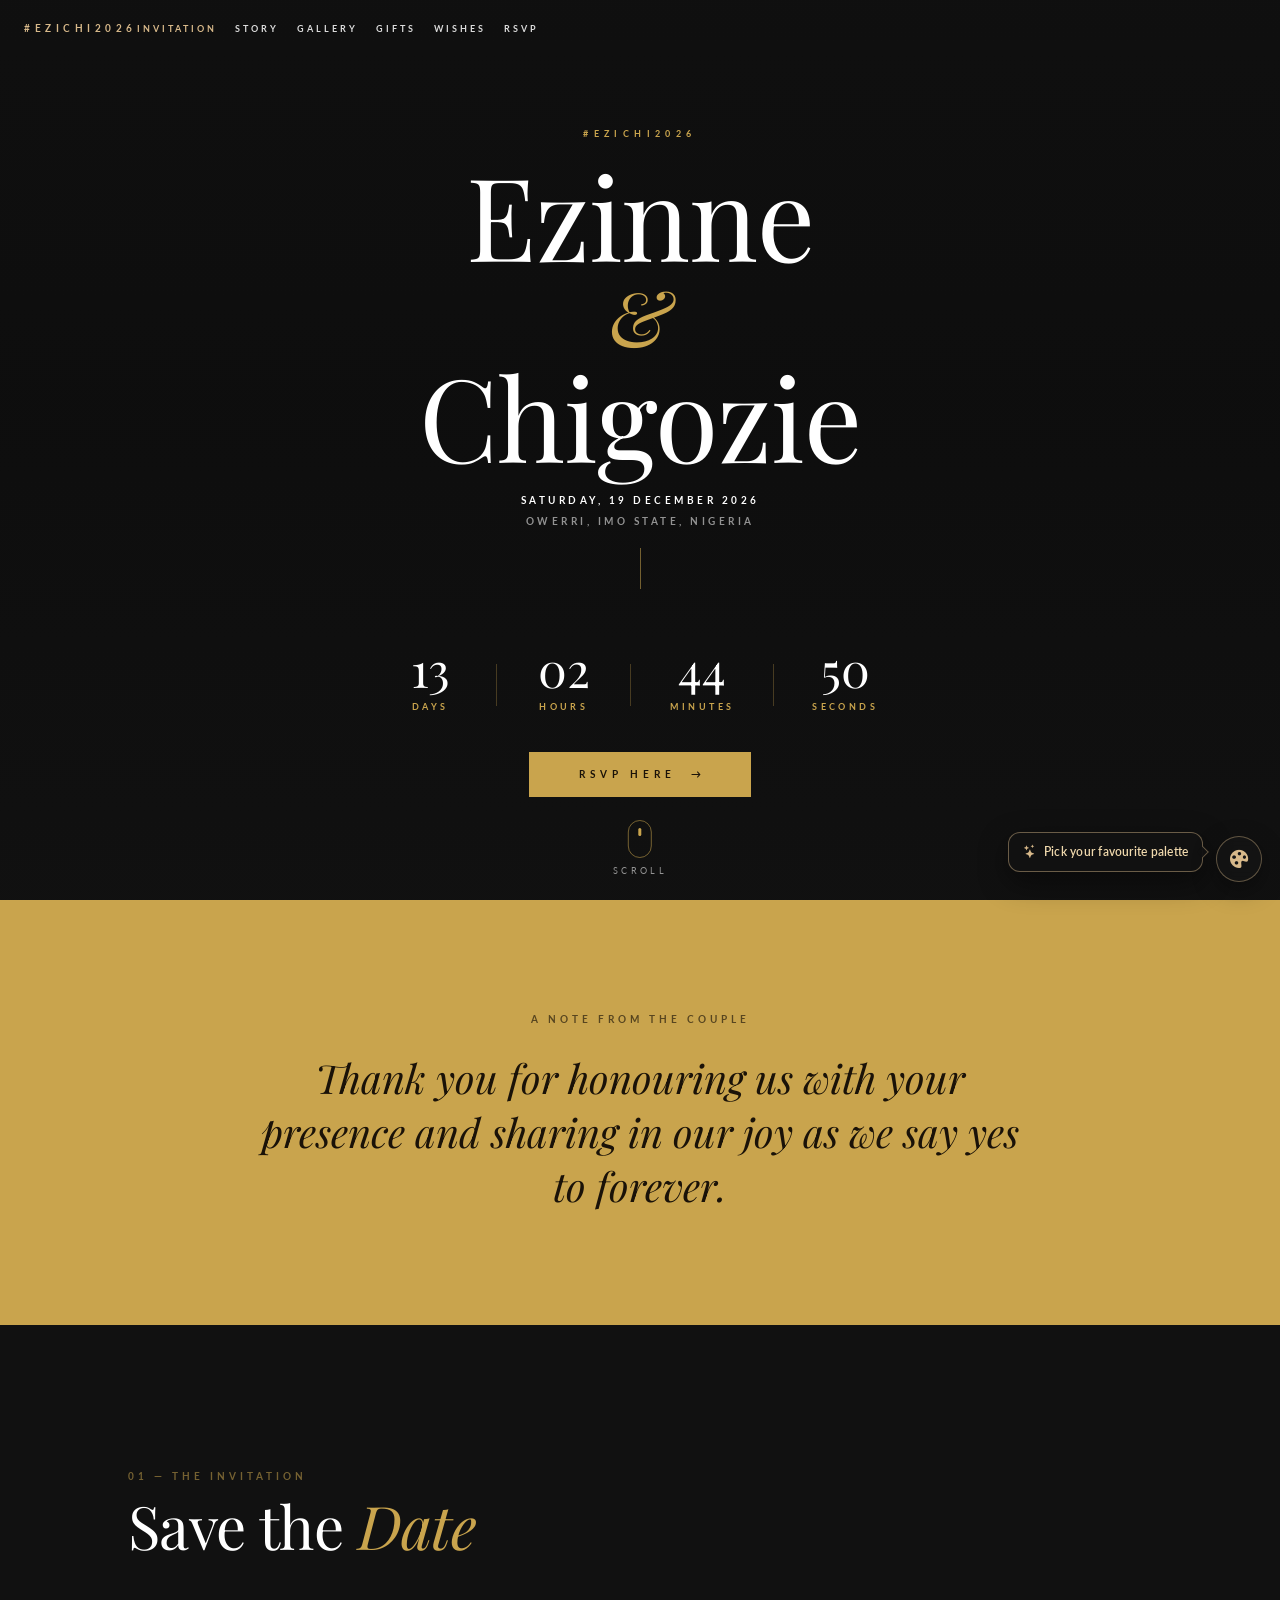
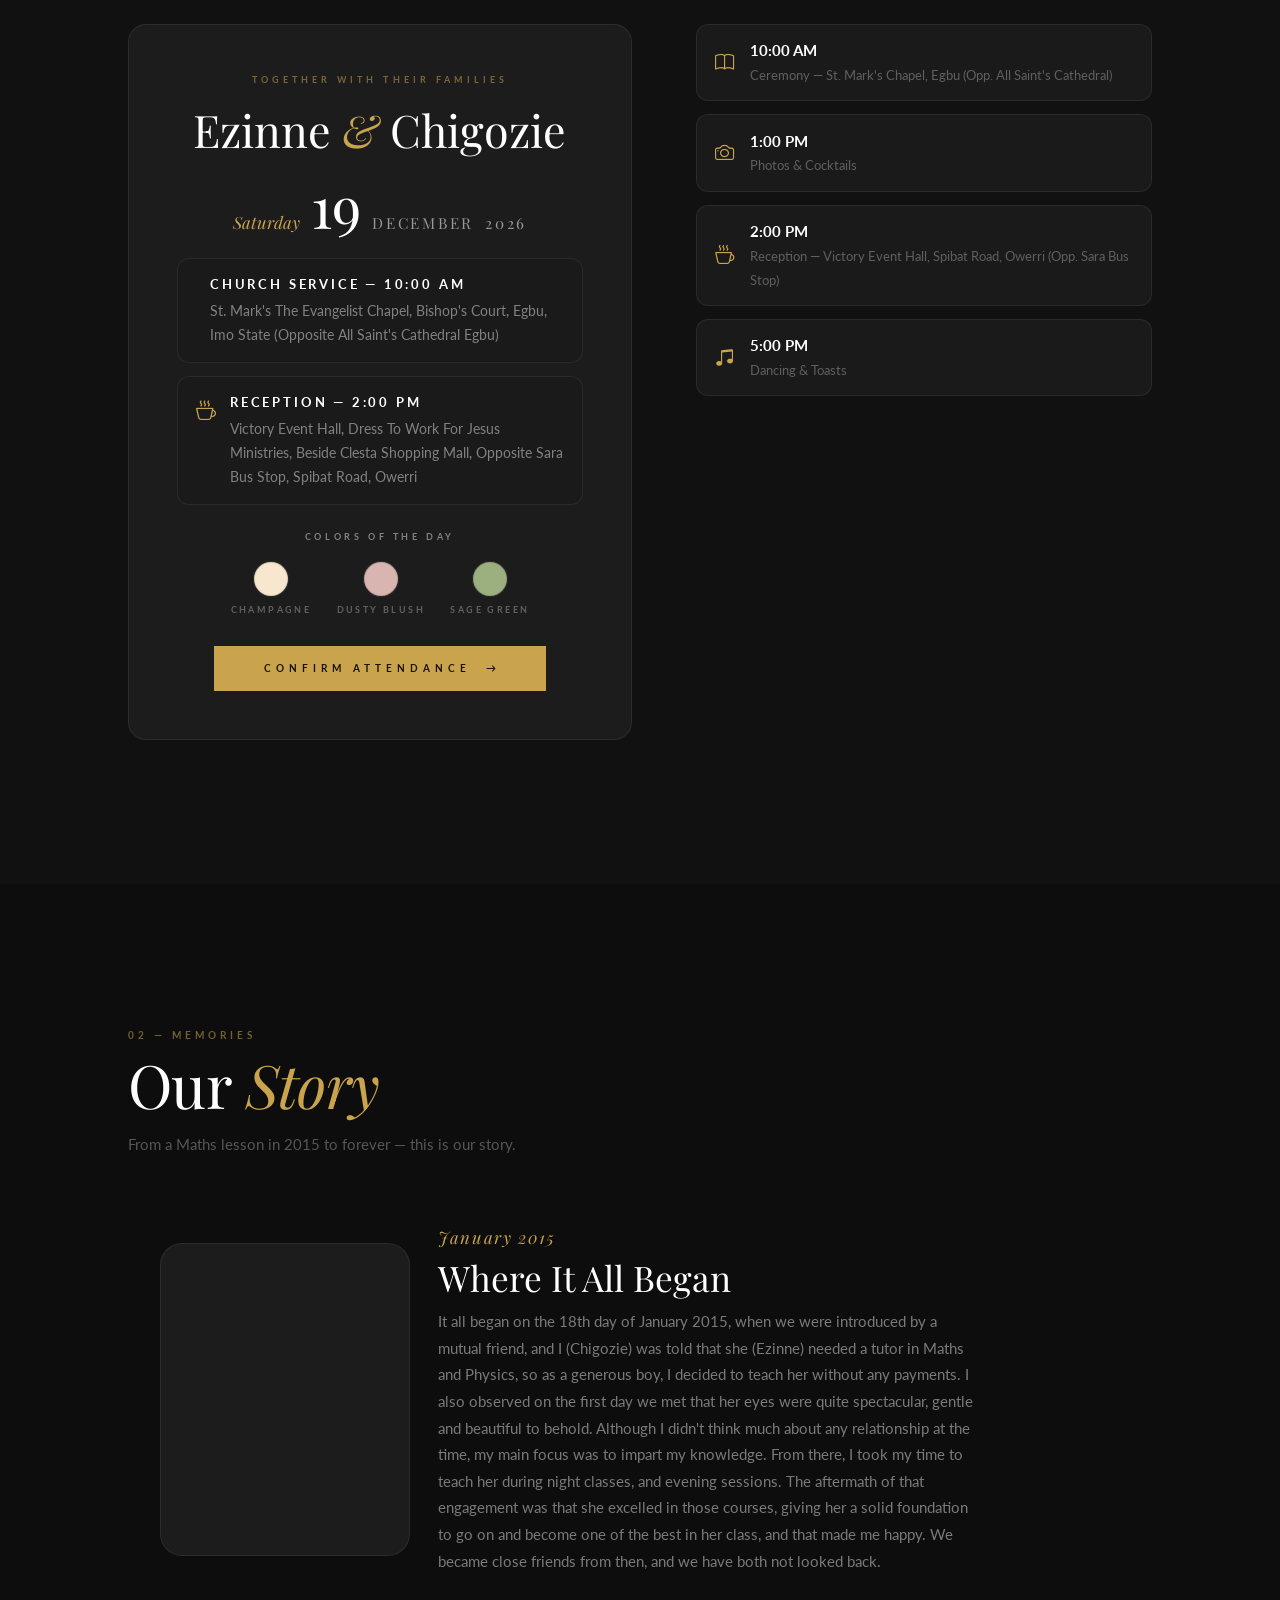
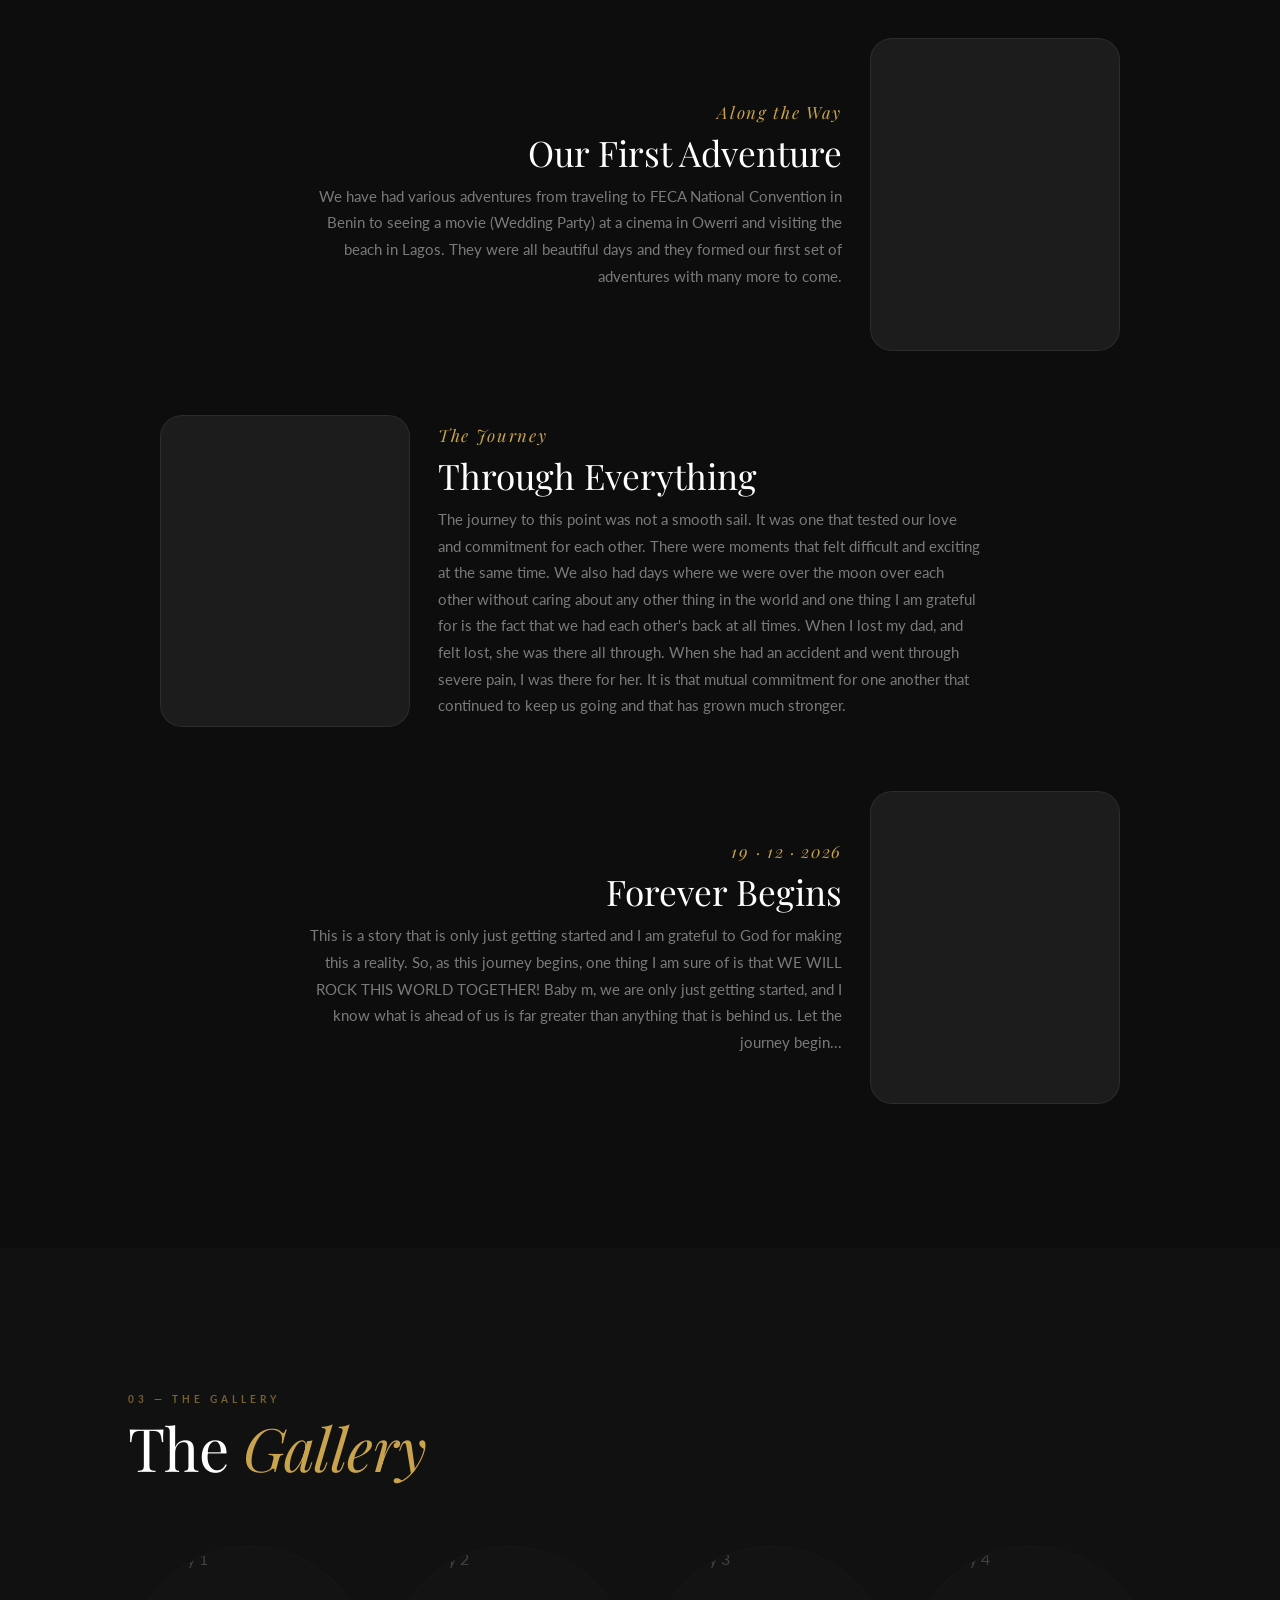
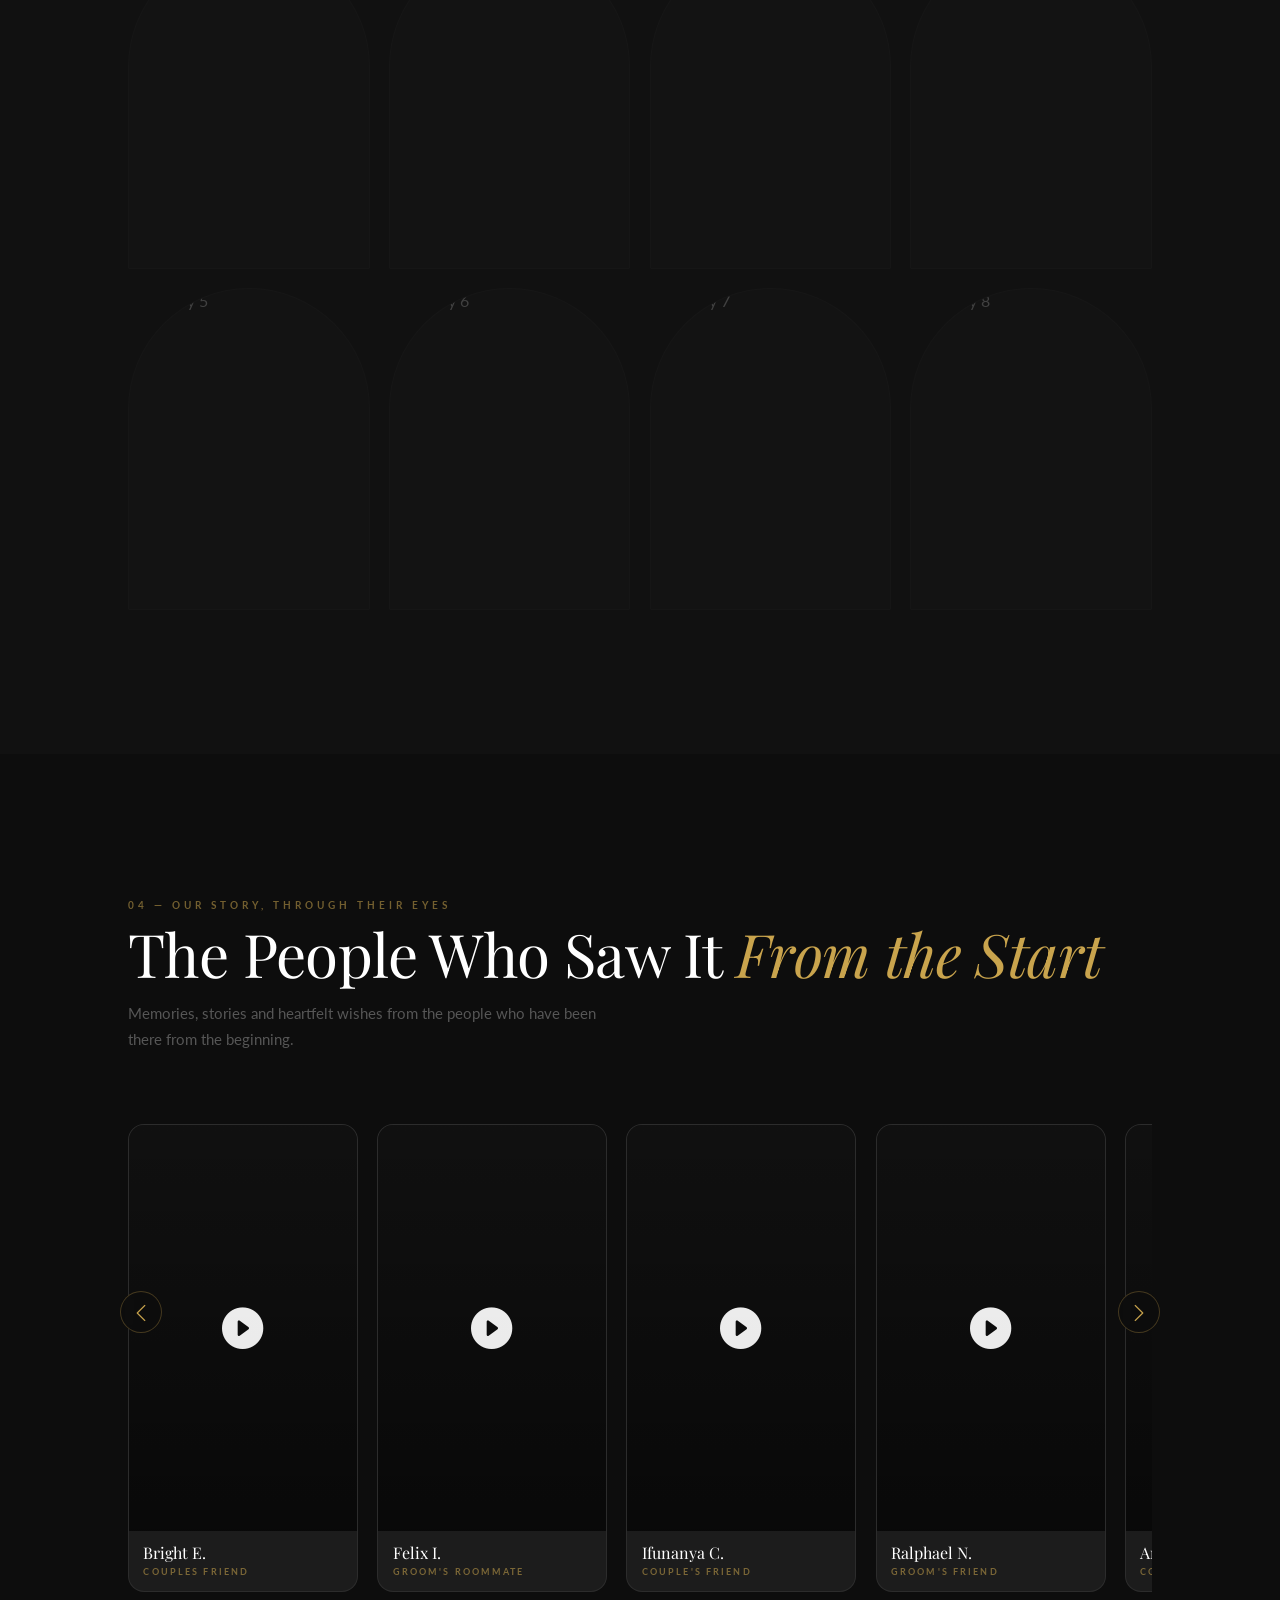
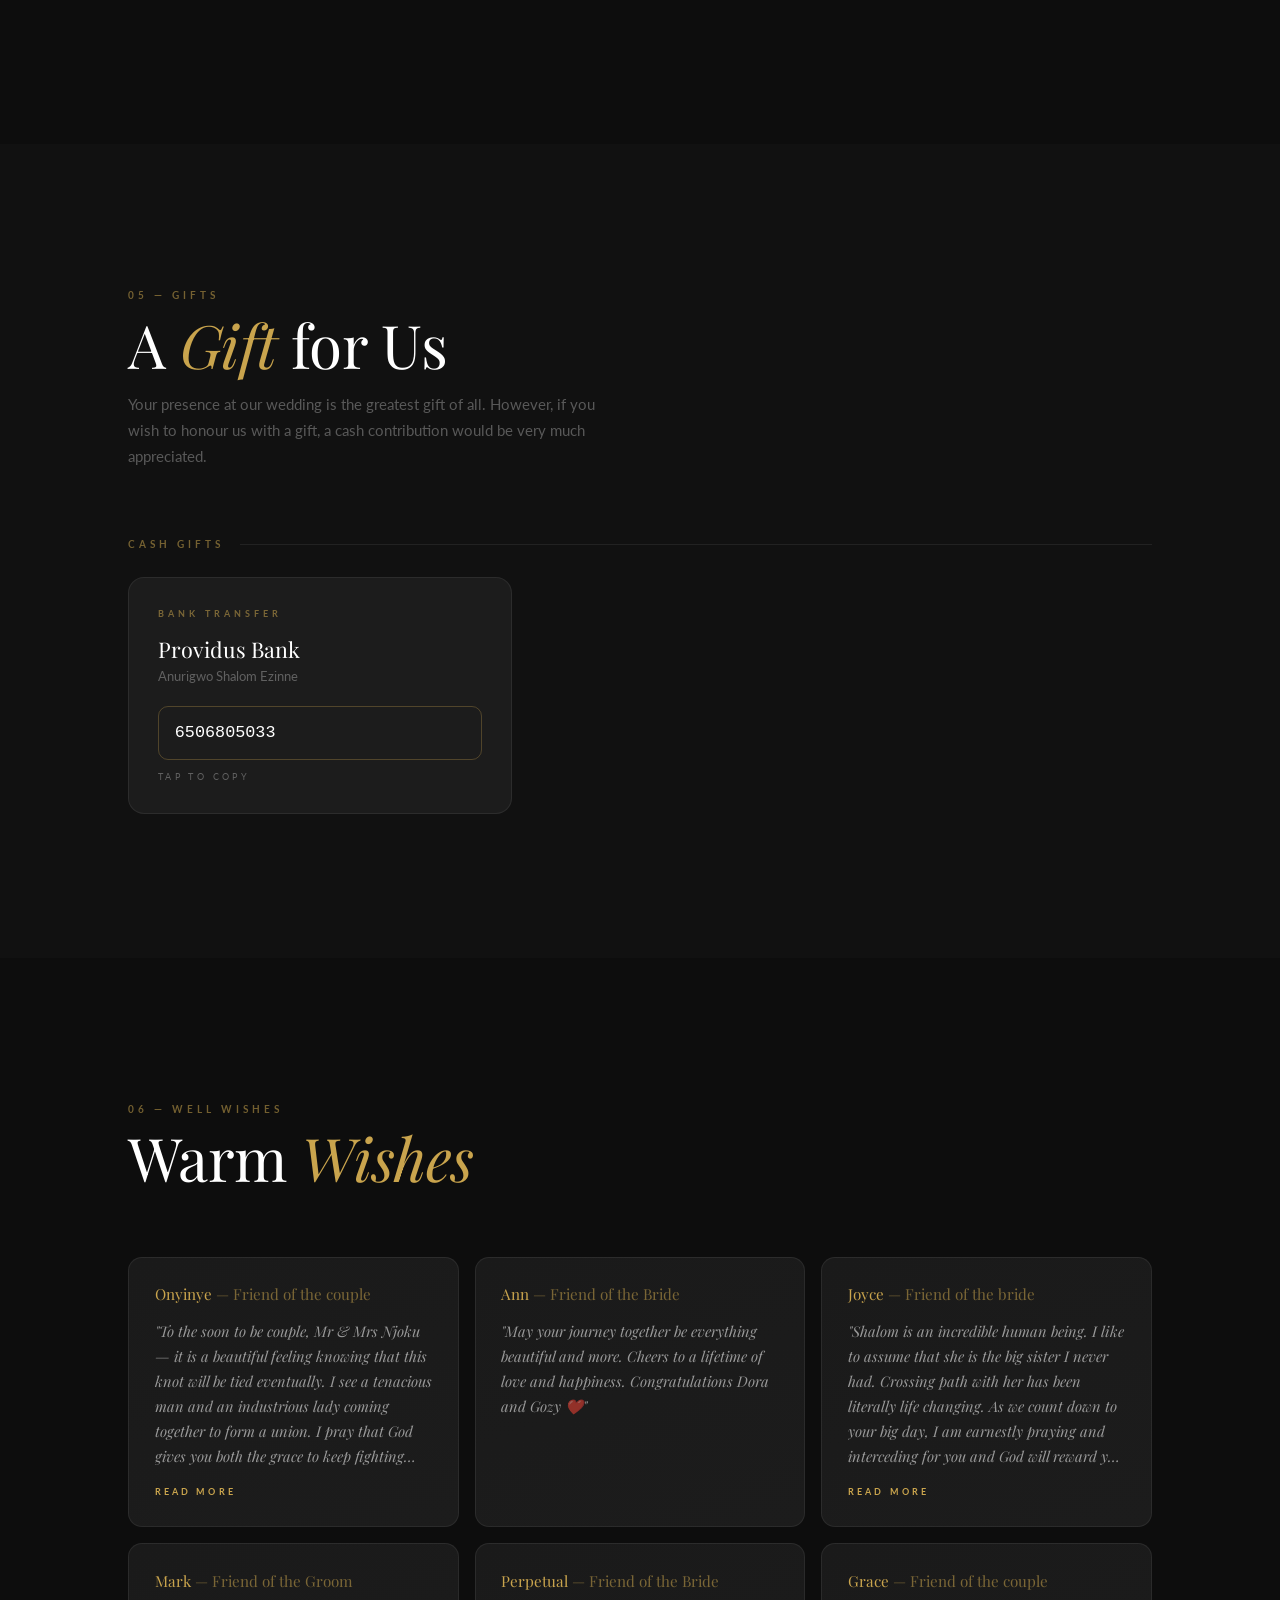
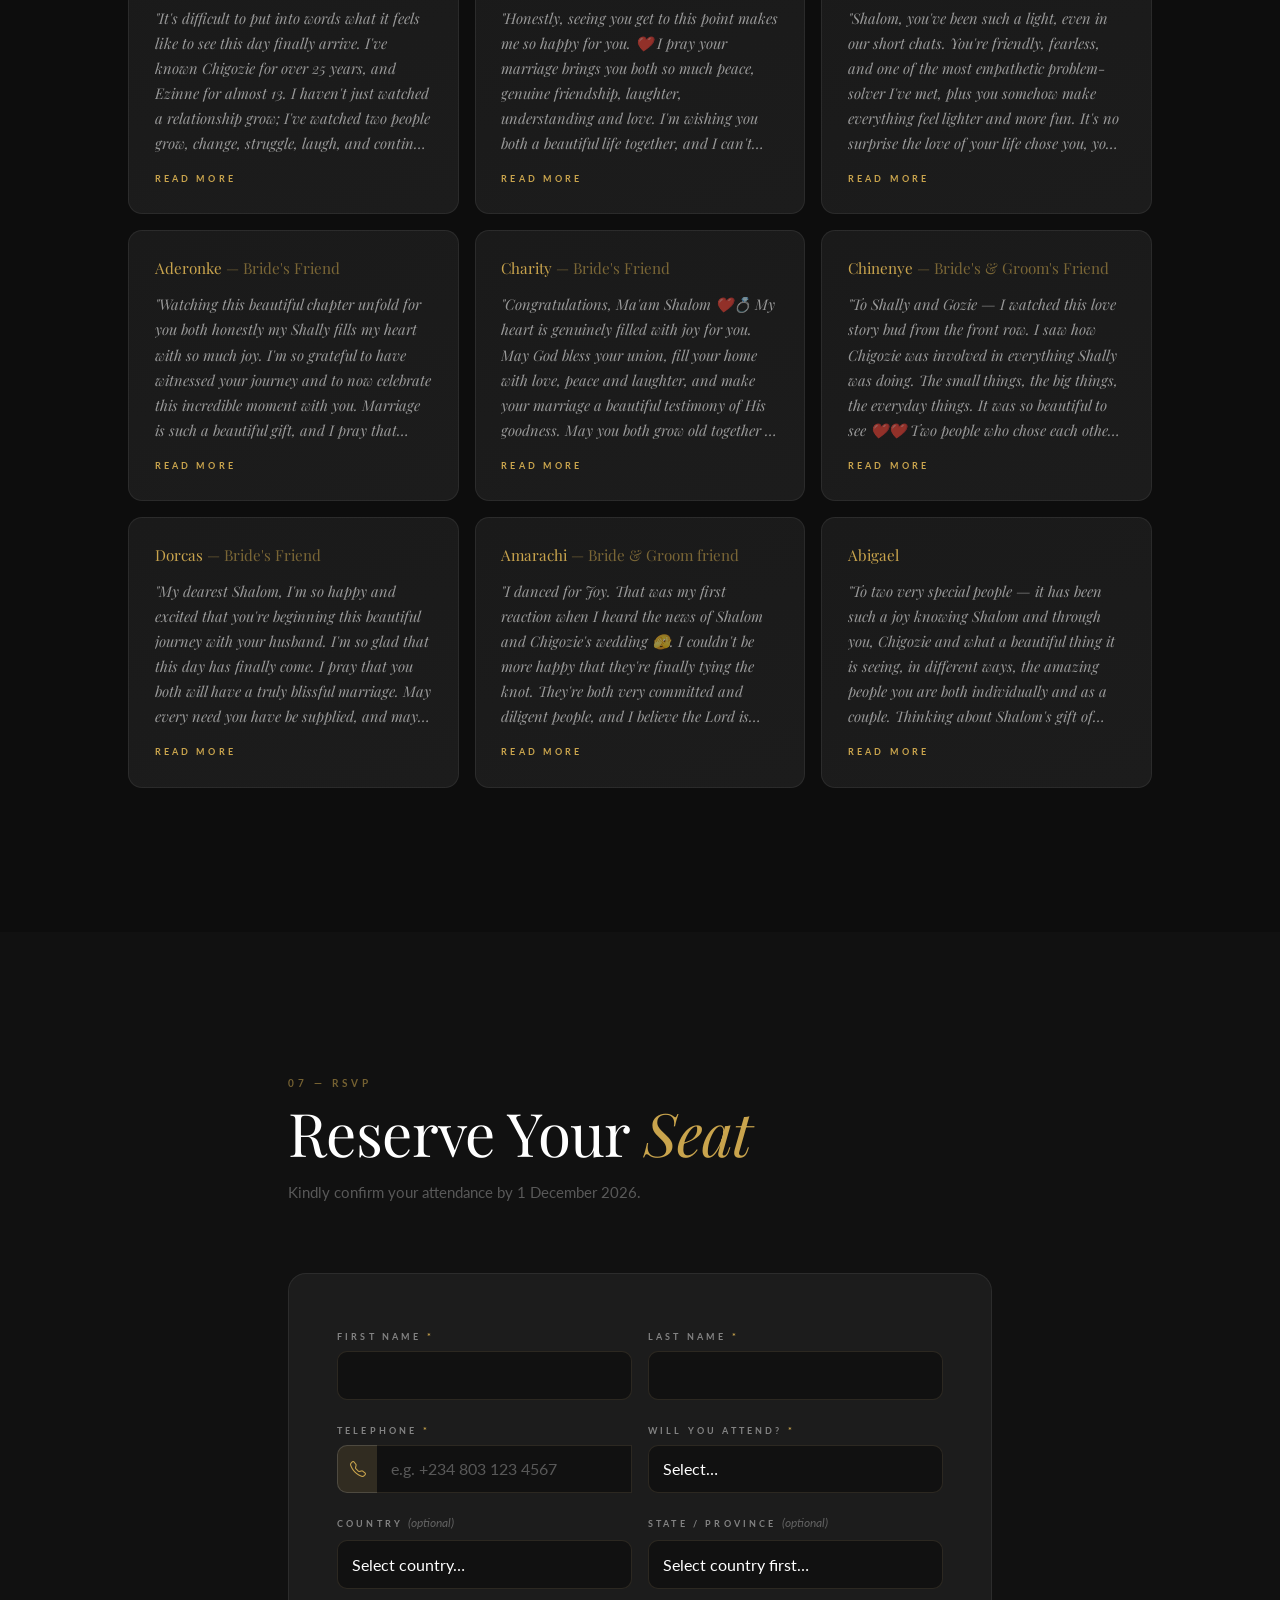
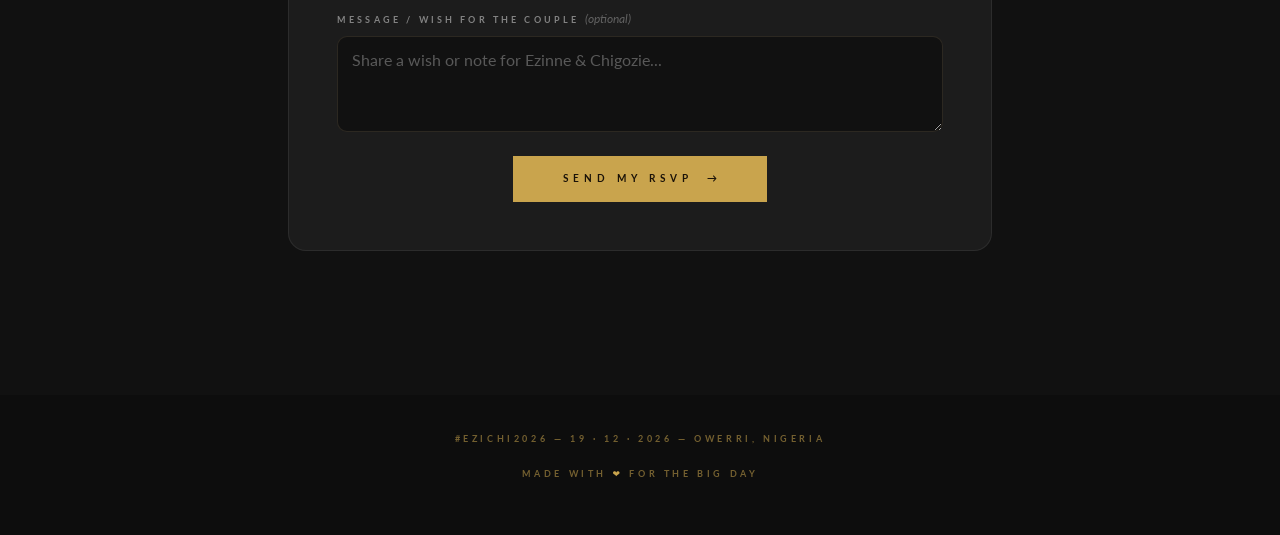
==== index.html @ 18911530 "added color of the day" ====
<!DOCTYPE html>
<html lang="en">
<head>
  <meta charset="UTF-8" />
  <meta name="viewport" content="width=device-width, initial-scale=1.0" />
  <meta name="description" content="Ezinne & Chigozie are getting married on 19 December 2026 in Owerri, Imo State, Nigeria. Join us to celebrate our love story." />
  <title>Ezinne &amp; Chigozie — 19 Dec 2026</title>

  <!-- Bootstrap 5 CSS -->
  <link href="https://cdn.jsdelivr.net/npm/bootstrap@5.3.3/dist/css/bootstrap.min.css" rel="stylesheet" />

  <!-- Bootstrap Icons -->
  <link rel="stylesheet" href="https://cdn.jsdelivr.net/npm/bootstrap-icons@1.11.3/font/bootstrap-icons.min.css" />

  <!-- Google Fonts -->
  <link rel="preconnect" href="https://fonts.googleapis.com" />
  <link rel="preconnect" href="https://fonts.gstatic.com" crossorigin />
  <link
    href="https://fonts.googleapis.com/css2?family=Playfair+Display:ital,wght@0,400;0,500;0,600;0,700;1,400;1,500&family=Cormorant+Garamond:ital,wght@0,400;0,500;0,600;1,400&family=Lato:wght@300;400;500;700&display=swap"
    rel="stylesheet"
  />

  <link rel="stylesheet" href="css/style.css" />
</head>
<body data-bs-spy="scroll" data-bs-target="#mainNav" data-bs-offset="120" tabindex="0">

  <!-- ============ NAV ============ -->
  <nav id="mainNav">
    <a class="nav-hashtag" href="#hero">#Ezichi2026</a>
    <div class="nav-links">
      <a class="nav-link" href="#invitation">Invitation</a>
      <a class="nav-link" href="#story">Story</a>
      <a class="nav-link d-none d-sm-inline" href="#gallery">Gallery</a>
      <a class="nav-link" href="#gifts">Gifts</a>
      <a class="nav-link d-none d-sm-inline" href="#wishes">Wishes</a>
      <a class="nav-link" href="#rsvp">RSVP</a>
    </div>
  </nav>

  <main>
    <!-- ============ HERO ============ -->
    <section id="hero" class="hero">
      <div class="hero-bg" style="background-image:url('https://images.unsplash.com/photo-1519225421980-715cb0215aed?auto=format&fit=crop&w=1800&q=75');"></div>
      <div class="hero-shade"></div>
      <div class="hero-glow"></div>

      <div class="hero-content">
        <p class="hero-eyebrow reveal visible">#Ezichi2026</p>
        <h1 class="hero-names">
          <span class="hero-name">Ezinne</span>
          <span class="hero-amp">&amp;</span>
          <span class="hero-name">Chigozie</span>
        </h1>

        <div class="hero-meta">
          <p>Saturday, 19 December 2026</p>
          <p class="hero-place">Owerri, Imo State, Nigeria</p>
          <div class="hero-divider"></div>
        </div>

        <!-- Countdown -->
        <div class="countdown" aria-label="Countdown to the wedding">
          <div class="cd-unit"><span class="cd-num" id="cd-days">000</span><span class="cd-label">Days</span></div>
          <span class="cd-sep"></span>
          <div class="cd-unit"><span class="cd-num" id="cd-hours">00</span><span class="cd-label">Hours</span></div>
          <span class="cd-sep"></span>
          <div class="cd-unit"><span class="cd-num" id="cd-minutes">00</span><span class="cd-label">Minutes</span></div>
          <span class="cd-sep"></span>
          <div class="cd-unit"><span class="cd-num" id="cd-seconds">00</span><span class="cd-label">Seconds</span></div>
        </div>

        <!-- "About to wed" state (shown when the countdown ends) -->
        <div class="wed-now" id="wedNow" aria-live="polite" hidden>
          <span class="wed-now-ornament"><i class="bi bi-heart-fill"></i></span>
          <p class="wed-now-text">About to wed</p>
          <span class="wed-now-ornament"><i class="bi bi-heart-fill"></i></span>
        </div>

        <div style="margin-top:2.4rem;">
          <a href="#rsvp" class="btn-gold">RSVP Here <span aria-hidden="true">&rarr;</span></a>
        </div>
      </div>

      <a href="#invitation" class="scroll-cue" aria-label="Scroll to invitation">
        <span class="mouse"><span class="wheel"></span></span>
        <span>scroll</span>
      </a>
    </section>

    <!-- ============ GOLD BAND — NOTE FROM THE COUPLE ============ -->
    <section class="note-band section-gold">
      <p class="eyebrow">A Note from the Couple</p>
      <blockquote>
        Thank you for honouring us with your presence and sharing in our joy
        as we say yes to forever.
      </blockquote>
    </section>

    <!-- ============ 01 — THE INVITATION ============ -->
    <section id="invitation" class="section section-dark-2">
      <div class="section-inner">
        <div class="section-head reveal" data-reveal>
          <p class="eyebrow">01 — The Invitation</p>
          <h2 class="section-title">Save the <em>Date</em></h2>
        </div>

        <div class="invite-grid">
          <div class="invite-card reveal" data-reveal>
            <p class="invite-pre">Together with their families</p>
            <div class="invite-names">
              Ezinne <span class="amp">&amp;</span> Chigozie
            </div>
            <div class="invite-date-row">
              <span class="dow">Saturday</span>
              <span class="day">19</span>
              <span class="month">December</span>
              <span class="year">2026</span>
            </div>
            <div class="venues">
              <div class="venue-item">
                <i class="bi bi-church"></i>
                <div>
                  <strong>Church Service — 10:00 AM</strong>
                  <span>St. Mark's The Evangelist Chapel, Bishop's Court, Egbu, Imo State (Opposite All Saint's Cathedral Egbu)</span>
                </div>
              </div>
              <div class="venue-item">
                <i class="bi bi-cup-hot"></i>
                <div>
                  <strong>Reception — 2:00 PM</strong>
                  <span>Victory Event Hall, Dress To Work For Jesus Ministries, Beside Clesta Shopping Mall, Opposite Sara Bus Stop, Spibat Road, Owerri</span>
                </div>
              </div>
            </div>
            <div class="day-colors">
              <p class="day-colors-label">Colors of the day</p>
              <div class="color-swatches">
                <span class="swatch" title="Champagne">
                  <i style="--sw:#F7E7CE"></i><em>Champagne</em>
                </span>
                <span class="swatch" title="Dusty Blush">
                  <i style="--sw:#D8B5B1"></i><em>Dusty Blush</em>
                </span>
                <span class="swatch" title="Sage Green">
                  <i style="--sw:#9CB07F"></i><em>Sage Green</em>
                </span>
              </div>
            </div>
            <a href="#rsvp" class="btn-gold">Confirm Attendance <span aria-hidden="true">&rarr;</span></a>
          </div>

          <div class="schedule reveal" data-reveal>
            <div class="sched-item">
              <i class="bi bi-book"></i>
              <div><strong>10:00 AM</strong><span>Ceremony — St. Mark's Chapel, Egbu (Opp. All Saint's Cathedral)</span></div>
            </div>
            <div class="sched-item">
              <i class="bi bi-camera"></i>
              <div><strong>1:00 PM</strong><span>Photos &amp; Cocktails</span></div>
            </div>
            <div class="sched-item">
              <i class="bi bi-cup-hot"></i>
              <div><strong>2:00 PM</strong><span>Reception — Victory Event Hall, Spibat Road, Owerri (Opp. Sara Bus Stop)</span></div>
            </div>
            <div class="sched-item">
              <i class="bi bi-music-note-beamed"></i>
              <div><strong>5:00 PM</strong><span>Dancing &amp; Toasts</span></div>
            </div>
          </div>
        </div>
      </div>
    </section>

    <!-- ============ 02 — OUR STORY (MEMORIES) ============ -->
    <section id="story" class="section section-dark-1">
      <div class="section-inner">
        <div class="section-head reveal" data-reveal>
          <p class="eyebrow">02 — Memories</p>
          <h2 class="section-title">Our <em>Story</em></h2>
          <p class="section-sub">From a Maths lesson in 2015 to forever — this is our story.</p>
        </div>

        <div class="milestones">
          <div class="milestone reveal" data-reveal>
            <div class="mile-img">
              <img src="https://i.ibb.co/gZ22qHvy/464913325-27396994023248321-2314510456141576034-n.jpg" alt="Where it all began" loading="lazy" onerror="this.style.display='none'" />
            </div>
            <div class="mile-text">
              <span class="mile-year">January 2015</span>
              <h3 class="mile-title">Where It All Began</h3>
              <p>It all began on the 18th day of January 2015, when we were introduced by a mutual friend, and I (Chigozie) was told that she (Ezinne) needed a tutor in Maths and Physics, so as a generous boy, I decided to teach her without any payments. I also observed on the first day we met that her eyes were quite spectacular, gentle and beautiful to behold. Although I didn't think much about any relationship at the time, my main focus was to impart my knowledge. From there, I took my time to teach her during night classes, and evening sessions. The aftermath of that engagement was that she excelled in those courses, giving her a solid foundation to go on and become one of the best in her class, and that made me happy. We became close friends from then, and we have both not looked back.</p>
            </div>
          </div>

          <div class="milestone flip reveal" data-reveal>
            <div class="mile-img">
              <img src="https://i.ibb.co/VphRMPqd/654742079-34443295725284747-5048646481556297770-n.jpg" alt="Our first adventure" loading="lazy" onerror="this.style.display='none'" />
            </div>
            <div class="mile-text">
              <span class="mile-year">Along the Way</span>
              <h3 class="mile-title">Our First Adventure</h3>
              <p>We have had various adventures from traveling to FECA National Convention in Benin to seeing a movie (Wedding Party) at a cinema in Owerri and visiting the beach in Lagos. They were all beautiful days and they formed our first set of adventures with many more to come.</p>
            </div>
          </div>

          <div class="milestone reveal" data-reveal>
            <div class="mile-img">
              <img src="https://i.ibb.co/7JLHh6Gb/Crisp-Studio-Photo-Edit-jpg.jpg" alt="Through everything" loading="lazy" onerror="this.style.display='none'" />
            </div>
            <div class="mile-text">
              <span class="mile-year">The Journey</span>
              <h3 class="mile-title">Through Everything</h3>
              <p>The journey to this point was not a smooth sail. It was one that tested our love and commitment for each other. There were moments that felt difficult and exciting at the same time. We also had days where we were over the moon over each other without caring about any other thing in the world and one thing I am grateful for is the fact that we had each other's back at all times. When I lost my dad, and felt lost, she was there all through. When she had an accident and went through severe pain, I was there for her. It is that mutual commitment for one another that continued to keep us going and that has grown much stronger.</p>
            </div>
          </div>

          <div class="milestone flip reveal" data-reveal>
            <div class="mile-img">
              <img src="https://i.ibb.co/KpQmBvTq/Screenshot-20260902-225833.png" alt="Forever begins" loading="lazy" onerror="this.style.display='none'" />
            </div>
            <div class="mile-text">
              <span class="mile-year">19 · 12 · 2026</span>
              <h3 class="mile-title">Forever Begins</h3>
              <p>This is a story that is only just getting started and I am grateful to God for making this a reality. So, as this journey begins, one thing I am sure of is that WE WILL ROCK THIS WORLD TOGETHER! Baby m, we are only just getting started, and I know what is ahead of us is far greater than anything that is behind us. Let the journey begin...</p>
            </div>
          </div>
        </div>
      </div>
    </section>

    <!-- ============ 03 — THE GALLERY ============ -->
    <section id="gallery" class="section section-dark-2">
      <div class="section-inner">
        <div class="section-head reveal" data-reveal>
          <p class="eyebrow">03 — The Gallery</p>
          <h2 class="section-title">The <em>Gallery</em></h2>
        </div>

        <div class="gallery-grid reveal" data-reveal>
          <div class="arch"><img src="https://images.unsplash.com/photo-1519741497674-611481863552?auto=format&fit=crop&w=500&q=70" alt="Gallery 1" loading="lazy" onerror="this.parentElement.style.opacity=.2"></div>
          <div class="arch"><img src="https://images.unsplash.com/photo-1606800052052-a16af22a1ce6?auto=format&fit=crop&w=500&q=70" alt="Gallery 2" loading="lazy" onerror="this.parentElement.style.opacity=.2"></div>
          <div class="arch"><img src="https://images.unsplash.com/photo-1519225421980-715cb0215aed?auto=format&fit=crop&w=500&q=70" alt="Gallery 3" loading="lazy" onerror="this.parentElement.style.opacity=.2"></div>
          <div class="arch"><img src="https://images.unsplash.com/photo-1511285560929-80f456fe7def?auto=format&fit=crop&w=500&q=70" alt="Gallery 4" loading="lazy" onerror="this.parentElement.style.opacity=.2"></div>
          <div class="arch"><img src="https://images.unsplash.com/photo-1529636798458-92182cd9c4ce?auto=format&fit=crop&w=500&q=70" alt="Gallery 5" loading="lazy" onerror="this.parentElement.style.opacity=.2"></div>
          <div class="arch"><img src="https://images.unsplash.com/photo-1522673607200-164d1b6ce486?auto=format&fit=crop&w=500&q=70" alt="Gallery 6" loading="lazy" onerror="this.parentElement.style.opacity=.2"></div>
          <div class="arch"><img src="https://images.unsplash.com/photo-1525164289953-887d25e1d5b5?auto=format&fit=crop&w=500&q=70" alt="Gallery 7" loading="lazy" onerror="this.parentElement.style.opacity=.2"></div>
          <div class="arch"><img src="https://images.unsplash.com/photo-1543589036-2474f6d1c89b?auto=format&fit=crop&w=500&q=70" alt="Gallery 8" loading="lazy" onerror="this.parentElement.style.opacity=.2"></div>
        </div>
      </div>
    </section>

    <!-- ============ 04 — HOW WELL DO YOU KNOW US ============ -->
    <section id="knowus" class="section section-dark-1">
      <div class="section-inner">
        <div class="section-head reveal" data-reveal>
          <p class="eyebrow">04 — Our Story, Through Their Eyes</p>
          <h2 class="section-title">The People Who Saw It <em>From the Start</em></h2>
          <p class="section-sub">Memories, stories and heartfelt wishes from the people who have been there from the beginning.</p>
        </div>

      <div class="video-swipe reveal" data-reveal>
        <button class="video-arrow video-arrow-prev" type="button" aria-label="Previous videos">
          <i class="bi bi-chevron-left"></i>
        </button>
        <div class="video-grid">
          <article class="video-card" data-video="e5IjzINKBOM">
            <div class="video-thumb" style="background-image:url('https://i.ytimg.com/vi/e5IjzINKBOM/hqdefault.jpg');">
              <span class="video-play"><i class="bi bi-play-circle-fill"></i></span>
            </div>
            <div class="video-info">
              <h3 class="video-name">Bright E.</h3>
              <p class="video-role">Couples Friend</p>
            </div>
          </article>

          <article class="video-card" data-video="AZ8AGsFVJJ4">
            <div class="video-thumb" style="background-image:url('https://i.ytimg.com/vi/AZ8AGsFVJJ4/hqdefault.jpg');">
              <span class="video-play"><i class="bi bi-play-circle-fill"></i></span>
            </div>
            <div class="video-info">
              <h3 class="video-name">Felix I.</h3>
              <p class="video-role">Groom's Roommate</p>
            </div>
          </article>

          <article class="video-card" data-video="Bwd-2sJJokc">
            <div class="video-thumb" style="background-image:url('https://i.ytimg.com/vi/Bwd-2sJJokc/hqdefault.jpg');">
              <span class="video-play"><i class="bi bi-play-circle-fill"></i></span>
            </div>
            <div class="video-info">
              <h3 class="video-name">Ifunanya C.</h3>
              <p class="video-role">Couple's Friend</p>
            </div>
          </article>

          <article class="video-card" data-video="CTMlU95qNhA">
            <div class="video-thumb" style="background-image:url('https://i.ytimg.com/vi/CTMlU95qNhA/hqdefault.jpg');">
              <span class="video-play"><i class="bi bi-play-circle-fill"></i></span>
            </div>
            <div class="video-info">
              <h3 class="video-name">Ralphael N.</h3>
              <p class="video-role">Groom's Friend</p>
            </div>
          </article>

          <article class="video-card" data-video="UnmwUEjt8OM">
            <div class="video-thumb" style="background-image:url('https://i.ytimg.com/vi/UnmwUEjt8OM/hqdefault.jpg');">
              <span class="video-play"><i class="bi bi-play-circle-fill"></i></span>
            </div>
            <div class="video-info">
              <h3 class="video-name">Anita M.</h3>
              <p class="video-role">Couple's Friend</p>
            </div>
          </article>

          <article class="video-card" data-video="Krc3S25B_u0">
            <div class="video-thumb" style="background-image:url('https://i.ytimg.com/vi/Krc3S25B_u0/hqdefault.jpg');">
              <span class="video-play"><i class="bi bi-play-circle-fill"></i></span>
            </div>
            <div class="video-info">
              <h3 class="video-name">Blessing A.</h3>
              <p class="video-role">Bride's Friend</p>
            </div>
          </article>
        </div>
        <button class="video-arrow video-arrow-next" type="button" aria-label="Next videos">
          <i class="bi bi-chevron-right"></i>
        </button>
        </div>
      </div>
    </section>

    <!-- ============ 05 — GIFTS ============ -->
    <section id="gifts" class="section section-dark-2">
      <div class="section-inner">
        <div class="section-head reveal" data-reveal>
          <p class="eyebrow">05 — Gifts</p>
          <h2 class="section-title">A <em>Gift</em> for Us</h2>
          <p class="section-sub">Your presence at our wedding is the greatest gift of all. However, if you wish to honour us with a gift, a cash contribution would be very much appreciated.</p>
        </div>

        <div class="reveal" data-reveal>
          <div class="label-rule"><span>Cash Gifts</span><i></i></div>
          <div class="bank-card">
            <p class="bank-label">Bank Transfer</p>
            <h3>Providus Bank</h3>
            <p class="bank-owner">Anurigwo Shalom Ezinne</p>
            <button class="btn-copy" id="copyNumber" type="button" aria-label="Copy account number">
              <span id="bankNumber">6506805033</span>
            </button>
            <p class="copy-hint">Tap to copy</p>
          </div>
        </div>
      </div>
    </section>

    <!-- ============ 06 — WELL WISHES ============ -->
    <section id="wishes" class="section section-dark-1">
      <div class="section-inner">
        <div class="section-head reveal" data-reveal>
          <p class="eyebrow">06 — Well Wishes</p>
          <h2 class="section-title">Warm <em>Wishes</em></h2>
        </div>

        <div class="wish-grid reveal" data-reveal>
          <div class="wish-card">
            <p class="wish-who">Onyinye <span class="role">— Friend of the couple</span></p>
            <p class="wish-text">"To the soon to be couple, Mr &amp; Mrs Njoku — it is a beautiful feeling knowing that this knot will be tied eventually. I see a tenacious man and an industrious lady coming together to form a union. I pray that God gives you both the grace to keep fighting together against all odds. Cheers to the soon to be Couples!"</p>
          </div>
          <div class="wish-card">
            <p class="wish-who">Ann <span class="role">— Friend of the Bride</span></p>
            <p class="wish-text">"May your journey together be everything beautiful and more. Cheers to a lifetime of love and happiness. Congratulations Dora and Gozy ❤️"</p>
          </div>
          <div class="wish-card">
            <p class="wish-who">Joyce <span class="role">— Friend of the bride</span></p>
            <p class="wish-text">"Shalom is an incredible human being. I like to assume that she is the big sister I never had. Crossing path with her has been literally life changing. As we count down to your big day, I am earnestly praying and interceding for you and God will reward you greatly."</p>
          </div>
          <div class="wish-card">
            <p class="wish-who">Mark <span class="role">— Friend of the Groom</span></p>
            <p class="wish-text">"It's difficult to put into words what it feels like to see this day finally arrive. I've known Chigozie for over 25 years, and Ezinne for almost 13. I haven't just watched a relationship grow; I've watched two people grow, change, struggle, laugh, and continue to choose each other through it all. You didn't just fall in love; you built something. May this marriage give you more reasons to laugh, more strength for the difficult days, and a lifetime of choosing each other over and over again. Here's to the rest of your beautiful story. ❤️"</p>
          </div>
          <div class="wish-card">
            <p class="wish-who">Perpetual <span class="role">— Friend of the Bride</span></p>
            <p class="wish-text">"Honestly, seeing you get to this point makes me so happy for you. ❤️ I pray your marriage brings you both so much peace, genuine friendship, laughter, understanding and love. I'm wishing you both a beautiful life together, and I can't wait to celebrate this amazing day with you. 🥹❤️"</p>
          </div>
          <div class="wish-card">
            <p class="wish-who">Grace <span class="role">— Friend of the couple</span></p>
            <p class="wish-text">"Shalom, you've been such a light, even in our short chats. You're friendly, fearless, and one of the most empathetic problem-solver I've met, plus you somehow make everything feel lighter and more fun. It's no surprise the love of your life chose you, you choose people well every single day. Thank you for letting me stand with you as a bridesmaid. I'm so excited to celebrate you and the love you've built."</p>
          </div>
          <div class="wish-card">
            <p class="wish-who">Aderonke <span class="role">— Bride's Friend</span></p>
            <p class="wish-text">"Watching this beautiful chapter unfold for you both honestly my Shally fills my heart with so much joy. I'm so grateful to have witnessed your journey and to now celebrate this incredible moment with you. Marriage is such a beautiful gift, and I pray that yours is filled with the kind of love that grows deeper with every season, the friendship that makes life sweeter, and the grace to always choose each other. May God be at the centre of your home, may He bless everything you build together, and may your home always be a place of peace, laughter, warmth and love. I'm genuinely so happy for you both, and I can't wait to see all the beautiful memories and adventures that this next chapter will bring. Wishing you forever together 💙💙"</p>
          </div>
          <div class="wish-card">
            <p class="wish-who">Charity <span class="role">— Bride's Friend</span></p>
            <p class="wish-text">"Congratulations, Ma'am Shalom ❤️💍 My heart is genuinely filled with joy for you. May God bless your union, fill your home with love, peace and laughter, and make your marriage a beautiful testimony of His goodness. May you both grow old together in love, happiness and grace. Wishing you a lifetime of beautiful memories together. Congratulations Ma'am Shalom ❤️"</p>
          </div>
          <div class="wish-card">
            <p class="wish-who">Chinenye <span class="role">— Bride's & Groom's Friend</span></p>
            <p class="wish-text">"To Shally and Gozie — I watched this love story bud from the front row. I saw how Chigozie was involved in everything Shally was doing. The small things, the big things, the everyday things. It was so beautiful to see ❤️❤️ Two people who chose each other. Two hearts, one home, forever to go. I am so honored to witness this 😊 Wishing you a lifetime of joy, love and laughter. Congratulations!"</p>
          </div>
          <div class="wish-card">
            <p class="wish-who">Dorcas <span class="role">— Bride's Friend</span></p>
            <p class="wish-text">"My dearest Shalom, I'm so happy and excited that you're beginning this beautiful journey with your husband. I'm so glad that this day has finally come. I pray that you both will have a truly blissful marriage. May every need you have be supplied, and may God cause all grace to abound towards you. May His peace continually fill your home, and may His presence and glory be evident at every stage of your journey together. May God bless you both with constant love, deep understanding, patience, tolerance, and the grace to always choose each other. I wish you both heaven's very best. Above all, may you both continually make Jesus proud, live in a way that honours Him, and ultimately make heaven. Amen. ❤️ Happy married life, my dearest Shalom!"</p>
          </div>
          <div class="wish-card">
            <p class="wish-who">Amarachi <span class="role">— Bride &amp; Groom friend</span></p>
            <p class="wish-text">"I danced for Joy. That was my first reaction when I heard the news of Shalom and Chigozie's wedding 🫣. I couldn't be more happy that they're finally tying the knot. They're both very committed and diligent people, and I believe the Lord is pleased with this union. I wish them bliss in this journey of marriage. And I pray that their marriage will be better, sweeter, more fulfilling, and more prosperous than they have ever hoped for. Happy Married Life."</p>
          </div>
          <div class="wish-card">
            <p class="wish-who">Abigael</p>
            <p class="wish-text">"To two very special people — it has been such a joy knowing Shalom and through you, Chigozie and what a beautiful thing it is seeing, in different ways, the amazing people you are both individually and as a couple. Thinking about Shalom's gift of showing up and Chigozie's strength of character, getting to witness you choose one another for life is incredibly special. My prayer is that your marriage will always be a place of friendship, safety, laughter, growth and deep love. May God continue to guide your home and give you many, many beautiful years together. I'm excited for this next chapter for you both. ❤️"</p>
          </div>
        </div>
      </div>
    </section>

    <!-- ============ 07 — RSVP ============ -->
    <section id="rsvp" class="section section-dark-2">
      <div class="rsvp-wrap">
        <div class="section-head reveal" data-reveal>
          <p class="eyebrow">07 — RSVP</p>
          <h2 class="section-title">Reserve Your <em>Seat</em></h2>
          <p class="section-sub">Kindly confirm your attendance by 1 December 2026.</p>
        </div>

        <div class="rsvp-card reveal" data-reveal>
          <form id="rsvpForm" novalidate class="row g-3 needs-validation">
            <div class="col-md-6">
              <label for="firstName" class="form-label">First name <span class="req">*</span></label>
              <input type="text" class="form-control" id="firstName" name="firstName" required minlength="2" />
              <div class="invalid-feedback">Please enter your first name.</div>
            </div>
            <div class="col-md-6">
              <label for="lastName" class="form-label">Last name <span class="req">*</span></label>
              <input type="text" class="form-control" id="lastName" name="lastName" required minlength="2" />
              <div class="invalid-feedback">Please enter your last name.</div>
            </div>

            <div class="col-md-6">
              <label for="phone" class="form-label">Telephone <span class="req">*</span></label>
              <div class="input-group">
                <span class="input-group-text"><i class="bi bi-telephone"></i></span>
                <input type="tel" class="form-control" id="phone" name="phone" required
                       placeholder="e.g. +234 803 123 4567"
                       pattern="^[+]?[0-9][0-9 .()-]{6,}$" />
                <div class="invalid-feedback">Please enter a valid phone number.</div>
              </div>
            </div>
            <div class="col-md-6">
              <label for="attending" class="form-label">Will you attend? <span class="req">*</span></label>
              <select class="form-select" id="attending" name="attending" required>
                <option value="" selected disabled>Select…</option>
                <option value="yes">Joyfully accepts</option>
                <option value="no">Regretfully declines</option>
              </select>
              <div class="invalid-feedback">Please let us know.</div>
            </div>

            <div class="col-md-6">
              <label for="country" class="form-label">Country <span class="opt">(optional)</span></label>
              <select class="form-select" id="country" name="country">
                <option value="" selected>Select country…</option>
              </select>
            </div>
            <div class="col-md-6">
              <label for="state" class="form-label">State / Province <span class="opt">(optional)</span></label>
              <select class="form-select" id="state" name="state" disabled>
                <option value="" selected>Select country first…</option>
              </select>
            </div>

            <div class="col-12">
              <label for="message" class="form-label">Message / wish for the couple <span class="opt">(optional)</span></label>
              <textarea class="form-control" id="message" name="message" rows="3"
                placeholder="Share a wish or note for Ezinne &amp; Chigozie..."></textarea>
            </div>

            <div class="col-12 text-center mt-4">
              <button type="submit" class="btn-gold">Send my RSVP <span aria-hidden="true">&rarr;</span></button>
            </div>
          </form>
        </div>
      </div>
    </section>
  </main>

  <!-- ============ FOOTER ============ -->
  <footer class="site-footer">
    <p class="footer-line">#Ezichi2026 — 19 · 12 · 2026 — Owerri, Nigeria</p>
    <p class="footer-line">Made with <span class="footer-heart">&#10084;</span> for the big day</p>
  </footer>

  <!-- Theme picker (explore palettes) -->
  <div class="theme-picker" id="themePicker">
    <button class="theme-tip" id="themeTip" type="button" title="Open the palette picker">
      <i class="bi bi-stars"></i> Pick your favourite palette
    </button>
    <button class="theme-picker-btn" id="themePickerBtn" type="button" aria-label="Explore colour themes" title="Explore colour themes">
      <i class="bi bi-palette-fill"></i>
    </button>
    <div class="theme-panel" id="themePanel" hidden>
      <p class="theme-panel-title">Explore palettes</p>
      <button class="theme-chip is-active" type="button" data-theme="">Dark Gold
        <span class="dots"><i style="background:#0d0d0d"></i><i style="background:#c9a44d"></i></span>
      </button>
      <button class="theme-chip" type="button" data-theme="forest">Champagne &amp; Forest
        <span class="dots"><i style="background:#D8B98A"></i><i style="background:#315744"></i><i style="background:#F3EBDD"></i></span>
      </button>
      <button class="theme-chip" type="button" data-theme="burgundy">Champagne &amp; Burgundy
        <span class="dots"><i style="background:#D8B98A"></i><i style="background:#6B1F2B"></i><i style="background:#F3E9E2"></i></span>
      </button>
      <button class="theme-chip" type="button" data-theme="navy">Champagne &amp; Navy
        <span class="dots"><i style="background:#D8B98A"></i><i style="background:#172A46"></i><i style="background:#F0EEE6"></i></span>
      </button>
      <button class="theme-chip" type="button" data-theme="rose">Champagne &amp; Dusty Rose
        <span class="dots"><i style="background:#D8B98A"></i><i style="background:#C58F91"></i><i style="background:#F7ECE8"></i></span>
      </button>
      <button class="theme-chip" type="button" data-theme="plum">Champagne &amp; Plum
        <span class="dots"><i style="background:#D8B98A"></i><i style="background:#512A45"></i><i style="background:#F2EAE6"></i></span>
      </button>
      <button class="theme-chip" type="button" data-theme="terracotta">Champagne &amp; Terracotta
        <span class="dots"><i style="background:#D8B98A"></i><i style="background:#B85C38"></i><i style="background:#F3E8D9"></i></span>
      </button>
    </div>
  </div>

  <!-- Video modal -->
  <div class="modal fade" id="videoModal" tabindex="-1" aria-hidden="true">
    <div class="modal-dialog modal-dialog-centered video-modal-dialog">
      <div class="modal-content video-modal-content">
        <button type="button" class="btn-close video-close" data-bs-dismiss="modal" aria-label="Close"></button>
        <div class="modal-body video-modal-body">
          <iframe id="videoPlayer"
                  src="about:blank"
                  title="Guest video"
                  allow="accelerometer; autoplay; clipboard-write; encrypted-media; gyroscope; picture-in-picture"
                  allowfullscreen></iframe>
        </div>
      </div>
    </div>
  </div>

  <!-- Success toast -->
  <div class="position-fixed bottom-0 end-0 p-3" style="z-index: 11">
    <div id="rsvpToast" class="toast align-items-center border-0" role="alert" aria-live="assertive" aria-atomic="true">
      <div class="d-flex">
        <div class="toast-body">
          <i class="bi bi-check-circle-fill me-2"></i>
          <span id="toastMsg">Thank you! Your RSVP has been received.</span>
        </div>
        <button type="button" class="btn-close me-2 m-auto" data-bs-dismiss="toast" aria-label="Close"></button>
      </div>
    </div>
  </div>

  <!-- Bootstrap 5 JS bundle -->
  <script src="https://cdn.jsdelivr.net/npm/bootstrap@5.3.3/dist/js/bootstrap.bundle.min.js"></script>

  <!-- Firebase (compat build) — RSVP storage -->
  <script src="https://www.gstatic.com/firebasejs/10.12.2/firebase-app-compat.js"></script>
  <script src="https://www.gstatic.com/firebasejs/10.12.2/firebase-firestore-compat.js"></script>
  <script src="js/firebase-config.js"></script>

  <script src="js/script.js"></script>
</body>
</html>
---- css/style.css ----
/* =================================================================
   Ezinne & Chigozie — Wedding Prototype
   Theme: Dark Luxe Gold (after the Aiido "olascupoftee" template)
================================================================= */

:root {
  /* dark luxe palette */
  --black-1:   #0d0d0d;
  --black-2:   #111111;
  --card-1:    #1a1a1a;
  --card-2:    #1c1c1c;
  --gold:      #c9a44d;
  --gold-hover:#d8b65b;
  --gold-deep: #b8932e;
  --gold-soft: rgba(201, 164, 77, .55);
  --gold-faint:rgba(201, 164, 77, .30);
  --ink-gold:  #1a1208;
  --white-85:  rgba(255,255,255,.85);
  --white-55:  rgba(255,255,255,.55);
  --white-45:  rgba(255,255,255,.45);
  --white-30:  rgba(255,255,255,.30);
  --hairline:  rgba(255,255,255,.07);

  --font-display: "Playfair Display", Georgia, serif;
  --font-script: "Cormorant Garamond", Georgia, serif;
  --font-body: "Lato", "Segoe UI", system-ui, sans-serif;
  --font-mono: ui-monospace, "SF Mono", "Cascadia Mono", Consolas, monospace;

  /* legacy tokens — used by css/admin.css (admin dashboard theme) */
  --burgundy:        #F7E7CE;
  --burgundy-dark:   #c9a44d;
  --burgundy-deep:   #5a4a30;
  --rose:            #D8B5B1;
  --rose-light:      #EAD4D2;
  --rose-soft:       #F4E9E7;
  --rose-deep:       #8f5b55;
  --ivory:           #fbf6ef;
  --cream:           #f2e6d0;
  --gold-light:      #d8b65b;
  --text-dark:       #241d12;
  --text-muted:      #6b5c44;
  --text-on-dark:    #e8dcc4;
  --text-on-gold:    #1a1208;
  --white-soft:      rgba(255, 252, 246, 0.93);

  --shadow-sm: 0 4px 16px rgba(0,0,0,.35);
  --shadow-md: 0 12px 34px rgba(0,0,0,.45);
  --shadow-lg: 0 26px 60px rgba(0,0,0,.55);
  --radius: 18px;
  --section-pad: clamp(5rem, 12vw, 9rem);
  --nav-h: 64px;

  /* theme-aware tokens (overridden by html[data-theme=…]) */
  --text-main: #ffffff;
  --hero-shade: linear-gradient(to bottom, rgba(17,17,17,.55), rgba(17,17,17,.15) 45%, rgba(17,17,17,.88));
  --nav-scrolled: linear-gradient(to bottom, rgba(13,13,13,.78), transparent);
}

/* ---- Base ---- */
* { box-sizing: border-box; }

html { scroll-behavior: smooth; scroll-padding-top: var(--nav-h); }

body {
  font-family: var(--font-body);
  background: var(--black-1);
  color: var(--text-main);
  overflow-x: hidden;
  -webkit-font-smoothing: antialiased;
}

::selection { background: var(--gold); color: var(--ink-gold); }
a { transition: color .2s ease; }
img { max-width: 100%; }

/* ---- Minimal fixed nav ---- */
#mainNav {
  position: fixed; inset-x: 0; top: 0; z-index: 50;
  display: flex; align-items: center; justify-content: space-between;
  padding: 1.1rem 1.5rem;
  transition: background .35s ease, padding .3s ease;
}
#mainNav.scrolled {
  background: var(--nav-scrolled);
  padding-top: .8rem; padding-bottom: .8rem;
}
.nav-hashtag {
  font-size: 10px; font-weight: 700; text-transform: uppercase;
  letter-spacing: .45em; color: #d8b98a;
  text-decoration: none;
}
.nav-links { display: flex; gap: 1.1rem; align-items: center; flex-wrap: wrap; }
.nav-links a {
  font-size: 9px; font-weight: 700; text-transform: uppercase;
  letter-spacing: .34em; color: rgba(255,255,255,.85); text-decoration: none;
  padding: .25rem 0;
}
.nav-links a:hover, .nav-links a.active { color: #d8b98a; }
@media (max-width: 575px) {
  .nav-links { gap: .65rem; }
  .nav-links a { letter-spacing: .22em; font-size: 8.5px; }
}

/* ---- Hero ---- */
.hero {
  position: relative; min-height: 100vh; min-height: 100svh;
  display: flex; align-items: center; justify-content: center;
  overflow: hidden; text-align: center;
}
.hero-bg {
  position: absolute; inset: 0;
  background-size: cover; background-position: center 42%;
  opacity: .8;
}
.hero-shade {
  position: absolute; inset: 0;
  background: var(--hero-shade);
}
.hero-glow {
  position: absolute; inset-x: 0; top: 0; height: 50%;
  background: radial-gradient(rgba(201,164,77,.18), transparent 62%);
}
.hero-content { position: relative; z-index: 2; padding: 5rem 1.5rem 3.5rem; }
.hero-eyebrow {
  font-size: 9px; font-weight: 700; text-transform: uppercase;
  letter-spacing: .6em; color: var(--gold); margin-bottom: 1.4rem;
}
.hero-names .hero-name {
  font-family: var(--font-display); font-weight: 400; color: #fff;
  letter-spacing: -.01em; line-height: .9;
  font-size: clamp(2.6rem, 9vw, 8.5rem); display: block;
}
.hero-amp {
  font-family: var(--font-display); font-style: italic; font-weight: 400;
  color: var(--gold); line-height: 1.1; margin: .4rem 0;
  font-size: clamp(1.7rem, 6vw, 5rem); display: block;
}
.hero-meta { margin-top: 1.6rem; }
.hero-meta p {
  font-size: 10px; font-weight: 700; letter-spacing: .35em;
  text-transform: uppercase; color: #fff; margin: .35rem 0;
}
.hero-meta p.hero-place { color: var(--white-55); }
.hero-divider { width: 1px; height: 2.6rem; background: var(--gold-soft); margin: 1.2rem auto; }

/* Buttons */
.btn-gold {
  display: inline-flex; align-items: center; justify-content: center; gap: .6rem;
  background: var(--gold); color: var(--ink-gold);
  font-size: 10px; font-weight: 700; text-transform: uppercase; letter-spacing: .5em;
  padding: .95rem 2.8rem; text-decoration: none; border: none;
  transition: background .2s ease, transform .2s ease;
  text-indent: .5em; /* balance the wide tracking */
}
.btn-gold:hover { background: var(--gold-hover); color: var(--ink-gold); transform: translateY(-2px); }
.btn-outline {
  display: inline-flex; align-items: center; justify-content: center; gap: .6rem;
  border: 1px solid var(--white-30); color: var(--white-45);
  font-size: 10px; font-weight: 700; text-transform: uppercase; letter-spacing: .3em;
  padding: .8rem 1.8rem; text-decoration: none; background: transparent;
  transition: border-color .2s, color .2s;
}
.btn-outline:hover { border-color: var(--gold-soft); color: var(--gold); }

/* ---- Countdown (in hero) ---- */
.countdown {
  display: inline-flex; align-items: flex-start; justify-content: center;
  gap: clamp(1rem, 4vw, 2.4rem); margin-top: 2.2rem;
}
.cd-unit { display: flex; flex-direction: column; align-items: center; min-width: 56px; }
.cd-num {
  font-family: var(--font-display); font-weight: 400; color: #fff;
  font-size: clamp(1.7rem, 5vw, 3rem); line-height: 1;
  font-variant-numeric: tabular-nums;
}
.cd-label {
  margin-top: .55rem; font-size: 8.5px; font-weight: 700;
  text-transform: uppercase; letter-spacing: .4em; color: var(--gold);
}
.cd-sep {
  width: 1px; height: 2.6rem; background: var(--gold-faint);
  align-self: center; margin-top: .8rem;
}
.countdown[hidden] { display: none; }

/* "About to wed" — shown when the countdown ends */
.wed-now {
  display: flex; align-items: center; justify-content: center;
  gap: 1.1rem; margin-top: 2.2rem; flex-wrap: wrap;
}
.wed-now[hidden] { display: none; }
.wed-now-text {
  font-family: var(--font-display); font-style: italic; font-weight: 400;
  color: var(--gold); line-height: 1.1;
  font-size: clamp(2.4rem, 7vw, 4.6rem);
  animation: wedPulse 2.4s ease-in-out infinite;
}
.wed-now-ornament {
  display: inline-grid; place-items: center; width: 40px; height: 40px;
  border: 1px solid rgba(201,164,77,.4); border-radius: 50%;
  color: rgba(255,255,255,.55); font-size: .95rem;
  animation: heartBeat 1.8s ease-in-out infinite;
}
.wed-now-ornament:last-child { animation-delay: .9s; }
@keyframes heartBeat {
  0%, 100% { transform: scale(1); color: var(--white-55); }
  14% { transform: scale(1.25); color: var(--gold-hover); }
  28% { transform: scale(1); }
}
@keyframes wedPulse { 0%, 100% { opacity: .92; } 50% { opacity: 1; } }

/* Scroll cue */
.scroll-cue {
  position: absolute; bottom: 1.4rem; left: 50%; transform: translateX(-50%);
  display: flex; flex-direction: column; align-items: center; gap: .4rem;
  color: rgba(255,255,255,.55); text-decoration: none;
  font-size: 8.5px; letter-spacing: .4em; text-transform: uppercase; z-index: 2;
}
.mouse { width: 24px; height: 38px; border: 1px solid var(--gold-soft); border-radius: 12px; position: relative; }
.wheel {
  position: absolute; top: 7px; left: 50%; transform: translateX(-50%);
  width: 3px; height: 8px; border-radius: 2px; background: var(--gold);
  animation: wheel 1.6s infinite;
}
@keyframes wheel { 0%{opacity:1;top:7px} 100%{opacity:0;top:20px} }

/* ---- Section scaffolding ---- */
.section { padding: var(--section-pad) 2.5rem; position: relative; }
.section-dark-2 { background: var(--black-2); }
.section-dark-1 { background: var(--black-1); }
.section-gold { background: var(--gold); color: var(--ink-gold); }
.section-inner { max-width: 64rem; margin: 0 auto; }

.eyebrow {
  font-size: 10px; font-weight: 700; text-transform: uppercase;
  letter-spacing: .4em; color: var(--gold-soft); margin-bottom: .6rem;
}
.section-title {
  font-family: var(--font-display); font-weight: 400; color: var(--text-main);
  letter-spacing: -.01em; line-height: 1.05;
  font-size: clamp(2.2rem, 5.5vw, 3.75rem);
  margin: 0 0 1rem;
}
.section-title em {
  font-style: italic; color: var(--gold); font-weight: 400;
}
.section-head { margin-bottom: clamp(2.8rem, 6vw, 4.2rem); }
.section-sub { color: var(--white-30); font-size: .95rem; max-width: 30rem; line-height: 1.7; }

/* label + rule divider ("Cash Gifts" style) */
.label-rule {
  display: flex; align-items: center; gap: 1rem; margin-bottom: 1.6rem;
}
.label-rule span {
  font-size: 10px; font-weight: 700; text-transform: uppercase;
  letter-spacing: .4em; color: var(--gold-soft); flex-shrink: 0;
}
.label-rule i { flex: 1; height: 1px; background: var(--hairline); }

/* ---- Gold band (note from the couple) ---- */
.note-band { text-align: center; padding: clamp(4.5rem, 10vw, 7rem) 2.5rem; }
.note-band .eyebrow { color: rgba(26,18,8,.65); }
.note-band blockquote {
  font-family: var(--font-display); font-style: italic; font-weight: 400;
  color: var(--ink-gold); line-height: 1.35;
  font-size: clamp(1.4rem, 3.6vw, 2.5rem);
  max-width: 48rem; margin: 1.5rem auto 0;
}

/* ---- Invitation ---- */
.invite-grid {
  display: grid; grid-template-columns: 1fr; gap: 2.5rem;
}
@media (min-width: 900px) {
  .invite-grid { grid-template-columns: 1.05fr .95fr; gap: 4rem; align-items: start; }
}
.invite-card {
  background: var(--card-2); border: 1px solid var(--hairline);
  border-radius: 18px; padding: clamp(2rem, 5vw, 3rem); text-align: center;
}
.invite-pre {
  font-size: 9px; font-weight: 700; text-transform: uppercase;
  letter-spacing: .45em; color: var(--gold-soft); margin-bottom: 1.2rem;
}
.invite-names {
  font-family: var(--font-display); font-weight: 400; color: var(--text-main);
  font-size: clamp(1.9rem, 4.5vw, 2.8rem); line-height: 1.1;
}
.invite-names .amp { font-style: italic; color: var(--gold); }
.invite-date-row {
  display: flex; justify-content: center; align-items: baseline; gap: .7rem;
  margin: 1.4rem 0; flex-wrap: wrap;
}
.invite-date-row .dow { font-family: var(--font-display); font-style: italic; color: var(--gold); font-size: 1.05rem; }
.invite-date-row .day {
  font-family: var(--font-display); color: var(--text-main);
  font-size: clamp(2.6rem, 6vw, 3.6rem); line-height: 1;
}
.invite-date-row .month, .invite-date-row .year {
  font-family: var(--font-display); color: var(--white-55);
  letter-spacing: .18em; font-size: .95rem; text-transform: uppercase;
}
.venue-item {
  display: flex; gap: .9rem; text-align: left; align-items: flex-start;
  background: var(--card-1); border: 1px solid var(--hairline);
  border-radius: 12px; padding: 1rem 1.1rem; max-width: 26rem; margin: 0 auto;
}
.venues { display: grid; gap: .8rem; justify-items: center; margin-bottom: 1.6rem; }
.venue-item i { color: var(--gold); font-size: 1.25rem; margin-top: .1rem; }
.venue-item strong { display: block; color: var(--text-main); font-size: .8rem; letter-spacing: .22em; text-transform: uppercase; margin-bottom: .25rem; }
.venue-item span { font-size: .85rem; color: var(--white-45); line-height: 1.5; }
/* colors of the day — interactive swatches */
.day-colors { text-align: center; margin-bottom: 1.8rem; }
.day-colors-label {
  font-size: 9px; font-weight: 700; text-transform: uppercase;
  letter-spacing: .4em; color: var(--white-45); margin: 0 0 1.1rem;
}
.color-swatches { display: flex; justify-content: center; gap: 1.6rem; }
.swatch { display: inline-flex; flex-direction: column; align-items: center; gap: .55rem; }
.swatch i {
  width: 34px; height: 34px; border-radius: 50%;
  background: var(--sw);
  box-shadow: inset 0 0 0 1px rgba(0,0,0,.1), 0 0 0 1px var(--hairline);
  display: inline-block;
  animation: swatchPulse 3.2s ease-in-out infinite;
  transition: transform .3s cubic-bezier(.34,1.56,.64,1), box-shadow .3s ease;
}
.swatch:nth-child(2) i { animation-delay: .45s; }
.swatch:nth-child(3) i { animation-delay: .9s; }
@keyframes swatchPulse {
  0%, 100% { transform: translateY(0); box-shadow: inset 0 0 0 1px rgba(0,0,0,.1), 0 0 0 1px var(--hairline); }
  50%      { transform: translateY(-3px); box-shadow: inset 0 0 0 1px rgba(0,0,0,.1), 0 0 0 1px var(--gold-faint), 0 6px 16px -2px var(--sw); }
}
.swatch:hover i {
  animation: none;
  transform: translateY(-5px) scale(1.14);
  box-shadow: inset 0 0 0 1px rgba(0,0,0,.1), 0 0 0 2px var(--gold-soft), 0 10px 22px -2px var(--sw);
}
.swatch em {
  font-style: normal; font-size: 8.5px; font-weight: 700;
  text-transform: uppercase; letter-spacing: .28em;
  color: var(--white-30); transition: color .25s ease;
}
.swatch:hover em { color: var(--text-main); }

.schedule { display: grid; gap: .8rem; }
.sched-item {
  display: flex; align-items: center; gap: 1rem;
  border: 1px solid var(--hairline); background: var(--card-1);
  border-radius: 12px; padding: .9rem 1.1rem;
}
.sched-item i { color: var(--gold); font-size: 1.2rem; }
.sched-item strong { display: block; color: var(--text-main); font-weight: 700; font-size: .95rem; }
.sched-item span { font-size: .8rem; color: var(--white-30); }

/* ---- Memories (story) ---- */
.milestones { display: grid; gap: clamp(2.5rem, 6vw, 4rem); max-width: 60rem; margin: 0 auto; }
.milestone {
  display: grid; grid-template-columns: 1fr; gap: 1.6rem; align-items: center;
}
@media (min-width: 768px) {
  .milestone { grid-template-columns: 250px 1fr; gap: 1.75rem; }
  .milestone.flip { grid-template-columns: 1fr 250px; }
  .milestone.flip .mile-img { order: 2; }
  .milestone.flip .mile-text { order: 1; text-align: right; }
}
.mile-img {
  aspect-ratio: 4/5; border-radius: 22px;
  overflow: hidden; background: var(--card-2); border: 1px solid var(--hairline);
  max-width: 300px; margin-left: auto; margin-right: auto; width: 100%;
}
.mile-img img { width: 100%; height: 100%; object-fit: cover; display: block; }
.mile-year {
  font-family: var(--font-display); font-style: italic; color: var(--gold);
  font-size: 1.05rem; letter-spacing: .1em; margin-bottom: .5rem; display: inline-block;
}
.mile-title {
  font-family: var(--font-display); font-weight: 400; color: var(--text-main);
  font-size: clamp(1.5rem, 3.4vw, 2.2rem); line-height: 1.15; margin: 0 0 .6rem;
}
.mile-text p { color: var(--white-45); font-size: .95rem; line-height: 1.75; margin: 0; max-width: 34rem; }
.milestone.flip .mile-text p { margin-left: auto; }

/* ---- Gallery (arches) ---- */
.gallery-grid {
  display: grid; grid-template-columns: repeat(2, 1fr); gap: 1rem;
}
@media (min-width: 768px) { .gallery-grid { grid-template-columns: repeat(4, 1fr); gap: 1.2rem; } }
.arch {
  aspect-ratio: 3/4; overflow: hidden; position: relative;
  border-radius: 999px 999px 14px 14px; background: var(--card-2);
  border: 1px solid var(--hairline);
  transition: opacity .25s ease; display: block; width: 100%; padding: 0;
}
.arch img { width: 100%; height: 100%; object-fit: cover; display: block; }
.arch:hover { opacity: .88; }

/* ---- Videos (how well do you know us) — swipeable Shorts row ---- */
.video-swipe { position: relative; }
.video-grid {
  display: flex; gap: 1.2rem;
  overflow-x: auto; overflow-y: hidden;
  scroll-snap-type: x mandatory;
  overscroll-behavior-x: contain;
  -webkit-overflow-scrolling: touch;
  padding: .25rem .25rem .5rem;
  user-select: none;
  cursor: grab;
  scrollbar-width: none;           /* Firefox */
  -ms-overflow-style: none;        /* old Edge/IE */
}
.video-grid::-webkit-scrollbar { display: none; }  /* Chrome/Safari/Edge */
.video-grid.dragging { cursor: grabbing; scroll-snap-type: none; }
.video-grid .video-card {
  flex: 0 0 clamp(170px, 24vw, 230px);
  scroll-snap-align: start;
}
.video-arrow {
  position: absolute; top: 40%; transform: translateY(-50%); z-index: 3;
  background: rgba(13,13,13,.72); color: var(--gold);
  border: 1px solid var(--gold-faint); border-radius: 50%;
  width: 42px; height: 42px; font-size: 1.25rem; line-height: 1;
  display: grid; place-items: center; cursor: pointer;
  backdrop-filter: blur(4px);
  transition: color .2s, border-color .2s;
}
.video-arrow:hover { color: var(--gold-hover); border-color: var(--gold-soft); }
.video-arrow-prev { left: -8px; }
.video-arrow-next { right: -8px; }
@media (max-width: 767px) { .video-arrow { display: none; } }
.video-card {
  background: var(--card-2); border: 1px solid var(--hairline);
  border-radius: 16px; overflow: hidden; cursor: pointer;
  transition: transform .3s ease, border-color .3s ease;
}
.video-card:hover { transform: translateY(-5px); border-color: var(--gold-faint); }
.video-thumb {
  position: relative; aspect-ratio: 9/16; background: var(--black-2);
  background-size: cover; background-position: center;
}
.video-thumb::after {
  content: ""; position: absolute; inset: 0;
  background: linear-gradient(180deg, rgba(0,0,0,.05), rgba(0,0,0,.5));
}
.video-play {
  position: absolute; inset: 0; display: grid; place-items: center; z-index: 2;
  color: rgba(255,255,255,.92); font-size: 2.6rem;
  transition: transform .3s ease, color .3s ease;
}
.video-card:hover .video-play { transform: scale(1.12); color: var(--gold-hover); }
.video-info { padding: .8rem .9rem; }
.video-name { font-family: var(--font-display); font-weight: 400; color: var(--text-main); font-size: 1rem; margin: 0 0 .2rem; }
.video-role { font-size: 8.5px; font-weight: 700; text-transform: uppercase; letter-spacing: .25em; color: var(--gold-soft); margin: 0; }

/* ---- Gifts / support ---- */
.gift-intro { color: var(--white-30); font-size: .95rem; max-width: 28rem; line-height: 1.7; margin-bottom: 3rem; }
.bank-card {
  background: var(--card-2); border: 1px solid var(--hairline);
  border-radius: 16px; padding: 1.8rem; max-width: 24rem;
}
.bank-card .bank-label {
  font-size: 9px; font-weight: 700; text-transform: uppercase;
  letter-spacing: .45em; color: var(--gold-soft); margin-bottom: 1rem;
}
.bank-card h3 { font-family: var(--font-display); font-weight: 400; color: var(--text-main); font-size: 1.35rem; margin: 0; }
.bank-card .bank-owner { color: var(--white-30); font-size: .8rem; margin: .3rem 0 1.2rem; }
.btn-copy {
  width: 100%; display: block; text-align: left;
  background: transparent; border: 1px solid var(--gold-faint);
  border-radius: 10px; padding: .85rem 1rem;
  font-family: var(--font-mono); font-size: 1.05rem; color: var(--text-main);
  cursor: pointer; transition: border-color .2s, color .2s;
}
.btn-copy:hover { border-color: var(--gold-soft); }
.btn-copy.copied { border-color: var(--gold); color: var(--gold-hover); }
.copy-hint {
  font-size: 8.5px; text-transform: uppercase; letter-spacing: .4em;
  color: var(--white-30); margin: .7rem 0 0;
}

/* ---- Wishes ---- */
.wish-grid {
  display: grid; grid-template-columns: 1fr; gap: 1rem;
  align-items: stretch;
}
@media (min-width: 700px) { .wish-grid { grid-template-columns: repeat(2, 1fr); } }
@media (min-width: 1000px) { .wish-grid { grid-template-columns: repeat(3, 1fr); } }
.wish-card {
  position: relative; overflow: hidden;
  background: linear-gradient(160deg, var(--card-1), var(--card-2));
  border: 1px solid var(--hairline);
  border-radius: 14px; padding: 1.6rem;
  transition: transform .35s ease, border-color .35s ease, box-shadow .35s ease;
}
/* staggered entrance — cards ripple in as the grid reveals */
.wish-grid .wish-card { opacity: 0; transform: translateY(22px); }
.wish-grid.visible .wish-card {
  opacity: 1; transform: translateY(0);
  transition:
    opacity .7s ease,
    transform .7s cubic-bezier(.22, .61, .36, 1),
    border-color .35s ease,
    box-shadow .35s ease;
}
.wish-grid.visible .wish-card:nth-child(3n+2) { transition-delay: .12s; }
.wish-grid.visible .wish-card:nth-child(3n+3) { transition-delay: .24s; }
/* hover — lift with a soft gold glow */
.wish-card:hover {
  transform: translateY(-6px);
  border-color: var(--gold-faint);
  box-shadow:
    0 18px 40px rgba(0,0,0,.5),
    0 0 0 1px rgba(201,164,77,.12),
    0 0 34px rgba(201,164,77,.10);
}
/* gold accent line draws across the top */
.wish-card::before {
  content: ""; position: absolute; top: 0; left: 0; right: 0; height: 2px;
  background: linear-gradient(90deg, transparent, var(--gold), transparent);
  transform: scaleX(0); transform-origin: center;
  transition: transform .45s ease;
}
.wish-card:hover::before { transform: scaleX(1); }
/* light sheen sweeps across on hover */
.wish-card::after {
  content: ""; position: absolute; top: -60%; bottom: -60%; left: -30%;
  width: 40%;
  background: linear-gradient(90deg, transparent, rgba(201,164,77,.09), transparent);
  transform: rotate(18deg) translateX(-160%);
  transition: transform .8s ease; pointer-events: none;
}
.wish-card:hover::after { transform: rotate(18deg) translateX(420%); }
.wish-who { font-family: var(--font-display); color: var(--gold); font-size: .95rem; margin: 0 0 .8rem; transition: color .3s ease; }
.wish-card:hover .wish-who { color: var(--gold-hover); }
.wish-who .role { color: var(--gold-soft); }
.wish-text {
  font-family: var(--font-display); font-style: italic; font-weight: 400;
  color: var(--white-55); font-size: .92rem; line-height: 1.7; margin: 0;
}
/* collapsed state — clamps all cards to the same default height */
.wish-card:not(.expanded) .wish-text {
  display: -webkit-box;
  -webkit-line-clamp: 6;
  line-clamp: 6;
  -webkit-box-orient: vertical;
  overflow: hidden;
}
.wish-card.expanded .wish-text { overflow: visible; }
.btn-read-more {
  margin-top: 1rem; background: none; border: none; padding: 0;
  font-family: var(--font-body);
  font-size: 9px; font-weight: 700; text-transform: uppercase;
  letter-spacing: .35em; color: var(--gold); cursor: pointer;
  transition: color .2s ease;
}
.btn-read-more:hover { color: var(--gold-hover); }

/* ---- RSVP ---- */
.rsvp-wrap { max-width: 44rem; margin: 0 auto; }
.rsvp-card {
  background: var(--card-2); border: 1px solid var(--hairline);
  border-radius: 18px; padding: clamp(1.8rem, 5vw, 3rem);
}
.rsvp-card .form-label {
  font-size: 9px; font-weight: 700; text-transform: uppercase;
  letter-spacing: .35em; color: var(--white-45); margin-bottom: .5rem;
}
.rsvp-card .req { color: var(--gold); }
.rsvp-card .opt { color: var(--white-30); font-weight: 400; font-size: .75rem; font-style: italic; text-transform: none; letter-spacing: 0; }
.rsvp-card .form-control, .rsvp-card .form-select {
  background: var(--black-2); border: 1px solid rgba(125, 109, 82, .25);
  color: var(--text-main); border-radius: 10px; padding: .7rem .9rem;
  transition: border-color .2s, box-shadow .2s;
}
.rsvp-card .form-control::placeholder { color: var(--white-30); }
.rsvp-card .form-control:focus, .rsvp-card .form-select:focus {
  background: var(--black-2); color: var(--text-main);
  border-color: var(--gold-soft); box-shadow: 0 0 0 .2rem rgba(201,164,77,.15);
}
.rsvp-card .form-select option { background: var(--black-2); color: var(--text-main); }
.rsvp-card .input-group-text {
  background: rgba(201,164,77,.12); color: var(--gold);
  border: 1px solid rgba(255,255,255,.14); border-right: none; border-radius: 10px 0 0 10px;
}
.rsvp-card .input-group .form-control { border-left: none; border-radius: 0 10px 10px 0; }
.rsvp-card .invalid-feedback { color: #d98c8c; }

/* ---- Video modal (YouTube Shorts embed) ---- */
.video-modal-dialog { max-width: 520px; }
.video-modal-content { background: transparent; border: none; border-radius: 16px; padding: 0; }
.video-modal-body {
  padding: 0; background: #000; border-radius: 16px; overflow: hidden;
  display: flex; justify-content: center;
}
.video-modal-body iframe {
  display: block; border: 0;
  width: min(100%, calc(80vh * 9 / 16));
  aspect-ratio: 9/16; height: auto;
}
.video-close {
  position: absolute; top: -44px; right: 0; z-index: 3;
  background: rgba(255,255,255,.18); border: 1px solid rgba(255,255,255,.25);
  border-radius: 50%; width: 36px; height: 36px; opacity: 1;
  background-image: url("data:image/svg+xml,%3Csvg xmlns='http://www.w3.org/2000/svg' viewBox='0 0 16 16' fill='%23fff'%3E%3Cpath d='M.293.293a1 1 0 011.414 0L8 6.586 14.293.293a1 1 0 111.414 1.414L9.414 8l6.293 6.293a1 1 0 01-1.414 1.414L8 9.414l-6.293 6.293a1 1 0 01-1.414-1.414L6.586 8 .293 1.707a1 1 0 010-1.414z'/%3E%3C/svg%3E");
  background-repeat: no-repeat; background-position: center; background-size: 16px;
}
.video-close:hover { background-color: rgba(255,255,255,.3); }

/* ---- Toast ---- */
#rsvpToast { background: var(--gold); color: var(--ink-gold); border-radius: 14px; }
#rsvpToast .toast-body { font-weight: 700; }
#rsvpToast .btn-close { filter: none; }

/* ---- Footer ---- */
.site-footer {
  background: var(--black-1); padding: 2.2rem 1.5rem; text-align: center;
}
.footer-line {
  font-size: 9px; font-weight: 700; text-transform: uppercase;
  letter-spacing: .4em; color: var(--gold-soft); line-height: 2.1;
}
.footer-line a { color: inherit; text-decoration: none; }
.footer-heart { color: var(--gold); }

/* ---- Reveal on scroll ---- */
.reveal { opacity: 0; transform: translateY(26px); transition: opacity .8s ease, transform .8s ease; }
.reveal.visible { opacity: 1; transform: translateY(0); }

@media (prefers-reduced-motion: reduce) {
  *, *::before, *::after { animation: none !important; transition: none !important; scroll-behavior: auto !important; }
  .reveal { opacity: 1; transform: none; }
}

/* =================================================================
   COLOUR THEMES — explore palettes via the floating picker.
   Each theme flips the same tokens the whole site is built on.
================================================================= */

/* 1 — Champagne & Forest Green (ChatGPT's top pick) */
html[data-theme="forest"] {
  --black-1: #FBF7EE;
  --black-2: #F3EBDD;
  --card-1: #FFFEFA;
  --card-2: #FAF4E8;
  --gold: #315744;
  --gold-hover: #3E6B54;
  --gold-deep: #234B3A;
  --gold-soft: rgba(49,87,68,.55);
  --gold-faint: rgba(49,87,68,.28);
  --ink-gold: #FFFDF8;
  --text-main: #26362D;
  --white-85: rgba(38,54,45,.85);
  --white-55: rgba(38,54,45,.62);
  --white-45: rgba(38,54,45,.52);
  --white-30: rgba(38,54,45,.4);
  --hairline: rgba(38,54,45,.16);
  --hero-shade: linear-gradient(to bottom, rgba(24,44,34,.55), rgba(24,44,34,.18) 45%, rgba(18,36,27,.88));
  --nav-scrolled: linear-gradient(to bottom, rgba(35,75,58,.95), rgba(35,75,58,.88));
}

/* 2 — Champagne & Deep Burgundy */
html[data-theme="burgundy"] {
  --black-1: #FBF5F0;
  --black-2: #F3E9E2;
  --card-1: #FFF9F4;
  --card-2: #FBF1EA;
  --gold: #6B1F2B;
  --gold-hover: #7D2936;
  --gold-deep: #571722;
  --gold-soft: rgba(107,31,43,.55);
  --gold-faint: rgba(107,31,43,.28);
  --ink-gold: #FFF9F0;
  --text-main: #3A2924;
  --white-85: rgba(58,41,36,.85);
  --white-55: rgba(58,41,36,.62);
  --white-45: rgba(58,41,36,.52);
  --white-30: rgba(58,41,36,.4);
  --hairline: rgba(58,41,36,.16);
  --hero-shade: linear-gradient(to bottom, rgba(60,20,28,.55), rgba(60,20,28,.18) 45%, rgba(46,14,20,.88));
  --nav-scrolled: linear-gradient(to bottom, rgba(87,23,34,.95), rgba(87,23,34,.88));
}

/* 3 — Champagne & Navy */
html[data-theme="navy"] {
  --black-1: #FAF8F2;
  --black-2: #F0EEE6;
  --card-1: #FFFDF8;
  --card-2: #F5F2EA;
  --gold: #172A46;
  --gold-hover: #24395A;
  --gold-deep: #101F35;
  --gold-soft: rgba(23,42,70,.55);
  --gold-faint: rgba(23,42,70,.28);
  --ink-gold: #FAF7F0;
  --text-main: #1D2B3F;
  --white-85: rgba(29,43,63,.85);
  --white-55: rgba(29,43,63,.62);
  --white-45: rgba(29,43,63,.52);
  --white-30: rgba(29,43,63,.4);
  --hairline: rgba(29,43,63,.16);
  --hero-shade: linear-gradient(to bottom, rgba(16,31,53,.55), rgba(16,31,53,.18) 45%, rgba(11,22,38,.88));
  --nav-scrolled: linear-gradient(to bottom, rgba(16,31,53,.95), rgba(16,31,53,.88));
}

/* 4 — Champagne & Dusty Rose */
html[data-theme="rose"] {
  --black-1: #FFF9F6;
  --black-2: #F7ECE8;
  --card-1: #FFFDFB;
  --card-2: #FBF1EC;
  --gold: #C58F91;
  --gold-hover: #D1A0A2;
  --gold-deep: #B07B7D;
  --gold-soft: rgba(197,143,145,.6);
  --gold-faint: rgba(197,143,145,.35);
  --ink-gold: #3A2320;
  --text-main: #352522;
  --white-85: rgba(53,37,34,.85);
  --white-55: rgba(53,37,34,.62);
  --white-45: rgba(53,37,34,.52);
  --white-30: rgba(53,37,34,.4);
  --hairline: rgba(53,37,34,.14);
  --hero-shade: linear-gradient(to bottom, rgba(53,37,34,.5), rgba(53,37,34,.16) 45%, rgba(40,26,23,.85));
  --nav-scrolled: linear-gradient(to bottom, rgba(53,37,34,.93), rgba(53,37,34,.85));
}

/* 5 — Champagne & Plum */
html[data-theme="plum"] {
  --black-1: #FBF7F4;
  --black-2: #F2EAE6;
  --card-1: #FFF9F6;
  --card-2: #F7EFEA;
  --gold: #512A45;
  --gold-hover: #623552;
  --gold-deep: #412036;
  --gold-soft: rgba(81,42,69,.55);
  --gold-faint: rgba(81,42,69,.28);
  --ink-gold: #FFF9F2;
  --text-main: #3C2B36;
  --white-85: rgba(60,43,54,.85);
  --white-55: rgba(60,43,54,.62);
  --white-45: rgba(60,43,54,.52);
  --white-30: rgba(60,43,54,.4);
  --hairline: rgba(60,43,54,.16);
  --hero-shade: linear-gradient(to bottom, rgba(56,28,47,.55), rgba(56,28,47,.18) 45%, rgba(42,20,35,.88));
  --nav-scrolled: linear-gradient(to bottom, rgba(65,32,54,.95), rgba(65,32,54,.88));
}

/* 6 — Champagne & Terracotta */
html[data-theme="terracotta"] {
  --black-1: #FBF4EA;
  --black-2: #F3E8D9;
  --card-1: #FFF8EE;
  --card-2: #F9EFE2;
  --gold: #B85C38;
  --gold-hover: #C66B45;
  --gold-deep: #9E4C2D;
  --gold-soft: rgba(184,92,56,.55);
  --gold-faint: rgba(184,92,56,.3);
  --ink-gold: #FFF4E6;
  --text-main: #422C25;
  --white-85: rgba(66,44,37,.85);
  --white-55: rgba(66,44,37,.62);
  --white-45: rgba(66,44,37,.52);
  --white-30: rgba(66,44,37,.4);
  --hairline: rgba(66,44,37,.16);
  --hero-shade: linear-gradient(to bottom, rgba(112,54,32,.55), rgba(112,54,32,.18) 45%, rgba(88,40,22,.88));
  --nav-scrolled: linear-gradient(to bottom, rgba(158,76,45,.95), rgba(158,76,45,.88));
}

/* Light themes: soften wish-card glow shadows */
html[data-theme="forest"] .wish-card:hover,
html[data-theme="burgundy"] .wish-card:hover,
html[data-theme="navy"] .wish-card:hover,
html[data-theme="rose"] .wish-card:hover,
html[data-theme="plum"] .wish-card:hover,
html[data-theme="terracotta"] .wish-card:hover {
  box-shadow: 0 16px 36px rgba(31,22,16,.16), 0 0 0 1px var(--gold-faint);
}
html[data-theme="forest"] .wish-card::after,
html[data-theme="burgundy"] .wish-card::after,
html[data-theme="navy"] .wish-card::after,
html[data-theme="rose"] .wish-card::after,
html[data-theme="plum"] .wish-card::after,
html[data-theme="terracotta"] .wish-card::after {
  background: linear-gradient(90deg, transparent, rgba(255,255,255,.5), transparent);
}

/* ---------- Theme picker ---------- */
.theme-picker { position: fixed; right: 1.1rem; bottom: 1.1rem; z-index: 60; }
.theme-tip {
  position: absolute; right: 3.7rem; bottom: .65rem;
  display: inline-flex; align-items: center; gap: .45rem;
  background: rgba(18,18,18,.96); border: 1px solid rgba(216,185,138,.45);
  color: #f0d9ad; font-family: var(--font-body);
  font-size: .72rem; font-weight: 600; letter-spacing: .02em;
  padding: .55rem .85rem; border-radius: 12px; white-space: nowrap;
  cursor: pointer; box-shadow: 0 10px 30px rgba(0,0,0,.45);
  opacity: 0; pointer-events: none;
}
.theme-tip i { color: #d8b98a; font-size: .85rem; }
.theme-tip::after {
  content: ""; position: absolute; right: -5px; top: 50%;
  transform: translateY(-50%) rotate(45deg);
  width: 9px; height: 9px; background: rgba(18,18,18,.96);
  border-top: 1px solid rgba(216,185,138,.45);
  border-right: 1px solid rgba(216,185,138,.45);
}
.theme-tip.show {
  opacity: 1; pointer-events: auto;
  animation:
    tipIn .5s cubic-bezier(.34, 1.56, .64, 1) both,
    tipFloat 2.2s ease-in-out .7s infinite;
}
.theme-tip.show:hover { border-color: #d8b98a; }
@keyframes tipIn {
  from { opacity: 0; transform: translateX(12px) scale(.85); }
  to   { opacity: 1; transform: translateX(0) scale(1); }
}
@keyframes tipFloat {
  0%, 100% { transform: translateY(0); }
  50%      { transform: translateY(-4px); }
}
@media (max-width: 400px) {
  .theme-tip { font-size: .64rem; padding: .45rem .7rem; right: 3.4rem; }
}
.theme-picker-btn {
  width: 46px; height: 46px; border-radius: 50%;
  background: rgba(20,20,20,.88); color: #d8b98a;
  border: 1px solid rgba(216,185,138,.4);
  font-size: 1.15rem; cursor: pointer;
  display: grid; place-items: center;
  backdrop-filter: blur(6px);
  transition: transform .25s ease, border-color .25s ease, color .25s ease;
  box-shadow: 0 8px 24px rgba(0,0,0,.35);
}
.theme-picker-btn:hover { transform: rotate(12deg) scale(1.06); border-color: #d8b98a; color: #f0d9ad; }
.theme-panel {
  position: absolute; right: 0; bottom: 3.6rem; width: 232px;
  background: rgba(18,18,18,.96); border: 1px solid rgba(216,185,138,.28);
  border-radius: 16px; padding: .9rem;
  backdrop-filter: blur(10px);
  box-shadow: 0 18px 46px rgba(0,0,0,.5);
  animation: themePanelIn .25s ease both;
}
@keyframes themePanelIn {
  from { opacity: 0; transform: translateY(8px) scale(.97); }
  to   { opacity: 1; transform: translateY(0) scale(1); }
}
.theme-panel[hidden] { display: none; }
.theme-panel-title {
  font-size: 8.5px; font-weight: 700; text-transform: uppercase;
  letter-spacing: .35em; color: rgba(216,185,138,.6); margin: 0 0 .6rem .2rem;
}
.theme-chip {
  display: flex; align-items: center; justify-content: space-between; gap: .6rem;
  width: 100%; background: transparent; border: 1px solid transparent;
  border-radius: 10px; padding: .5rem .6rem;
  color: rgba(255,255,255,.8); font-size: .78rem; font-weight: 600;
  cursor: pointer; text-align: left; font-family: var(--font-body);
  transition: background .2s, border-color .2s, color .2s;
}
.theme-chip:hover { background: rgba(255,255,255,.06); border-color: rgba(216,185,138,.25); }
.theme-chip.is-active { border-color: rgba(216,185,138,.55); color: #f0d9ad; background: rgba(216,185,138,.08); }
.theme-chip .dots { display: inline-flex; gap: 4px; flex-shrink: 0; }
.theme-chip .dots i { width: 12px; height: 12px; border-radius: 50%; display: inline-block; border: 1px solid rgba(255,255,255,.2); }
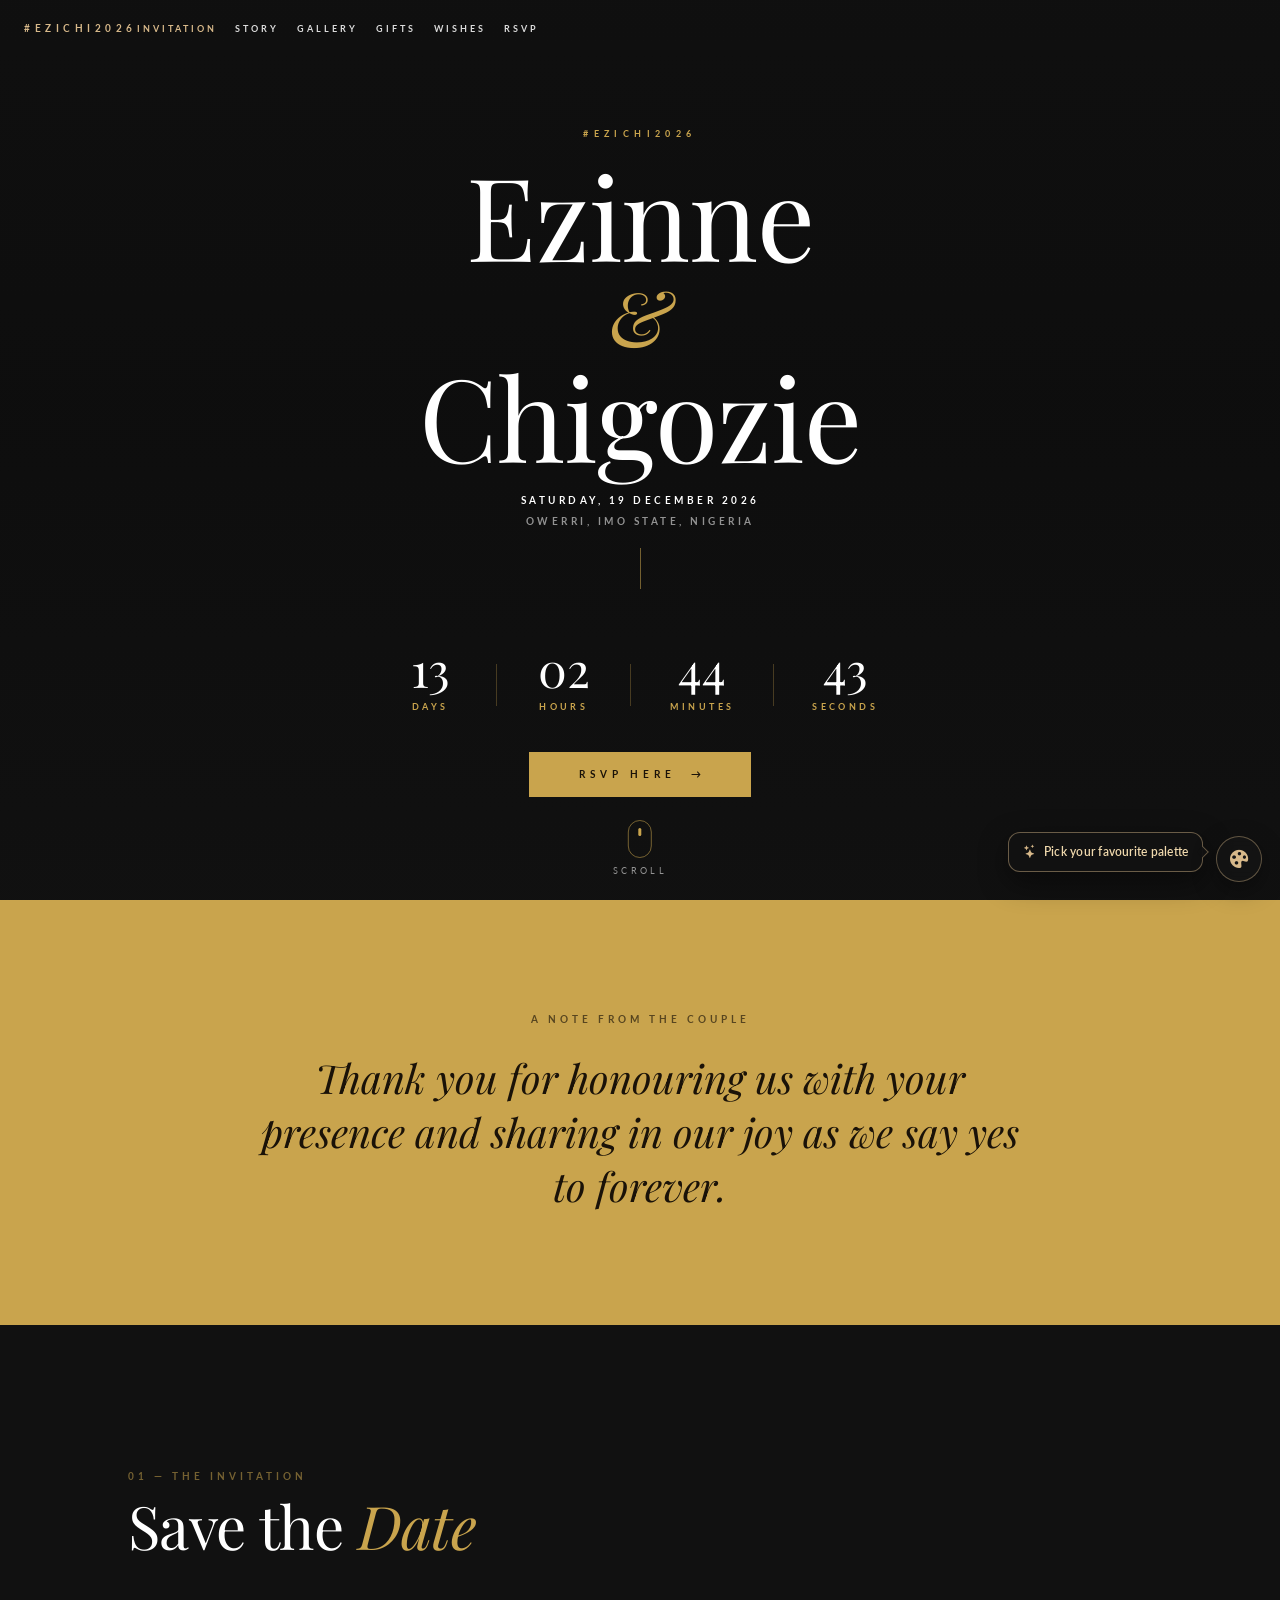
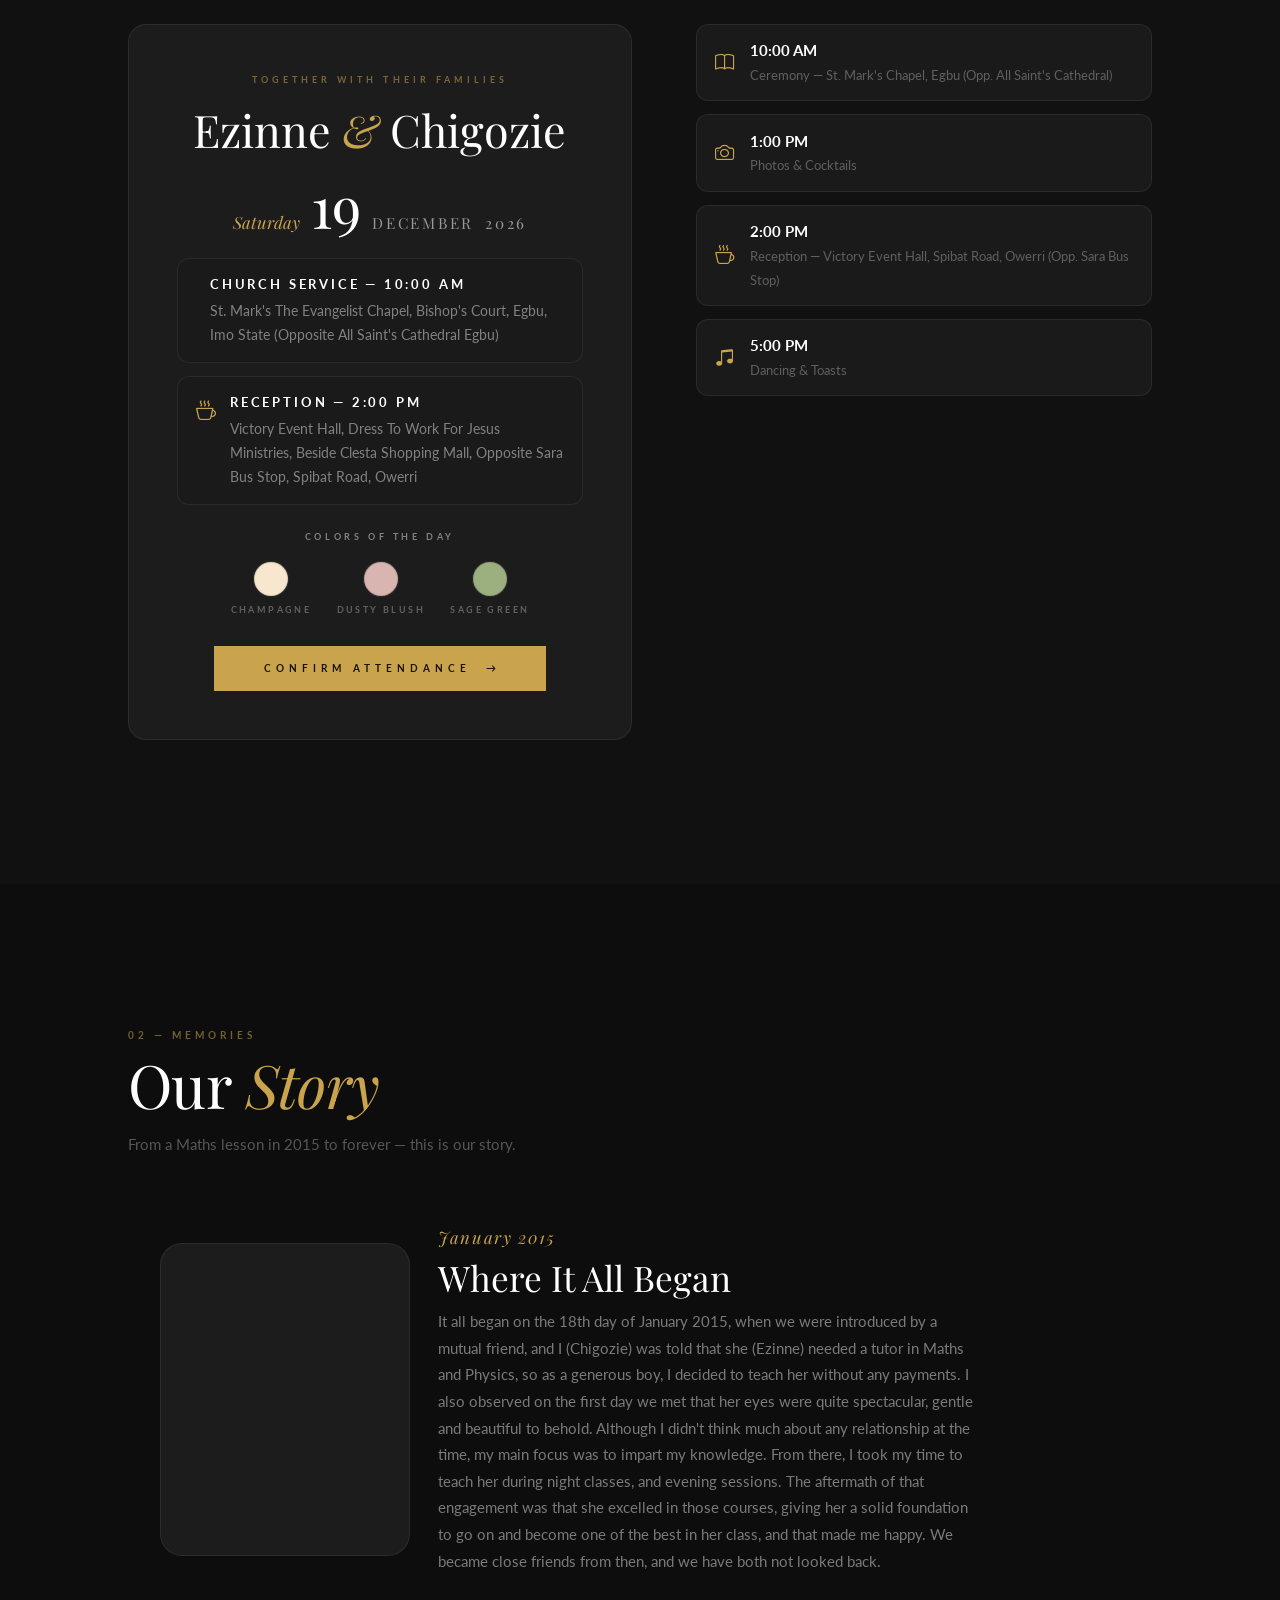
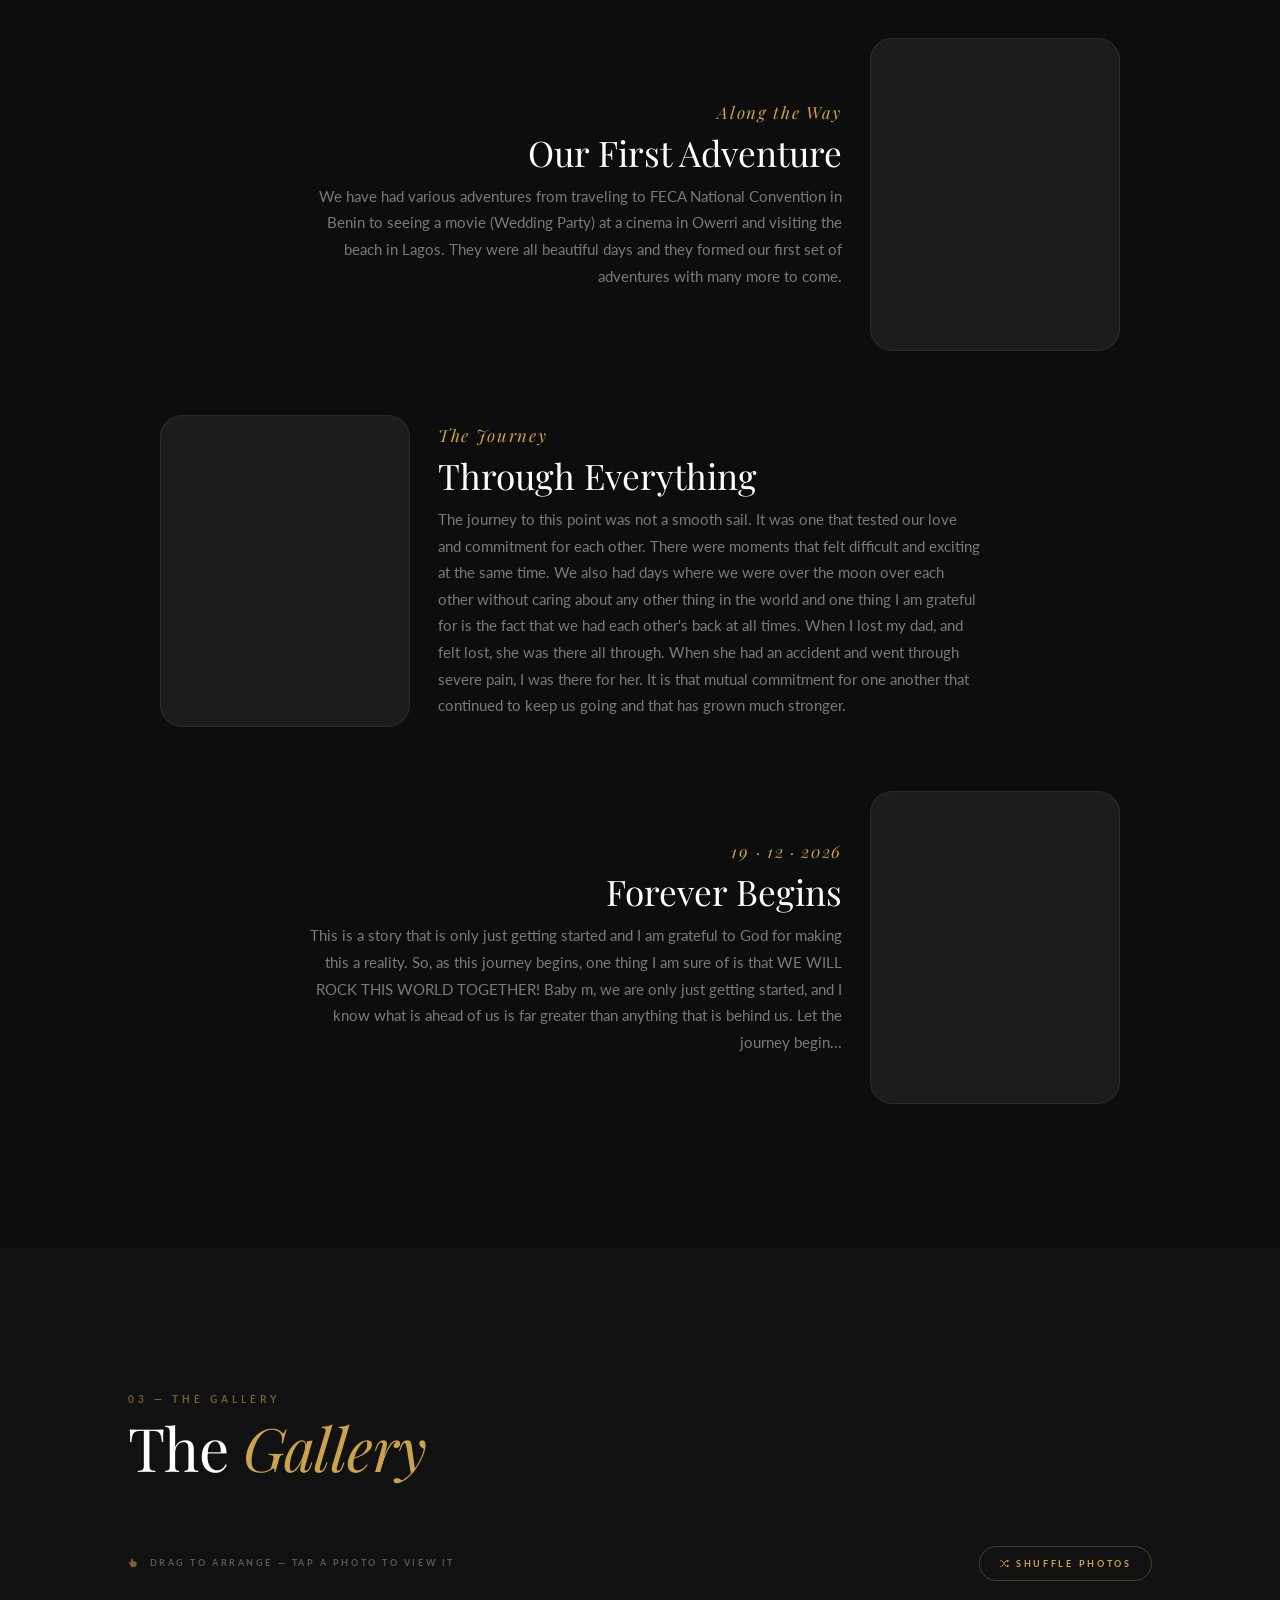
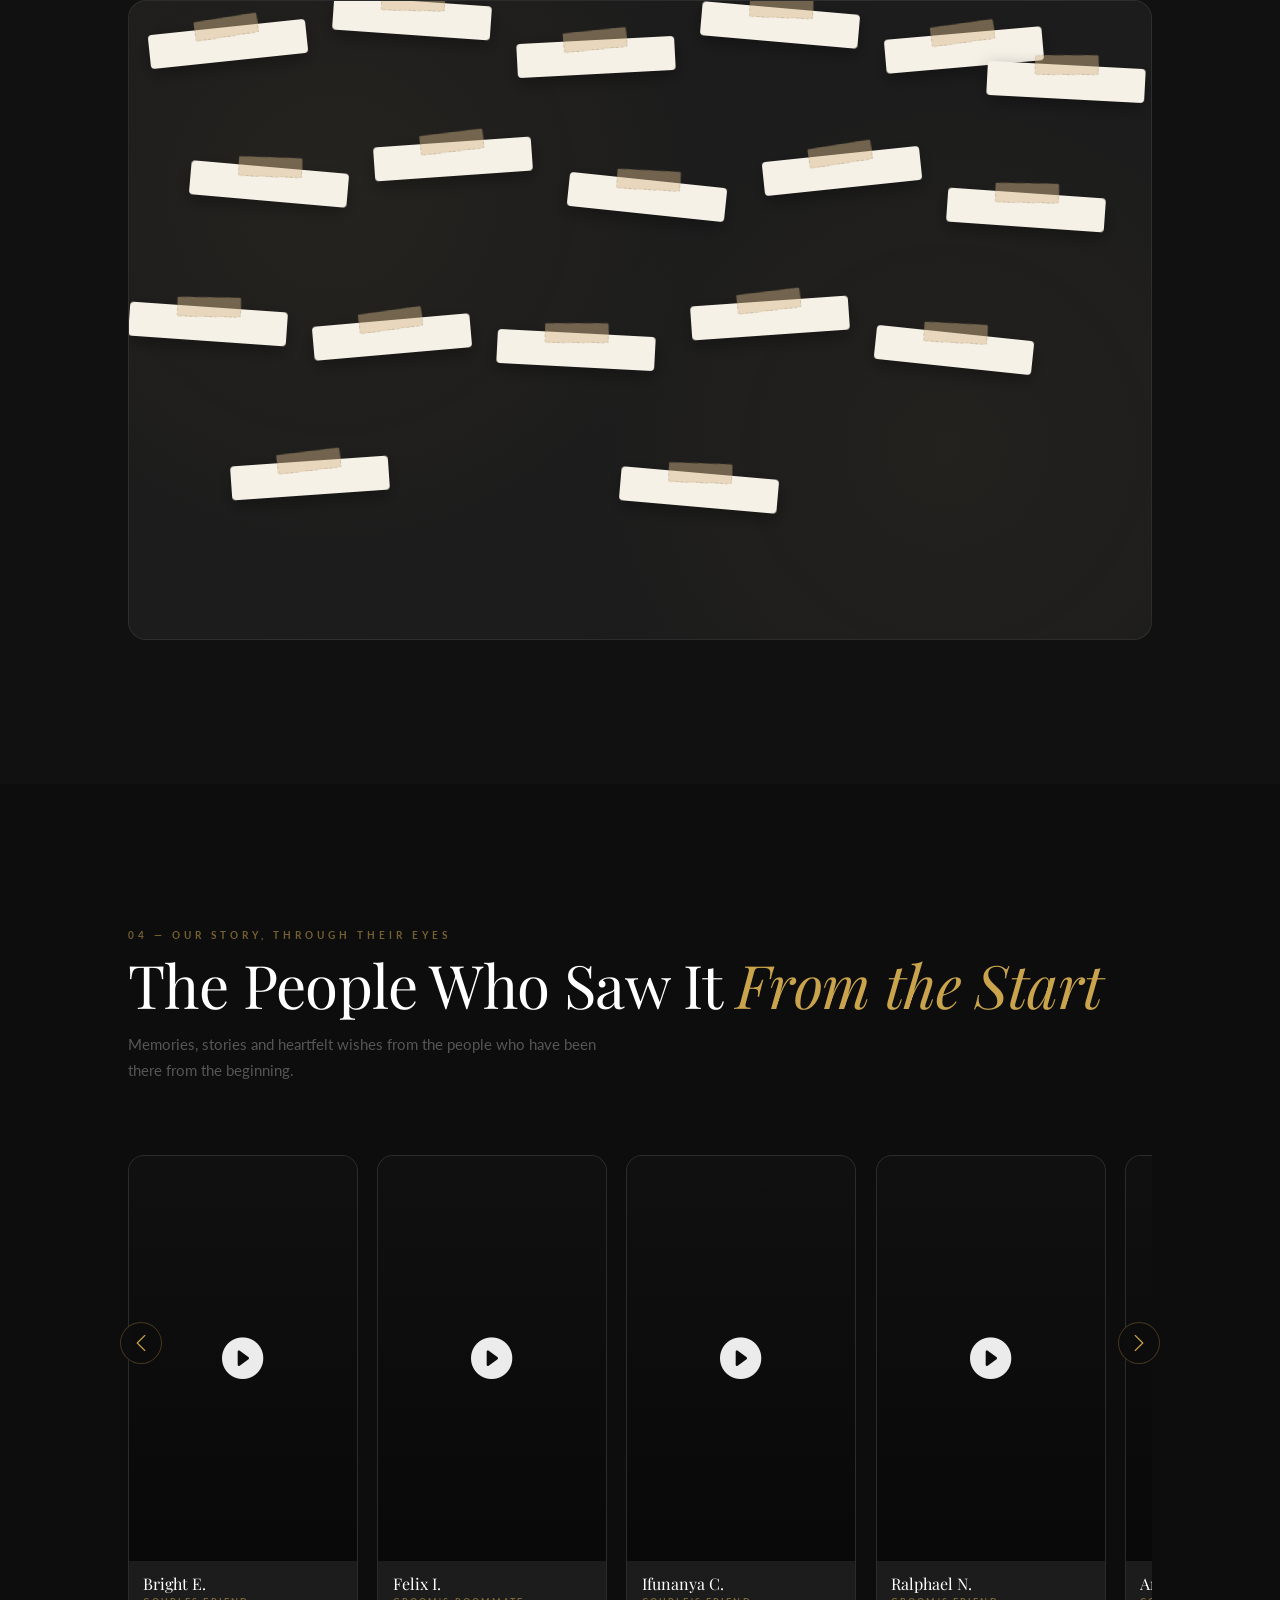
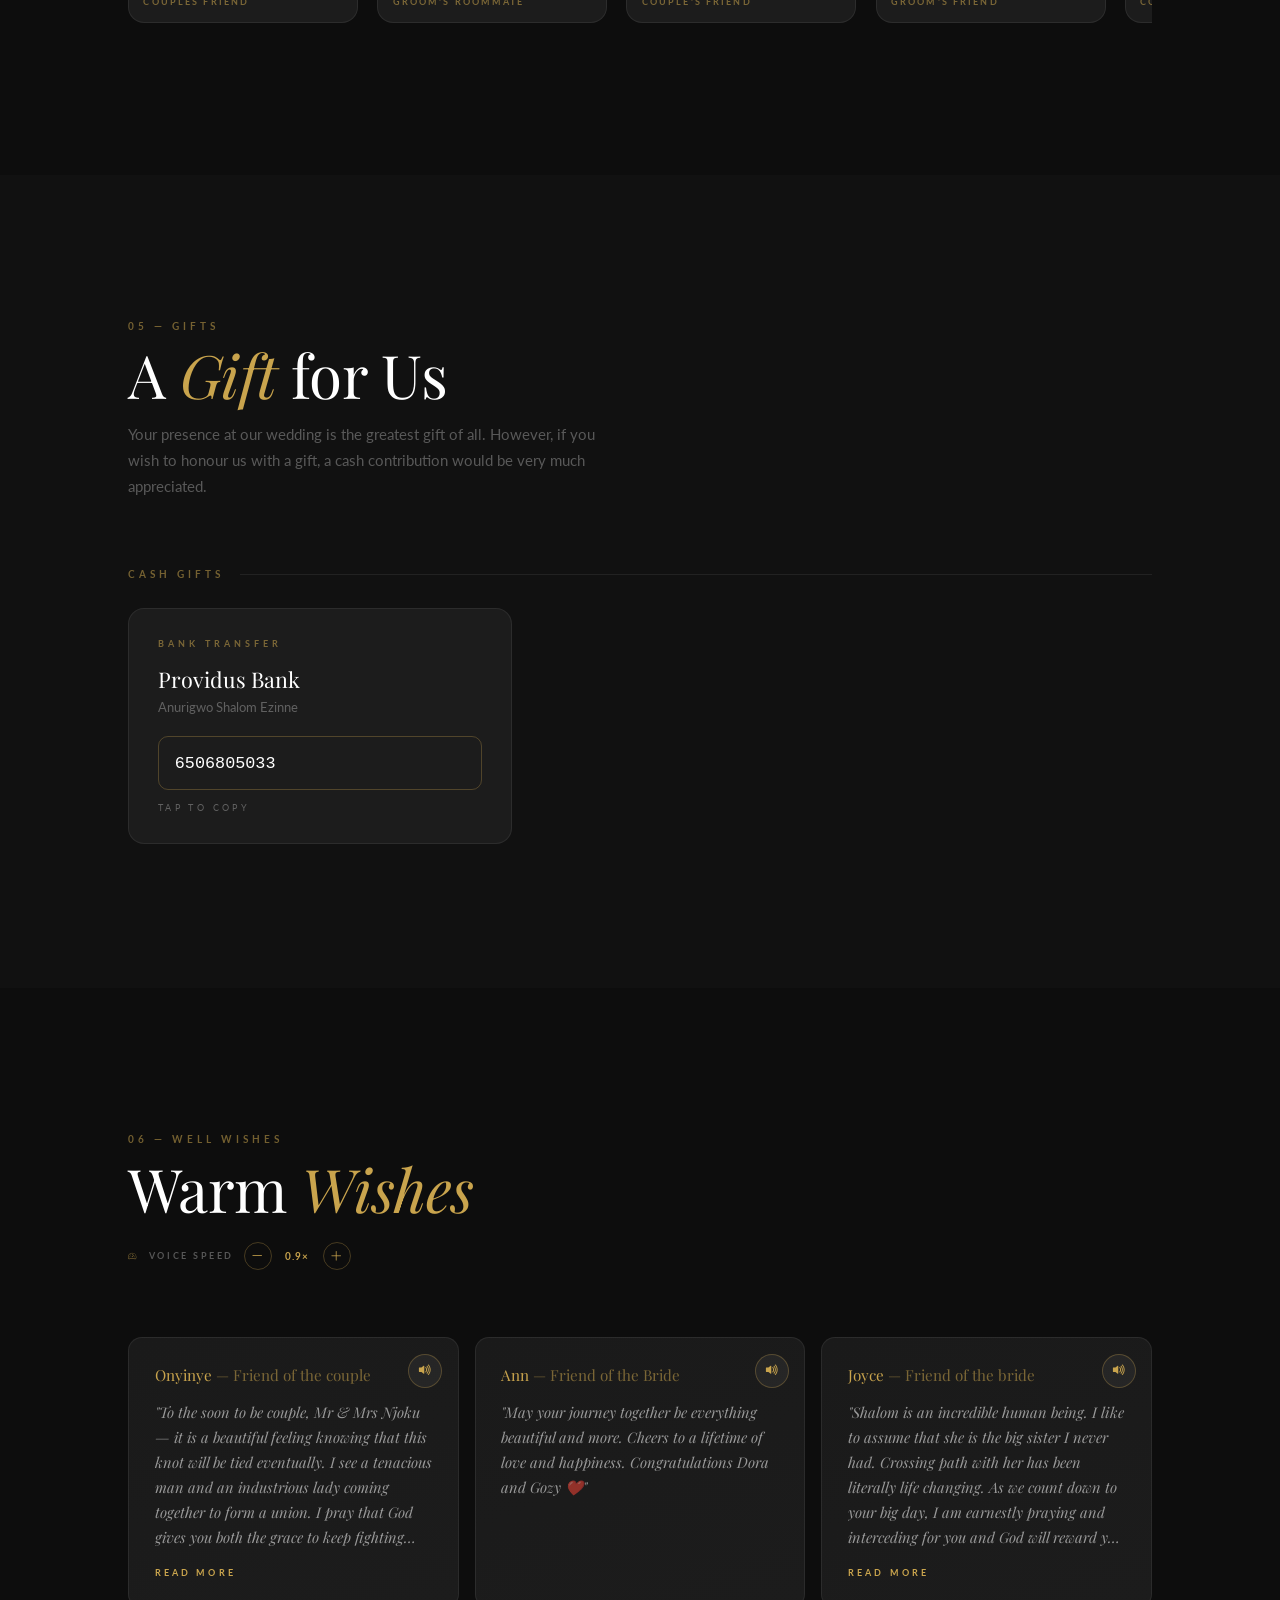
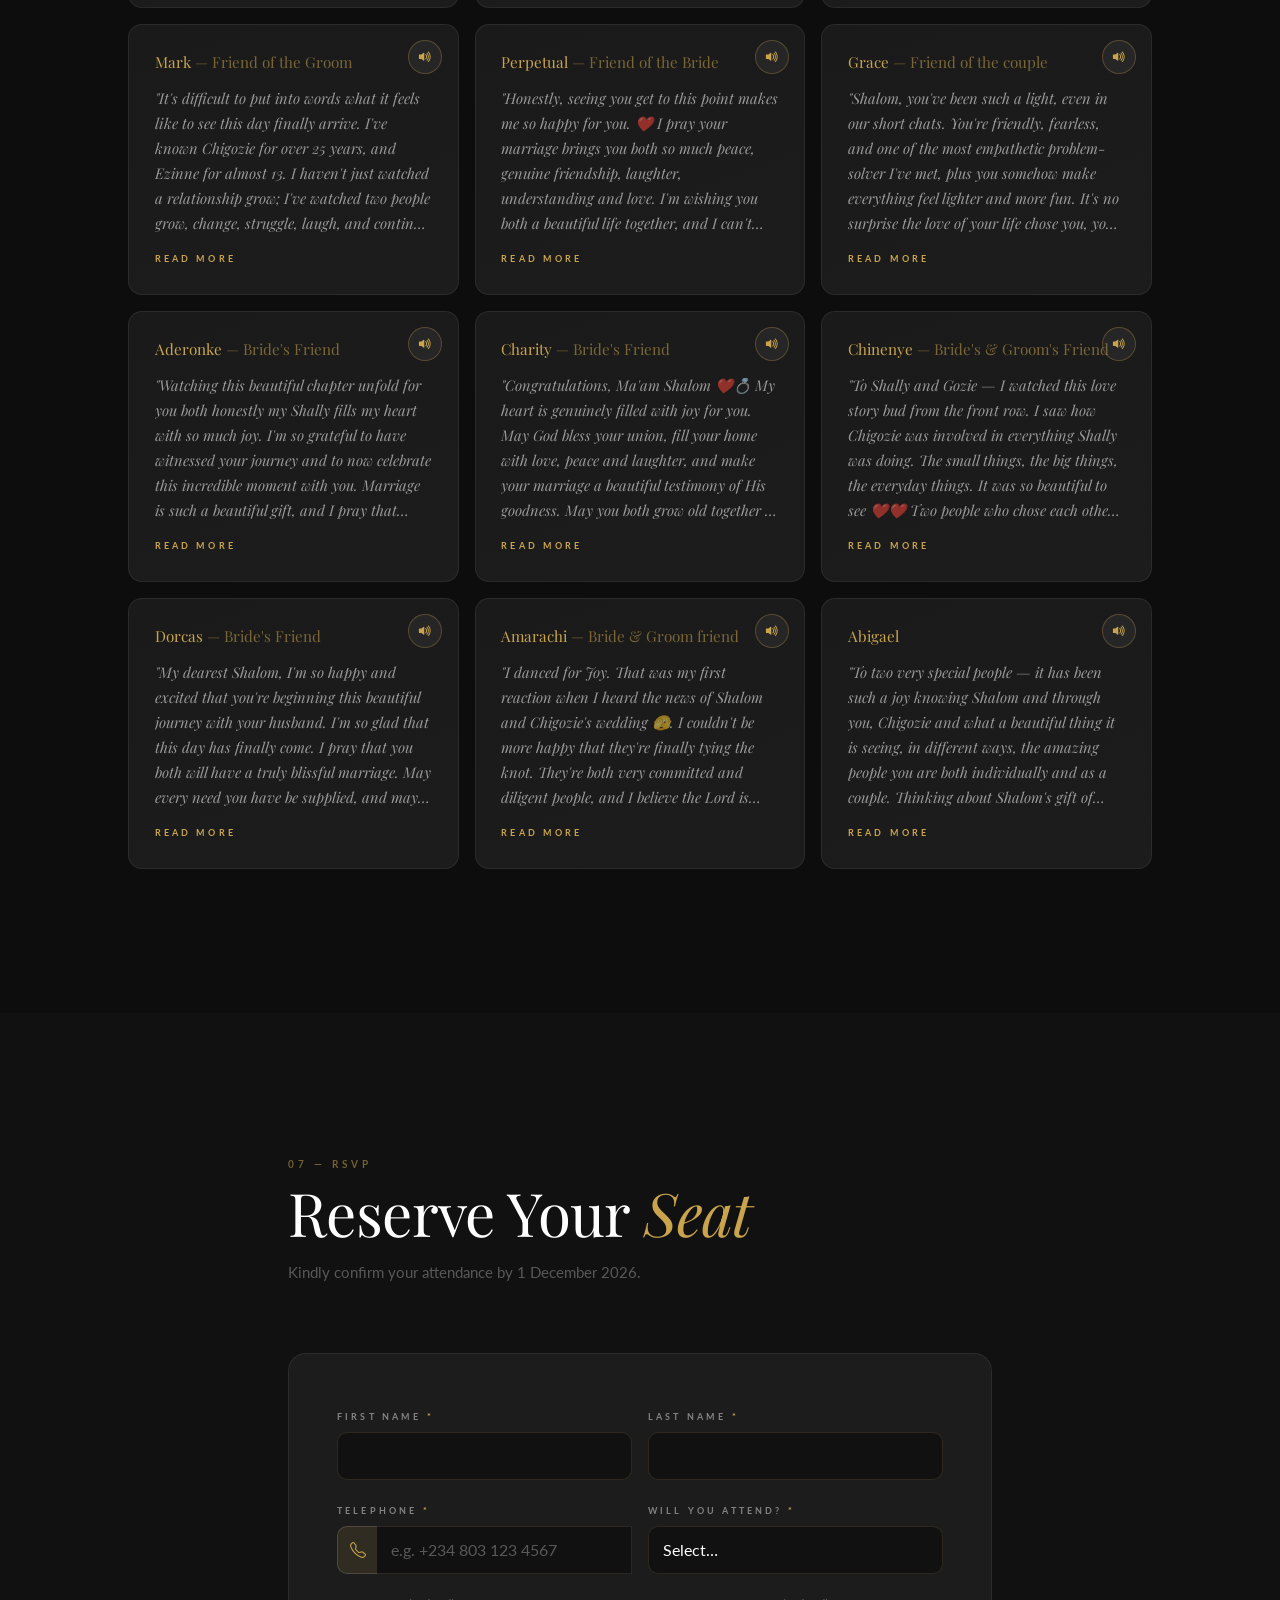
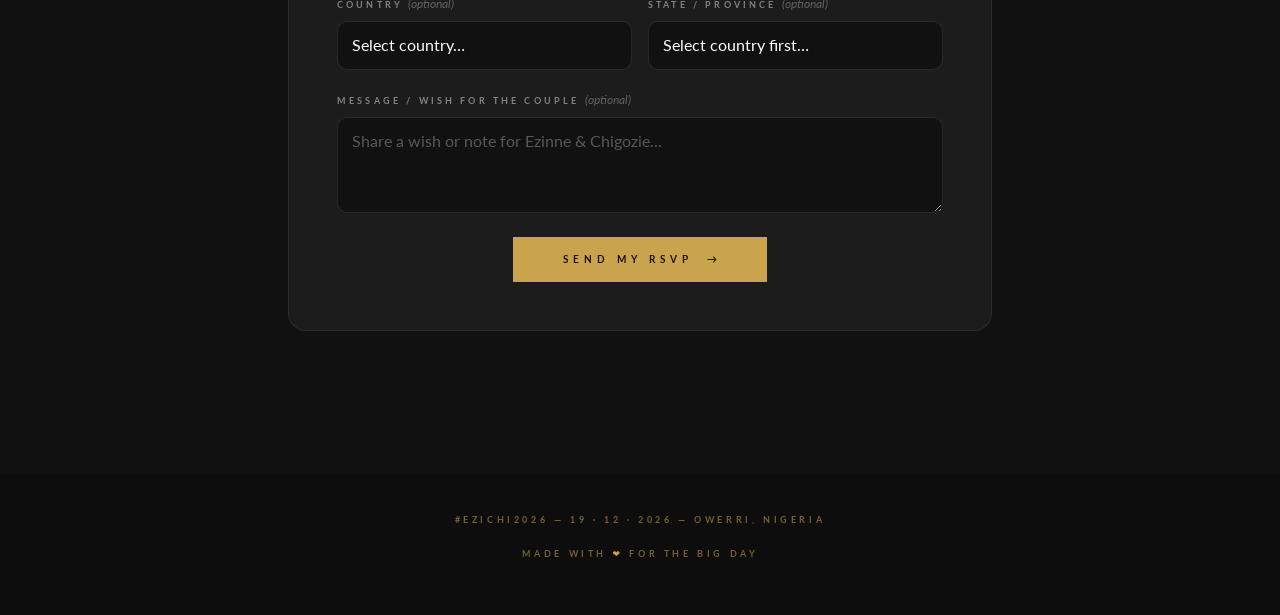
==== commit c902e723: "Add scrapbook gallery with lightbox, per-wish read-aloud voice with speed stepper - Draggable polaro" ====
--- a/index.html
+++ b/index.html
@@ -216,7 +216,7 @@
 
           <div class="milestone flip reveal" data-reveal>
             <div class="mile-img">
-              <img src="https://i.ibb.co/KpQmBvTq/Screenshot-20260902-225833.png" alt="Forever begins" loading="lazy" onerror="this.style.display='none'" />
+              <img src="https://i.ibb.co/3m5PCZjP/IMG-7529.jpg" alt="Forever begins" loading="lazy" onerror="this.style.display='none'" />
             </div>
             <div class="mile-text">
               <span class="mile-year">19 · 12 · 2026</span>
@@ -236,15 +236,32 @@
           <h2 class="section-title">The <em>Gallery</em></h2>
         </div>
 
-        <div class="gallery-grid reveal" data-reveal>
-          <div class="arch"><img src="https://images.unsplash.com/photo-1519741497674-611481863552?auto=format&fit=crop&w=500&q=70" alt="Gallery 1" loading="lazy" onerror="this.parentElement.style.opacity=.2"></div>
-          <div class="arch"><img src="https://images.unsplash.com/photo-1606800052052-a16af22a1ce6?auto=format&fit=crop&w=500&q=70" alt="Gallery 2" loading="lazy" onerror="this.parentElement.style.opacity=.2"></div>
-          <div class="arch"><img src="https://images.unsplash.com/photo-1519225421980-715cb0215aed?auto=format&fit=crop&w=500&q=70" alt="Gallery 3" loading="lazy" onerror="this.parentElement.style.opacity=.2"></div>
-          <div class="arch"><img src="https://images.unsplash.com/photo-1511285560929-80f456fe7def?auto=format&fit=crop&w=500&q=70" alt="Gallery 4" loading="lazy" onerror="this.parentElement.style.opacity=.2"></div>
-          <div class="arch"><img src="https://images.unsplash.com/photo-1529636798458-92182cd9c4ce?auto=format&fit=crop&w=500&q=70" alt="Gallery 5" loading="lazy" onerror="this.parentElement.style.opacity=.2"></div>
-          <div class="arch"><img src="https://images.unsplash.com/photo-1522673607200-164d1b6ce486?auto=format&fit=crop&w=500&q=70" alt="Gallery 6" loading="lazy" onerror="this.parentElement.style.opacity=.2"></div>
-          <div class="arch"><img src="https://images.unsplash.com/photo-1525164289953-887d25e1d5b5?auto=format&fit=crop&w=500&q=70" alt="Gallery 7" loading="lazy" onerror="this.parentElement.style.opacity=.2"></div>
-          <div class="arch"><img src="https://images.unsplash.com/photo-1543589036-2474f6d1c89b?auto=format&fit=crop&w=500&q=70" alt="Gallery 8" loading="lazy" onerror="this.parentElement.style.opacity=.2"></div>
+        <div class="scrap-tools reveal" data-reveal>
+          <span class="scrap-hint"><i class="bi bi-hand-index-thumb-fill"></i> Drag to arrange — tap a photo to view it</span>
+          <button class="btn-scrap-shuffle" id="shuffleBtn" type="button">
+            <i class="bi bi-shuffle"></i> Shuffle photos
+          </button>
+        </div>
+
+        <div class="scrap-board reveal" data-reveal id="scrapBoard">
+          <div class="polaroid"><img src="https://i.ibb.co/tTtxns4g/464791434-27396994009914989-2248869678522844420-n.jpg" alt="Memory 1" loading="lazy" draggable="false" onerror="this.style.display='none'"></div>
+          <div class="polaroid"><img src="https://i.ibb.co/KpQmBvTq/Screenshot-20260902-225833.png" alt="Memory 2" loading="lazy" draggable="false" onerror="this.style.display='none'"></div>
+          <div class="polaroid"><img src="https://i.ibb.co/pBZQ8LLQ/IMG-20211002-162958-381.jpg" alt="Memory 3" loading="lazy" draggable="false" onerror="this.style.display='none'"></div>
+          <div class="polaroid"><img src="https://i.ibb.co/Q3mNQGFK/IMG-20210207-165722-443.jpg" alt="Memory 4" loading="lazy" draggable="false" onerror="this.style.display='none'"></div>
+          <div class="polaroid"><img src="https://i.ibb.co/d0nsD12t/IMG-20210110-123629-711.jpg" alt="Memory 5" loading="lazy" draggable="false" onerror="this.style.display='none'"></div>
+          <div class="polaroid"><img src="https://i.ibb.co/DfQYQznk/IMG-20210109-164940-564.jpg" alt="Memory 6" loading="lazy" draggable="false" onerror="this.style.display='none'"></div>
+          <div class="polaroid"><img src="https://i.ibb.co/fz43ZwV5/IMG-20210109-164644-614.jpg" alt="Memory 7" loading="lazy" draggable="false" onerror="this.style.display='none'"></div>
+          <div class="polaroid"><img src="https://i.ibb.co/Ld3vdzh1/IMG-20191018-175643-0.jpg" alt="Memory 8" loading="lazy" draggable="false" onerror="this.style.display='none'"></div>
+          <div class="polaroid"><img src="https://i.ibb.co/zhfH2PVB/FB-IMG-1678991472077.jpg" alt="Memory 9" loading="lazy" draggable="false" onerror="this.style.display='none'"></div>
+          <div class="polaroid"><img src="https://i.ibb.co/HLytzpdV/FB-IMG-1678991459379.jpg" alt="Memory 10" loading="lazy" draggable="false" onerror="this.style.display='none'"></div>
+          <div class="polaroid"><img src="https://i.ibb.co/JFxf2ZQb/IMG-20210107-134614-079.jpg" alt="Memory 11" loading="lazy" draggable="false" onerror="this.style.display='none'"></div>
+          <div class="polaroid"><img src="https://i.ibb.co/3m5PCZjP/IMG-7529.jpg" alt="Memory 12" loading="lazy" draggable="false" onerror="this.style.display='none'"></div>
+          <div class="polaroid"><img src="https://i.ibb.co/SDzG15T6/IMG-7506.jpg" alt="Memory 13" loading="lazy" draggable="false" onerror="this.style.display='none'"></div>
+          <div class="polaroid"><img src="https://i.ibb.co/h1BdG9N8/IMG-7453.jpg" alt="Memory 14" loading="lazy" draggable="false" onerror="this.style.display='none'"></div>
+          <div class="polaroid"><img src="https://i.ibb.co/yFwhSd6K/IMG-7435.jpg" alt="Memory 15" loading="lazy" draggable="false" onerror="this.style.display='none'"></div>
+          <div class="polaroid"><img src="https://i.ibb.co/DHxn08nf/IMG-7298.jpg" alt="Memory 16" loading="lazy" draggable="false" onerror="this.style.display='none'"></div>
+          <div class="polaroid"><img src="https://i.ibb.co/NgHV6nSZ/IMG-7274.jpg" alt="Memory 17" loading="lazy" draggable="false" onerror="this.style.display='none'"></div>
+          <div class="polaroid"><img src="https://i.ibb.co/gLQr29TC/IMG-7247.jpg" alt="Memory 18" loading="lazy" draggable="false" onerror="this.style.display='none'"></div>
         </div>
       </div>
     </section>
@@ -360,6 +377,16 @@
         <div class="section-head reveal" data-reveal>
           <p class="eyebrow">06 — Well Wishes</p>
           <h2 class="section-title">Warm <em>Wishes</em></h2>
+          <div class="voice-speed" role="group" aria-label="Voice reading speed">
+            <span class="voice-speed-label"><i class="bi bi-speedometer2"></i> Voice speed</span>
+            <button class="voice-speed-btn" id="speedDown" type="button" aria-label="Slower" title="Slower">
+              <i class="bi bi-dash-lg"></i>
+            </button>
+            <span class="voice-speed-value" id="readSpeedLabel">0.9×</span>
+            <button class="voice-speed-btn" id="speedUp" type="button" aria-label="Faster" title="Faster">
+              <i class="bi bi-plus-lg"></i>
+            </button>
+          </div>
         </div>
 
         <div class="wish-grid reveal" data-reveal>
@@ -525,6 +552,18 @@
     </div>
   </div>
 
+  <!-- Photo lightbox -->
+  <div class="modal fade" id="photoModal" tabindex="-1" aria-hidden="true">
+    <div class="modal-dialog modal-dialog-centered photo-modal-dialog">
+      <div class="modal-content photo-modal-content">
+        <button type="button" class="btn-close video-close" data-bs-dismiss="modal" aria-label="Close"></button>
+        <div class="modal-body photo-modal-body">
+          <img id="photoViewer" src="" alt="Gallery photo" />
+        </div>
+      </div>
+    </div>
+  </div>
+
   <!-- Video modal -->
   <div class="modal fade" id="videoModal" tabindex="-1" aria-hidden="true">
     <div class="modal-dialog modal-dialog-centered video-modal-dialog">
--- a/css/style.css
+++ b/css/style.css
@@ -381,19 +381,72 @@
 .mile-text p { color: var(--white-45); font-size: .95rem; line-height: 1.75; margin: 0; max-width: 34rem; }
 .milestone.flip .mile-text p { margin-left: auto; }
 
-/* ---- Gallery (arches) ---- */
-.gallery-grid {
-  display: grid; grid-template-columns: repeat(2, 1fr); gap: 1rem;
-}
-@media (min-width: 768px) { .gallery-grid { grid-template-columns: repeat(4, 1fr); gap: 1.2rem; } }
-.arch {
-  aspect-ratio: 3/4; overflow: hidden; position: relative;
-  border-radius: 999px 999px 14px 14px; background: var(--card-2);
-  border: 1px solid var(--hairline);
-  transition: opacity .25s ease; display: block; width: 100%; padding: 0;
-}
-.arch img { width: 100%; height: 100%; object-fit: cover; display: block; }
-.arch:hover { opacity: .88; }
+/* ---- Gallery — draggable scrapbook ---- */
+.scrap-tools {
+  display: flex; align-items: center; justify-content: space-between;
+  gap: 1rem; flex-wrap: wrap; margin-bottom: 1.2rem;
+}
+.scrap-hint {
+  font-size: 8.5px; font-weight: 700; text-transform: uppercase;
+  letter-spacing: .3em; color: var(--white-30);
+}
+.scrap-hint i { color: var(--gold-soft); margin-right: .35rem; }
+.btn-scrap-shuffle {
+  background: transparent; border: 1px solid var(--gold-faint);
+  color: var(--gold); font-family: var(--font-body);
+  font-size: 9px; font-weight: 700; text-transform: uppercase; letter-spacing: .3em;
+  padding: .6rem 1.2rem; border-radius: 50px; cursor: pointer;
+  transition: border-color .2s, color .2s, background .2s;
+}
+.btn-scrap-shuffle:hover {
+  border-color: var(--gold); color: var(--gold-hover);
+  background: rgba(201,164,77,.06);
+}
+.scrap-board {
+  position: relative; height: 640px;
+  border: 1px solid var(--hairline); border-radius: 18px;
+  background:
+    radial-gradient(circle at 20% 30%, rgba(201,164,77,.05), transparent 40%),
+    radial-gradient(circle at 80% 70%, rgba(201,164,77,.04), transparent 40%),
+    var(--card-2);
+  overflow: hidden;
+  overscroll-behavior: contain;
+  touch-action: pan-y; /* board itself still scrolls the page on touch */
+}
+.polaroid {
+  position: absolute; width: 158px; padding: 8px 8px 26px;
+  background: #f6f1e7; border-radius: 4px;
+  box-shadow: 0 6px 18px rgba(0,0,0,.35);
+  cursor: grab; touch-action: none; user-select: none;
+  transform: rotate(var(--rot, 0deg));
+  transition: transform .3s cubic-bezier(.34,1.56,.64,1), box-shadow .3s ease;
+  will-change: transform;
+}
+.polaroid img {
+  width: 100%; height: 150px; object-fit: cover; display: block;
+  border-radius: 2px; pointer-events: none;
+}
+/* champagne tape strip */
+.polaroid::after {
+  content: ""; position: absolute; top: -10px; left: 50%;
+  transform: translateX(-50%) rotate(-3deg);
+  width: 64px; height: 20px;
+  background: rgba(216,185,138,.45);
+  border: 1px dashed rgba(90,74,48,.25); border-radius: 2px;
+}
+.polaroid.dragging {
+  cursor: grabbing;
+  transform: rotate(var(--rot, 0deg)) scale(1.07);
+  box-shadow: 0 22px 46px rgba(0,0,0,.5);
+}
+/* position animation for shuffle only (never while dragging) */
+.polaroid.moving { transition: left .5s cubic-bezier(.22,.61,.36,1), top .5s cubic-bezier(.22,.61,.36,1), transform .5s cubic-bezier(.22,.61,.36,1); }
+@media (max-width: 575px) {
+  .scrap-board { height: 560px; }
+  .polaroid { width: 112px; padding: 6px 6px 20px; }
+  .polaroid img { height: 106px; }
+  .polaroid::after { width: 48px; height: 16px; top: -8px; }
+}
 
 /* ---- Videos (how well do you know us) — swipeable Shorts row ---- */
 .video-swipe { position: relative; }
@@ -555,6 +608,55 @@
 }
 .btn-read-more:hover { color: var(--gold-hover); }
 
+/* read-aloud button (one per wish) */
+.btn-speak {
+  position: absolute; top: .95rem; right: .95rem; z-index: 2;
+  width: 34px; height: 34px; border-radius: 50%;
+  background: rgba(127,127,127,.12); border: 1px solid var(--gold-faint);
+  color: var(--gold); cursor: pointer;
+  display: grid; place-items: center; font-size: .9rem; line-height: 1;
+  transition: color .2s ease, border-color .2s ease, transform .2s ease, background .2s ease;
+}
+.btn-speak:hover {
+  color: var(--gold-hover); border-color: var(--gold);
+  transform: scale(1.1); background: rgba(201,164,77,.08);
+}
+.btn-speak.is-speaking {
+  border-color: var(--gold); color: var(--gold-hover);
+  animation: speakPulse 1.4s ease-in-out infinite;
+}
+@keyframes speakPulse {
+  0%, 100% { box-shadow: 0 0 0 0 rgba(201,164,77,.35); }
+  50%      { box-shadow: 0 0 0 7px rgba(201,164,77,0); }
+}
+
+/* voice speed stepper (wishes section) */
+.voice-speed {
+  display: inline-flex; align-items: center; gap: .6rem; margin-top: .4rem;
+}
+.voice-speed-label {
+  font-size: 8.5px; font-weight: 700; text-transform: uppercase;
+  letter-spacing: .3em; color: var(--white-30);
+}
+.voice-speed-label i { color: var(--gold-soft); margin-right: .3rem; }
+.voice-speed-btn {
+  width: 28px; height: 28px; border-radius: 50%;
+  background: transparent; border: 1px solid var(--gold-faint);
+  color: var(--gold); cursor: pointer;
+  display: grid; place-items: center; font-size: .8rem; line-height: 1;
+  transition: color .2s, border-color .2s, transform .2s, opacity .2s;
+}
+.voice-speed-btn:hover:not(:disabled) {
+  color: var(--gold-hover); border-color: var(--gold); transform: scale(1.1);
+}
+.voice-speed-btn:disabled { opacity: .3; cursor: default; }
+.voice-speed-value {
+  min-width: 3.2em; text-align: center;
+  font-size: 10px; font-weight: 700; letter-spacing: .1em;
+  color: var(--gold); tab-size: 1;
+  font-variant-numeric: tabular-nums;
+}
+
 /* ---- RSVP ---- */
 .rsvp-wrap { max-width: 44rem; margin: 0 auto; }
 .rsvp-card {
@@ -584,6 +686,23 @@
 }
 .rsvp-card .input-group .form-control { border-left: none; border-radius: 0 10px 10px 0; }
 .rsvp-card .invalid-feedback { color: #d98c8c; }
+
+/* ---- Photo lightbox (scrapbook full view) ---- */
+.photo-modal-dialog { max-width: 900px; }
+.photo-modal-content { background: transparent; border: none; border-radius: 16px; padding: 0; }
+.photo-modal-body {
+  padding: 0; background: #000; border-radius: 16px; overflow: hidden;
+  display: flex; justify-content: center; align-items: center;
+}
+.photo-modal-body img {
+  display: block; max-width: 100%; max-height: 80vh;
+  width: auto; height: auto; border-radius: 16px;
+  animation: photoIn .35s cubic-bezier(.22,.61,.36,1) both;
+}
+@keyframes photoIn {
+  from { opacity: 0; transform: scale(.94); }
+  to   { opacity: 1; transform: scale(1); }
+}
 
 /* ---- Video modal (YouTube Shorts embed) ---- */
 .video-modal-dialog { max-width: 520px; }
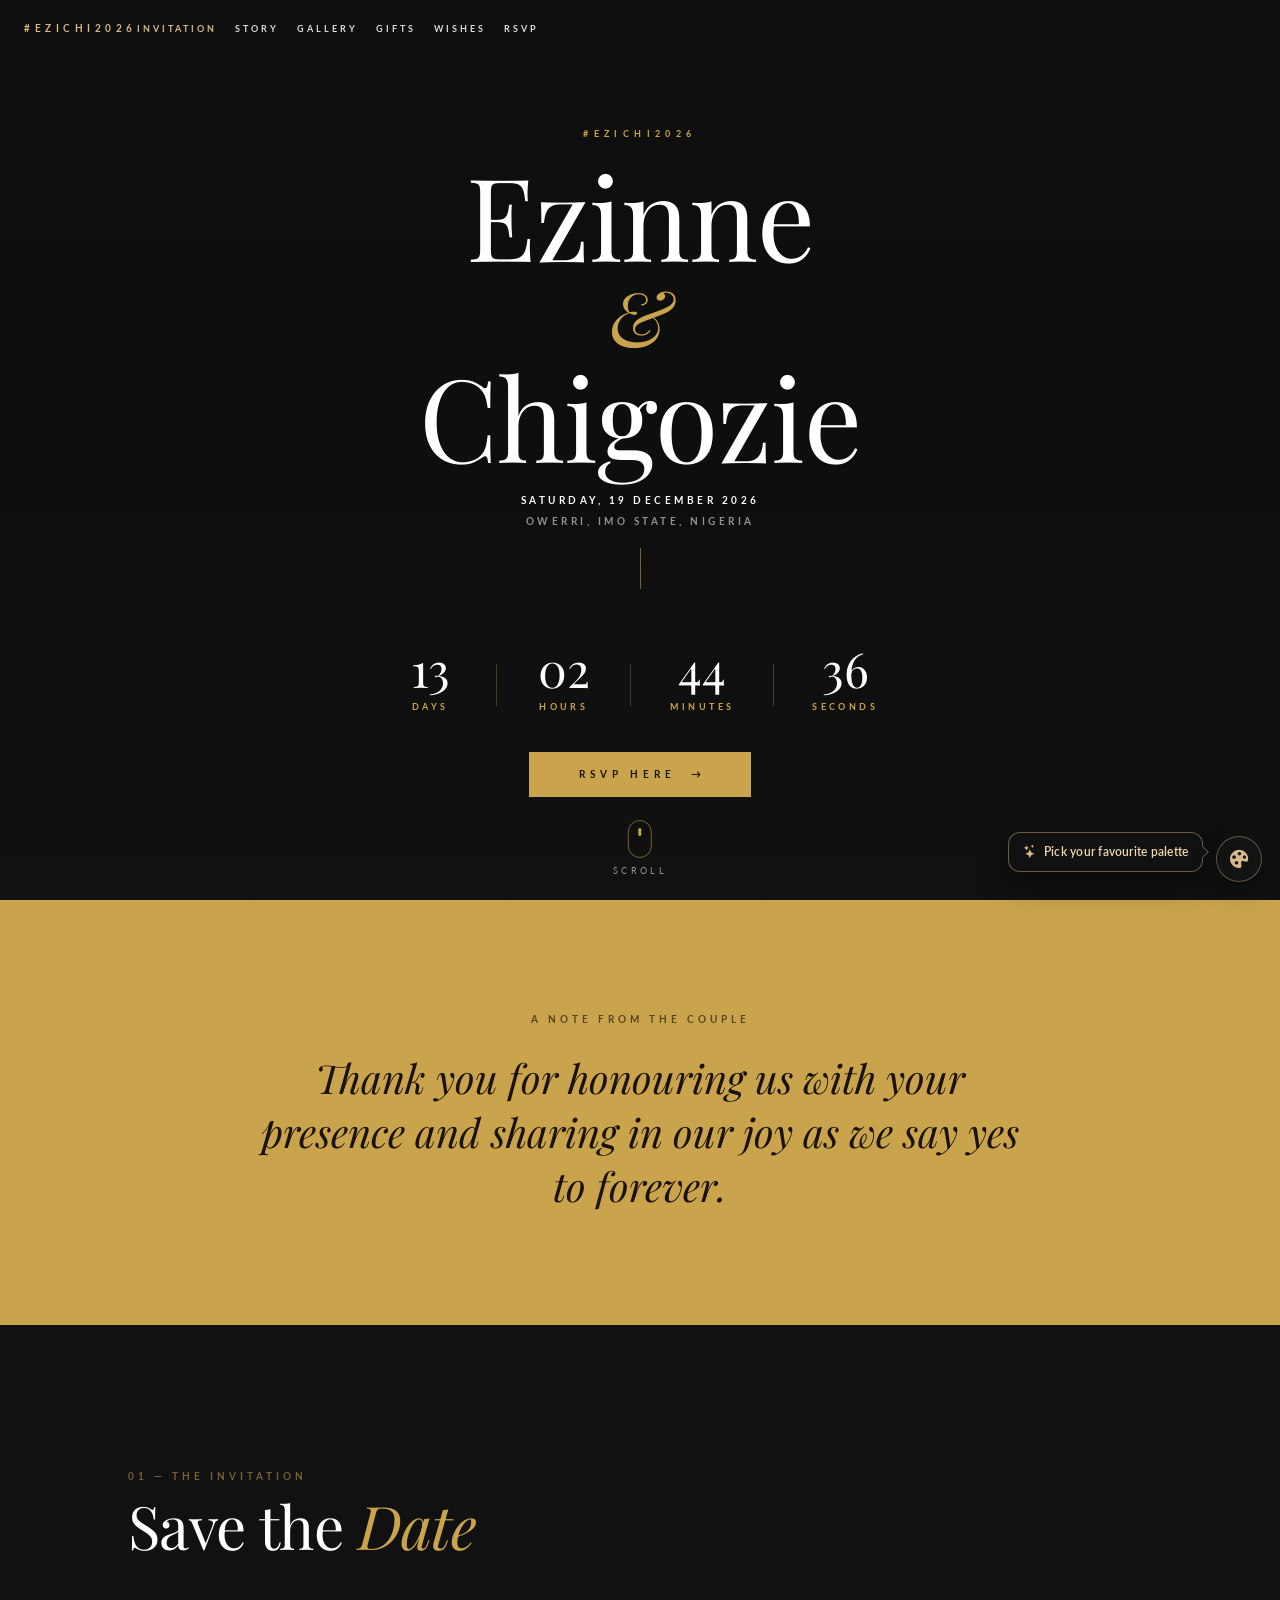
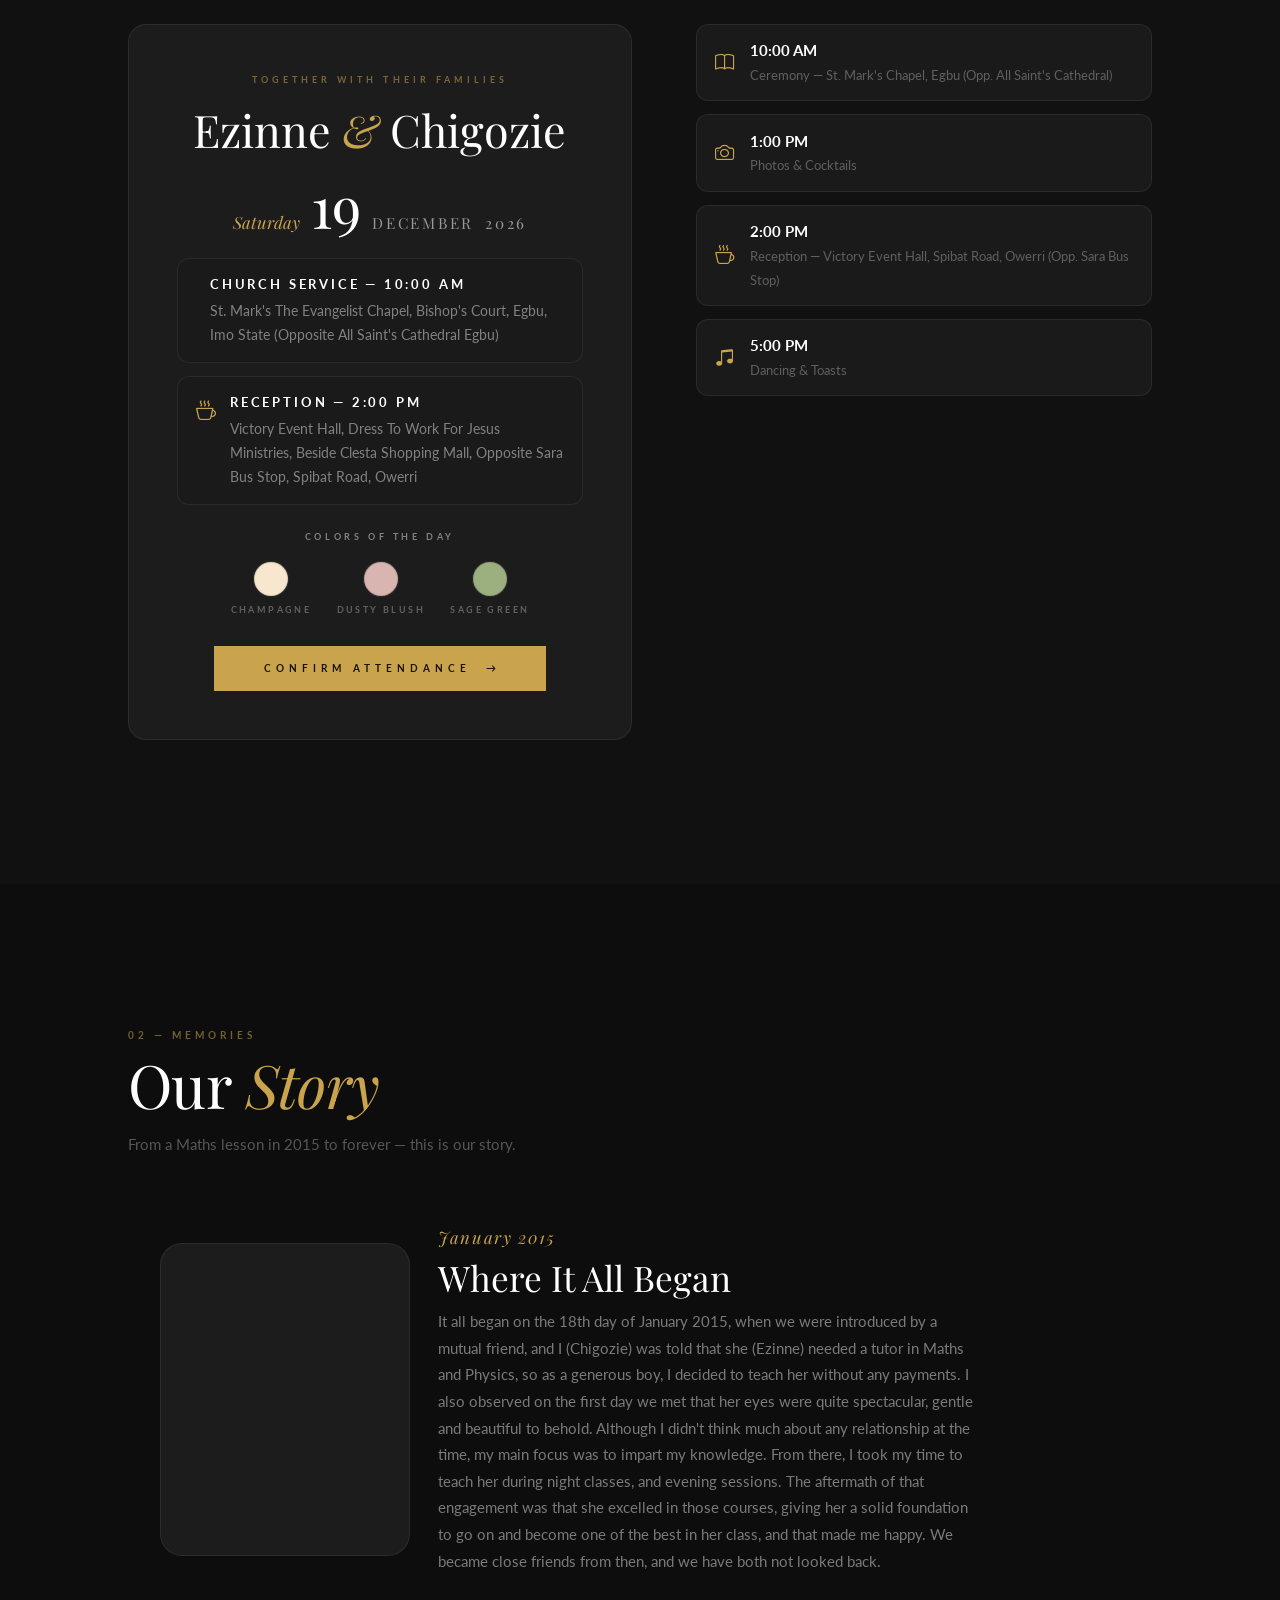
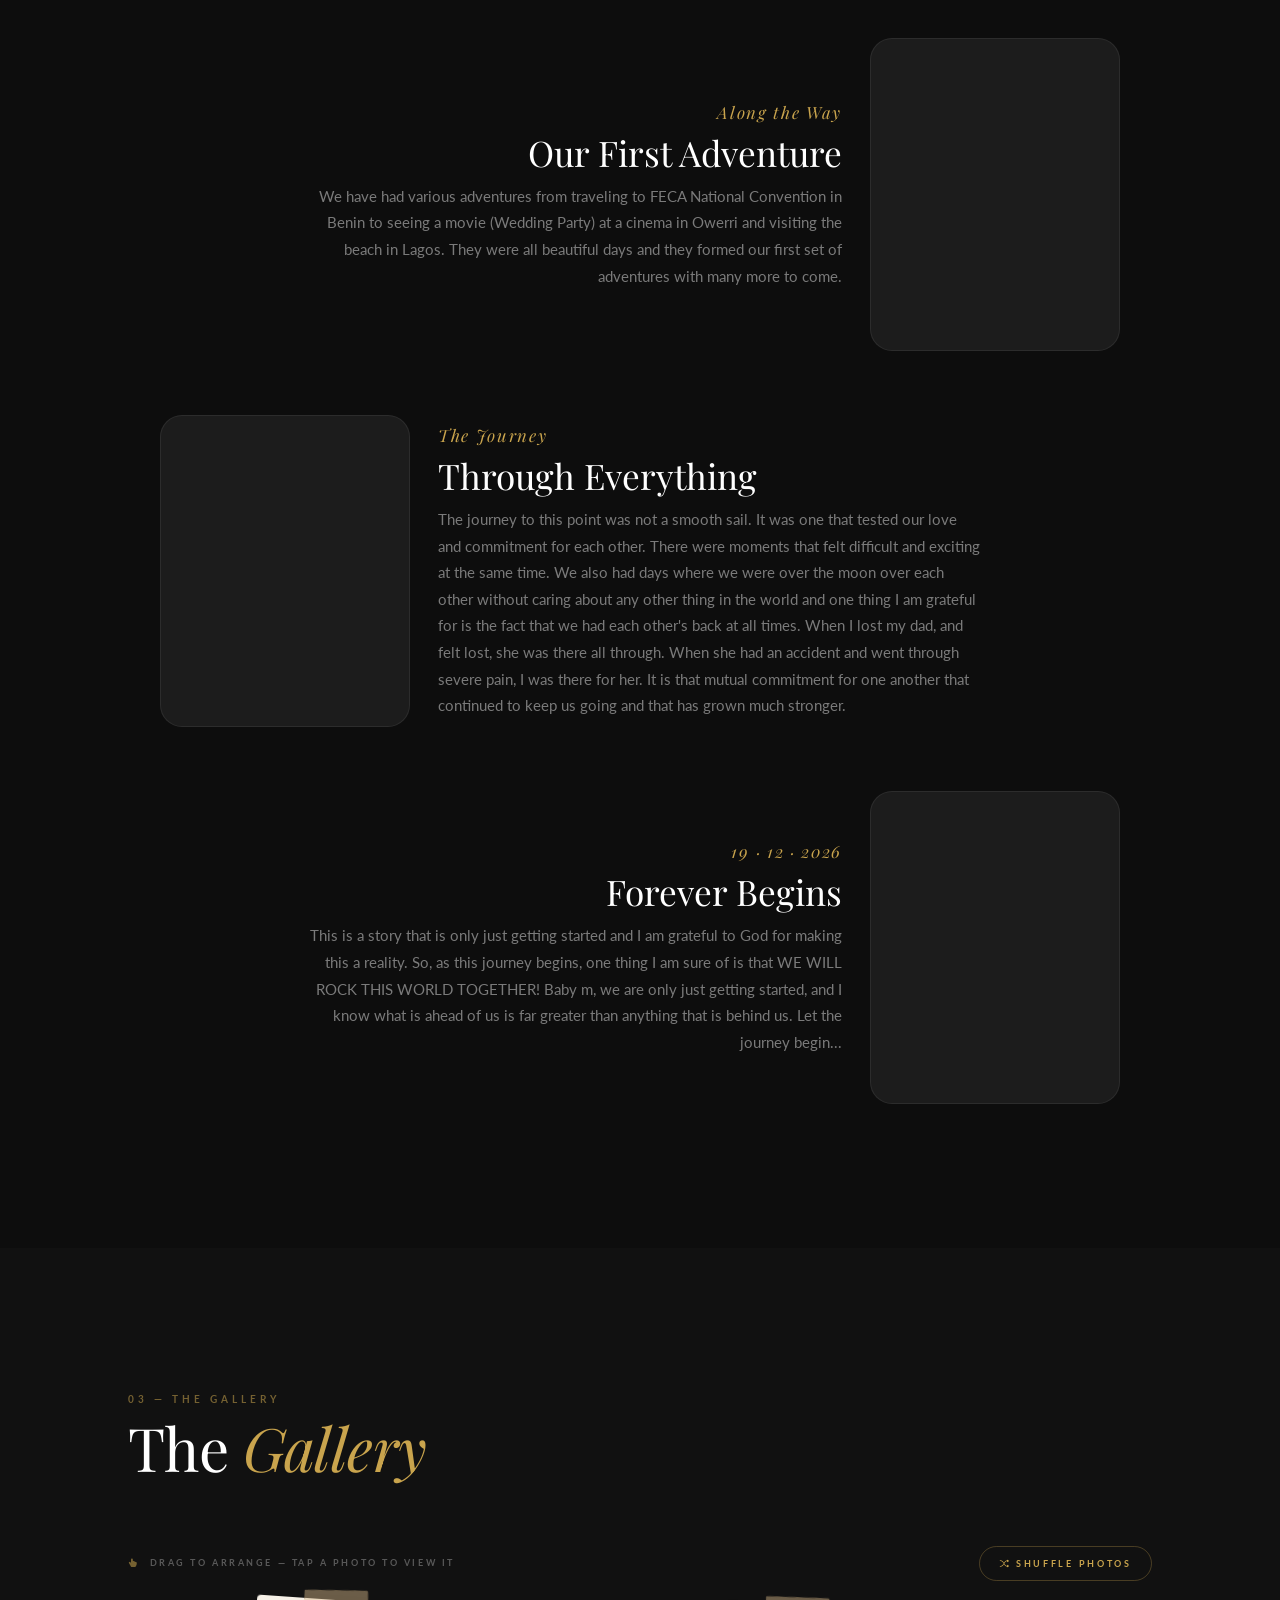
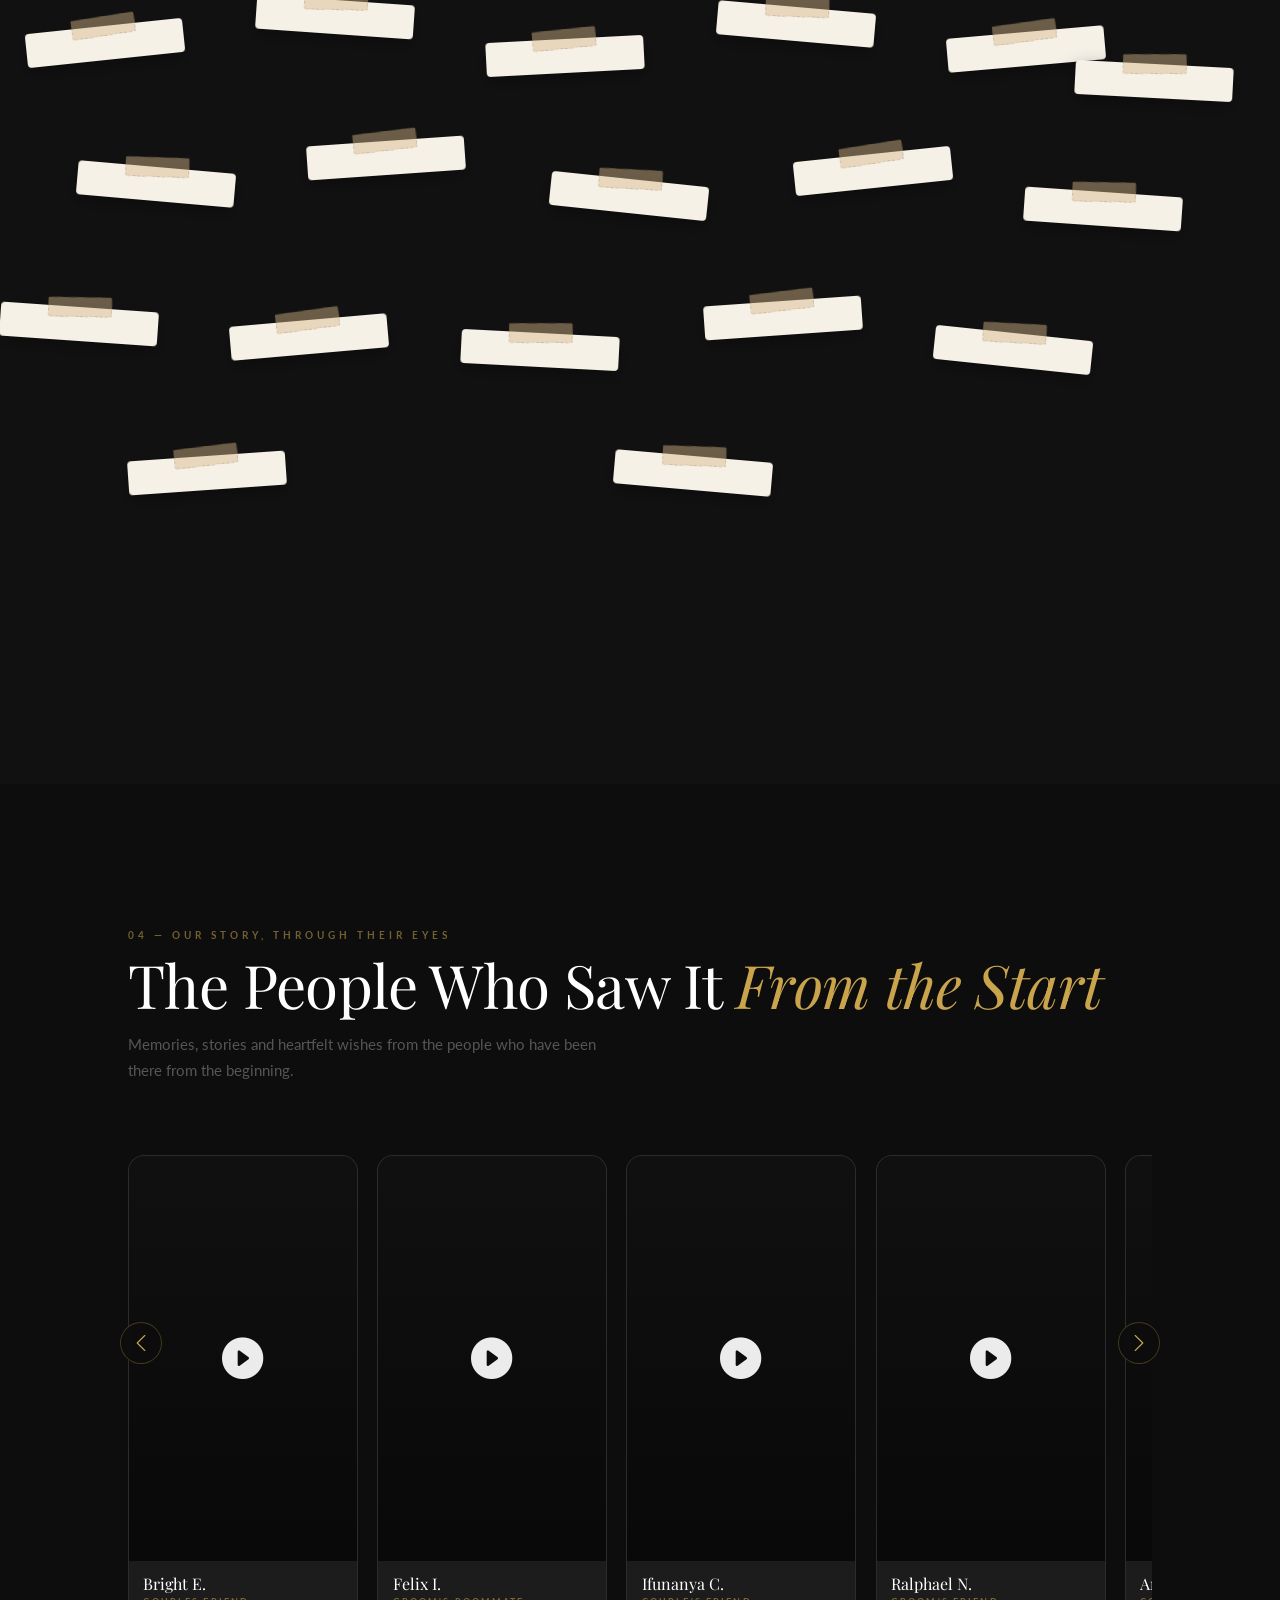
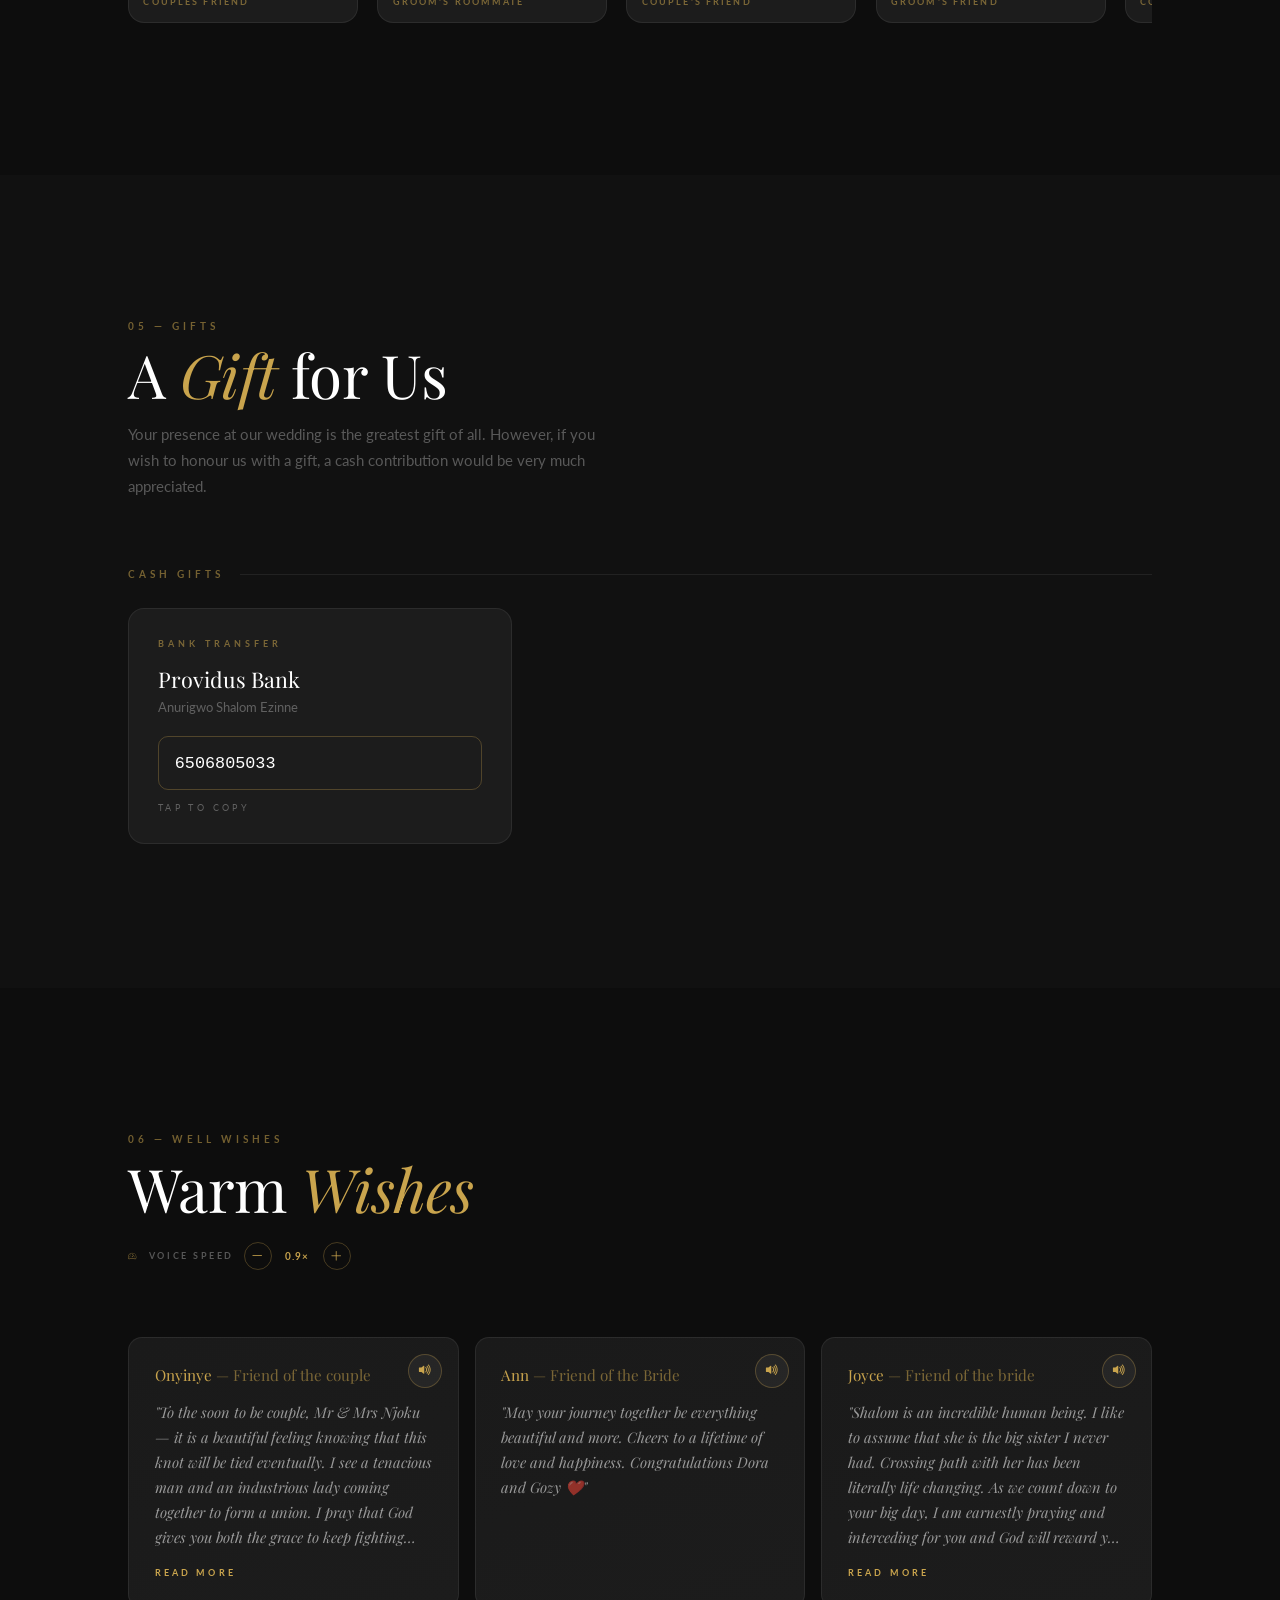
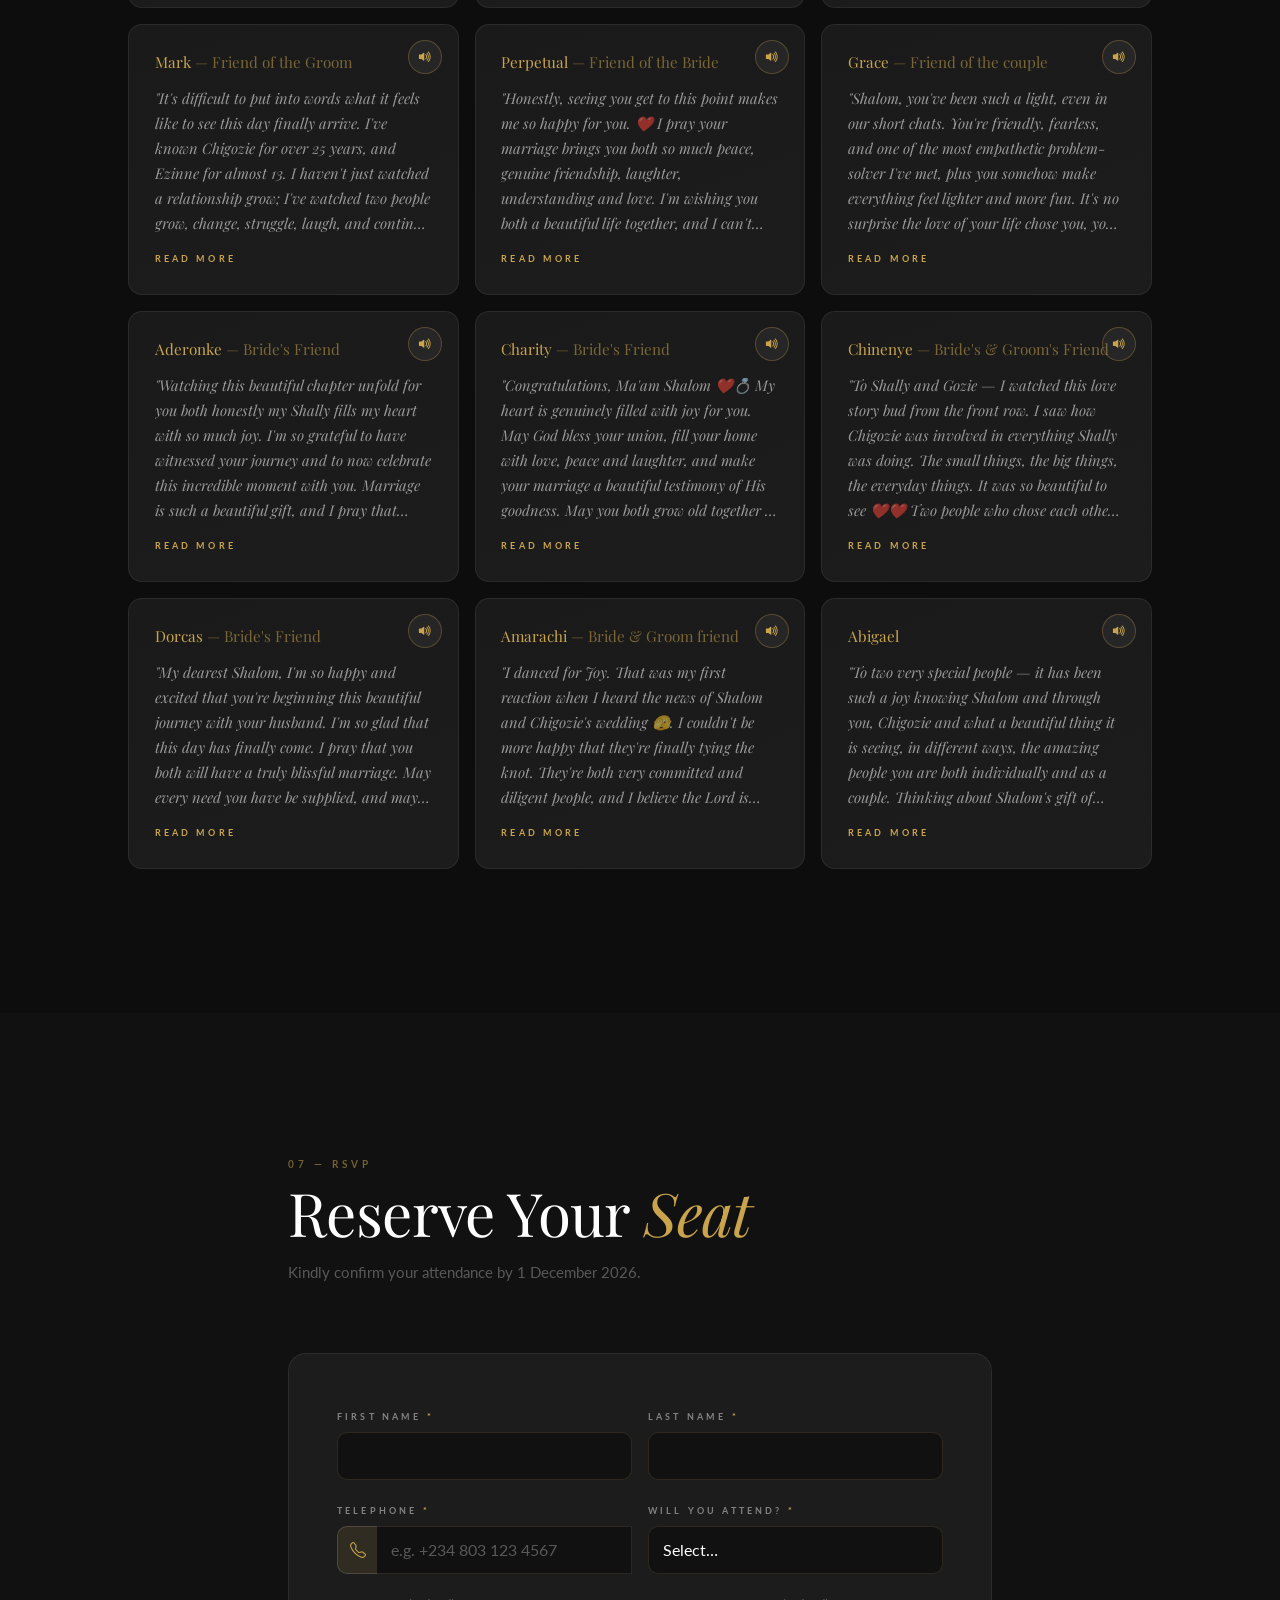
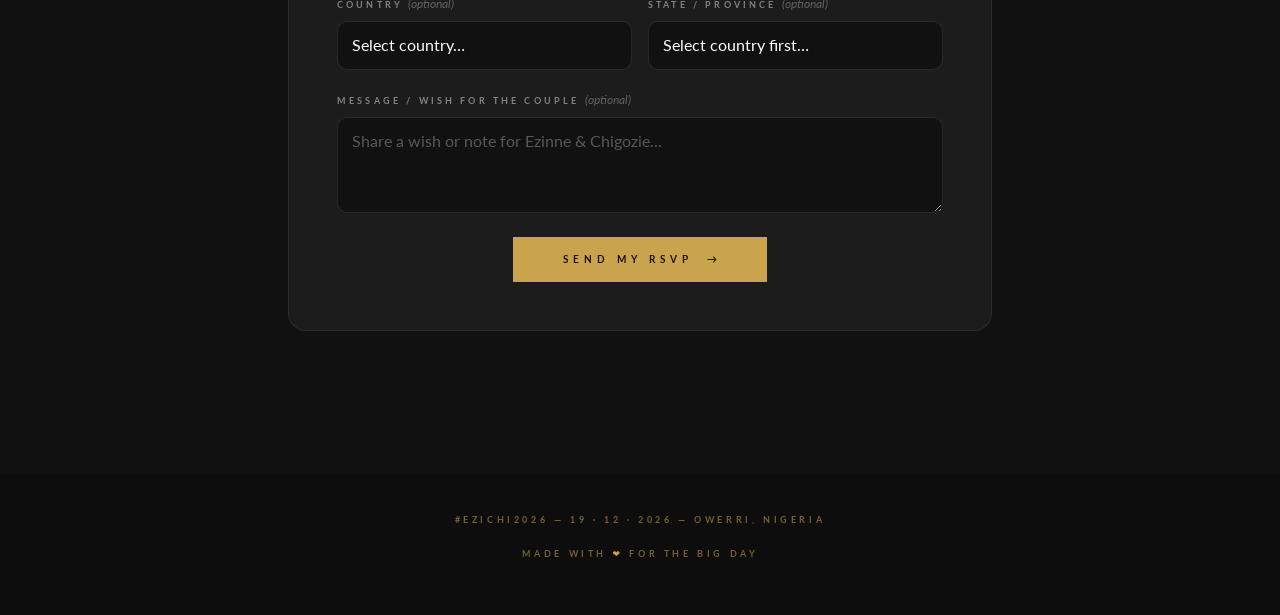
==== commit e1b121bb: "Update hero banner with Ezichi 2026 image" ====
--- a/index.html
+++ b/index.html
@@ -40,7 +40,7 @@
   <main>
     <!-- ============ HERO ============ -->
     <section id="hero" class="hero">
-      <div class="hero-bg" style="background-image:url('https://images.unsplash.com/photo-1519225421980-715cb0215aed?auto=format&fit=crop&w=1800&q=75');"></div>
+      <div class="hero-bg" style="background-image:url('https://i.ibb.co/v415mrB2/Ezichi-2026.png');"></div>
       <div class="hero-shade"></div>
       <div class="hero-glow"></div>
 
--- a/css/style.css
+++ b/css/style.css
@@ -404,12 +404,8 @@
 }
 .scrap-board {
   position: relative; height: 640px;
-  border: 1px solid var(--hairline); border-radius: 18px;
-  background:
-    radial-gradient(circle at 20% 30%, rgba(201,164,77,.05), transparent 40%),
-    radial-gradient(circle at 80% 70%, rgba(201,164,77,.04), transparent 40%),
-    var(--card-2);
-  overflow: hidden;
+  width: 100vw; margin-left: calc(50% - 50vw);
+  overflow: visible;
   overscroll-behavior: contain;
   touch-action: pan-y; /* board itself still scrolls the page on touch */
 }
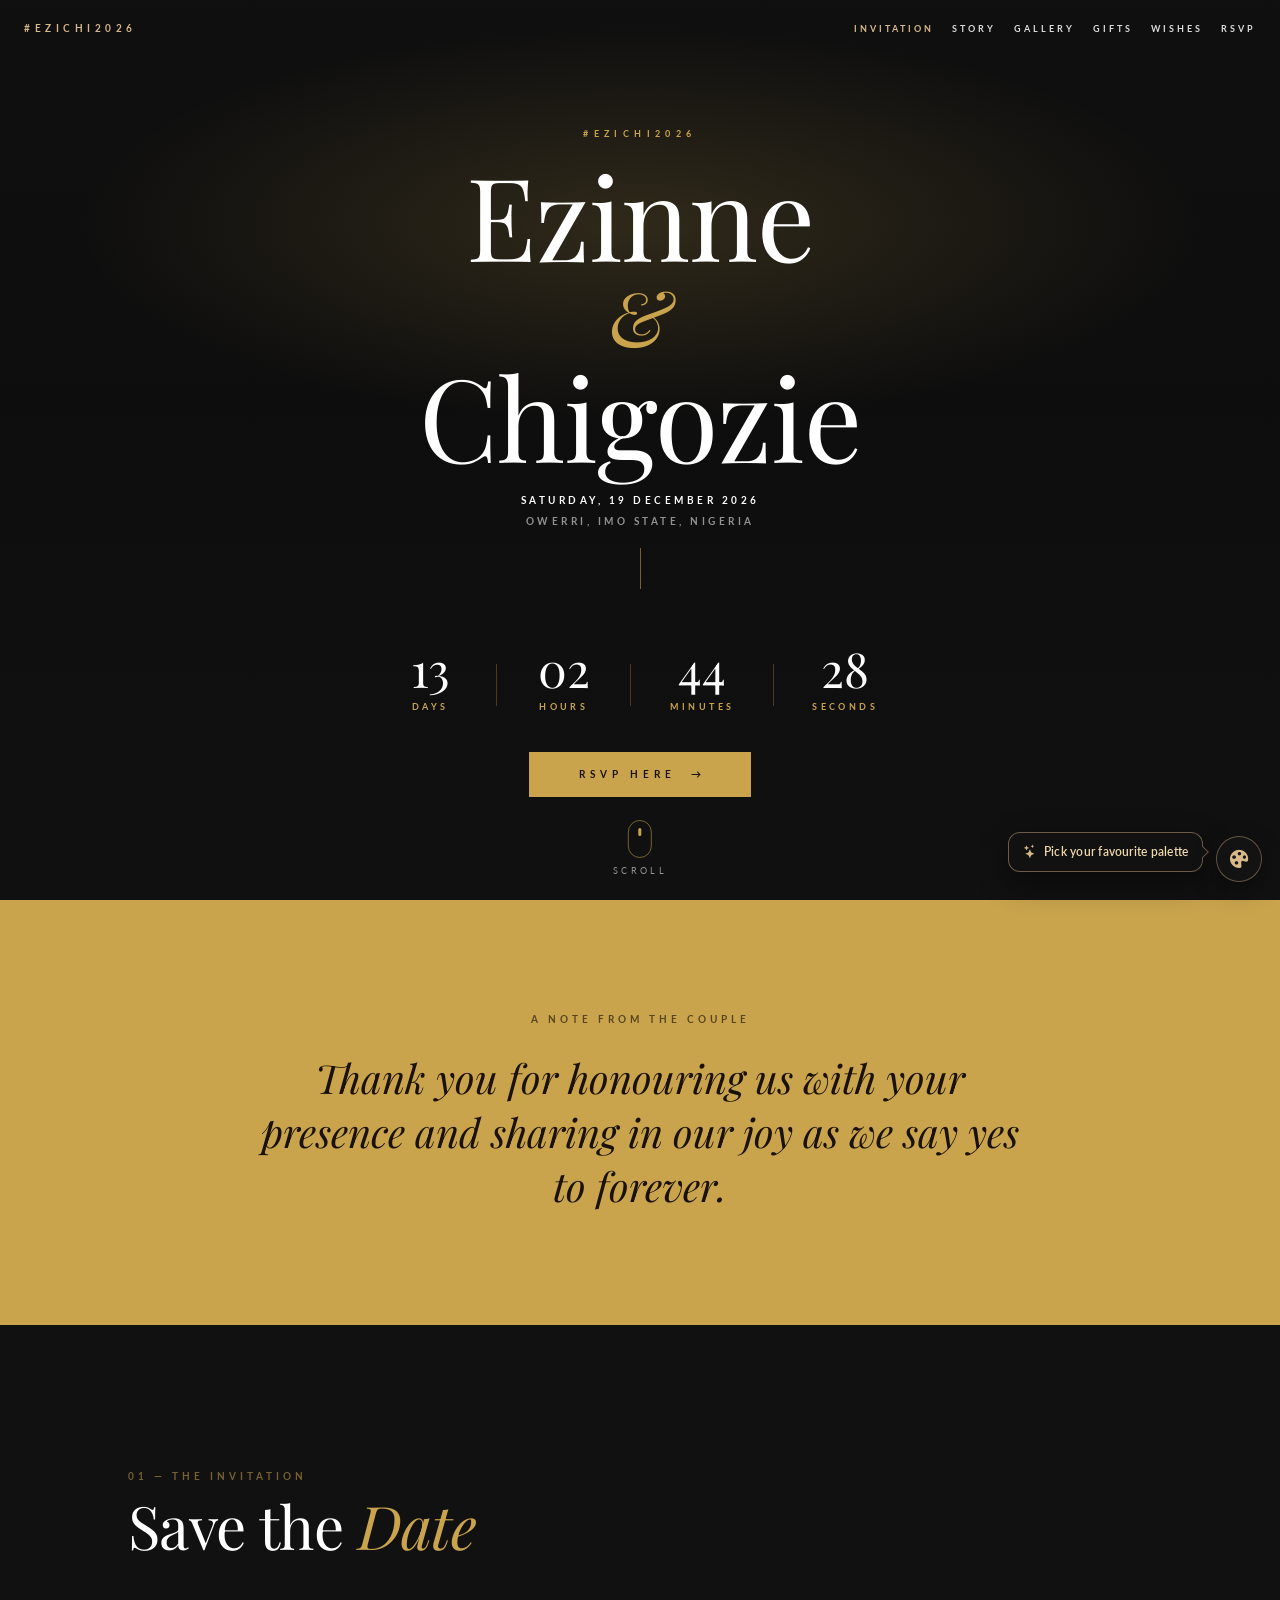
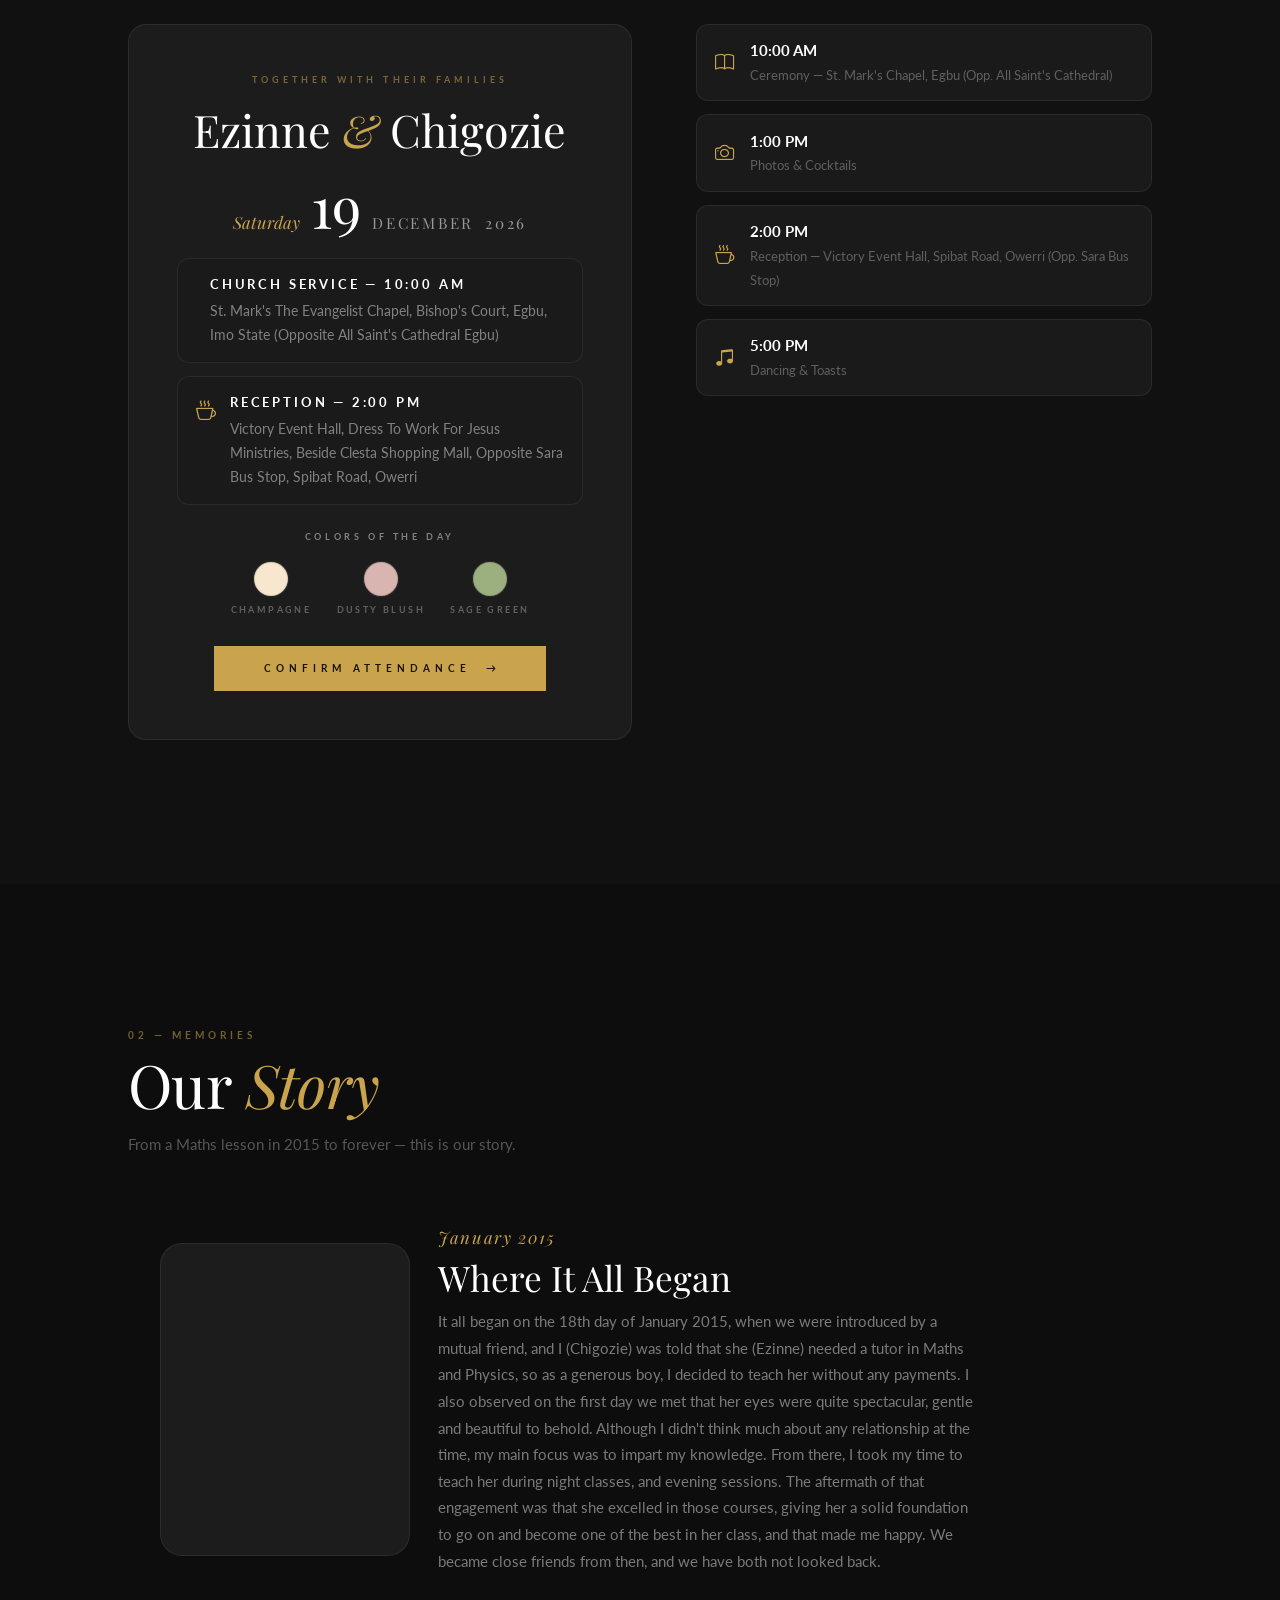
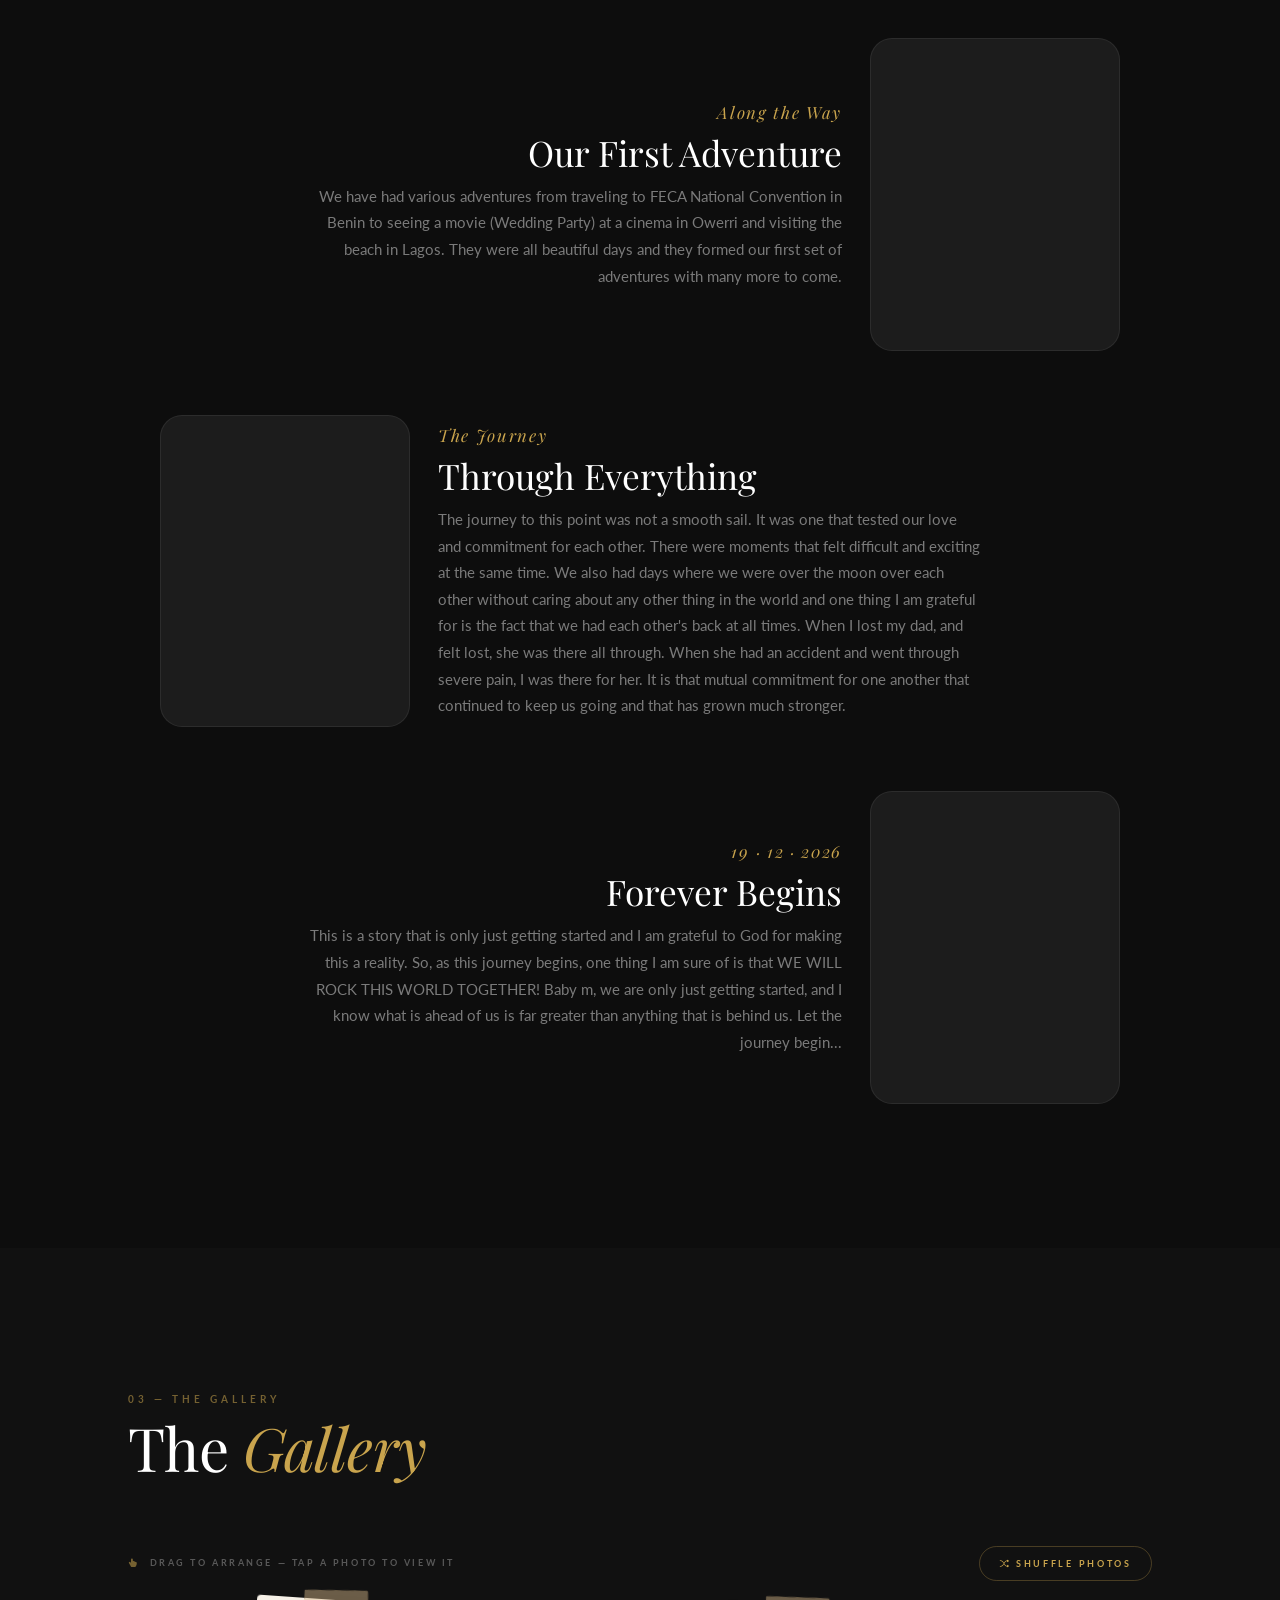
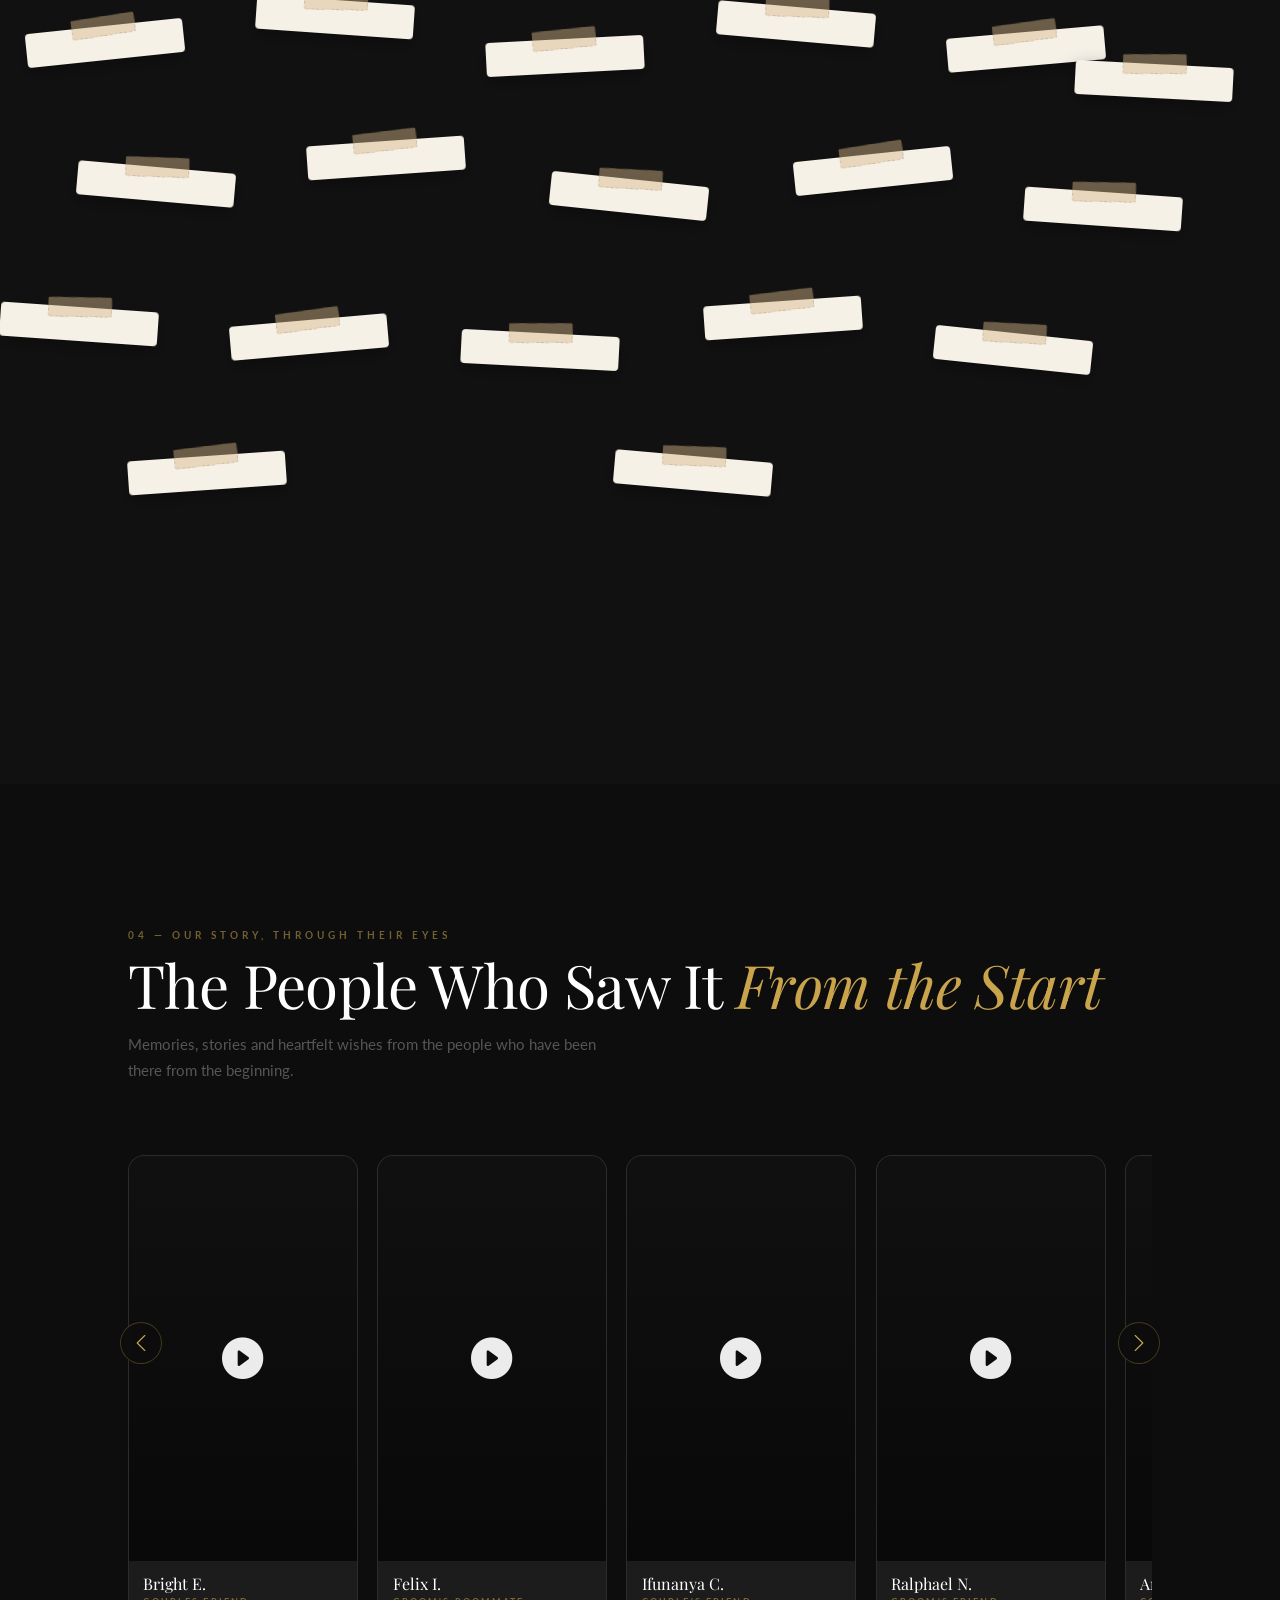
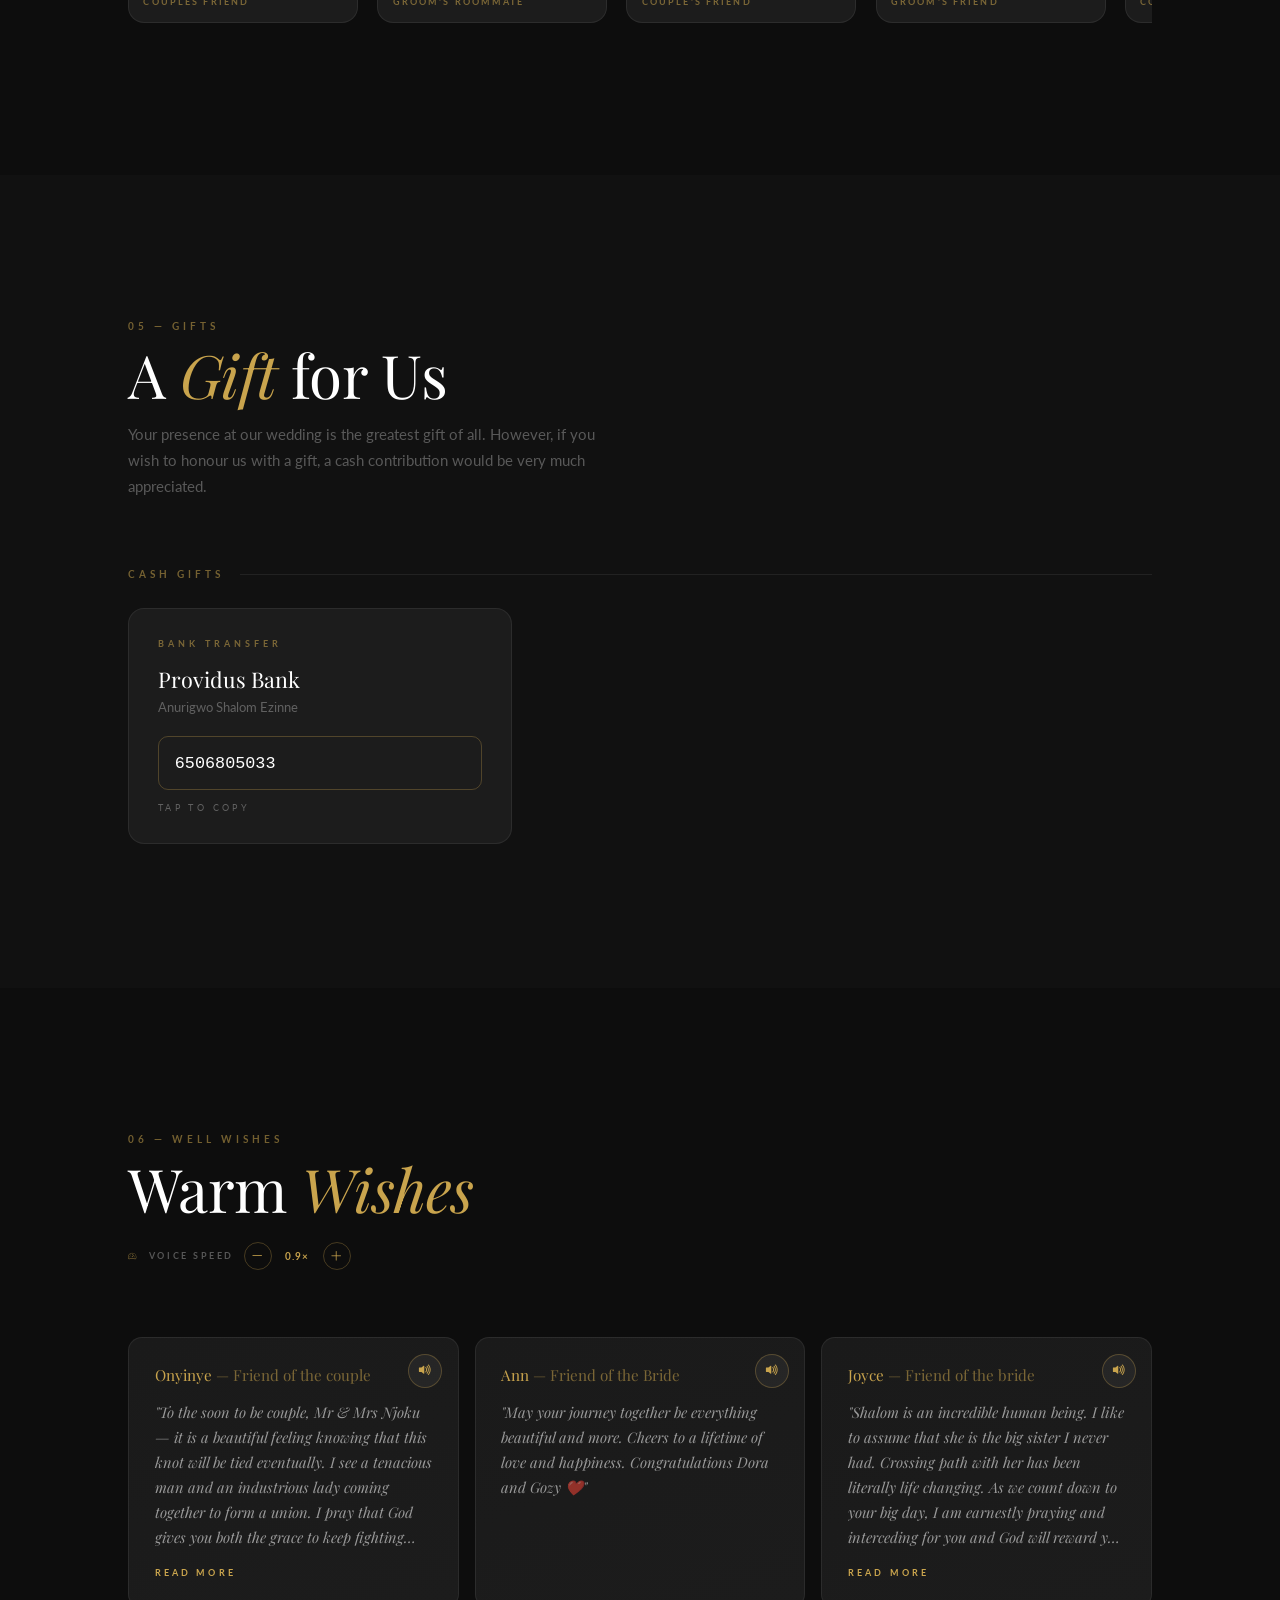
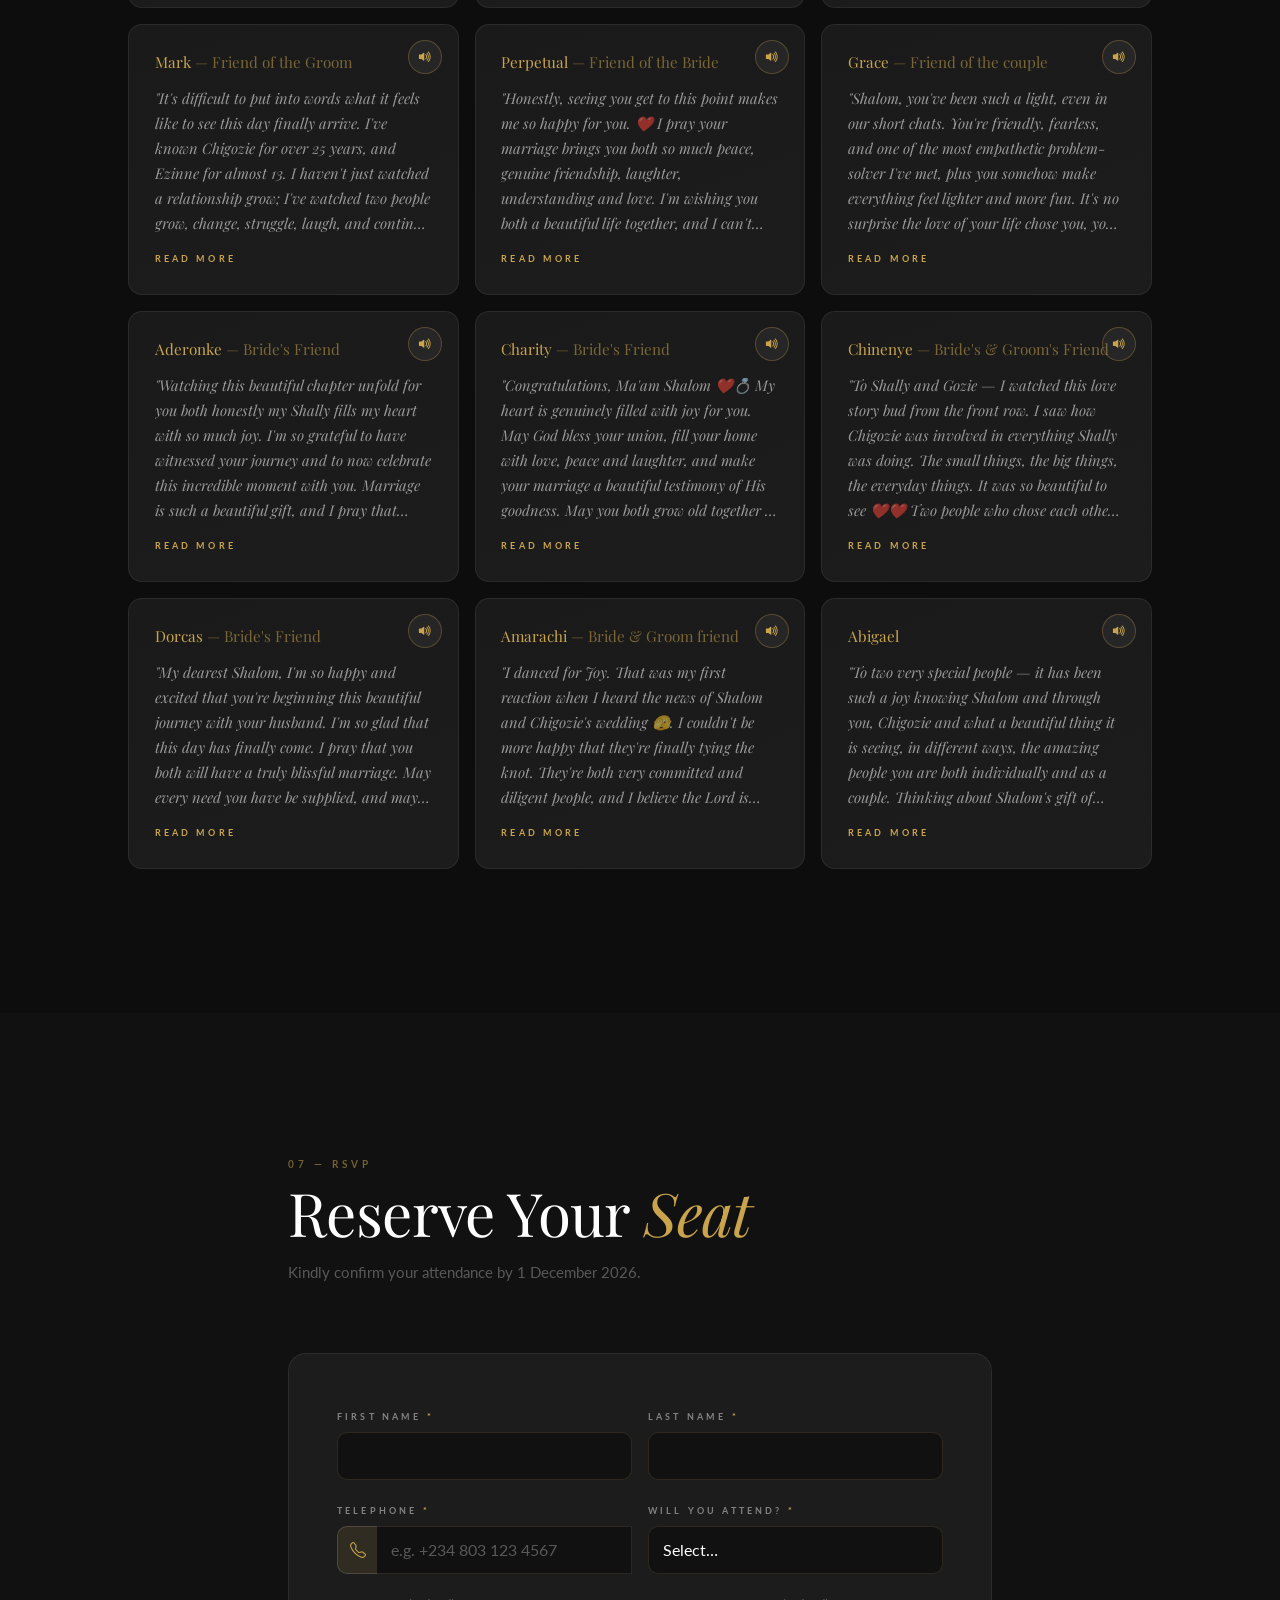
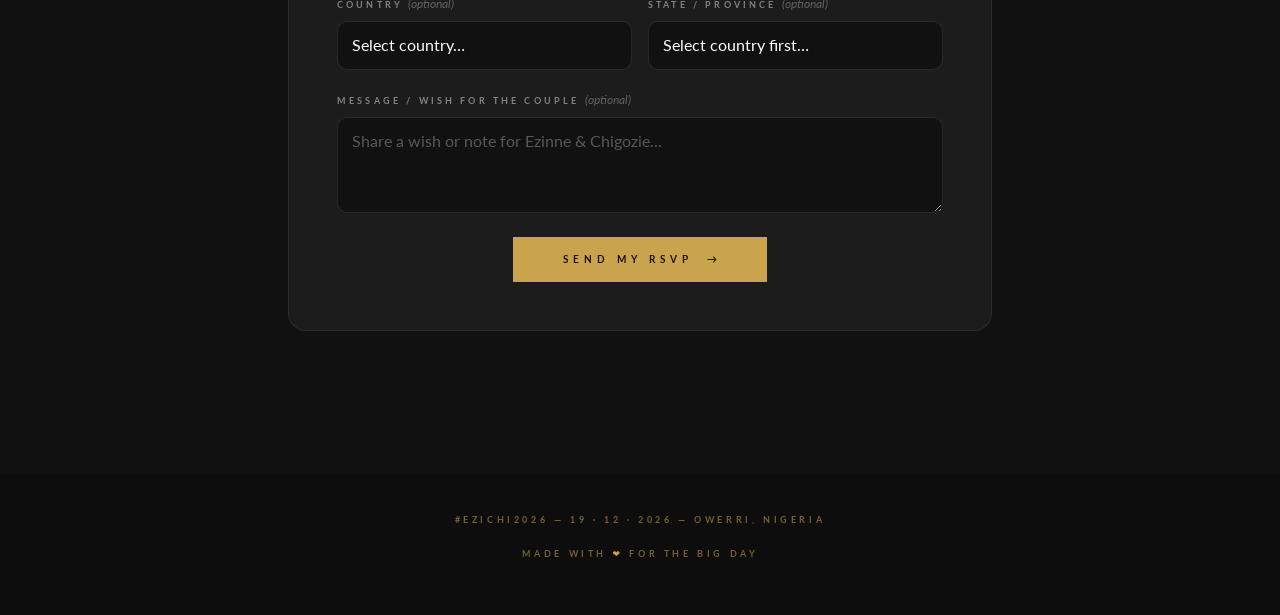
==== commit 61d81d15: "Add prev/next cycling to gallery lightbox (buttons, arrow keys, tap to advance)" ====
--- a/index.html
+++ b/index.html
@@ -558,7 +558,13 @@
       <div class="modal-content photo-modal-content">
         <button type="button" class="btn-close video-close" data-bs-dismiss="modal" aria-label="Close"></button>
         <div class="modal-body photo-modal-body">
+          <button class="photo-nav photo-prev" id="photoPrev" type="button" aria-label="Previous photo">
+            <i class="bi bi-chevron-left"></i>
+          </button>
           <img id="photoViewer" src="" alt="Gallery photo" />
+          <button class="photo-nav photo-next" id="photoNext" type="button" aria-label="Next photo">
+            <i class="bi bi-chevron-right"></i>
+          </button>
         </div>
       </div>
     </div>
--- a/css/style.css
+++ b/css/style.css
@@ -75,7 +75,8 @@
 
 /* ---- Minimal fixed nav ---- */
 #mainNav {
-  position: fixed; inset-x: 0; top: 0; z-index: 50;
+  position: fixed; top: 0; left: 0; right: 0; width: 100%;
+  z-index: 50;
   display: flex; align-items: center; justify-content: space-between;
   padding: 1.1rem 1.5rem;
   transition: background .35s ease, padding .3s ease;
@@ -117,7 +118,7 @@
   background: var(--hero-shade);
 }
 .hero-glow {
-  position: absolute; inset-x: 0; top: 0; height: 50%;
+  position: absolute; top: 0; left: 0; right: 0; height: 50%;
   background: radial-gradient(rgba(201,164,77,.18), transparent 62%);
 }
 .hero-content { position: relative; z-index: 2; padding: 5rem 1.5rem 3.5rem; }
@@ -689,15 +690,37 @@
 .photo-modal-body {
   padding: 0; background: #000; border-radius: 16px; overflow: hidden;
   display: flex; justify-content: center; align-items: center;
+  position: relative;
 }
 .photo-modal-body img {
   display: block; max-width: 100%; max-height: 80vh;
   width: auto; height: auto; border-radius: 16px;
   animation: photoIn .35s cubic-bezier(.22,.61,.36,1) both;
+  cursor: pointer;
 }
 @keyframes photoIn {
   from { opacity: 0; transform: scale(.94); }
   to   { opacity: 1; transform: scale(1); }
+}
+/* prev / next cycling */
+.photo-nav {
+  position: absolute; top: 50%; transform: translateY(-50%); z-index: 3;
+  background: rgba(0,0,0,.55); color: #d8b98a;
+  border: 1px solid rgba(216,185,138,.35); border-radius: 50%;
+  width: 44px; height: 44px; font-size: 1.3rem; line-height: 1;
+  display: grid; place-items: center; cursor: pointer;
+  backdrop-filter: blur(4px);
+  transition: color .2s, border-color .2s, background .2s;
+}
+.photo-nav:hover {
+  color: #f0d9ad; border-color: #d8b98a; background: rgba(0,0,0,.75);
+}
+.photo-prev { left: 14px; }
+.photo-next { right: 14px; }
+@media (max-width: 575px) {
+  .photo-nav { width: 38px; height: 38px; font-size: 1.1rem; }
+  .photo-prev { left: 8px; }
+  .photo-next { right: 8px; }
 }
 
 /* ---- Video modal (YouTube Shorts embed) ---- */
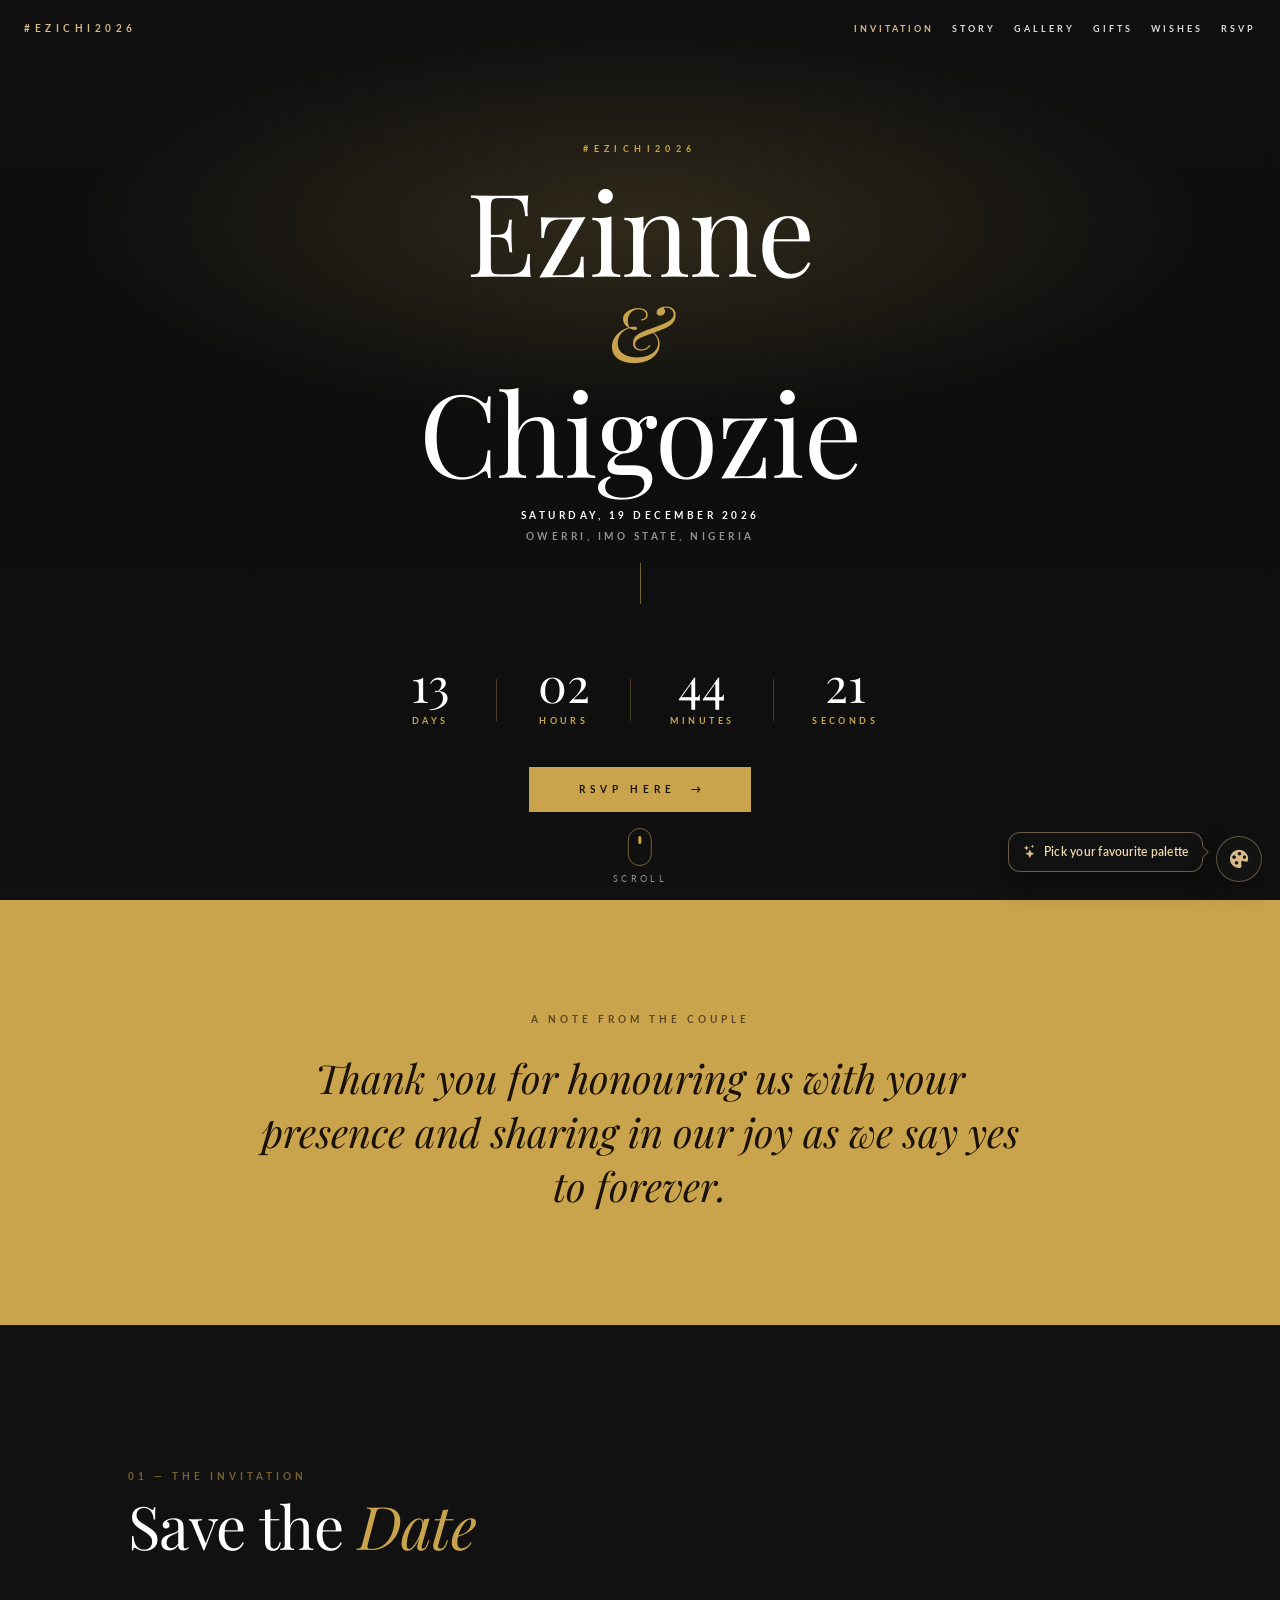
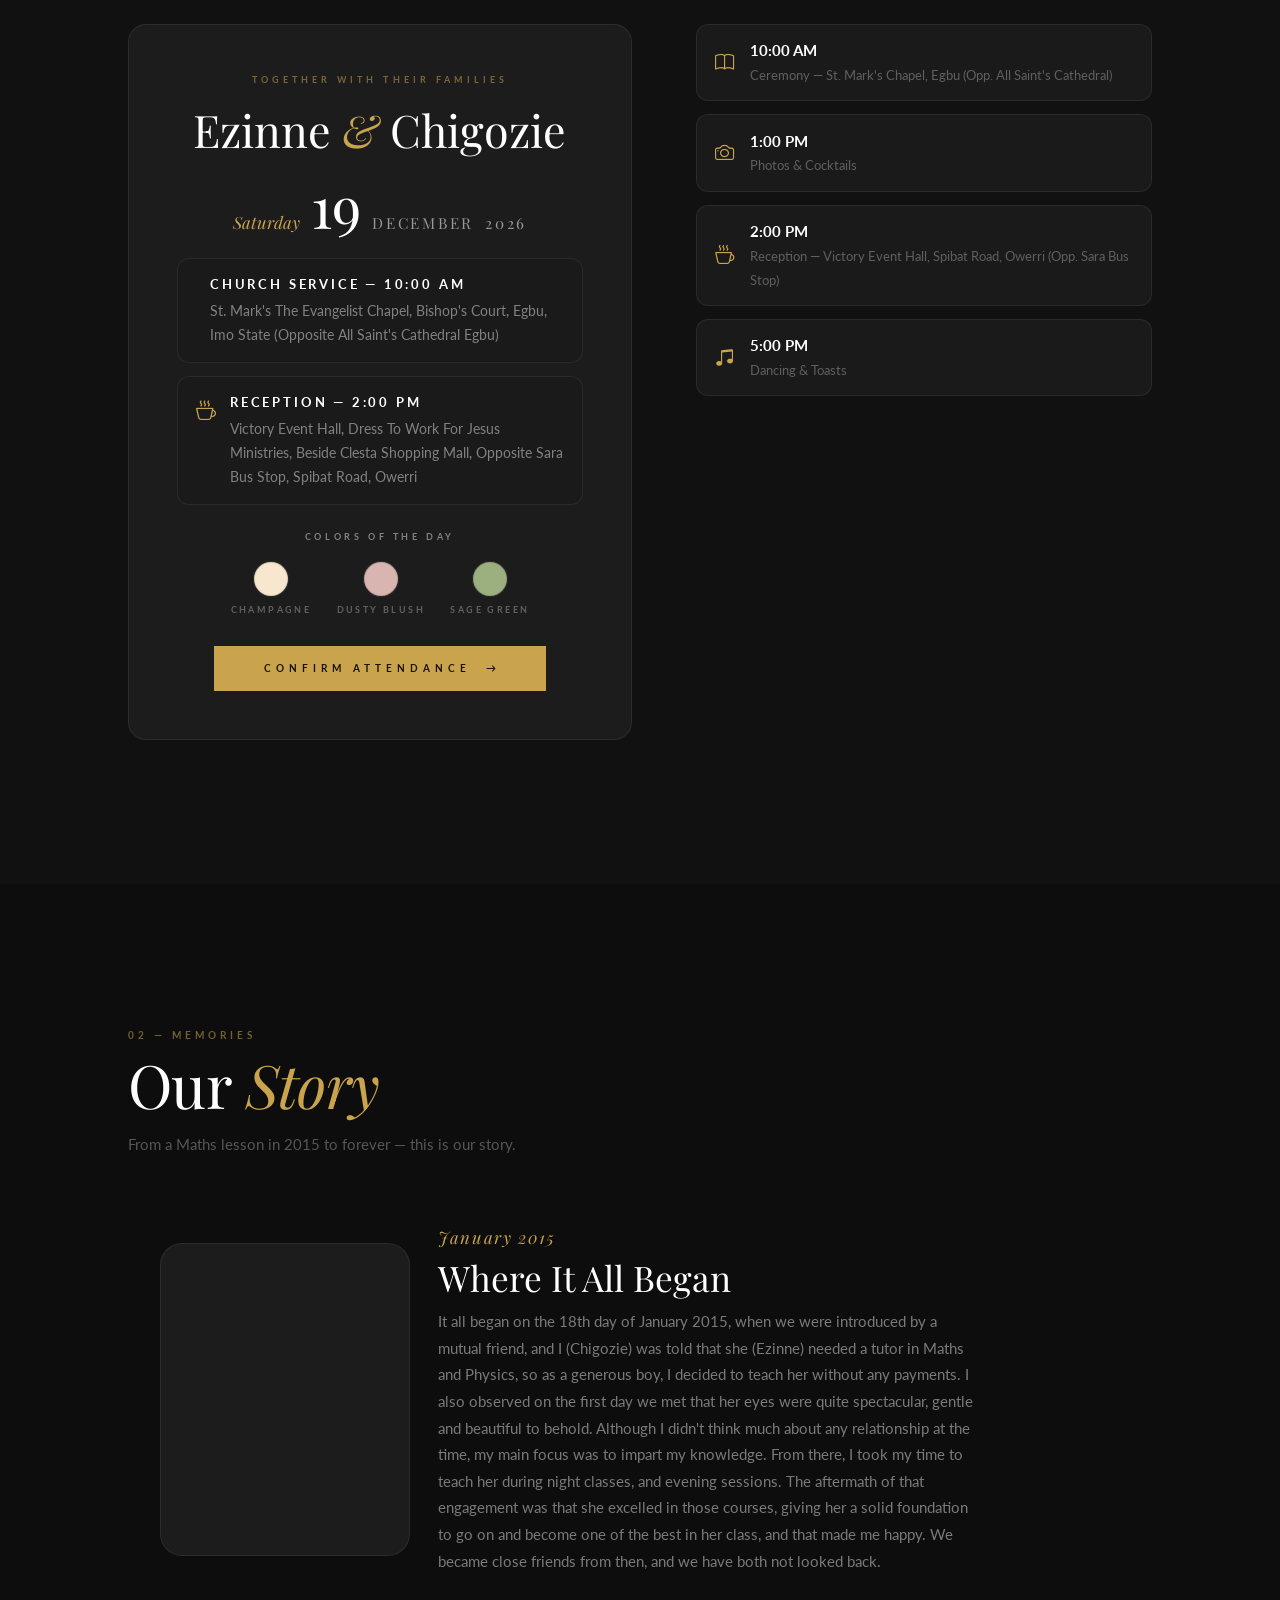
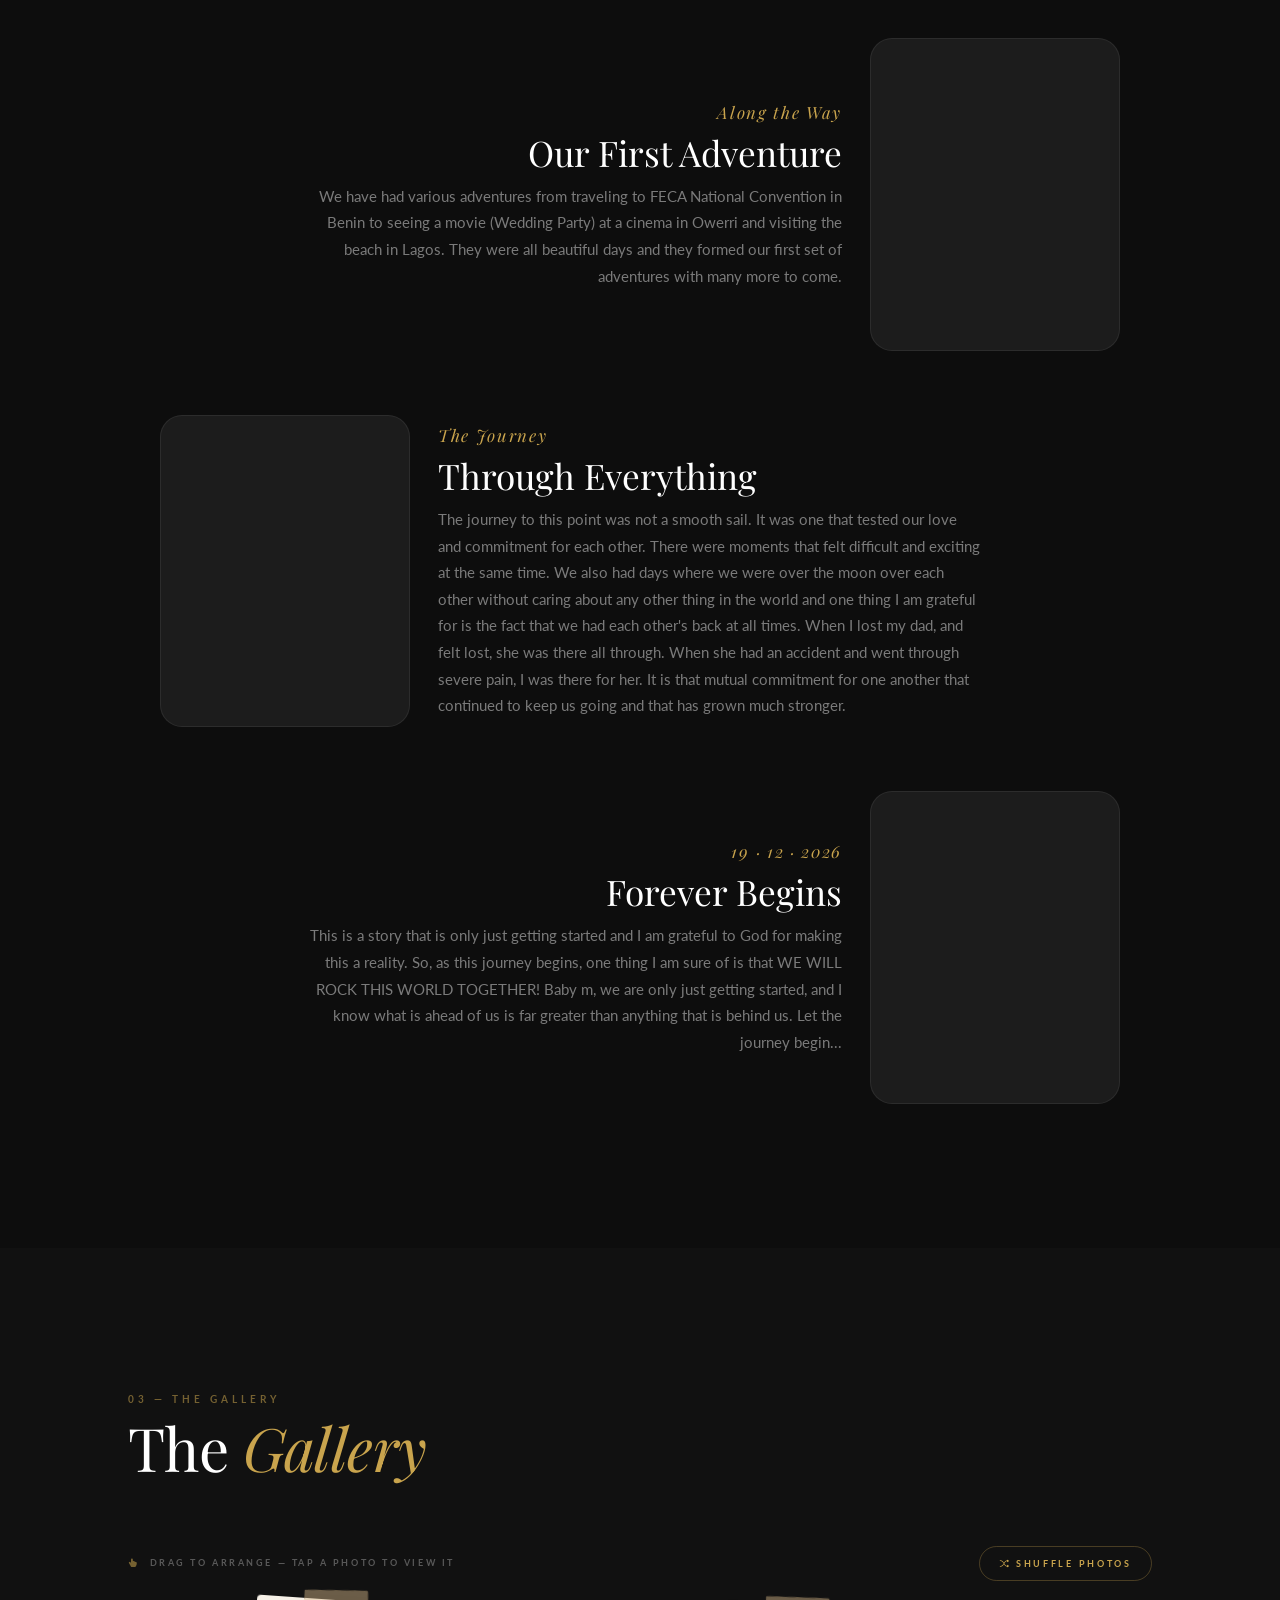
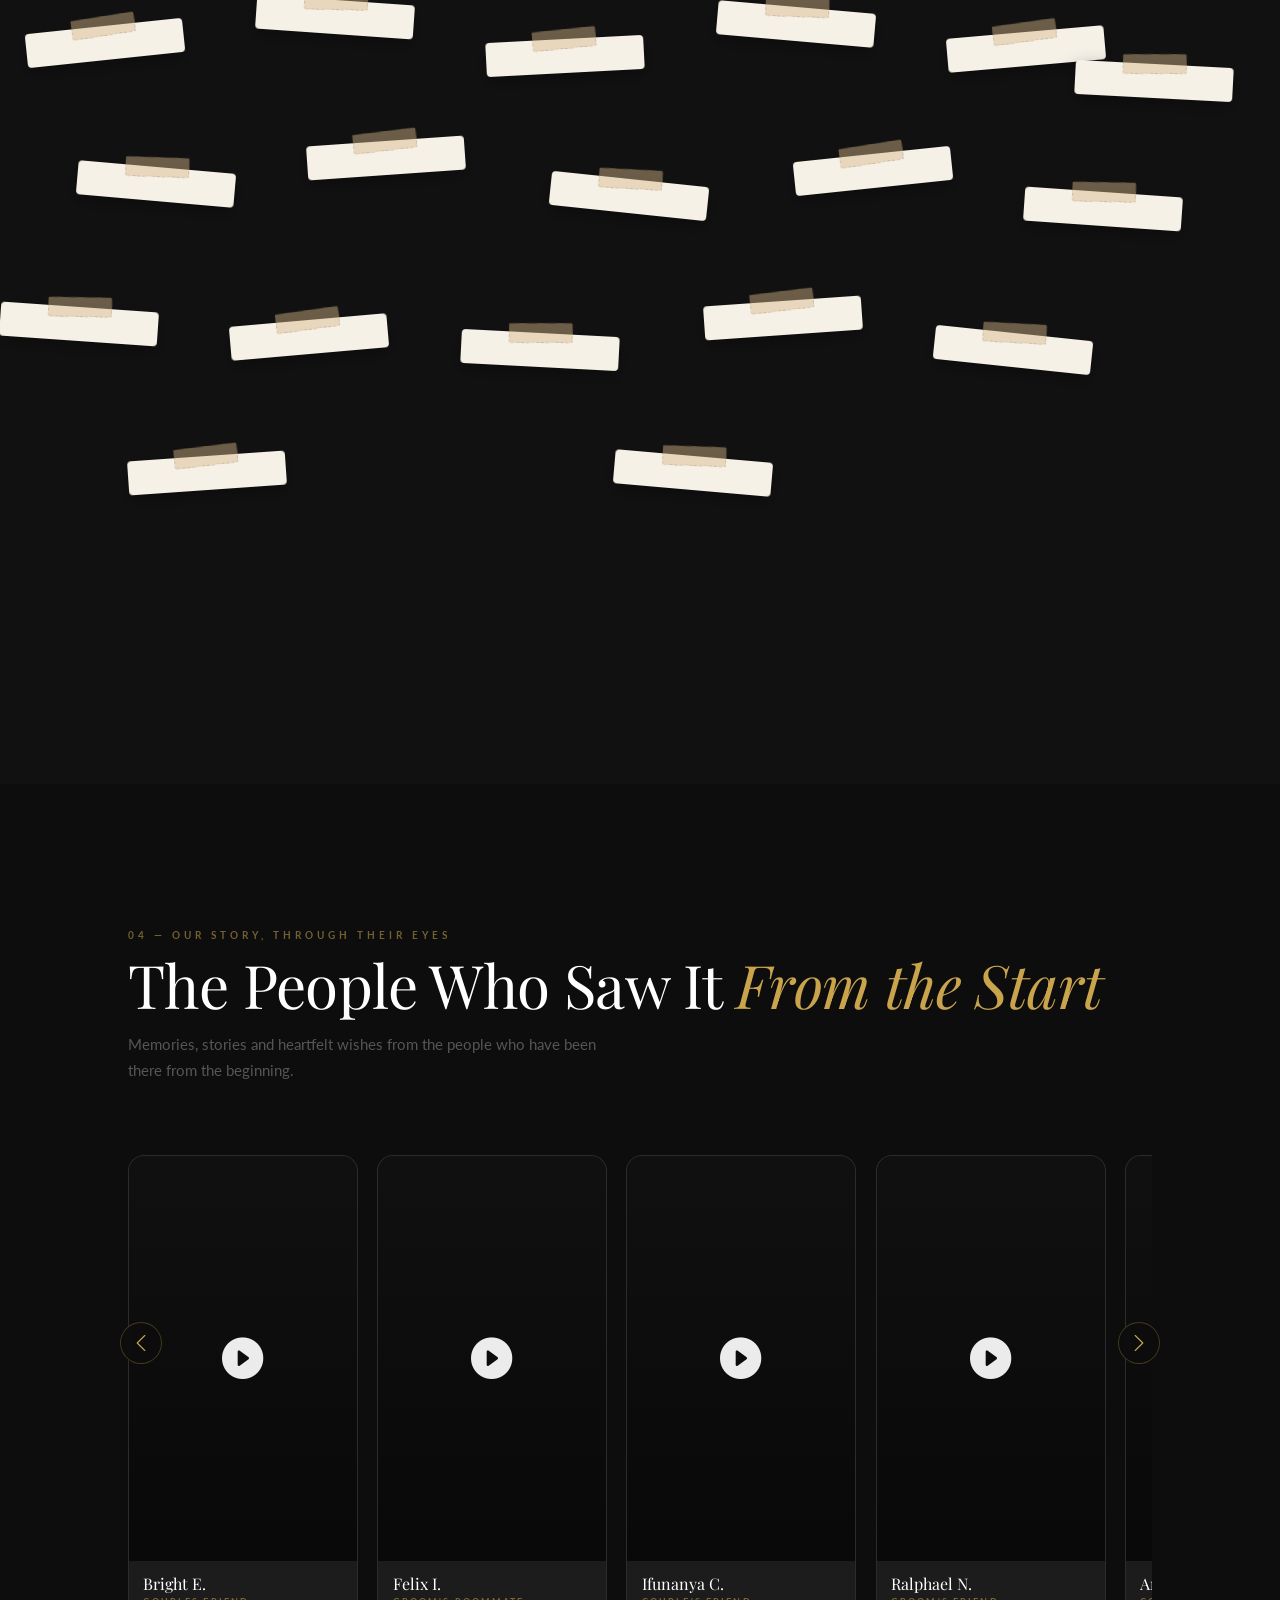
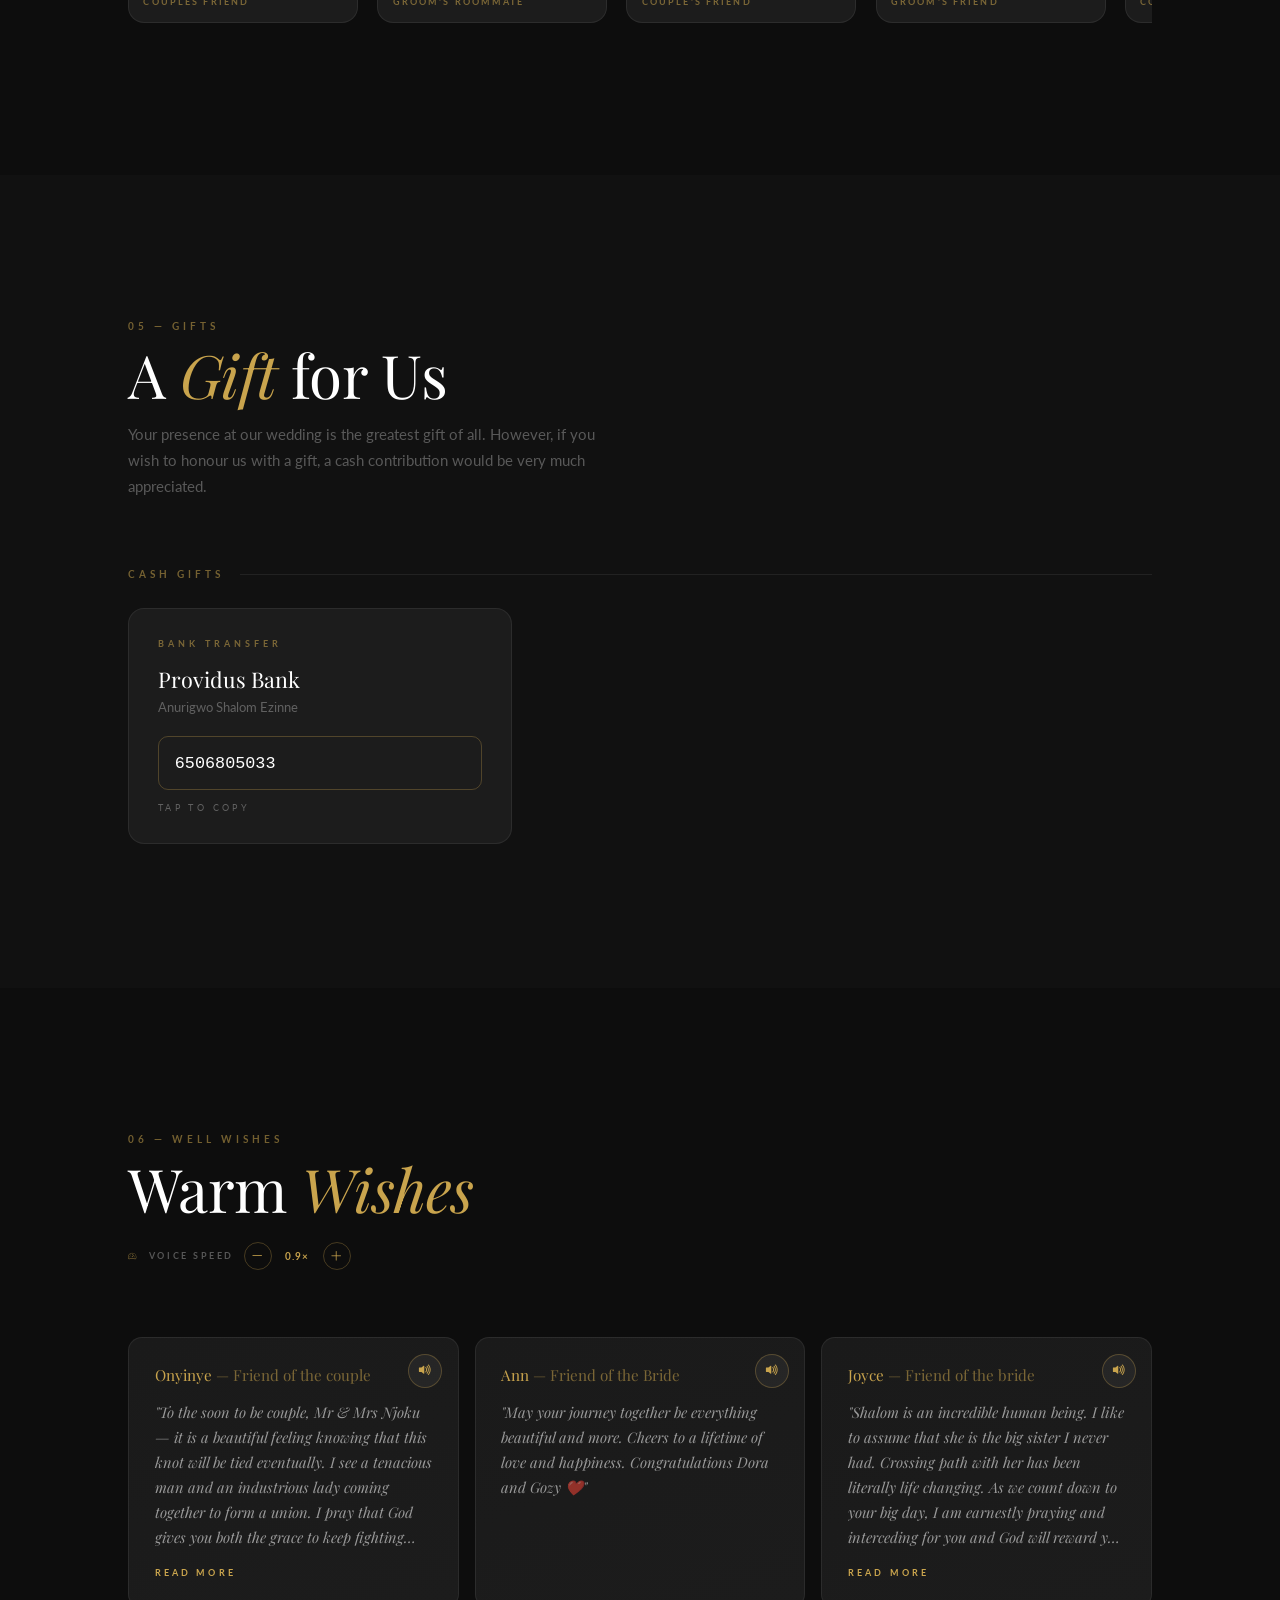
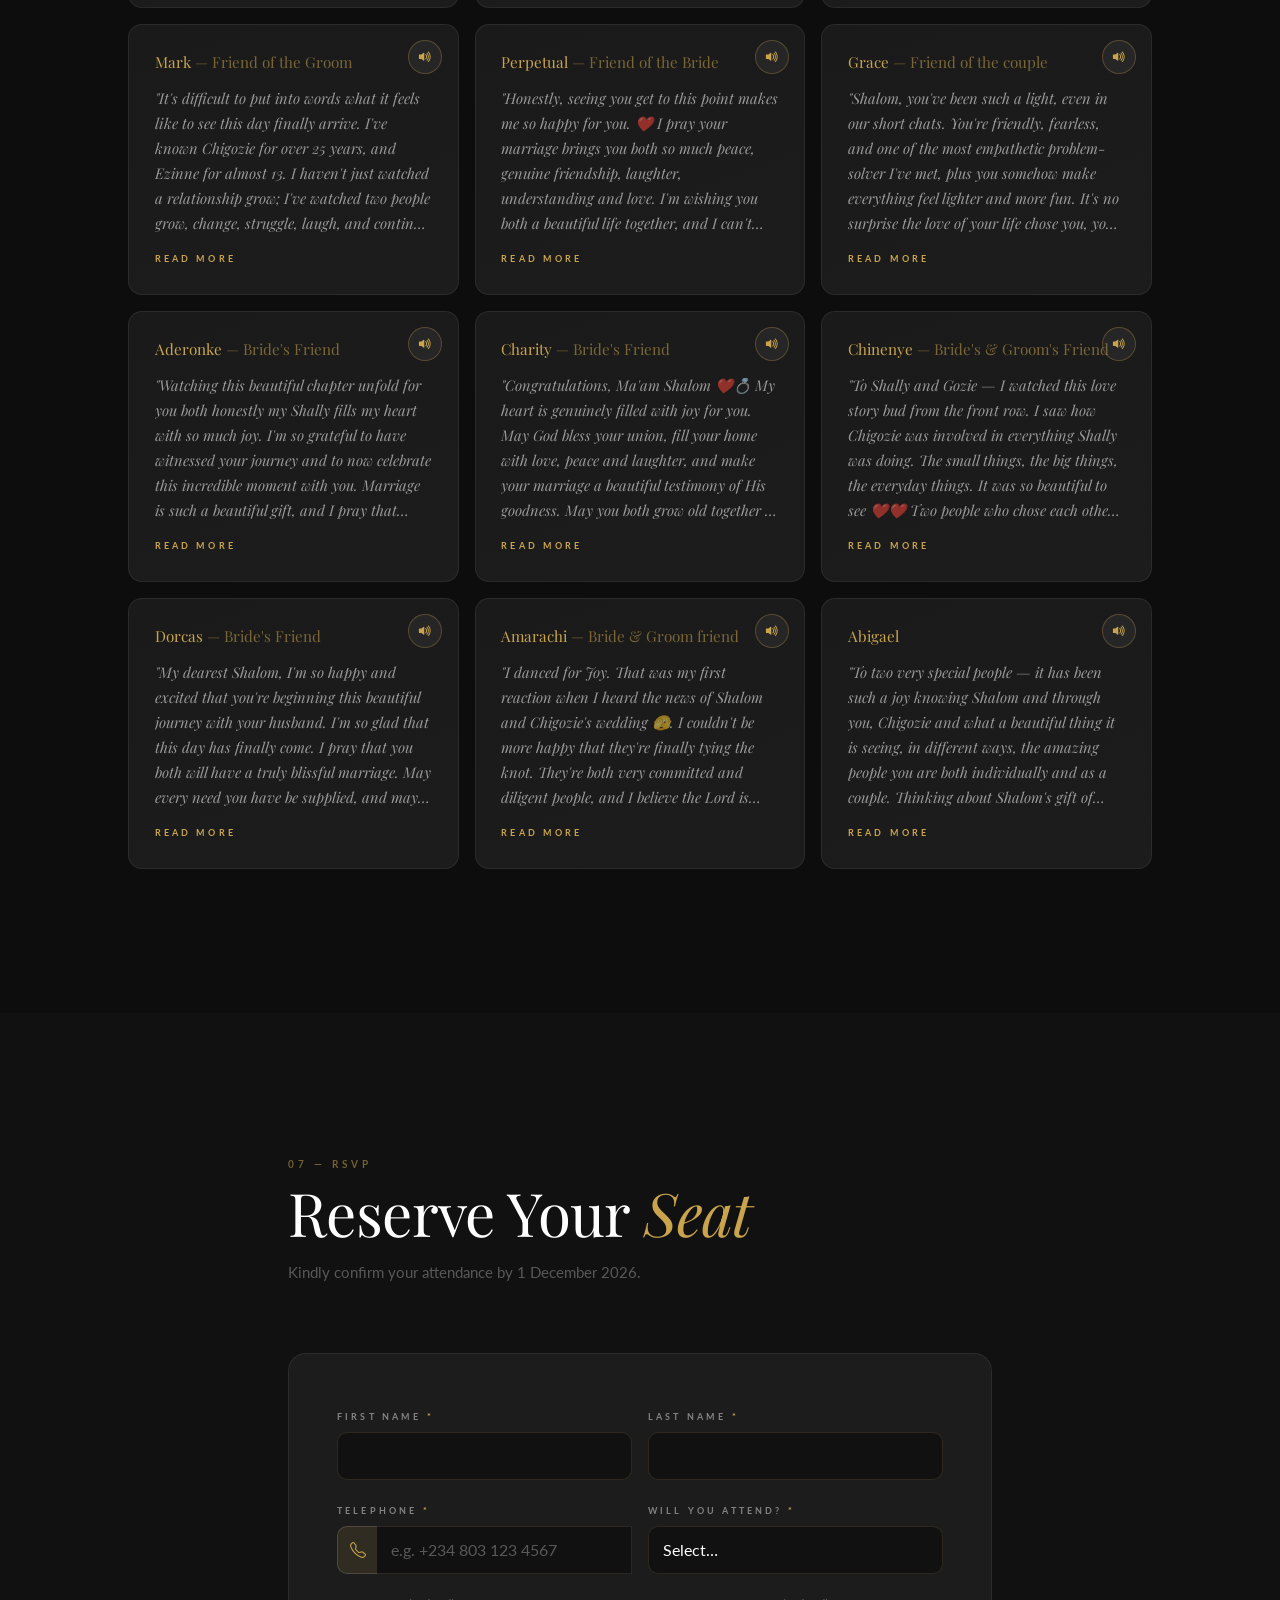
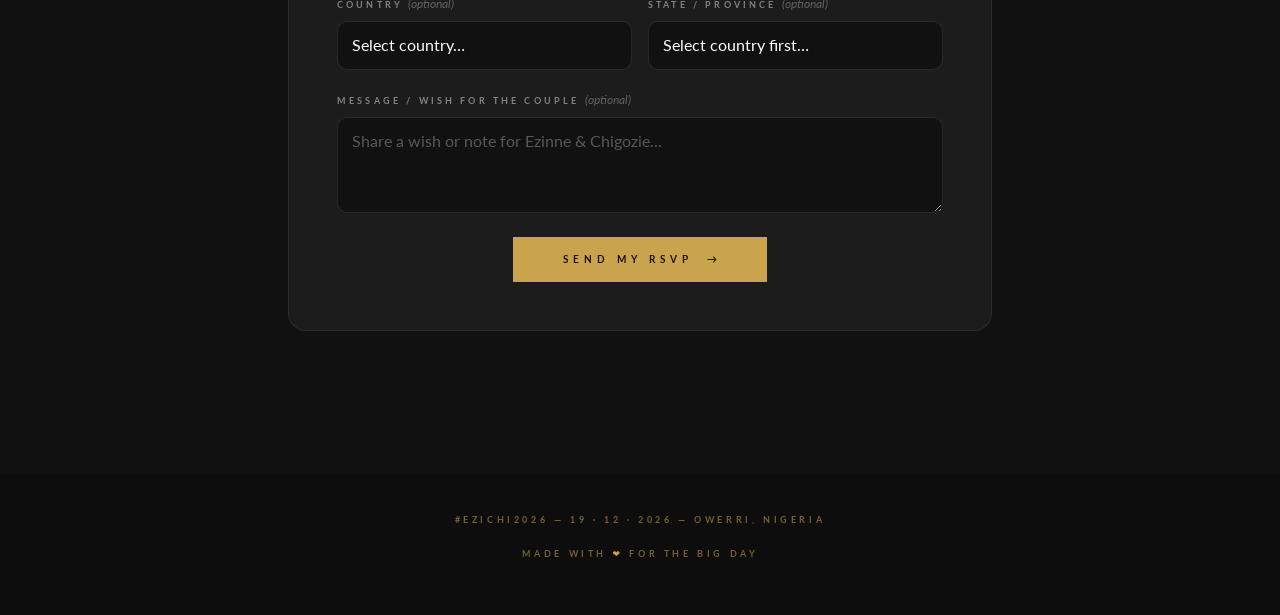
==== commit 10fe95cd: "pushed hero name down a little more" ====
--- a/index.html
+++ b/index.html
@@ -1,612 +1,1236 @@
-<!DOCTYPE html>
+<!doctype html>
 <html lang="en">
-<head>
-  <meta charset="UTF-8" />
-  <meta name="viewport" content="width=device-width, initial-scale=1.0" />
-  <meta name="description" content="Ezinne & Chigozie are getting married on 19 December 2026 in Owerri, Imo State, Nigeria. Join us to celebrate our love story." />
-  <title>Ezinne &amp; Chigozie — 19 Dec 2026</title>
-
-  <!-- Bootstrap 5 CSS -->
-  <link href="https://cdn.jsdelivr.net/npm/bootstrap@5.3.3/dist/css/bootstrap.min.css" rel="stylesheet" />
-
-  <!-- Bootstrap Icons -->
-  <link rel="stylesheet" href="https://cdn.jsdelivr.net/npm/bootstrap-icons@1.11.3/font/bootstrap-icons.min.css" />
-
-  <!-- Google Fonts -->
-  <link rel="preconnect" href="https://fonts.googleapis.com" />
-  <link rel="preconnect" href="https://fonts.gstatic.com" crossorigin />
-  <link
-    href="https://fonts.googleapis.com/css2?family=Playfair+Display:ital,wght@0,400;0,500;0,600;0,700;1,400;1,500&family=Cormorant+Garamond:ital,wght@0,400;0,500;0,600;1,400&family=Lato:wght@300;400;500;700&display=swap"
-    rel="stylesheet"
-  />
-
-  <link rel="stylesheet" href="css/style.css" />
-</head>
-<body data-bs-spy="scroll" data-bs-target="#mainNav" data-bs-offset="120" tabindex="0">
-
-  <!-- ============ NAV ============ -->
-  <nav id="mainNav">
-    <a class="nav-hashtag" href="#hero">#Ezichi2026</a>
-    <div class="nav-links">
-      <a class="nav-link" href="#invitation">Invitation</a>
-      <a class="nav-link" href="#story">Story</a>
-      <a class="nav-link d-none d-sm-inline" href="#gallery">Gallery</a>
-      <a class="nav-link" href="#gifts">Gifts</a>
-      <a class="nav-link d-none d-sm-inline" href="#wishes">Wishes</a>
-      <a class="nav-link" href="#rsvp">RSVP</a>
-    </div>
-  </nav>
-
-  <main>
-    <!-- ============ HERO ============ -->
-    <section id="hero" class="hero">
-      <div class="hero-bg" style="background-image:url('https://i.ibb.co/v415mrB2/Ezichi-2026.png');"></div>
-      <div class="hero-shade"></div>
-      <div class="hero-glow"></div>
-
-      <div class="hero-content">
-        <p class="hero-eyebrow reveal visible">#Ezichi2026</p>
-        <h1 class="hero-names">
-          <span class="hero-name">Ezinne</span>
-          <span class="hero-amp">&amp;</span>
-          <span class="hero-name">Chigozie</span>
-        </h1>
-
-        <div class="hero-meta">
-          <p>Saturday, 19 December 2026</p>
-          <p class="hero-place">Owerri, Imo State, Nigeria</p>
-          <div class="hero-divider"></div>
+  <head>
+    <meta charset="UTF-8" />
+    <meta name="viewport" content="width=device-width, initial-scale=1.0" />
+    <meta
+      name="description"
+      content="Ezinne & Chigozie are getting married on 19 December 2026 in Owerri, Imo State, Nigeria. Join us to celebrate our love story."
+    />
+    <title>Ezinne &amp; Chigozie — 19 Dec 2026</title>
+
+    <!-- Bootstrap 5 CSS -->
+    <link
+      href="https://cdn.jsdelivr.net/npm/bootstrap@5.3.3/dist/css/bootstrap.min.css"
+      rel="stylesheet"
+    />
+
+    <!-- Bootstrap Icons -->
+    <link
+      rel="stylesheet"
+      href="https://cdn.jsdelivr.net/npm/bootstrap-icons@1.11.3/font/bootstrap-icons.min.css"
+    />
+
+    <!-- Google Fonts -->
+    <link rel="preconnect" href="https://fonts.googleapis.com" />
+    <link rel="preconnect" href="https://fonts.gstatic.com" crossorigin />
+    <link
+      href="https://fonts.googleapis.com/css2?family=Playfair+Display:ital,wght@0,400;0,500;0,600;0,700;1,400;1,500&family=Cormorant+Garamond:ital,wght@0,400;0,500;0,600;1,400&family=Lato:wght@300;400;500;700&display=swap"
+      rel="stylesheet"
+    />
+
+    <link rel="stylesheet" href="css/style.css" />
+  </head>
+  <body
+    data-bs-spy="scroll"
+    data-bs-target="#mainNav"
+    data-bs-offset="120"
+    tabindex="0"
+  >
+    <!-- ============ NAV ============ -->
+    <nav id="mainNav">
+      <a class="nav-hashtag" href="#hero">#Ezichi2026</a>
+      <div class="nav-links">
+        <a class="nav-link" href="#invitation">Invitation</a>
+        <a class="nav-link" href="#story">Story</a>
+        <a class="nav-link d-none d-sm-inline" href="#gallery">Gallery</a>
+        <a class="nav-link" href="#gifts">Gifts</a>
+        <a class="nav-link d-none d-sm-inline" href="#wishes">Wishes</a>
+        <a class="nav-link" href="#rsvp">RSVP</a>
+      </div>
+    </nav>
+
+    <main>
+      <!-- ============ HERO ============ -->
+      <section id="hero" class="hero">
+        <div
+          class="hero-bg"
+          style="
+            background-image: url(&quot;https://i.ibb.co/v415mrB2/Ezichi-2026.png&quot;);
+          "
+        ></div>
+        <div class="hero-shade"></div>
+        <div class="hero-glow"></div>
+
+        <div class="hero-content">
+          <div>
+            <p class="hero-eyebrow reveal visible">#Ezichi2026</p>
+            <h1 class="hero-names">
+              <span class="hero-name">Ezinne</span>
+              <span class="hero-amp">&amp;</span>
+              <span class="hero-name">Chigozie</span>
+            </h1>
+
+            <div class="hero-meta">
+              <p>Saturday, 19 December 2026</p>
+              <p class="hero-place">Owerri, Imo State, Nigeria</p>
+              <div class="hero-divider"></div>
+            </div>
+          </div>
+
+          <!-- Countdown -->
+          <div class="countdown" aria-label="Countdown to the wedding">
+            <div class="cd-unit">
+              <span class="cd-num" id="cd-days">000</span
+              ><span class="cd-label">Days</span>
+            </div>
+            <span class="cd-sep"></span>
+            <div class="cd-unit">
+              <span class="cd-num" id="cd-hours">00</span
+              ><span class="cd-label">Hours</span>
+            </div>
+            <span class="cd-sep"></span>
+            <div class="cd-unit">
+              <span class="cd-num" id="cd-minutes">00</span
+              ><span class="cd-label">Minutes</span>
+            </div>
+            <span class="cd-sep"></span>
+            <div class="cd-unit">
+              <span class="cd-num" id="cd-seconds">00</span
+              ><span class="cd-label">Seconds</span>
+            </div>
+          </div>
+
+          <!-- "About to wed" state (shown when the countdown ends) -->
+          <div class="wed-now" id="wedNow" aria-live="polite" hidden>
+            <span class="wed-now-ornament"
+              ><i class="bi bi-heart-fill"></i
+            ></span>
+            <p class="wed-now-text">About to wed</p>
+            <span class="wed-now-ornament"
+              ><i class="bi bi-heart-fill"></i
+            ></span>
+          </div>
+
+          <div style="margin-top: 2.4rem">
+            <a href="#rsvp" class="btn-gold"
+              >RSVP Here <span aria-hidden="true">&rarr;</span></a
+            >
+          </div>
         </div>
 
-        <!-- Countdown -->
-        <div class="countdown" aria-label="Countdown to the wedding">
-          <div class="cd-unit"><span class="cd-num" id="cd-days">000</span><span class="cd-label">Days</span></div>
-          <span class="cd-sep"></span>
-          <div class="cd-unit"><span class="cd-num" id="cd-hours">00</span><span class="cd-label">Hours</span></div>
-          <span class="cd-sep"></span>
-          <div class="cd-unit"><span class="cd-num" id="cd-minutes">00</span><span class="cd-label">Minutes</span></div>
-          <span class="cd-sep"></span>
-          <div class="cd-unit"><span class="cd-num" id="cd-seconds">00</span><span class="cd-label">Seconds</span></div>
-        </div>
-
-        <!-- "About to wed" state (shown when the countdown ends) -->
-        <div class="wed-now" id="wedNow" aria-live="polite" hidden>
-          <span class="wed-now-ornament"><i class="bi bi-heart-fill"></i></span>
-          <p class="wed-now-text">About to wed</p>
-          <span class="wed-now-ornament"><i class="bi bi-heart-fill"></i></span>
-        </div>
-
-        <div style="margin-top:2.4rem;">
-          <a href="#rsvp" class="btn-gold">RSVP Here <span aria-hidden="true">&rarr;</span></a>
-        </div>
-      </div>
-
-      <a href="#invitation" class="scroll-cue" aria-label="Scroll to invitation">
-        <span class="mouse"><span class="wheel"></span></span>
-        <span>scroll</span>
-      </a>
-    </section>
-
-    <!-- ============ GOLD BAND — NOTE FROM THE COUPLE ============ -->
-    <section class="note-band section-gold">
-      <p class="eyebrow">A Note from the Couple</p>
-      <blockquote>
-        Thank you for honouring us with your presence and sharing in our joy
-        as we say yes to forever.
-      </blockquote>
-    </section>
-
-    <!-- ============ 01 — THE INVITATION ============ -->
-    <section id="invitation" class="section section-dark-2">
-      <div class="section-inner">
-        <div class="section-head reveal" data-reveal>
-          <p class="eyebrow">01 — The Invitation</p>
-          <h2 class="section-title">Save the <em>Date</em></h2>
-        </div>
-
-        <div class="invite-grid">
-          <div class="invite-card reveal" data-reveal>
-            <p class="invite-pre">Together with their families</p>
-            <div class="invite-names">
-              Ezinne <span class="amp">&amp;</span> Chigozie
-            </div>
-            <div class="invite-date-row">
-              <span class="dow">Saturday</span>
-              <span class="day">19</span>
-              <span class="month">December</span>
-              <span class="year">2026</span>
-            </div>
-            <div class="venues">
-              <div class="venue-item">
-                <i class="bi bi-church"></i>
+        <a
+          href="#invitation"
+          class="scroll-cue"
+          aria-label="Scroll to invitation"
+        >
+          <span class="mouse"><span class="wheel"></span></span>
+          <span>scroll</span>
+        </a>
+      </section>
+
+      <!-- ============ GOLD BAND — NOTE FROM THE COUPLE ============ -->
+      <section class="note-band section-gold">
+        <p class="eyebrow">A Note from the Couple</p>
+        <blockquote>
+          Thank you for honouring us with your presence and sharing in our joy
+          as we say yes to forever.
+        </blockquote>
+      </section>
+
+      <!-- ============ 01 — THE INVITATION ============ -->
+      <section id="invitation" class="section section-dark-2">
+        <div class="section-inner">
+          <div class="section-head reveal" data-reveal>
+            <p class="eyebrow">01 — The Invitation</p>
+            <h2 class="section-title">Save the <em>Date</em></h2>
+          </div>
+
+          <div class="invite-grid">
+            <div class="invite-card reveal" data-reveal>
+              <p class="invite-pre">Together with their families</p>
+              <div class="invite-names">
+                Ezinne <span class="amp">&amp;</span> Chigozie
+              </div>
+              <div class="invite-date-row">
+                <span class="dow">Saturday</span>
+                <span class="day">19</span>
+                <span class="month">December</span>
+                <span class="year">2026</span>
+              </div>
+              <div class="venues">
+                <div class="venue-item">
+                  <i class="bi bi-church"></i>
+                  <div>
+                    <strong>Church Service — 10:00 AM</strong>
+                    <span
+                      >St. Mark's The Evangelist Chapel, Bishop's Court, Egbu,
+                      Imo State (Opposite All Saint's Cathedral Egbu)</span
+                    >
+                  </div>
+                </div>
+                <div class="venue-item">
+                  <i class="bi bi-cup-hot"></i>
+                  <div>
+                    <strong>Reception — 2:00 PM</strong>
+                    <span
+                      >Victory Event Hall, Dress To Work For Jesus Ministries,
+                      Beside Clesta Shopping Mall, Opposite Sara Bus Stop,
+                      Spibat Road, Owerri</span
+                    >
+                  </div>
+                </div>
+              </div>
+              <div class="day-colors">
+                <p class="day-colors-label">Colors of the day</p>
+                <div class="color-swatches">
+                  <span class="swatch" title="Champagne">
+                    <i style="--sw: #f7e7ce"></i><em>Champagne</em>
+                  </span>
+                  <span class="swatch" title="Dusty Blush">
+                    <i style="--sw: #d8b5b1"></i><em>Dusty Blush</em>
+                  </span>
+                  <span class="swatch" title="Sage Green">
+                    <i style="--sw: #9cb07f"></i><em>Sage Green</em>
+                  </span>
+                </div>
+              </div>
+              <a href="#rsvp" class="btn-gold"
+                >Confirm Attendance <span aria-hidden="true">&rarr;</span></a
+              >
+            </div>
+
+            <div class="schedule reveal" data-reveal>
+              <div class="sched-item">
+                <i class="bi bi-book"></i>
                 <div>
-                  <strong>Church Service — 10:00 AM</strong>
-                  <span>St. Mark's The Evangelist Chapel, Bishop's Court, Egbu, Imo State (Opposite All Saint's Cathedral Egbu)</span>
-                </div>
-              </div>
-              <div class="venue-item">
+                  <strong>10:00 AM</strong
+                  ><span
+                    >Ceremony — St. Mark's Chapel, Egbu (Opp. All Saint's
+                    Cathedral)</span
+                  >
+                </div>
+              </div>
+              <div class="sched-item">
+                <i class="bi bi-camera"></i>
+                <div>
+                  <strong>1:00 PM</strong><span>Photos &amp; Cocktails</span>
+                </div>
+              </div>
+              <div class="sched-item">
                 <i class="bi bi-cup-hot"></i>
                 <div>
-                  <strong>Reception — 2:00 PM</strong>
-                  <span>Victory Event Hall, Dress To Work For Jesus Ministries, Beside Clesta Shopping Mall, Opposite Sara Bus Stop, Spibat Road, Owerri</span>
-                </div>
-              </div>
-            </div>
-            <div class="day-colors">
-              <p class="day-colors-label">Colors of the day</p>
-              <div class="color-swatches">
-                <span class="swatch" title="Champagne">
-                  <i style="--sw:#F7E7CE"></i><em>Champagne</em>
-                </span>
-                <span class="swatch" title="Dusty Blush">
-                  <i style="--sw:#D8B5B1"></i><em>Dusty Blush</em>
-                </span>
-                <span class="swatch" title="Sage Green">
-                  <i style="--sw:#9CB07F"></i><em>Sage Green</em>
-                </span>
-              </div>
-            </div>
-            <a href="#rsvp" class="btn-gold">Confirm Attendance <span aria-hidden="true">&rarr;</span></a>
-          </div>
-
-          <div class="schedule reveal" data-reveal>
-            <div class="sched-item">
-              <i class="bi bi-book"></i>
-              <div><strong>10:00 AM</strong><span>Ceremony — St. Mark's Chapel, Egbu (Opp. All Saint's Cathedral)</span></div>
-            </div>
-            <div class="sched-item">
-              <i class="bi bi-camera"></i>
-              <div><strong>1:00 PM</strong><span>Photos &amp; Cocktails</span></div>
-            </div>
-            <div class="sched-item">
-              <i class="bi bi-cup-hot"></i>
-              <div><strong>2:00 PM</strong><span>Reception — Victory Event Hall, Spibat Road, Owerri (Opp. Sara Bus Stop)</span></div>
-            </div>
-            <div class="sched-item">
-              <i class="bi bi-music-note-beamed"></i>
-              <div><strong>5:00 PM</strong><span>Dancing &amp; Toasts</span></div>
+                  <strong>2:00 PM</strong
+                  ><span
+                    >Reception — Victory Event Hall, Spibat Road, Owerri (Opp.
+                    Sara Bus Stop)</span
+                  >
+                </div>
+              </div>
+              <div class="sched-item">
+                <i class="bi bi-music-note-beamed"></i>
+                <div>
+                  <strong>5:00 PM</strong><span>Dancing &amp; Toasts</span>
+                </div>
+              </div>
             </div>
           </div>
         </div>
+      </section>
+
+      <!-- ============ 02 — OUR STORY (MEMORIES) ============ -->
+      <section id="story" class="section section-dark-1">
+        <div class="section-inner">
+          <div class="section-head reveal" data-reveal>
+            <p class="eyebrow">02 — Memories</p>
+            <h2 class="section-title">Our <em>Story</em></h2>
+            <p class="section-sub">
+              From a Maths lesson in 2015 to forever — this is our story.
+            </p>
+          </div>
+
+          <div class="milestones">
+            <div class="milestone reveal" data-reveal>
+              <div class="mile-img">
+                <img
+                  src="https://i.ibb.co/gZ22qHvy/464913325-27396994023248321-2314510456141576034-n.jpg"
+                  alt="Where it all began"
+                  loading="lazy"
+                  onerror="this.style.display = 'none'"
+                />
+              </div>
+              <div class="mile-text">
+                <span class="mile-year">January 2015</span>
+                <h3 class="mile-title">Where It All Began</h3>
+                <p>
+                  It all began on the 18th day of January 2015, when we were
+                  introduced by a mutual friend, and I (Chigozie) was told that
+                  she (Ezinne) needed a tutor in Maths and Physics, so as a
+                  generous boy, I decided to teach her without any payments. I
+                  also observed on the first day we met that her eyes were quite
+                  spectacular, gentle and beautiful to behold. Although I didn't
+                  think much about any relationship at the time, my main focus
+                  was to impart my knowledge. From there, I took my time to
+                  teach her during night classes, and evening sessions. The
+                  aftermath of that engagement was that she excelled in those
+                  courses, giving her a solid foundation to go on and become one
+                  of the best in her class, and that made me happy. We became
+                  close friends from then, and we have both not looked back.
+                </p>
+              </div>
+            </div>
+
+            <div class="milestone flip reveal" data-reveal>
+              <div class="mile-img">
+                <img
+                  src="https://i.ibb.co/VphRMPqd/654742079-34443295725284747-5048646481556297770-n.jpg"
+                  alt="Our first adventure"
+                  loading="lazy"
+                  onerror="this.style.display = 'none'"
+                />
+              </div>
+              <div class="mile-text">
+                <span class="mile-year">Along the Way</span>
+                <h3 class="mile-title">Our First Adventure</h3>
+                <p>
+                  We have had various adventures from traveling to FECA National
+                  Convention in Benin to seeing a movie (Wedding Party) at a
+                  cinema in Owerri and visiting the beach in Lagos. They were
+                  all beautiful days and they formed our first set of adventures
+                  with many more to come.
+                </p>
+              </div>
+            </div>
+
+            <div class="milestone reveal" data-reveal>
+              <div class="mile-img">
+                <img
+                  src="https://i.ibb.co/7JLHh6Gb/Crisp-Studio-Photo-Edit-jpg.jpg"
+                  alt="Through everything"
+                  loading="lazy"
+                  onerror="this.style.display = 'none'"
+                />
+              </div>
+              <div class="mile-text">
+                <span class="mile-year">The Journey</span>
+                <h3 class="mile-title">Through Everything</h3>
+                <p>
+                  The journey to this point was not a smooth sail. It was one
+                  that tested our love and commitment for each other. There were
+                  moments that felt difficult and exciting at the same time. We
+                  also had days where we were over the moon over each other
+                  without caring about any other thing in the world and one
+                  thing I am grateful for is the fact that we had each other's
+                  back at all times. When I lost my dad, and felt lost, she was
+                  there all through. When she had an accident and went through
+                  severe pain, I was there for her. It is that mutual commitment
+                  for one another that continued to keep us going and that has
+                  grown much stronger.
+                </p>
+              </div>
+            </div>
+
+            <div class="milestone flip reveal" data-reveal>
+              <div class="mile-img">
+                <img
+                  src="https://i.ibb.co/3m5PCZjP/IMG-7529.jpg"
+                  alt="Forever begins"
+                  loading="lazy"
+                  onerror="this.style.display = 'none'"
+                />
+              </div>
+              <div class="mile-text">
+                <span class="mile-year">19 · 12 · 2026</span>
+                <h3 class="mile-title">Forever Begins</h3>
+                <p>
+                  This is a story that is only just getting started and I am
+                  grateful to God for making this a reality. So, as this journey
+                  begins, one thing I am sure of is that WE WILL ROCK THIS WORLD
+                  TOGETHER! Baby m, we are only just getting started, and I know
+                  what is ahead of us is far greater than anything that is
+                  behind us. Let the journey begin...
+                </p>
+              </div>
+            </div>
+          </div>
+        </div>
+      </section>
+
+      <!-- ============ 03 — THE GALLERY ============ -->
+      <section id="gallery" class="section section-dark-2">
+        <div class="section-inner">
+          <div class="section-head reveal" data-reveal>
+            <p class="eyebrow">03 — The Gallery</p>
+            <h2 class="section-title">The <em>Gallery</em></h2>
+          </div>
+
+          <div class="scrap-tools reveal" data-reveal>
+            <span class="scrap-hint"
+              ><i class="bi bi-hand-index-thumb-fill"></i> Drag to arrange — tap
+              a photo to view it</span
+            >
+            <button class="btn-scrap-shuffle" id="shuffleBtn" type="button">
+              <i class="bi bi-shuffle"></i> Shuffle photos
+            </button>
+          </div>
+
+          <div class="scrap-board reveal" data-reveal id="scrapBoard">
+            <div class="polaroid">
+              <img
+                src="https://i.ibb.co/tTtxns4g/464791434-27396994009914989-2248869678522844420-n.jpg"
+                alt="Memory 1"
+                loading="lazy"
+                draggable="false"
+                onerror="this.style.display = 'none'"
+              />
+            </div>
+            <div class="polaroid">
+              <img
+                src="https://i.ibb.co/KpQmBvTq/Screenshot-20260902-225833.png"
+                alt="Memory 2"
+                loading="lazy"
+                draggable="false"
+                onerror="this.style.display = 'none'"
+              />
+            </div>
+            <div class="polaroid">
+              <img
+                src="https://i.ibb.co/pBZQ8LLQ/IMG-20211002-162958-381.jpg"
+                alt="Memory 3"
+                loading="lazy"
+                draggable="false"
+                onerror="this.style.display = 'none'"
+              />
+            </div>
+            <div class="polaroid">
+              <img
+                src="https://i.ibb.co/Q3mNQGFK/IMG-20210207-165722-443.jpg"
+                alt="Memory 4"
+                loading="lazy"
+                draggable="false"
+                onerror="this.style.display = 'none'"
+              />
+            </div>
+            <div class="polaroid">
+              <img
+                src="https://i.ibb.co/d0nsD12t/IMG-20210110-123629-711.jpg"
+                alt="Memory 5"
+                loading="lazy"
+                draggable="false"
+                onerror="this.style.display = 'none'"
+              />
+            </div>
+            <div class="polaroid">
+              <img
+                src="https://i.ibb.co/DfQYQznk/IMG-20210109-164940-564.jpg"
+                alt="Memory 6"
+                loading="lazy"
+                draggable="false"
+                onerror="this.style.display = 'none'"
+              />
+            </div>
+            <div class="polaroid">
+              <img
+                src="https://i.ibb.co/fz43ZwV5/IMG-20210109-164644-614.jpg"
+                alt="Memory 7"
+                loading="lazy"
+                draggable="false"
+                onerror="this.style.display = 'none'"
+              />
+            </div>
+            <div class="polaroid">
+              <img
+                src="https://i.ibb.co/Ld3vdzh1/IMG-20191018-175643-0.jpg"
+                alt="Memory 8"
+                loading="lazy"
+                draggable="false"
+                onerror="this.style.display = 'none'"
+              />
+            </div>
+            <div class="polaroid">
+              <img
+                src="https://i.ibb.co/zhfH2PVB/FB-IMG-1678991472077.jpg"
+                alt="Memory 9"
+                loading="lazy"
+                draggable="false"
+                onerror="this.style.display = 'none'"
+              />
+            </div>
+            <div class="polaroid">
+              <img
+                src="https://i.ibb.co/HLytzpdV/FB-IMG-1678991459379.jpg"
+                alt="Memory 10"
+                loading="lazy"
+                draggable="false"
+                onerror="this.style.display = 'none'"
+              />
+            </div>
+            <div class="polaroid">
+              <img
+                src="https://i.ibb.co/JFxf2ZQb/IMG-20210107-134614-079.jpg"
+                alt="Memory 11"
+                loading="lazy"
+                draggable="false"
+                onerror="this.style.display = 'none'"
+              />
+            </div>
+            <div class="polaroid">
+              <img
+                src="https://i.ibb.co/3m5PCZjP/IMG-7529.jpg"
+                alt="Memory 12"
+                loading="lazy"
+                draggable="false"
+                onerror="this.style.display = 'none'"
+              />
+            </div>
+            <div class="polaroid">
+              <img
+                src="https://i.ibb.co/SDzG15T6/IMG-7506.jpg"
+                alt="Memory 13"
+                loading="lazy"
+                draggable="false"
+                onerror="this.style.display = 'none'"
+              />
+            </div>
+            <div class="polaroid">
+              <img
+                src="https://i.ibb.co/h1BdG9N8/IMG-7453.jpg"
+                alt="Memory 14"
+                loading="lazy"
+                draggable="false"
+                onerror="this.style.display = 'none'"
+              />
+            </div>
+            <div class="polaroid">
+              <img
+                src="https://i.ibb.co/yFwhSd6K/IMG-7435.jpg"
+                alt="Memory 15"
+                loading="lazy"
+                draggable="false"
+                onerror="this.style.display = 'none'"
+              />
+            </div>
+            <div class="polaroid">
+              <img
+                src="https://i.ibb.co/DHxn08nf/IMG-7298.jpg"
+                alt="Memory 16"
+                loading="lazy"
+                draggable="false"
+                onerror="this.style.display = 'none'"
+              />
+            </div>
+            <div class="polaroid">
+              <img
+                src="https://i.ibb.co/NgHV6nSZ/IMG-7274.jpg"
+                alt="Memory 17"
+                loading="lazy"
+                draggable="false"
+                onerror="this.style.display = 'none'"
+              />
+            </div>
+            <div class="polaroid">
+              <img
+                src="https://i.ibb.co/gLQr29TC/IMG-7247.jpg"
+                alt="Memory 18"
+                loading="lazy"
+                draggable="false"
+                onerror="this.style.display = 'none'"
+              />
+            </div>
+          </div>
+        </div>
+      </section>
+
+      <!-- ============ 04 — HOW WELL DO YOU KNOW US ============ -->
+      <section id="knowus" class="section section-dark-1">
+        <div class="section-inner">
+          <div class="section-head reveal" data-reveal>
+            <p class="eyebrow">04 — Our Story, Through Their Eyes</p>
+            <h2 class="section-title">
+              The People Who Saw It <em>From the Start</em>
+            </h2>
+            <p class="section-sub">
+              Memories, stories and heartfelt wishes from the people who have
+              been there from the beginning.
+            </p>
+          </div>
+
+          <div class="video-swipe reveal" data-reveal>
+            <button
+              class="video-arrow video-arrow-prev"
+              type="button"
+              aria-label="Previous videos"
+            >
+              <i class="bi bi-chevron-left"></i>
+            </button>
+            <div class="video-grid">
+              <article class="video-card" data-video="e5IjzINKBOM">
+                <div
+                  class="video-thumb"
+                  style="
+                    background-image: url(&quot;https://i.ytimg.com/vi/e5IjzINKBOM/hqdefault.jpg&quot;);
+                  "
+                >
+                  <span class="video-play"
+                    ><i class="bi bi-play-circle-fill"></i
+                  ></span>
+                </div>
+                <div class="video-info">
+                  <h3 class="video-name">Bright E.</h3>
+                  <p class="video-role">Couples Friend</p>
+                </div>
+              </article>
+
+              <article class="video-card" data-video="AZ8AGsFVJJ4">
+                <div
+                  class="video-thumb"
+                  style="
+                    background-image: url(&quot;https://i.ytimg.com/vi/AZ8AGsFVJJ4/hqdefault.jpg&quot;);
+                  "
+                >
+                  <span class="video-play"
+                    ><i class="bi bi-play-circle-fill"></i
+                  ></span>
+                </div>
+                <div class="video-info">
+                  <h3 class="video-name">Felix I.</h3>
+                  <p class="video-role">Groom's Roommate</p>
+                </div>
+              </article>
+
+              <article class="video-card" data-video="Bwd-2sJJokc">
+                <div
+                  class="video-thumb"
+                  style="
+                    background-image: url(&quot;https://i.ytimg.com/vi/Bwd-2sJJokc/hqdefault.jpg&quot;);
+                  "
+                >
+                  <span class="video-play"
+                    ><i class="bi bi-play-circle-fill"></i
+                  ></span>
+                </div>
+                <div class="video-info">
+                  <h3 class="video-name">Ifunanya C.</h3>
+                  <p class="video-role">Couple's Friend</p>
+                </div>
+              </article>
+
+              <article class="video-card" data-video="CTMlU95qNhA">
+                <div
+                  class="video-thumb"
+                  style="
+                    background-image: url(&quot;https://i.ytimg.com/vi/CTMlU95qNhA/hqdefault.jpg&quot;);
+                  "
+                >
+                  <span class="video-play"
+                    ><i class="bi bi-play-circle-fill"></i
+                  ></span>
+                </div>
+                <div class="video-info">
+                  <h3 class="video-name">Ralphael N.</h3>
+                  <p class="video-role">Groom's Friend</p>
+                </div>
+              </article>
+
+              <article class="video-card" data-video="UnmwUEjt8OM">
+                <div
+                  class="video-thumb"
+                  style="
+                    background-image: url(&quot;https://i.ytimg.com/vi/UnmwUEjt8OM/hqdefault.jpg&quot;);
+                  "
+                >
+                  <span class="video-play"
+                    ><i class="bi bi-play-circle-fill"></i
+                  ></span>
+                </div>
+                <div class="video-info">
+                  <h3 class="video-name">Anita M.</h3>
+                  <p class="video-role">Couple's Friend</p>
+                </div>
+              </article>
+
+              <article class="video-card" data-video="Krc3S25B_u0">
+                <div
+                  class="video-thumb"
+                  style="
+                    background-image: url(&quot;https://i.ytimg.com/vi/Krc3S25B_u0/hqdefault.jpg&quot;);
+                  "
+                >
+                  <span class="video-play"
+                    ><i class="bi bi-play-circle-fill"></i
+                  ></span>
+                </div>
+                <div class="video-info">
+                  <h3 class="video-name">Blessing A.</h3>
+                  <p class="video-role">Bride's Friend</p>
+                </div>
+              </article>
+            </div>
+            <button
+              class="video-arrow video-arrow-next"
+              type="button"
+              aria-label="Next videos"
+            >
+              <i class="bi bi-chevron-right"></i>
+            </button>
+          </div>
+        </div>
+      </section>
+
+      <!-- ============ 05 — GIFTS ============ -->
+      <section id="gifts" class="section section-dark-2">
+        <div class="section-inner">
+          <div class="section-head reveal" data-reveal>
+            <p class="eyebrow">05 — Gifts</p>
+            <h2 class="section-title">A <em>Gift</em> for Us</h2>
+            <p class="section-sub">
+              Your presence at our wedding is the greatest gift of all. However,
+              if you wish to honour us with a gift, a cash contribution would be
+              very much appreciated.
+            </p>
+          </div>
+
+          <div class="reveal" data-reveal>
+            <div class="label-rule"><span>Cash Gifts</span><i></i></div>
+            <div class="bank-card">
+              <p class="bank-label">Bank Transfer</p>
+              <h3>Providus Bank</h3>
+              <p class="bank-owner">Anurigwo Shalom Ezinne</p>
+              <button
+                class="btn-copy"
+                id="copyNumber"
+                type="button"
+                aria-label="Copy account number"
+              >
+                <span id="bankNumber">6506805033</span>
+              </button>
+              <p class="copy-hint">Tap to copy</p>
+            </div>
+          </div>
+        </div>
+      </section>
+
+      <!-- ============ 06 — WELL WISHES ============ -->
+      <section id="wishes" class="section section-dark-1">
+        <div class="section-inner">
+          <div class="section-head reveal" data-reveal>
+            <p class="eyebrow">06 — Well Wishes</p>
+            <h2 class="section-title">Warm <em>Wishes</em></h2>
+            <div
+              class="voice-speed"
+              role="group"
+              aria-label="Voice reading speed"
+            >
+              <span class="voice-speed-label"
+                ><i class="bi bi-speedometer2"></i> Voice speed</span
+              >
+              <button
+                class="voice-speed-btn"
+                id="speedDown"
+                type="button"
+                aria-label="Slower"
+                title="Slower"
+              >
+                <i class="bi bi-dash-lg"></i>
+              </button>
+              <span class="voice-speed-value" id="readSpeedLabel">0.9×</span>
+              <button
+                class="voice-speed-btn"
+                id="speedUp"
+                type="button"
+                aria-label="Faster"
+                title="Faster"
+              >
+                <i class="bi bi-plus-lg"></i>
+              </button>
+            </div>
+          </div>
+
+          <div class="wish-grid reveal" data-reveal>
+            <div class="wish-card">
+              <p class="wish-who">
+                Onyinye <span class="role">— Friend of the couple</span>
+              </p>
+              <p class="wish-text">
+                "To the soon to be couple, Mr &amp; Mrs Njoku — it is a
+                beautiful feeling knowing that this knot will be tied
+                eventually. I see a tenacious man and an industrious lady coming
+                together to form a union. I pray that God gives you both the
+                grace to keep fighting together against all odds. Cheers to the
+                soon to be Couples!"
+              </p>
+            </div>
+            <div class="wish-card">
+              <p class="wish-who">
+                Ann <span class="role">— Friend of the Bride</span>
+              </p>
+              <p class="wish-text">
+                "May your journey together be everything beautiful and more.
+                Cheers to a lifetime of love and happiness. Congratulations Dora
+                and Gozy ❤️"
+              </p>
+            </div>
+            <div class="wish-card">
+              <p class="wish-who">
+                Joyce <span class="role">— Friend of the bride</span>
+              </p>
+              <p class="wish-text">
+                "Shalom is an incredible human being. I like to assume that she
+                is the big sister I never had. Crossing path with her has been
+                literally life changing. As we count down to your big day, I am
+                earnestly praying and interceding for you and God will reward
+                you greatly."
+              </p>
+            </div>
+            <div class="wish-card">
+              <p class="wish-who">
+                Mark <span class="role">— Friend of the Groom</span>
+              </p>
+              <p class="wish-text">
+                "It's difficult to put into words what it feels like to see this
+                day finally arrive. I've known Chigozie for over 25 years, and
+                Ezinne for almost 13. I haven't just watched a relationship
+                grow; I've watched two people grow, change, struggle, laugh, and
+                continue to choose each other through it all. You didn't just
+                fall in love; you built something. May this marriage give you
+                more reasons to laugh, more strength for the difficult days, and
+                a lifetime of choosing each other over and over again. Here's to
+                the rest of your beautiful story. ❤️"
+              </p>
+            </div>
+            <div class="wish-card">
+              <p class="wish-who">
+                Perpetual <span class="role">— Friend of the Bride</span>
+              </p>
+              <p class="wish-text">
+                "Honestly, seeing you get to this point makes me so happy for
+                you. ❤️ I pray your marriage brings you both so much peace,
+                genuine friendship, laughter, understanding and love. I'm
+                wishing you both a beautiful life together, and I can't wait to
+                celebrate this amazing day with you. 🥹❤️"
+              </p>
+            </div>
+            <div class="wish-card">
+              <p class="wish-who">
+                Grace <span class="role">— Friend of the couple</span>
+              </p>
+              <p class="wish-text">
+                "Shalom, you've been such a light, even in our short chats.
+                You're friendly, fearless, and one of the most empathetic
+                problem-solver I've met, plus you somehow make everything feel
+                lighter and more fun. It's no surprise the love of your life
+                chose you, you choose people well every single day. Thank you
+                for letting me stand with you as a bridesmaid. I'm so excited to
+                celebrate you and the love you've built."
+              </p>
+            </div>
+            <div class="wish-card">
+              <p class="wish-who">
+                Aderonke <span class="role">— Bride's Friend</span>
+              </p>
+              <p class="wish-text">
+                "Watching this beautiful chapter unfold for you both honestly my
+                Shally fills my heart with so much joy. I'm so grateful to have
+                witnessed your journey and to now celebrate this incredible
+                moment with you. Marriage is such a beautiful gift, and I pray
+                that yours is filled with the kind of love that grows deeper
+                with every season, the friendship that makes life sweeter, and
+                the grace to always choose each other. May God be at the centre
+                of your home, may He bless everything you build together, and
+                may your home always be a place of peace, laughter, warmth and
+                love. I'm genuinely so happy for you both, and I can't wait to
+                see all the beautiful memories and adventures that this next
+                chapter will bring. Wishing you forever together 💙💙"
+              </p>
+            </div>
+            <div class="wish-card">
+              <p class="wish-who">
+                Charity <span class="role">— Bride's Friend</span>
+              </p>
+              <p class="wish-text">
+                "Congratulations, Ma'am Shalom ❤️💍 My heart is genuinely filled
+                with joy for you. May God bless your union, fill your home with
+                love, peace and laughter, and make your marriage a beautiful
+                testimony of His goodness. May you both grow old together in
+                love, happiness and grace. Wishing you a lifetime of beautiful
+                memories together. Congratulations Ma'am Shalom ❤️"
+              </p>
+            </div>
+            <div class="wish-card">
+              <p class="wish-who">
+                Chinenye <span class="role">— Bride's & Groom's Friend</span>
+              </p>
+              <p class="wish-text">
+                "To Shally and Gozie — I watched this love story bud from the
+                front row. I saw how Chigozie was involved in everything Shally
+                was doing. The small things, the big things, the everyday
+                things. It was so beautiful to see ❤️❤️ Two people who chose
+                each other. Two hearts, one home, forever to go. I am so honored
+                to witness this 😊 Wishing you a lifetime of joy, love and
+                laughter. Congratulations!"
+              </p>
+            </div>
+            <div class="wish-card">
+              <p class="wish-who">
+                Dorcas <span class="role">— Bride's Friend</span>
+              </p>
+              <p class="wish-text">
+                "My dearest Shalom, I'm so happy and excited that you're
+                beginning this beautiful journey with your husband. I'm so glad
+                that this day has finally come. I pray that you both will have a
+                truly blissful marriage. May every need you have be supplied,
+                and may God cause all grace to abound towards you. May His peace
+                continually fill your home, and may His presence and glory be
+                evident at every stage of your journey together. May God bless
+                you both with constant love, deep understanding, patience,
+                tolerance, and the grace to always choose each other. I wish you
+                both heaven's very best. Above all, may you both continually
+                make Jesus proud, live in a way that honours Him, and ultimately
+                make heaven. Amen. ❤️ Happy married life, my dearest Shalom!"
+              </p>
+            </div>
+            <div class="wish-card">
+              <p class="wish-who">
+                Amarachi <span class="role">— Bride &amp; Groom friend</span>
+              </p>
+              <p class="wish-text">
+                "I danced for Joy. That was my first reaction when I heard the
+                news of Shalom and Chigozie's wedding 🫣. I couldn't be more
+                happy that they're finally tying the knot. They're both very
+                committed and diligent people, and I believe the Lord is pleased
+                with this union. I wish them bliss in this journey of marriage.
+                And I pray that their marriage will be better, sweeter, more
+                fulfilling, and more prosperous than they have ever hoped for.
+                Happy Married Life."
+              </p>
+            </div>
+            <div class="wish-card">
+              <p class="wish-who">Abigael</p>
+              <p class="wish-text">
+                "To two very special people — it has been such a joy knowing
+                Shalom and through you, Chigozie and what a beautiful thing it
+                is seeing, in different ways, the amazing people you are both
+                individually and as a couple. Thinking about Shalom's gift of
+                showing up and Chigozie's strength of character, getting to
+                witness you choose one another for life is incredibly special.
+                My prayer is that your marriage will always be a place of
+                friendship, safety, laughter, growth and deep love. May God
+                continue to guide your home and give you many, many beautiful
+                years together. I'm excited for this next chapter for you both.
+                ❤️"
+              </p>
+            </div>
+          </div>
+        </div>
+      </section>
+
+      <!-- ============ 07 — RSVP ============ -->
+      <section id="rsvp" class="section section-dark-2">
+        <div class="rsvp-wrap">
+          <div class="section-head reveal" data-reveal>
+            <p class="eyebrow">07 — RSVP</p>
+            <h2 class="section-title">Reserve Your <em>Seat</em></h2>
+            <p class="section-sub">
+              Kindly confirm your attendance by 1 December 2026.
+            </p>
+          </div>
+
+          <div class="rsvp-card reveal" data-reveal>
+            <form id="rsvpForm" novalidate class="row g-3 needs-validation">
+              <div class="col-md-6">
+                <label for="firstName" class="form-label"
+                  >First name <span class="req">*</span></label
+                >
+                <input
+                  type="text"
+                  class="form-control"
+                  id="firstName"
+                  name="firstName"
+                  required
+                  minlength="2"
+                />
+                <div class="invalid-feedback">
+                  Please enter your first name.
+                </div>
+              </div>
+              <div class="col-md-6">
+                <label for="lastName" class="form-label"
+                  >Last name <span class="req">*</span></label
+                >
+                <input
+                  type="text"
+                  class="form-control"
+                  id="lastName"
+                  name="lastName"
+                  required
+                  minlength="2"
+                />
+                <div class="invalid-feedback">Please enter your last name.</div>
+              </div>
+
+              <div class="col-md-6">
+                <label for="phone" class="form-label"
+                  >Telephone <span class="req">*</span></label
+                >
+                <div class="input-group">
+                  <span class="input-group-text"
+                    ><i class="bi bi-telephone"></i
+                  ></span>
+                  <input
+                    type="tel"
+                    class="form-control"
+                    id="phone"
+                    name="phone"
+                    required
+                    placeholder="e.g. +234 803 123 4567"
+                    pattern="^[+]?[0-9][0-9 .()-]{6,}$"
+                  />
+                  <div class="invalid-feedback">
+                    Please enter a valid phone number.
+                  </div>
+                </div>
+              </div>
+              <div class="col-md-6">
+                <label for="attending" class="form-label"
+                  >Will you attend? <span class="req">*</span></label
+                >
+                <select
+                  class="form-select"
+                  id="attending"
+                  name="attending"
+                  required
+                >
+                  <option value="" selected disabled>Select…</option>
+                  <option value="yes">Joyfully accepts</option>
+                  <option value="no">Regretfully declines</option>
+                </select>
+                <div class="invalid-feedback">Please let us know.</div>
+              </div>
+
+              <div class="col-md-6">
+                <label for="country" class="form-label"
+                  >Country <span class="opt">(optional)</span></label
+                >
+                <select class="form-select" id="country" name="country">
+                  <option value="" selected>Select country…</option>
+                </select>
+              </div>
+              <div class="col-md-6">
+                <label for="state" class="form-label"
+                  >State / Province <span class="opt">(optional)</span></label
+                >
+                <select class="form-select" id="state" name="state" disabled>
+                  <option value="" selected>Select country first…</option>
+                </select>
+              </div>
+
+              <div class="col-12">
+                <label for="message" class="form-label"
+                  >Message / wish for the couple
+                  <span class="opt">(optional)</span></label
+                >
+                <textarea
+                  class="form-control"
+                  id="message"
+                  name="message"
+                  rows="3"
+                  placeholder="Share a wish or note for Ezinne &amp; Chigozie..."
+                ></textarea>
+              </div>
+
+              <div class="col-12 text-center mt-4">
+                <button type="submit" class="btn-gold">
+                  Send my RSVP <span aria-hidden="true">&rarr;</span>
+                </button>
+              </div>
+            </form>
+          </div>
+        </div>
+      </section>
+    </main>
+
+    <!-- ============ FOOTER ============ -->
+    <footer class="site-footer">
+      <p class="footer-line">#Ezichi2026 — 19 · 12 · 2026 — Owerri, Nigeria</p>
+      <p class="footer-line">
+        Made with <span class="footer-heart">&#10084;</span> for the big day
+      </p>
+    </footer>
+
+    <!-- Theme picker (explore palettes) -->
+    <div class="theme-picker" id="themePicker">
+      <button
+        class="theme-tip"
+        id="themeTip"
+        type="button"
+        title="Open the palette picker"
+      >
+        <i class="bi bi-stars"></i> Pick your favourite palette
+      </button>
+      <button
+        class="theme-picker-btn"
+        id="themePickerBtn"
+        type="button"
+        aria-label="Explore colour themes"
+        title="Explore colour themes"
+      >
+        <i class="bi bi-palette-fill"></i>
+      </button>
+      <div class="theme-panel" id="themePanel" hidden>
+        <p class="theme-panel-title">Explore palettes</p>
+        <button class="theme-chip is-active" type="button" data-theme="">
+          Dark Gold
+          <span class="dots"
+            ><i style="background: #0d0d0d"></i
+            ><i style="background: #c9a44d"></i
+          ></span>
+        </button>
+        <button class="theme-chip" type="button" data-theme="forest">
+          Champagne &amp; Forest
+          <span class="dots"
+            ><i style="background: #d8b98a"></i
+            ><i style="background: #315744"></i
+            ><i style="background: #f3ebdd"></i
+          ></span>
+        </button>
+        <button class="theme-chip" type="button" data-theme="burgundy">
+          Champagne &amp; Burgundy
+          <span class="dots"
+            ><i style="background: #d8b98a"></i
+            ><i style="background: #6b1f2b"></i
+            ><i style="background: #f3e9e2"></i
+          ></span>
+        </button>
+        <button class="theme-chip" type="button" data-theme="navy">
+          Champagne &amp; Navy
+          <span class="dots"
+            ><i style="background: #d8b98a"></i
+            ><i style="background: #172a46"></i
+            ><i style="background: #f0eee6"></i
+          ></span>
+        </button>
+        <button class="theme-chip" type="button" data-theme="rose">
+          Champagne &amp; Dusty Rose
+          <span class="dots"
+            ><i style="background: #d8b98a"></i
+            ><i style="background: #c58f91"></i
+            ><i style="background: #f7ece8"></i
+          ></span>
+        </button>
+        <button class="theme-chip" type="button" data-theme="plum">
+          Champagne &amp; Plum
+          <span class="dots"
+            ><i style="background: #d8b98a"></i
+            ><i style="background: #512a45"></i
+            ><i style="background: #f2eae6"></i
+          ></span>
+        </button>
+        <button class="theme-chip" type="button" data-theme="terracotta">
+          Champagne &amp; Terracotta
+          <span class="dots"
+            ><i style="background: #d8b98a"></i
+            ><i style="background: #b85c38"></i
+            ><i style="background: #f3e8d9"></i
+          ></span>
+        </button>
       </div>
-    </section>
-
-    <!-- ============ 02 — OUR STORY (MEMORIES) ============ -->
-    <section id="story" class="section section-dark-1">
-      <div class="section-inner">
-        <div class="section-head reveal" data-reveal>
-          <p class="eyebrow">02 — Memories</p>
-          <h2 class="section-title">Our <em>Story</em></h2>
-          <p class="section-sub">From a Maths lesson in 2015 to forever — this is our story.</p>
-        </div>
-
-        <div class="milestones">
-          <div class="milestone reveal" data-reveal>
-            <div class="mile-img">
-              <img src="https://i.ibb.co/gZ22qHvy/464913325-27396994023248321-2314510456141576034-n.jpg" alt="Where it all began" loading="lazy" onerror="this.style.display='none'" />
-            </div>
-            <div class="mile-text">
-              <span class="mile-year">January 2015</span>
-              <h3 class="mile-title">Where It All Began</h3>
-              <p>It all began on the 18th day of January 2015, when we were introduced by a mutual friend, and I (Chigozie) was told that she (Ezinne) needed a tutor in Maths and Physics, so as a generous boy, I decided to teach her without any payments. I also observed on the first day we met that her eyes were quite spectacular, gentle and beautiful to behold. Although I didn't think much about any relationship at the time, my main focus was to impart my knowledge. From there, I took my time to teach her during night classes, and evening sessions. The aftermath of that engagement was that she excelled in those courses, giving her a solid foundation to go on and become one of the best in her class, and that made me happy. We became close friends from then, and we have both not looked back.</p>
-            </div>
-          </div>
-
-          <div class="milestone flip reveal" data-reveal>
-            <div class="mile-img">
-              <img src="https://i.ibb.co/VphRMPqd/654742079-34443295725284747-5048646481556297770-n.jpg" alt="Our first adventure" loading="lazy" onerror="this.style.display='none'" />
-            </div>
-            <div class="mile-text">
-              <span class="mile-year">Along the Way</span>
-              <h3 class="mile-title">Our First Adventure</h3>
-              <p>We have had various adventures from traveling to FECA National Convention in Benin to seeing a movie (Wedding Party) at a cinema in Owerri and visiting the beach in Lagos. They were all beautiful days and they formed our first set of adventures with many more to come.</p>
-            </div>
-          </div>
-
-          <div class="milestone reveal" data-reveal>
-            <div class="mile-img">
-              <img src="https://i.ibb.co/7JLHh6Gb/Crisp-Studio-Photo-Edit-jpg.jpg" alt="Through everything" loading="lazy" onerror="this.style.display='none'" />
-            </div>
-            <div class="mile-text">
-              <span class="mile-year">The Journey</span>
-              <h3 class="mile-title">Through Everything</h3>
-              <p>The journey to this point was not a smooth sail. It was one that tested our love and commitment for each other. There were moments that felt difficult and exciting at the same time. We also had days where we were over the moon over each other without caring about any other thing in the world and one thing I am grateful for is the fact that we had each other's back at all times. When I lost my dad, and felt lost, she was there all through. When she had an accident and went through severe pain, I was there for her. It is that mutual commitment for one another that continued to keep us going and that has grown much stronger.</p>
-            </div>
-          </div>
-
-          <div class="milestone flip reveal" data-reveal>
-            <div class="mile-img">
-              <img src="https://i.ibb.co/3m5PCZjP/IMG-7529.jpg" alt="Forever begins" loading="lazy" onerror="this.style.display='none'" />
-            </div>
-            <div class="mile-text">
-              <span class="mile-year">19 · 12 · 2026</span>
-              <h3 class="mile-title">Forever Begins</h3>
-              <p>This is a story that is only just getting started and I am grateful to God for making this a reality. So, as this journey begins, one thing I am sure of is that WE WILL ROCK THIS WORLD TOGETHER! Baby m, we are only just getting started, and I know what is ahead of us is far greater than anything that is behind us. Let the journey begin...</p>
-            </div>
-          </div>
-        </div>
-      </div>
-    </section>
-
-    <!-- ============ 03 — THE GALLERY ============ -->
-    <section id="gallery" class="section section-dark-2">
-      <div class="section-inner">
-        <div class="section-head reveal" data-reveal>
-          <p class="eyebrow">03 — The Gallery</p>
-          <h2 class="section-title">The <em>Gallery</em></h2>
-        </div>
-
-        <div class="scrap-tools reveal" data-reveal>
-          <span class="scrap-hint"><i class="bi bi-hand-index-thumb-fill"></i> Drag to arrange — tap a photo to view it</span>
-          <button class="btn-scrap-shuffle" id="shuffleBtn" type="button">
-            <i class="bi bi-shuffle"></i> Shuffle photos
-          </button>
-        </div>
-
-        <div class="scrap-board reveal" data-reveal id="scrapBoard">
-          <div class="polaroid"><img src="https://i.ibb.co/tTtxns4g/464791434-27396994009914989-2248869678522844420-n.jpg" alt="Memory 1" loading="lazy" draggable="false" onerror="this.style.display='none'"></div>
-          <div class="polaroid"><img src="https://i.ibb.co/KpQmBvTq/Screenshot-20260902-225833.png" alt="Memory 2" loading="lazy" draggable="false" onerror="this.style.display='none'"></div>
-          <div class="polaroid"><img src="https://i.ibb.co/pBZQ8LLQ/IMG-20211002-162958-381.jpg" alt="Memory 3" loading="lazy" draggable="false" onerror="this.style.display='none'"></div>
-          <div class="polaroid"><img src="https://i.ibb.co/Q3mNQGFK/IMG-20210207-165722-443.jpg" alt="Memory 4" loading="lazy" draggable="false" onerror="this.style.display='none'"></div>
-          <div class="polaroid"><img src="https://i.ibb.co/d0nsD12t/IMG-20210110-123629-711.jpg" alt="Memory 5" loading="lazy" draggable="false" onerror="this.style.display='none'"></div>
-          <div class="polaroid"><img src="https://i.ibb.co/DfQYQznk/IMG-20210109-164940-564.jpg" alt="Memory 6" loading="lazy" draggable="false" onerror="this.style.display='none'"></div>
-          <div class="polaroid"><img src="https://i.ibb.co/fz43ZwV5/IMG-20210109-164644-614.jpg" alt="Memory 7" loading="lazy" draggable="false" onerror="this.style.display='none'"></div>
-          <div class="polaroid"><img src="https://i.ibb.co/Ld3vdzh1/IMG-20191018-175643-0.jpg" alt="Memory 8" loading="lazy" draggable="false" onerror="this.style.display='none'"></div>
-          <div class="polaroid"><img src="https://i.ibb.co/zhfH2PVB/FB-IMG-1678991472077.jpg" alt="Memory 9" loading="lazy" draggable="false" onerror="this.style.display='none'"></div>
-          <div class="polaroid"><img src="https://i.ibb.co/HLytzpdV/FB-IMG-1678991459379.jpg" alt="Memory 10" loading="lazy" draggable="false" onerror="this.style.display='none'"></div>
-          <div class="polaroid"><img src="https://i.ibb.co/JFxf2ZQb/IMG-20210107-134614-079.jpg" alt="Memory 11" loading="lazy" draggable="false" onerror="this.style.display='none'"></div>
-          <div class="polaroid"><img src="https://i.ibb.co/3m5PCZjP/IMG-7529.jpg" alt="Memory 12" loading="lazy" draggable="false" onerror="this.style.display='none'"></div>
-          <div class="polaroid"><img src="https://i.ibb.co/SDzG15T6/IMG-7506.jpg" alt="Memory 13" loading="lazy" draggable="false" onerror="this.style.display='none'"></div>
-          <div class="polaroid"><img src="https://i.ibb.co/h1BdG9N8/IMG-7453.jpg" alt="Memory 14" loading="lazy" draggable="false" onerror="this.style.display='none'"></div>
-          <div class="polaroid"><img src="https://i.ibb.co/yFwhSd6K/IMG-7435.jpg" alt="Memory 15" loading="lazy" draggable="false" onerror="this.style.display='none'"></div>
-          <div class="polaroid"><img src="https://i.ibb.co/DHxn08nf/IMG-7298.jpg" alt="Memory 16" loading="lazy" draggable="false" onerror="this.style.display='none'"></div>
-          <div class="polaroid"><img src="https://i.ibb.co/NgHV6nSZ/IMG-7274.jpg" alt="Memory 17" loading="lazy" draggable="false" onerror="this.style.display='none'"></div>
-          <div class="polaroid"><img src="https://i.ibb.co/gLQr29TC/IMG-7247.jpg" alt="Memory 18" loading="lazy" draggable="false" onerror="this.style.display='none'"></div>
-        </div>
-      </div>
-    </section>
-
-    <!-- ============ 04 — HOW WELL DO YOU KNOW US ============ -->
-    <section id="knowus" class="section section-dark-1">
-      <div class="section-inner">
-        <div class="section-head reveal" data-reveal>
-          <p class="eyebrow">04 — Our Story, Through Their Eyes</p>
-          <h2 class="section-title">The People Who Saw It <em>From the Start</em></h2>
-          <p class="section-sub">Memories, stories and heartfelt wishes from the people who have been there from the beginning.</p>
-        </div>
-
-      <div class="video-swipe reveal" data-reveal>
-        <button class="video-arrow video-arrow-prev" type="button" aria-label="Previous videos">
-          <i class="bi bi-chevron-left"></i>
-        </button>
-        <div class="video-grid">
-          <article class="video-card" data-video="e5IjzINKBOM">
-            <div class="video-thumb" style="background-image:url('https://i.ytimg.com/vi/e5IjzINKBOM/hqdefault.jpg');">
-              <span class="video-play"><i class="bi bi-play-circle-fill"></i></span>
-            </div>
-            <div class="video-info">
-              <h3 class="video-name">Bright E.</h3>
-              <p class="video-role">Couples Friend</p>
-            </div>
-          </article>
-
-          <article class="video-card" data-video="AZ8AGsFVJJ4">
-            <div class="video-thumb" style="background-image:url('https://i.ytimg.com/vi/AZ8AGsFVJJ4/hqdefault.jpg');">
-              <span class="video-play"><i class="bi bi-play-circle-fill"></i></span>
-            </div>
-            <div class="video-info">
-              <h3 class="video-name">Felix I.</h3>
-              <p class="video-role">Groom's Roommate</p>
-            </div>
-          </article>
-
-          <article class="video-card" data-video="Bwd-2sJJokc">
-            <div class="video-thumb" style="background-image:url('https://i.ytimg.com/vi/Bwd-2sJJokc/hqdefault.jpg');">
-              <span class="video-play"><i class="bi bi-play-circle-fill"></i></span>
-            </div>
-            <div class="video-info">
-              <h3 class="video-name">Ifunanya C.</h3>
-              <p class="video-role">Couple's Friend</p>
-            </div>
-          </article>
-
-          <article class="video-card" data-video="CTMlU95qNhA">
-            <div class="video-thumb" style="background-image:url('https://i.ytimg.com/vi/CTMlU95qNhA/hqdefault.jpg');">
-              <span class="video-play"><i class="bi bi-play-circle-fill"></i></span>
-            </div>
-            <div class="video-info">
-              <h3 class="video-name">Ralphael N.</h3>
-              <p class="video-role">Groom's Friend</p>
-            </div>
-          </article>
-
-          <article class="video-card" data-video="UnmwUEjt8OM">
-            <div class="video-thumb" style="background-image:url('https://i.ytimg.com/vi/UnmwUEjt8OM/hqdefault.jpg');">
-              <span class="video-play"><i class="bi bi-play-circle-fill"></i></span>
-            </div>
-            <div class="video-info">
-              <h3 class="video-name">Anita M.</h3>
-              <p class="video-role">Couple's Friend</p>
-            </div>
-          </article>
-
-          <article class="video-card" data-video="Krc3S25B_u0">
-            <div class="video-thumb" style="background-image:url('https://i.ytimg.com/vi/Krc3S25B_u0/hqdefault.jpg');">
-              <span class="video-play"><i class="bi bi-play-circle-fill"></i></span>
-            </div>
-            <div class="video-info">
-              <h3 class="video-name">Blessing A.</h3>
-              <p class="video-role">Bride's Friend</p>
-            </div>
-          </article>
-        </div>
-        <button class="video-arrow video-arrow-next" type="button" aria-label="Next videos">
-          <i class="bi bi-chevron-right"></i>
-        </button>
-        </div>
-      </div>
-    </section>
-
-    <!-- ============ 05 — GIFTS ============ -->
-    <section id="gifts" class="section section-dark-2">
-      <div class="section-inner">
-        <div class="section-head reveal" data-reveal>
-          <p class="eyebrow">05 — Gifts</p>
-          <h2 class="section-title">A <em>Gift</em> for Us</h2>
-          <p class="section-sub">Your presence at our wedding is the greatest gift of all. However, if you wish to honour us with a gift, a cash contribution would be very much appreciated.</p>
-        </div>
-
-        <div class="reveal" data-reveal>
-          <div class="label-rule"><span>Cash Gifts</span><i></i></div>
-          <div class="bank-card">
-            <p class="bank-label">Bank Transfer</p>
-            <h3>Providus Bank</h3>
-            <p class="bank-owner">Anurigwo Shalom Ezinne</p>
-            <button class="btn-copy" id="copyNumber" type="button" aria-label="Copy account number">
-              <span id="bankNumber">6506805033</span>
+    </div>
+
+    <!-- Photo lightbox -->
+    <div class="modal fade" id="photoModal" tabindex="-1" aria-hidden="true">
+      <div class="modal-dialog modal-dialog-centered photo-modal-dialog">
+        <div class="modal-content photo-modal-content">
+          <button
+            type="button"
+            class="btn-close video-close"
+            data-bs-dismiss="modal"
+            aria-label="Close"
+          ></button>
+          <div class="modal-body photo-modal-body">
+            <button
+              class="photo-nav photo-prev"
+              id="photoPrev"
+              type="button"
+              aria-label="Previous photo"
+            >
+              <i class="bi bi-chevron-left"></i>
             </button>
-            <p class="copy-hint">Tap to copy</p>
-          </div>
-        </div>
-      </div>
-    </section>
-
-    <!-- ============ 06 — WELL WISHES ============ -->
-    <section id="wishes" class="section section-dark-1">
-      <div class="section-inner">
-        <div class="section-head reveal" data-reveal>
-          <p class="eyebrow">06 — Well Wishes</p>
-          <h2 class="section-title">Warm <em>Wishes</em></h2>
-          <div class="voice-speed" role="group" aria-label="Voice reading speed">
-            <span class="voice-speed-label"><i class="bi bi-speedometer2"></i> Voice speed</span>
-            <button class="voice-speed-btn" id="speedDown" type="button" aria-label="Slower" title="Slower">
-              <i class="bi bi-dash-lg"></i>
+            <img id="photoViewer" src="" alt="Gallery photo" />
+            <button
+              class="photo-nav photo-next"
+              id="photoNext"
+              type="button"
+              aria-label="Next photo"
+            >
+              <i class="bi bi-chevron-right"></i>
             </button>
-            <span class="voice-speed-value" id="readSpeedLabel">0.9×</span>
-            <button class="voice-speed-btn" id="speedUp" type="button" aria-label="Faster" title="Faster">
-              <i class="bi bi-plus-lg"></i>
-            </button>
-          </div>
-        </div>
-
-        <div class="wish-grid reveal" data-reveal>
-          <div class="wish-card">
-            <p class="wish-who">Onyinye <span class="role">— Friend of the couple</span></p>
-            <p class="wish-text">"To the soon to be couple, Mr &amp; Mrs Njoku — it is a beautiful feeling knowing that this knot will be tied eventually. I see a tenacious man and an industrious lady coming together to form a union. I pray that God gives you both the grace to keep fighting together against all odds. Cheers to the soon to be Couples!"</p>
-          </div>
-          <div class="wish-card">
-            <p class="wish-who">Ann <span class="role">— Friend of the Bride</span></p>
-            <p class="wish-text">"May your journey together be everything beautiful and more. Cheers to a lifetime of love and happiness. Congratulations Dora and Gozy ❤️"</p>
-          </div>
-          <div class="wish-card">
-            <p class="wish-who">Joyce <span class="role">— Friend of the bride</span></p>
-            <p class="wish-text">"Shalom is an incredible human being. I like to assume that she is the big sister I never had. Crossing path with her has been literally life changing. As we count down to your big day, I am earnestly praying and interceding for you and God will reward you greatly."</p>
-          </div>
-          <div class="wish-card">
-            <p class="wish-who">Mark <span class="role">— Friend of the Groom</span></p>
-            <p class="wish-text">"It's difficult to put into words what it feels like to see this day finally arrive. I've known Chigozie for over 25 years, and Ezinne for almost 13. I haven't just watched a relationship grow; I've watched two people grow, change, struggle, laugh, and continue to choose each other through it all. You didn't just fall in love; you built something. May this marriage give you more reasons to laugh, more strength for the difficult days, and a lifetime of choosing each other over and over again. Here's to the rest of your beautiful story. ❤️"</p>
-          </div>
-          <div class="wish-card">
-            <p class="wish-who">Perpetual <span class="role">— Friend of the Bride</span></p>
-            <p class="wish-text">"Honestly, seeing you get to this point makes me so happy for you. ❤️ I pray your marriage brings you both so much peace, genuine friendship, laughter, understanding and love. I'm wishing you both a beautiful life together, and I can't wait to celebrate this amazing day with you. 🥹❤️"</p>
-          </div>
-          <div class="wish-card">
-            <p class="wish-who">Grace <span class="role">— Friend of the couple</span></p>
-            <p class="wish-text">"Shalom, you've been such a light, even in our short chats. You're friendly, fearless, and one of the most empathetic problem-solver I've met, plus you somehow make everything feel lighter and more fun. It's no surprise the love of your life chose you, you choose people well every single day. Thank you for letting me stand with you as a bridesmaid. I'm so excited to celebrate you and the love you've built."</p>
-          </div>
-          <div class="wish-card">
-            <p class="wish-who">Aderonke <span class="role">— Bride's Friend</span></p>
-            <p class="wish-text">"Watching this beautiful chapter unfold for you both honestly my Shally fills my heart with so much joy. I'm so grateful to have witnessed your journey and to now celebrate this incredible moment with you. Marriage is such a beautiful gift, and I pray that yours is filled with the kind of love that grows deeper with every season, the friendship that makes life sweeter, and the grace to always choose each other. May God be at the centre of your home, may He bless everything you build together, and may your home always be a place of peace, laughter, warmth and love. I'm genuinely so happy for you both, and I can't wait to see all the beautiful memories and adventures that this next chapter will bring. Wishing you forever together 💙💙"</p>
-          </div>
-          <div class="wish-card">
-            <p class="wish-who">Charity <span class="role">— Bride's Friend</span></p>
-            <p class="wish-text">"Congratulations, Ma'am Shalom ❤️💍 My heart is genuinely filled with joy for you. May God bless your union, fill your home with love, peace and laughter, and make your marriage a beautiful testimony of His goodness. May you both grow old together in love, happiness and grace. Wishing you a lifetime of beautiful memories together. Congratulations Ma'am Shalom ❤️"</p>
-          </div>
-          <div class="wish-card">
-            <p class="wish-who">Chinenye <span class="role">— Bride's & Groom's Friend</span></p>
-            <p class="wish-text">"To Shally and Gozie — I watched this love story bud from the front row. I saw how Chigozie was involved in everything Shally was doing. The small things, the big things, the everyday things. It was so beautiful to see ❤️❤️ Two people who chose each other. Two hearts, one home, forever to go. I am so honored to witness this 😊 Wishing you a lifetime of joy, love and laughter. Congratulations!"</p>
-          </div>
-          <div class="wish-card">
-            <p class="wish-who">Dorcas <span class="role">— Bride's Friend</span></p>
-            <p class="wish-text">"My dearest Shalom, I'm so happy and excited that you're beginning this beautiful journey with your husband. I'm so glad that this day has finally come. I pray that you both will have a truly blissful marriage. May every need you have be supplied, and may God cause all grace to abound towards you. May His peace continually fill your home, and may His presence and glory be evident at every stage of your journey together. May God bless you both with constant love, deep understanding, patience, tolerance, and the grace to always choose each other. I wish you both heaven's very best. Above all, may you both continually make Jesus proud, live in a way that honours Him, and ultimately make heaven. Amen. ❤️ Happy married life, my dearest Shalom!"</p>
-          </div>
-          <div class="wish-card">
-            <p class="wish-who">Amarachi <span class="role">— Bride &amp; Groom friend</span></p>
-            <p class="wish-text">"I danced for Joy. That was my first reaction when I heard the news of Shalom and Chigozie's wedding 🫣. I couldn't be more happy that they're finally tying the knot. They're both very committed and diligent people, and I believe the Lord is pleased with this union. I wish them bliss in this journey of marriage. And I pray that their marriage will be better, sweeter, more fulfilling, and more prosperous than they have ever hoped for. Happy Married Life."</p>
-          </div>
-          <div class="wish-card">
-            <p class="wish-who">Abigael</p>
-            <p class="wish-text">"To two very special people — it has been such a joy knowing Shalom and through you, Chigozie and what a beautiful thing it is seeing, in different ways, the amazing people you are both individually and as a couple. Thinking about Shalom's gift of showing up and Chigozie's strength of character, getting to witness you choose one another for life is incredibly special. My prayer is that your marriage will always be a place of friendship, safety, laughter, growth and deep love. May God continue to guide your home and give you many, many beautiful years together. I'm excited for this next chapter for you both. ❤️"</p>
-          </div>
-        </div>
-      </div>
-    </section>
-
-    <!-- ============ 07 — RSVP ============ -->
-    <section id="rsvp" class="section section-dark-2">
-      <div class="rsvp-wrap">
-        <div class="section-head reveal" data-reveal>
-          <p class="eyebrow">07 — RSVP</p>
-          <h2 class="section-title">Reserve Your <em>Seat</em></h2>
-          <p class="section-sub">Kindly confirm your attendance by 1 December 2026.</p>
-        </div>
-
-        <div class="rsvp-card reveal" data-reveal>
-          <form id="rsvpForm" novalidate class="row g-3 needs-validation">
-            <div class="col-md-6">
-              <label for="firstName" class="form-label">First name <span class="req">*</span></label>
-              <input type="text" class="form-control" id="firstName" name="firstName" required minlength="2" />
-              <div class="invalid-feedback">Please enter your first name.</div>
-            </div>
-            <div class="col-md-6">
-              <label for="lastName" class="form-label">Last name <span class="req">*</span></label>
-              <input type="text" class="form-control" id="lastName" name="lastName" required minlength="2" />
-              <div class="invalid-feedback">Please enter your last name.</div>
-            </div>
-
-            <div class="col-md-6">
-              <label for="phone" class="form-label">Telephone <span class="req">*</span></label>
-              <div class="input-group">
-                <span class="input-group-text"><i class="bi bi-telephone"></i></span>
-                <input type="tel" class="form-control" id="phone" name="phone" required
-                       placeholder="e.g. +234 803 123 4567"
-                       pattern="^[+]?[0-9][0-9 .()-]{6,}$" />
-                <div class="invalid-feedback">Please enter a valid phone number.</div>
-              </div>
-            </div>
-            <div class="col-md-6">
-              <label for="attending" class="form-label">Will you attend? <span class="req">*</span></label>
-              <select class="form-select" id="attending" name="attending" required>
-                <option value="" selected disabled>Select…</option>
-                <option value="yes">Joyfully accepts</option>
-                <option value="no">Regretfully declines</option>
-              </select>
-              <div class="invalid-feedback">Please let us know.</div>
-            </div>
-
-            <div class="col-md-6">
-              <label for="country" class="form-label">Country <span class="opt">(optional)</span></label>
-              <select class="form-select" id="country" name="country">
-                <option value="" selected>Select country…</option>
-              </select>
-            </div>
-            <div class="col-md-6">
-              <label for="state" class="form-label">State / Province <span class="opt">(optional)</span></label>
-              <select class="form-select" id="state" name="state" disabled>
-                <option value="" selected>Select country first…</option>
-              </select>
-            </div>
-
-            <div class="col-12">
-              <label for="message" class="form-label">Message / wish for the couple <span class="opt">(optional)</span></label>
-              <textarea class="form-control" id="message" name="message" rows="3"
-                placeholder="Share a wish or note for Ezinne &amp; Chigozie..."></textarea>
-            </div>
-
-            <div class="col-12 text-center mt-4">
-              <button type="submit" class="btn-gold">Send my RSVP <span aria-hidden="true">&rarr;</span></button>
-            </div>
-          </form>
-        </div>
-      </div>
-    </section>
-  </main>
-
-  <!-- ============ FOOTER ============ -->
-  <footer class="site-footer">
-    <p class="footer-line">#Ezichi2026 — 19 · 12 · 2026 — Owerri, Nigeria</p>
-    <p class="footer-line">Made with <span class="footer-heart">&#10084;</span> for the big day</p>
-  </footer>
-
-  <!-- Theme picker (explore palettes) -->
-  <div class="theme-picker" id="themePicker">
-    <button class="theme-tip" id="themeTip" type="button" title="Open the palette picker">
-      <i class="bi bi-stars"></i> Pick your favourite palette
-    </button>
-    <button class="theme-picker-btn" id="themePickerBtn" type="button" aria-label="Explore colour themes" title="Explore colour themes">
-      <i class="bi bi-palette-fill"></i>
-    </button>
-    <div class="theme-panel" id="themePanel" hidden>
-      <p class="theme-panel-title">Explore palettes</p>
-      <button class="theme-chip is-active" type="button" data-theme="">Dark Gold
-        <span class="dots"><i style="background:#0d0d0d"></i><i style="background:#c9a44d"></i></span>
-      </button>
-      <button class="theme-chip" type="button" data-theme="forest">Champagne &amp; Forest
-        <span class="dots"><i style="background:#D8B98A"></i><i style="background:#315744"></i><i style="background:#F3EBDD"></i></span>
-      </button>
-      <button class="theme-chip" type="button" data-theme="burgundy">Champagne &amp; Burgundy
-        <span class="dots"><i style="background:#D8B98A"></i><i style="background:#6B1F2B"></i><i style="background:#F3E9E2"></i></span>
-      </button>
-      <button class="theme-chip" type="button" data-theme="navy">Champagne &amp; Navy
-        <span class="dots"><i style="background:#D8B98A"></i><i style="background:#172A46"></i><i style="background:#F0EEE6"></i></span>
-      </button>
-      <button class="theme-chip" type="button" data-theme="rose">Champagne &amp; Dusty Rose
-        <span class="dots"><i style="background:#D8B98A"></i><i style="background:#C58F91"></i><i style="background:#F7ECE8"></i></span>
-      </button>
-      <button class="theme-chip" type="button" data-theme="plum">Champagne &amp; Plum
-        <span class="dots"><i style="background:#D8B98A"></i><i style="background:#512A45"></i><i style="background:#F2EAE6"></i></span>
-      </button>
-      <button class="theme-chip" type="button" data-theme="terracotta">Champagne &amp; Terracotta
-        <span class="dots"><i style="background:#D8B98A"></i><i style="background:#B85C38"></i><i style="background:#F3E8D9"></i></span>
-      </button>
-    </div>
-  </div>
-
-  <!-- Photo lightbox -->
-  <div class="modal fade" id="photoModal" tabindex="-1" aria-hidden="true">
-    <div class="modal-dialog modal-dialog-centered photo-modal-dialog">
-      <div class="modal-content photo-modal-content">
-        <button type="button" class="btn-close video-close" data-bs-dismiss="modal" aria-label="Close"></button>
-        <div class="modal-body photo-modal-body">
-          <button class="photo-nav photo-prev" id="photoPrev" type="button" aria-label="Previous photo">
-            <i class="bi bi-chevron-left"></i>
-          </button>
-          <img id="photoViewer" src="" alt="Gallery photo" />
-          <button class="photo-nav photo-next" id="photoNext" type="button" aria-label="Next photo">
-            <i class="bi bi-chevron-right"></i>
-          </button>
+          </div>
         </div>
       </div>
     </div>
-  </div>
-
-  <!-- Video modal -->
-  <div class="modal fade" id="videoModal" tabindex="-1" aria-hidden="true">
-    <div class="modal-dialog modal-dialog-centered video-modal-dialog">
-      <div class="modal-content video-modal-content">
-        <button type="button" class="btn-close video-close" data-bs-dismiss="modal" aria-label="Close"></button>
-        <div class="modal-body video-modal-body">
-          <iframe id="videoPlayer"
-                  src="about:blank"
-                  title="Guest video"
-                  allow="accelerometer; autoplay; clipboard-write; encrypted-media; gyroscope; picture-in-picture"
-                  allowfullscreen></iframe>
+
+    <!-- Video modal -->
+    <div class="modal fade" id="videoModal" tabindex="-1" aria-hidden="true">
+      <div class="modal-dialog modal-dialog-centered video-modal-dialog">
+        <div class="modal-content video-modal-content">
+          <button
+            type="button"
+            class="btn-close video-close"
+            data-bs-dismiss="modal"
+            aria-label="Close"
+          ></button>
+          <div class="modal-body video-modal-body">
+            <iframe
+              id="videoPlayer"
+              src="about:blank"
+              title="Guest video"
+              allow="
+                accelerometer;
+                autoplay;
+                clipboard-write;
+                encrypted-media;
+                gyroscope;
+                picture-in-picture;
+              "
+              allowfullscreen
+            ></iframe>
+          </div>
         </div>
       </div>
     </div>
-  </div>
-
-  <!-- Success toast -->
-  <div class="position-fixed bottom-0 end-0 p-3" style="z-index: 11">
-    <div id="rsvpToast" class="toast align-items-center border-0" role="alert" aria-live="assertive" aria-atomic="true">
-      <div class="d-flex">
-        <div class="toast-body">
-          <i class="bi bi-check-circle-fill me-2"></i>
-          <span id="toastMsg">Thank you! Your RSVP has been received.</span>
+
+    <!-- Success toast -->
+    <div class="position-fixed bottom-0 end-0 p-3" style="z-index: 11">
+      <div
+        id="rsvpToast"
+        class="toast align-items-center border-0"
+        role="alert"
+        aria-live="assertive"
+        aria-atomic="true"
+      >
+        <div class="d-flex">
+          <div class="toast-body">
+            <i class="bi bi-check-circle-fill me-2"></i>
+            <span id="toastMsg">Thank you! Your RSVP has been received.</span>
+          </div>
+          <button
+            type="button"
+            class="btn-close me-2 m-auto"
+            data-bs-dismiss="toast"
+            aria-label="Close"
+          ></button>
         </div>
-        <button type="button" class="btn-close me-2 m-auto" data-bs-dismiss="toast" aria-label="Close"></button>
       </div>
     </div>
-  </div>
-
-  <!-- Bootstrap 5 JS bundle -->
-  <script src="https://cdn.jsdelivr.net/npm/bootstrap@5.3.3/dist/js/bootstrap.bundle.min.js"></script>
-
-  <!-- Firebase (compat build) — RSVP storage -->
-  <script src="https://www.gstatic.com/firebasejs/10.12.2/firebase-app-compat.js"></script>
-  <script src="https://www.gstatic.com/firebasejs/10.12.2/firebase-firestore-compat.js"></script>
-  <script src="js/firebase-config.js"></script>
-
-  <script src="js/script.js"></script>
-</body>
-</html>+
+    <!-- Bootstrap 5 JS bundle -->
+    <script src="https://cdn.jsdelivr.net/npm/bootstrap@5.3.3/dist/js/bootstrap.bundle.min.js"></script>
+
+    <!-- Firebase (compat build) — RSVP storage -->
+    <script src="https://www.gstatic.com/firebasejs/10.12.2/firebase-app-compat.js"></script>
+    <script src="https://www.gstatic.com/firebasejs/10.12.2/firebase-firestore-compat.js"></script>
+    <script src="js/firebase-config.js"></script>
+
+    <script src="js/script.js"></script>
+  </body>
+</html>
--- a/css/style.css
+++ b/css/style.css
@@ -105,12 +105,12 @@
 /* ---- Hero ---- */
 .hero {
   position: relative; min-height: 100vh; min-height: 100svh;
-  display: flex; align-items: center; justify-content: center;
+  display: flex; align-items: flex-end; justify-content: center;
   overflow: hidden; text-align: center;
 }
 .hero-bg {
   position: absolute; inset: 0;
-  background-size: cover; background-position: center 42%;
+  background-size: cover; background-position: center 10%;
   opacity: .8;
 }
 .hero-shade {
@@ -121,7 +121,13 @@
   position: absolute; top: 0; left: 0; right: 0; height: 50%;
   background: radial-gradient(rgba(201,164,77,.18), transparent 62%);
 }
-.hero-content { position: relative; z-index: 2; padding: 5rem 1.5rem 3.5rem; }
+.hero-content { position: relative; z-index: 2; padding: 6rem 1.5rem 5.5rem; }
+
+/* mobile: text sits at the very bottom so the couple's faces stay clear */
+@media (max-width: 767px) {
+  .hero-content { padding: 4rem 1.25rem 5.25rem; }
+  .hero-bg { background-position: center 10%; }
+}
 .hero-eyebrow {
   font-size: 9px; font-weight: 700; text-transform: uppercase;
   letter-spacing: .6em; color: var(--gold); margin-bottom: 1.4rem;
@@ -212,7 +218,7 @@
 
 /* Scroll cue */
 .scroll-cue {
-  position: absolute; bottom: 1.4rem; left: 50%; transform: translateX(-50%);
+  position: absolute; bottom: .9rem; left: 50%; transform: translateX(-50%);
   display: flex; flex-direction: column; align-items: center; gap: .4rem;
   color: rgba(255,255,255,.55); text-decoration: none;
   font-size: 8.5px; letter-spacing: .4em; text-transform: uppercase; z-index: 2;
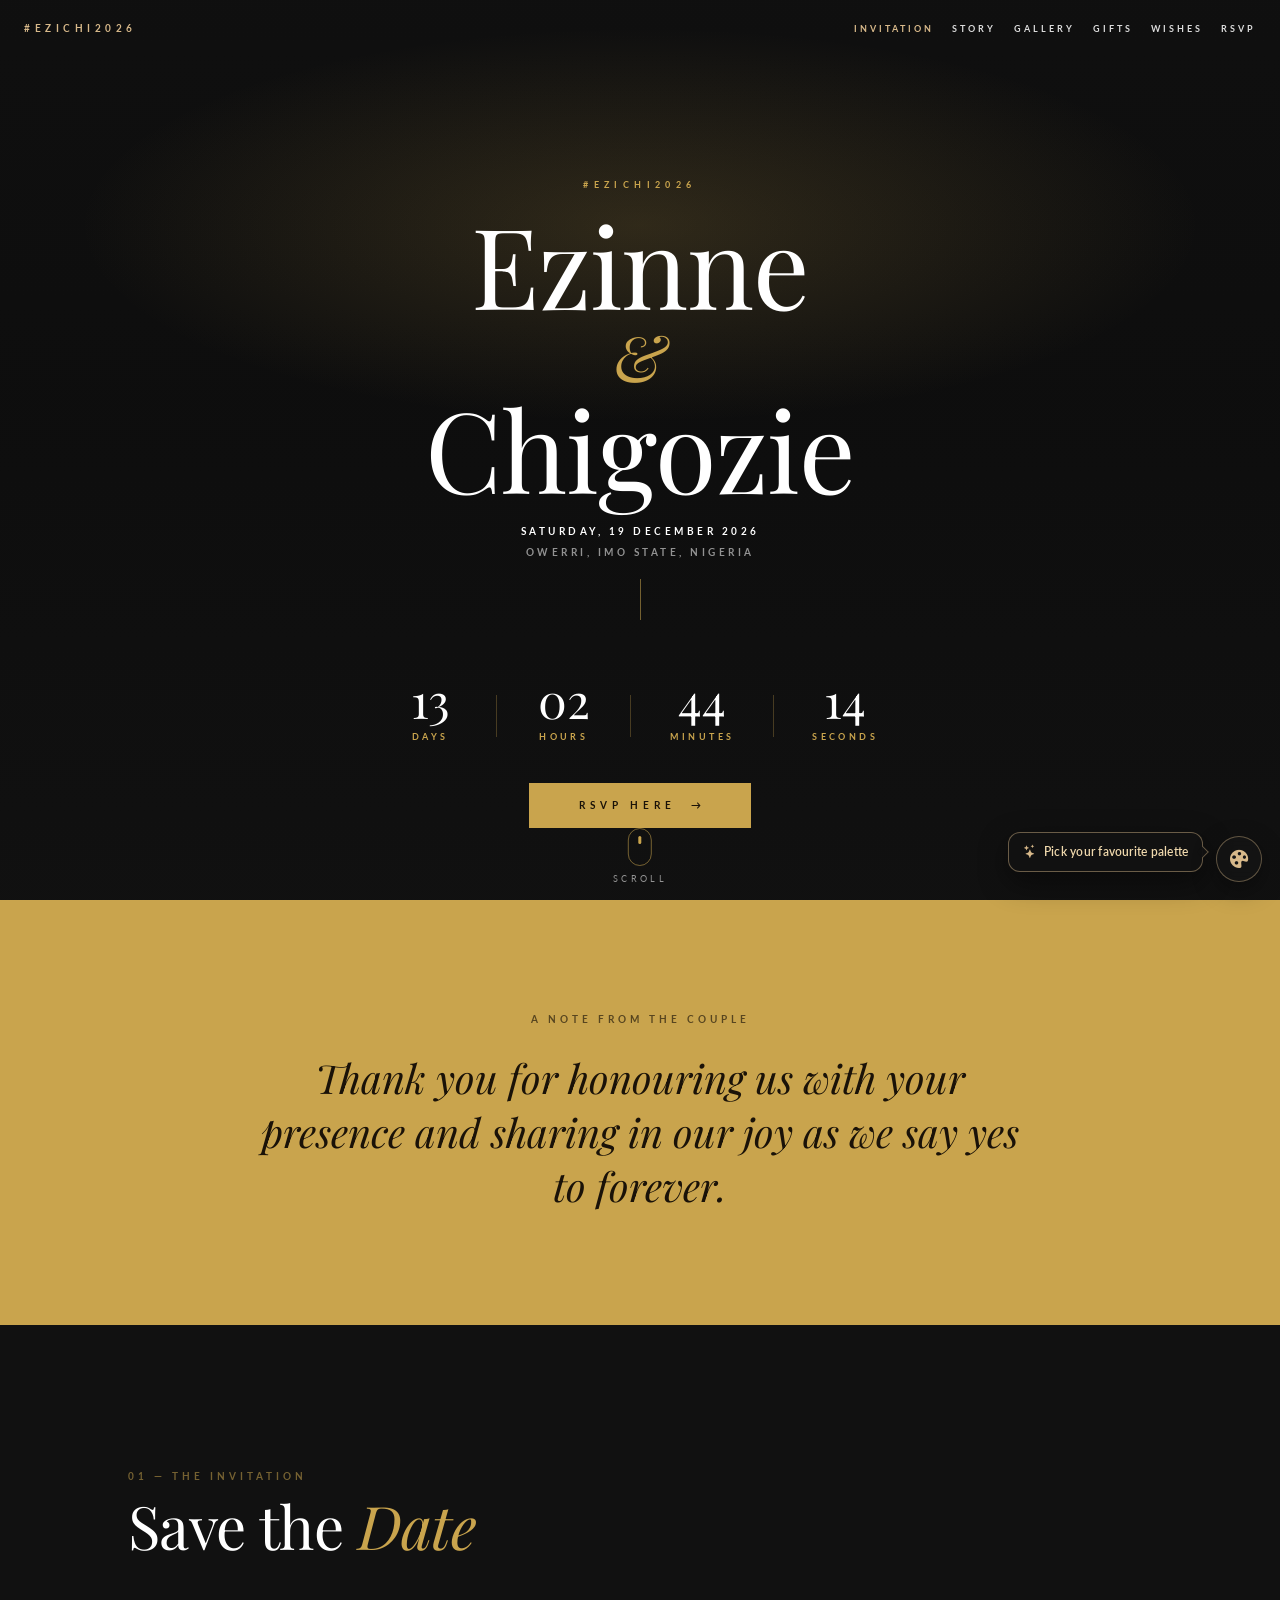
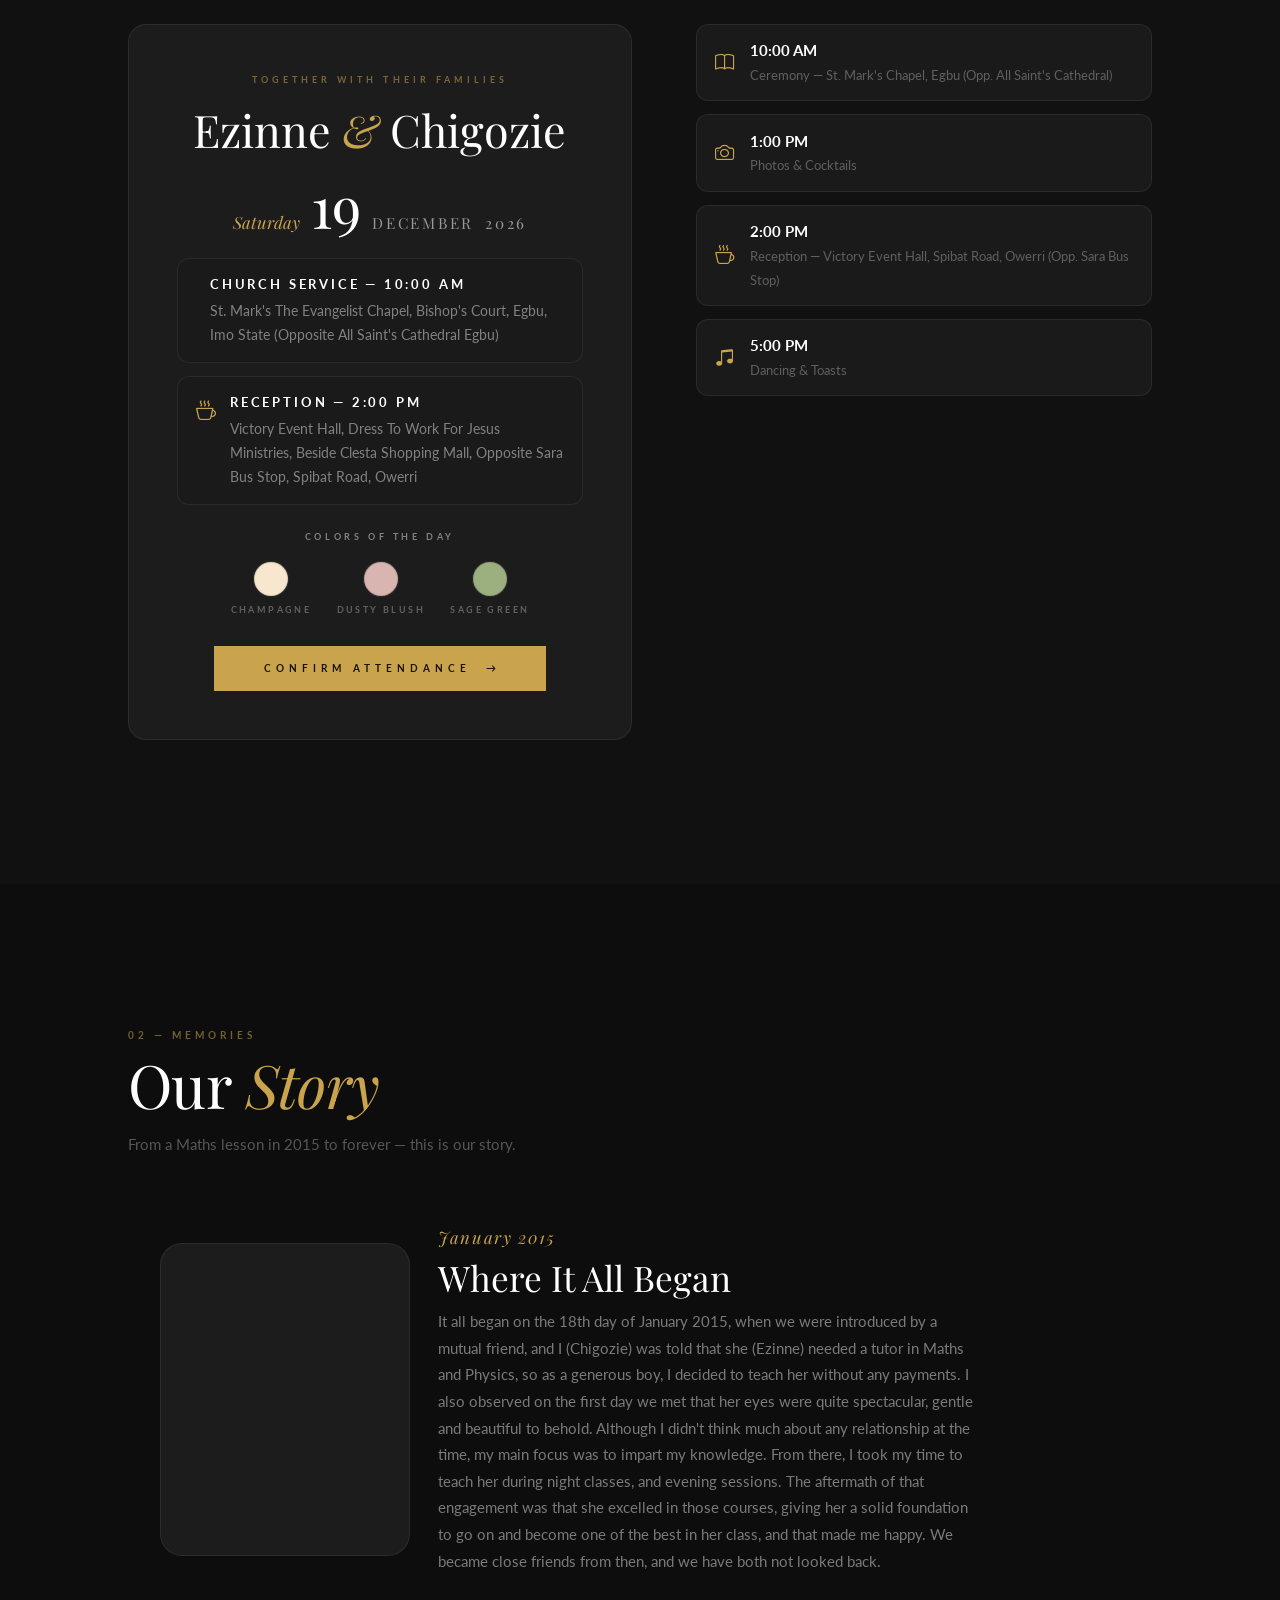
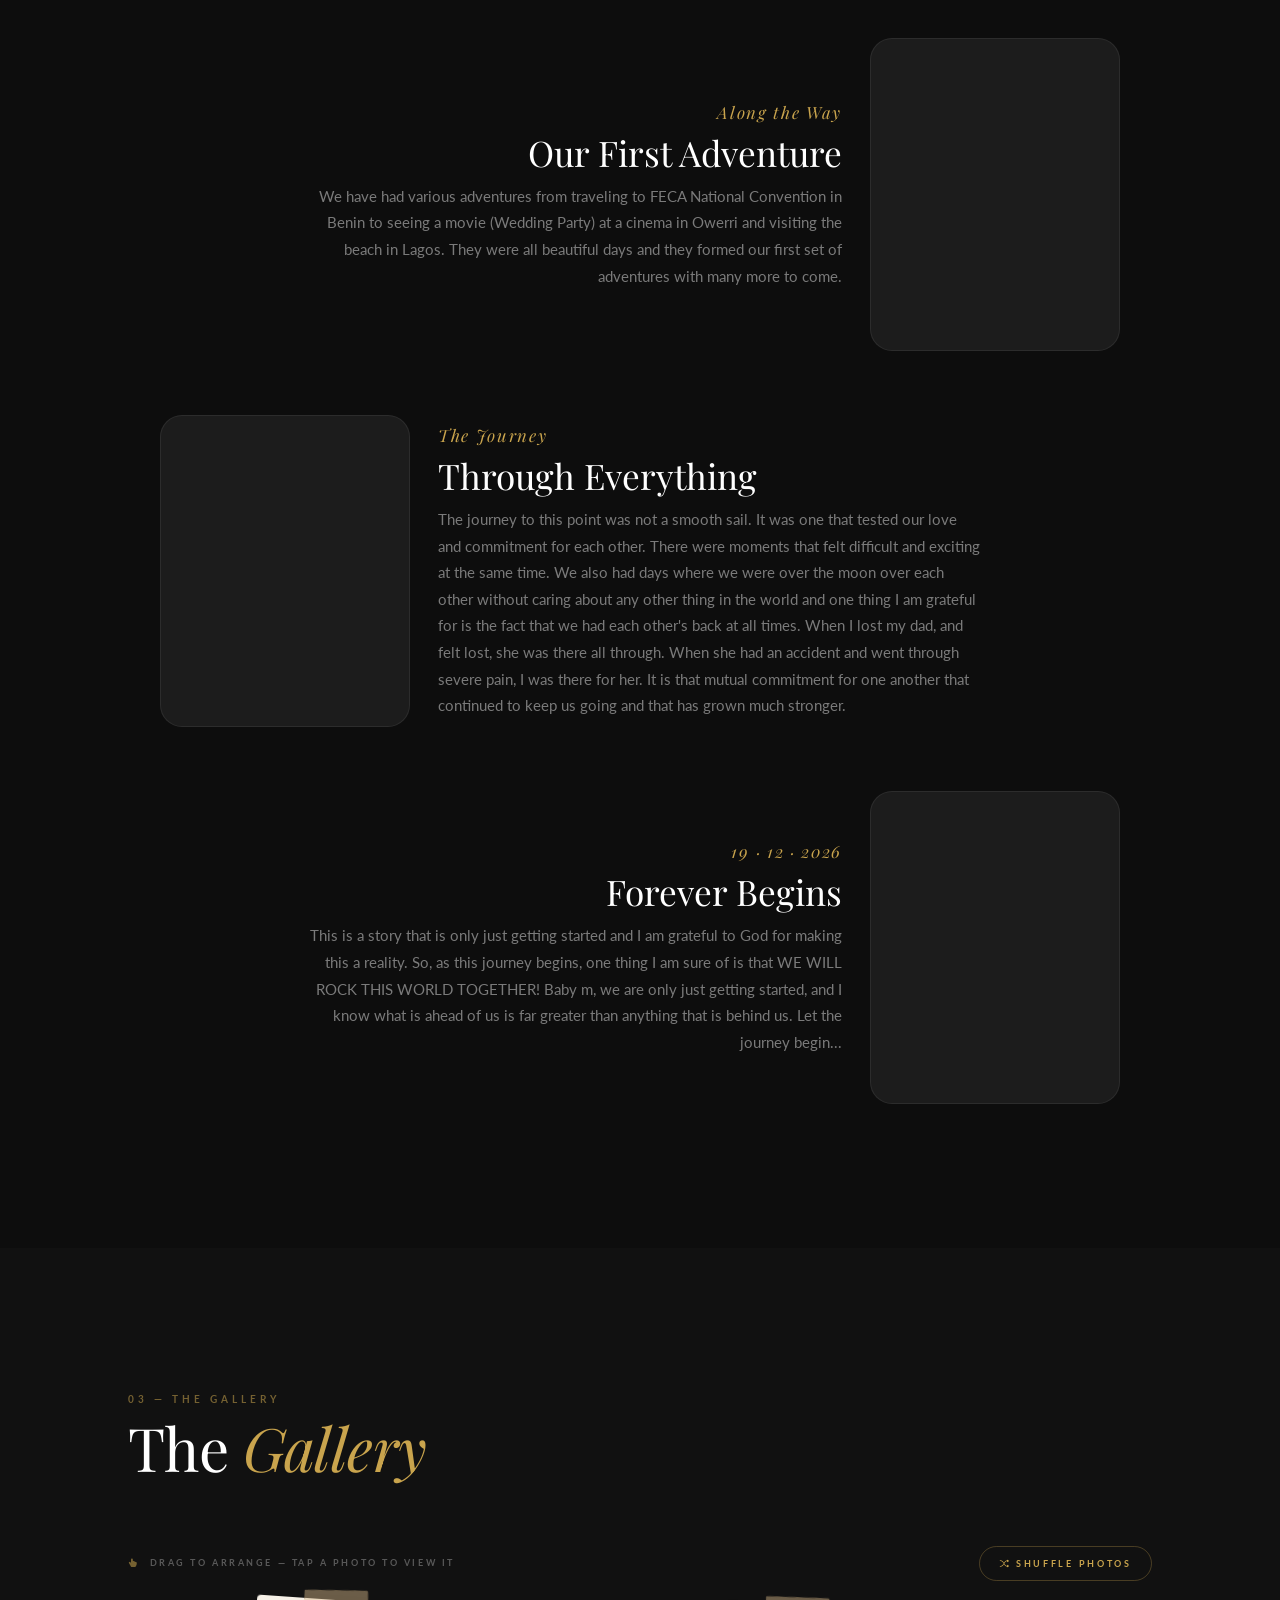
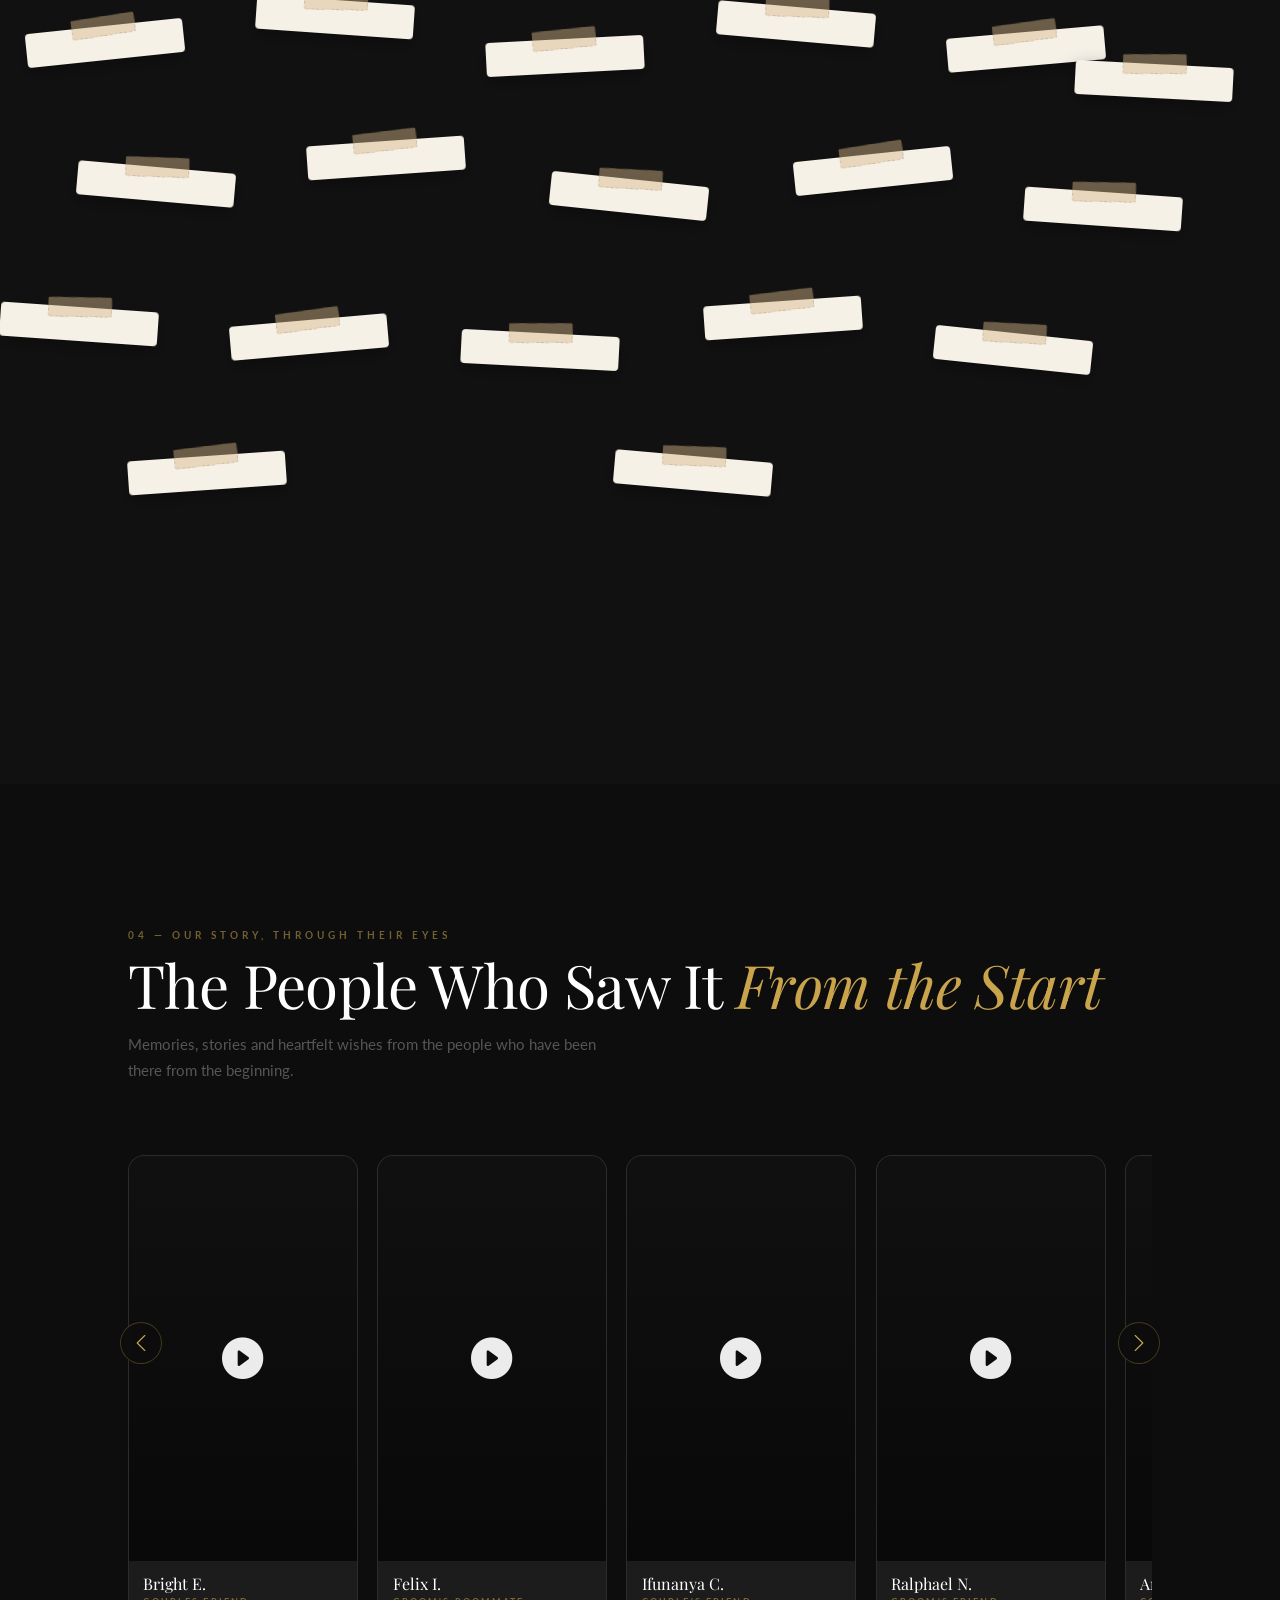
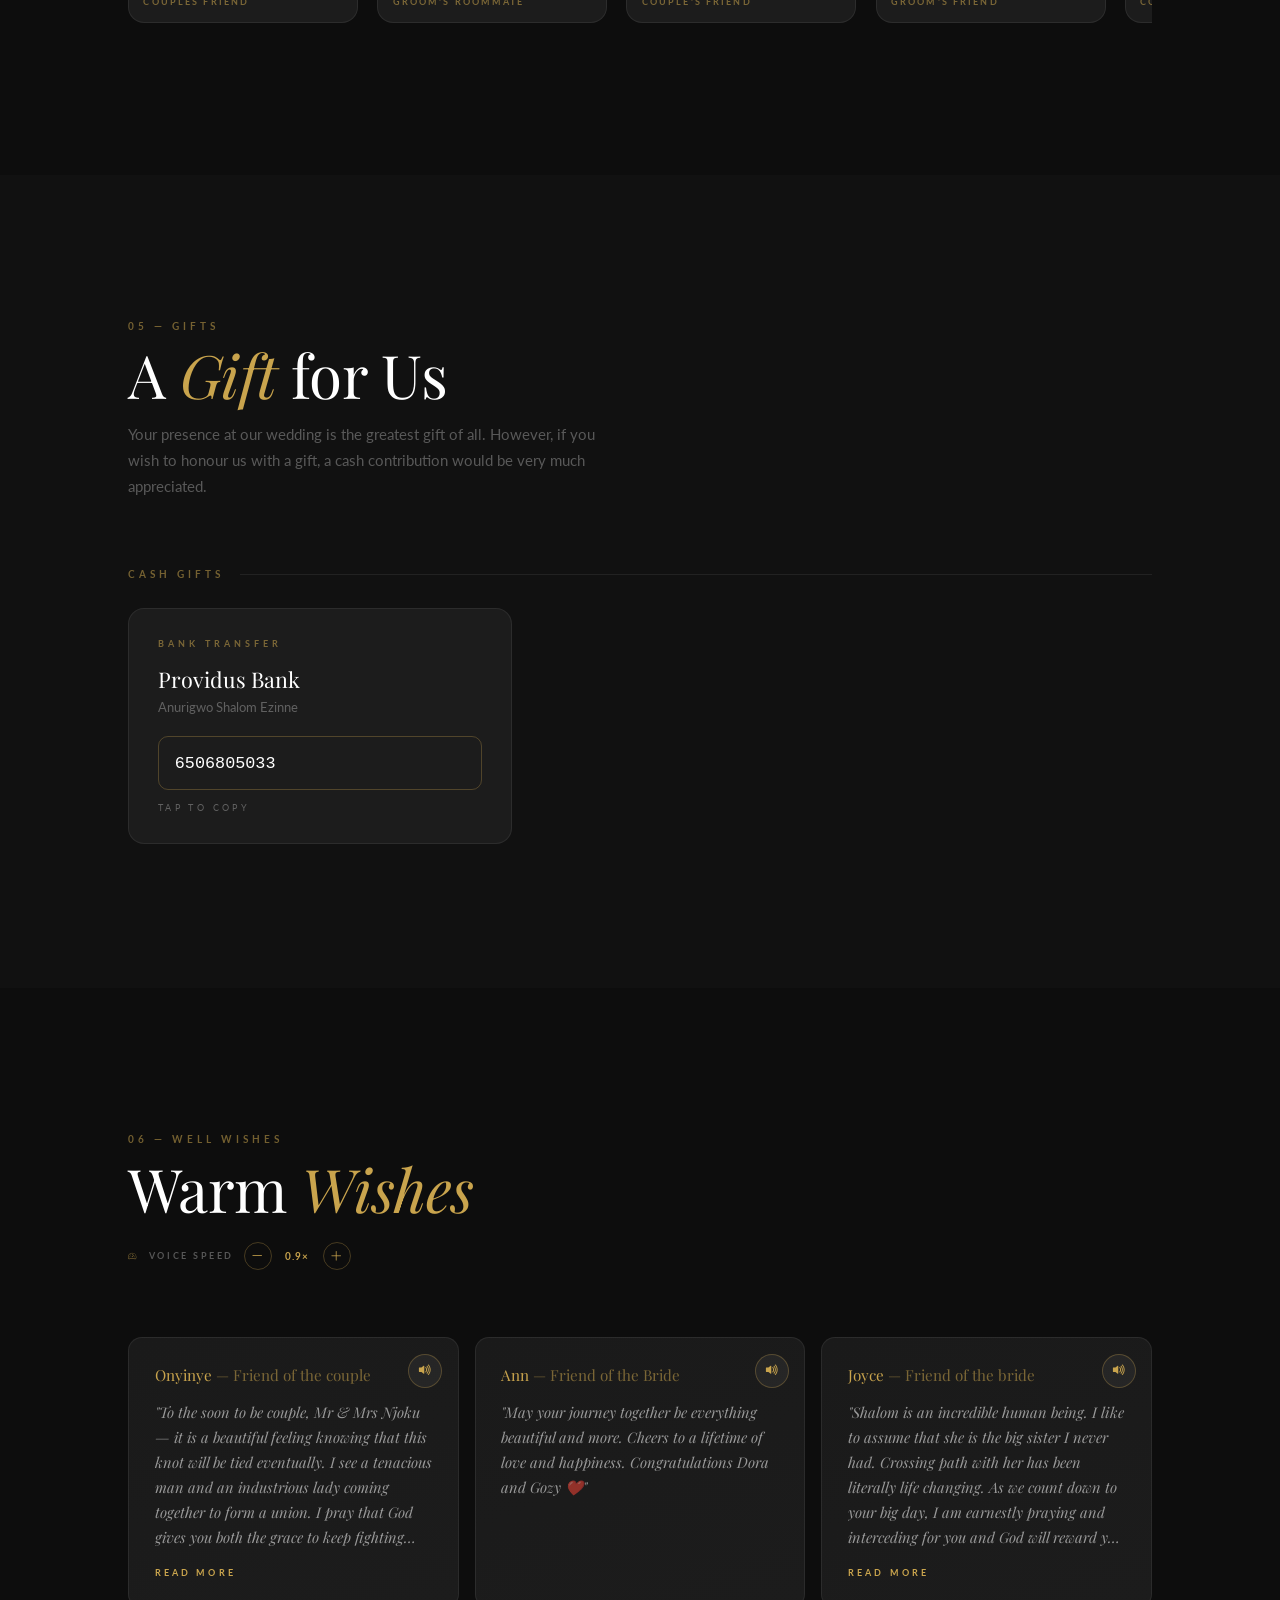
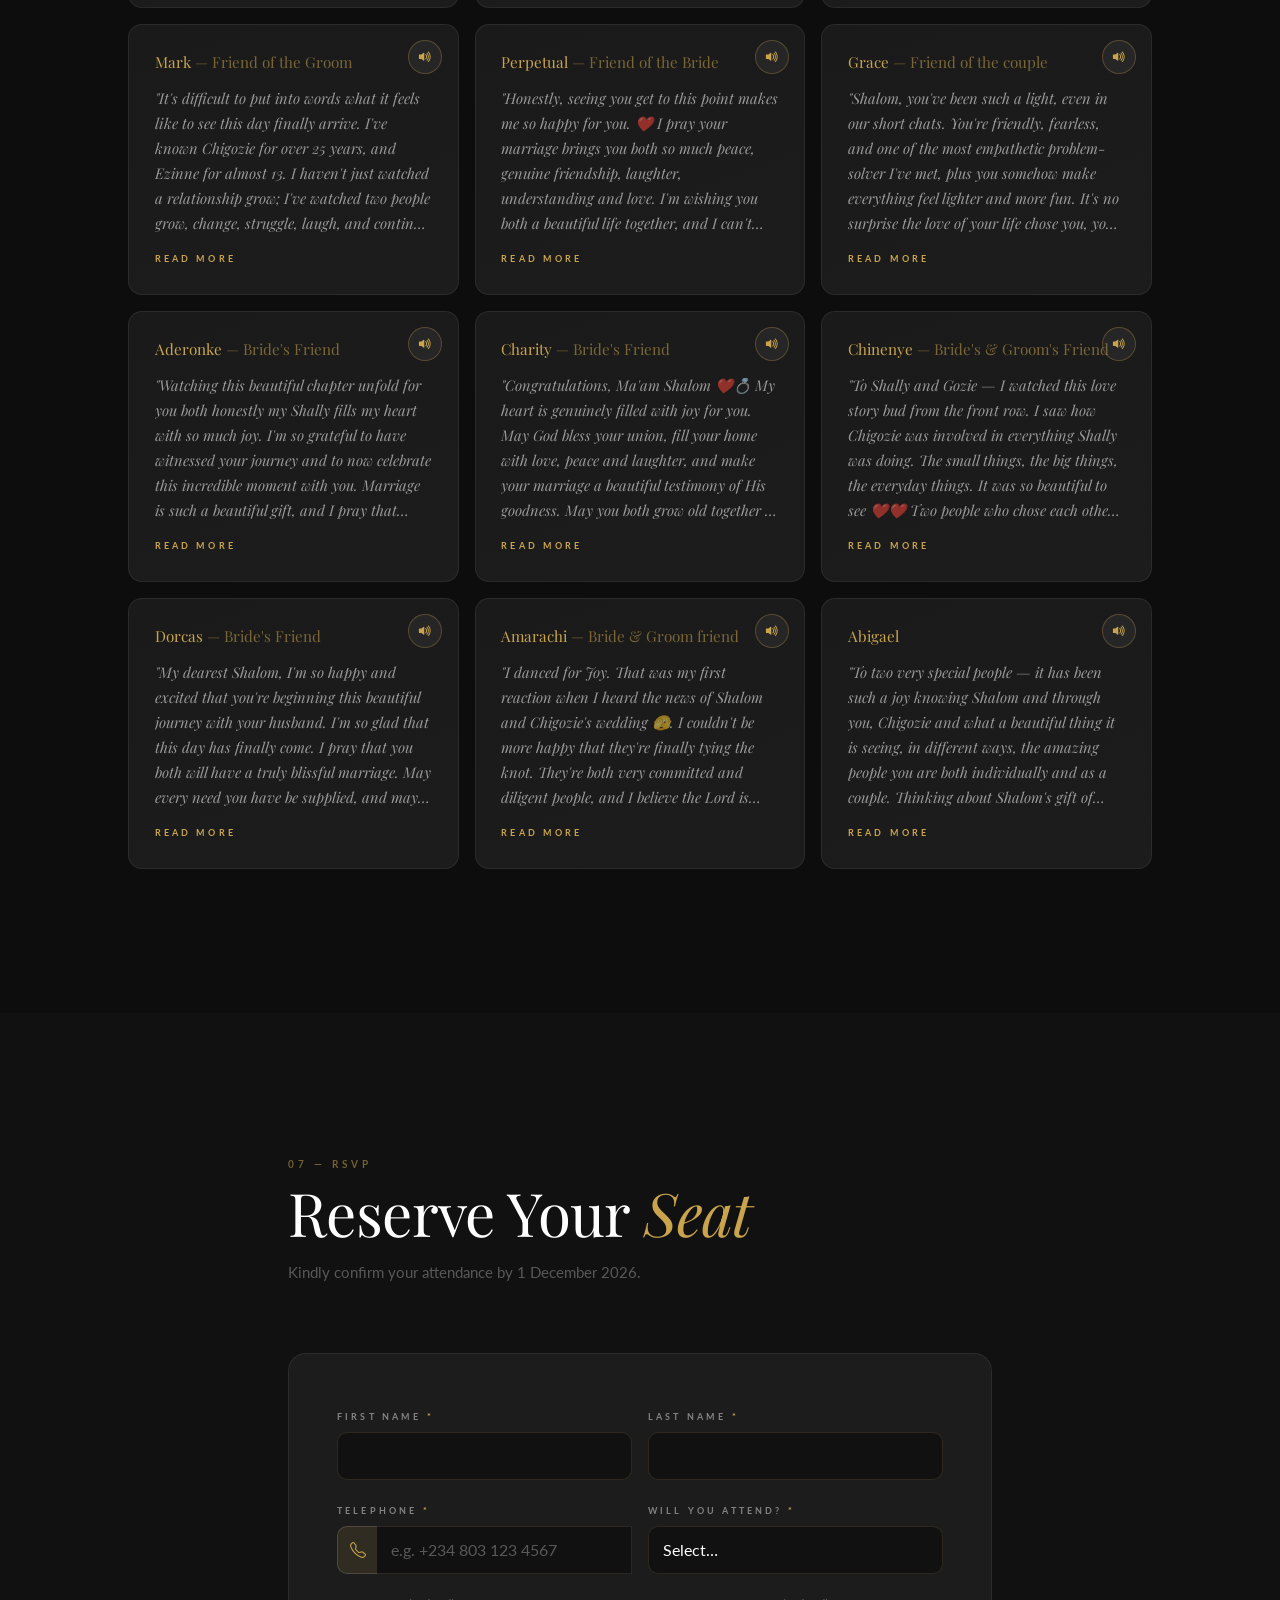
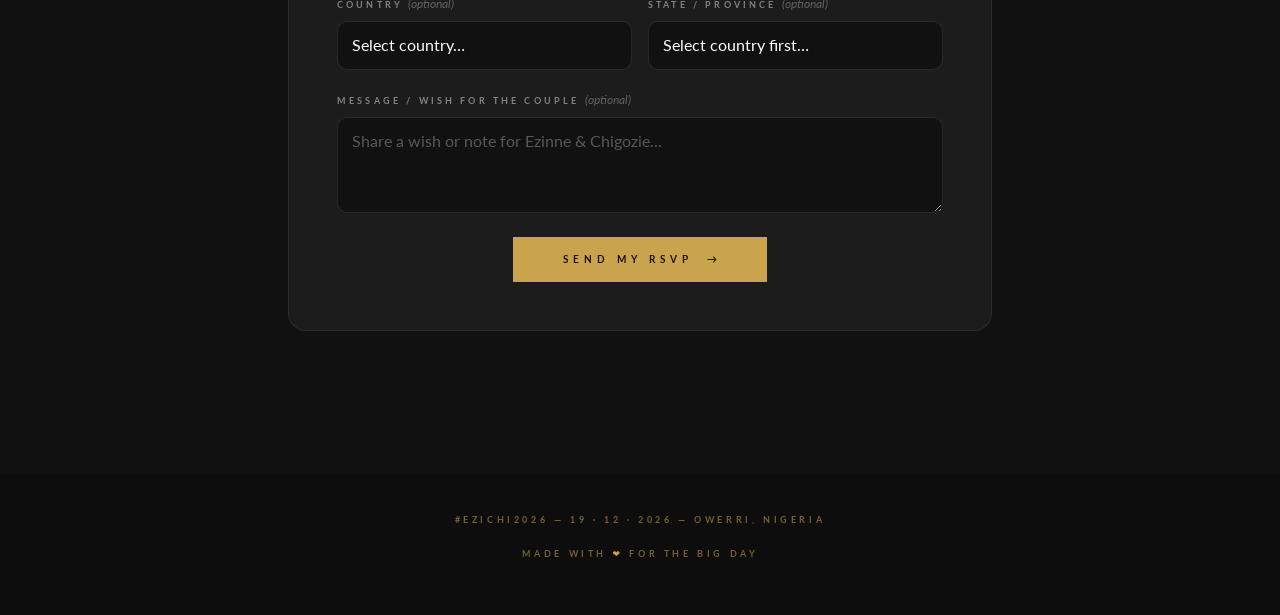
==== commit 8c595087: "Fix phone pattern for v-flag regex mode (escape parens/hyphen in character class)" ====
--- a/index.html
+++ b/index.html
@@ -983,7 +983,7 @@
                     name="phone"
                     required
                     placeholder="e.g. +234 803 123 4567"
-                    pattern="^[+]?[0-9][0-9 .()-]{6,}$"
+                       pattern="^[+]?[0-9][0-9 .\(\)\-]{6,}$"
                   />
                   <div class="invalid-feedback">
                     Please enter a valid phone number.
--- a/css/style.css
+++ b/css/style.css
@@ -110,7 +110,10 @@
 }
 .hero-bg {
   position: absolute; inset: 0;
-  background-size: cover; background-position: center 10%;
+  /* taller than the viewport so the visible window anchors to the image's
+     lower area, lifting the couple's faces above the text */
+  background-size: auto 110%;
+  background-position: center bottom;
   opacity: .8;
 }
 .hero-shade {
@@ -121,12 +124,21 @@
   position: absolute; top: 0; left: 0; right: 0; height: 50%;
   background: radial-gradient(rgba(201,164,77,.18), transparent 62%);
 }
-.hero-content { position: relative; z-index: 2; padding: 6rem 1.5rem 5.5rem; }
-
-/* mobile: text sits at the very bottom so the couple's faces stay clear */
+.hero-content { position: relative; z-index: 2; padding: 6rem 1.5rem 4.5rem; }
+
+/* mobile: compact text block anchored at the very bottom,
+   faces get the whole upper half of the screen */
 @media (max-width: 767px) {
-  .hero-content { padding: 4rem 1.25rem 5.25rem; }
-  .hero-bg { background-position: center 10%; }
+  .hero-content { padding: 3.5rem 1.25rem 5rem; }
+  .hero-bg { background-size: auto 106%; background-position: center bottom; }
+  .hero-eyebrow { margin-bottom: 1rem; }
+  .hero-names .hero-name { font-size: clamp(2.2rem, 8.5vw, 3.2rem); }
+  .hero-amp { font-size: clamp(1.4rem, 5vw, 2rem); margin: .3rem 0; }
+  .hero-meta { margin-top: 1rem; }
+  .hero-divider { height: 1.6rem; margin: .8rem auto; }
+  .countdown { margin-top: 1.5rem; gap: clamp(.8rem, 3vw, 1.4rem); }
+  .cd-num { font-size: clamp(1.5rem, 4.5vw, 2.2rem); }
+  .cd-sep { height: 1.8rem; }
 }
 .hero-eyebrow {
   font-size: 9px; font-weight: 700; text-transform: uppercase;
@@ -135,12 +147,12 @@
 .hero-names .hero-name {
   font-family: var(--font-display); font-weight: 400; color: #fff;
   letter-spacing: -.01em; line-height: .9;
-  font-size: clamp(2.6rem, 9vw, 8.5rem); display: block;
+  font-size: clamp(2.6rem, 9vw, 7rem); display: block;
 }
 .hero-amp {
   font-family: var(--font-display); font-style: italic; font-weight: 400;
   color: var(--gold); line-height: 1.1; margin: .4rem 0;
-  font-size: clamp(1.7rem, 6vw, 5rem); display: block;
+  font-size: clamp(1.7rem, 6vw, 4rem); display: block;
 }
 .hero-meta { margin-top: 1.6rem; }
 .hero-meta p {
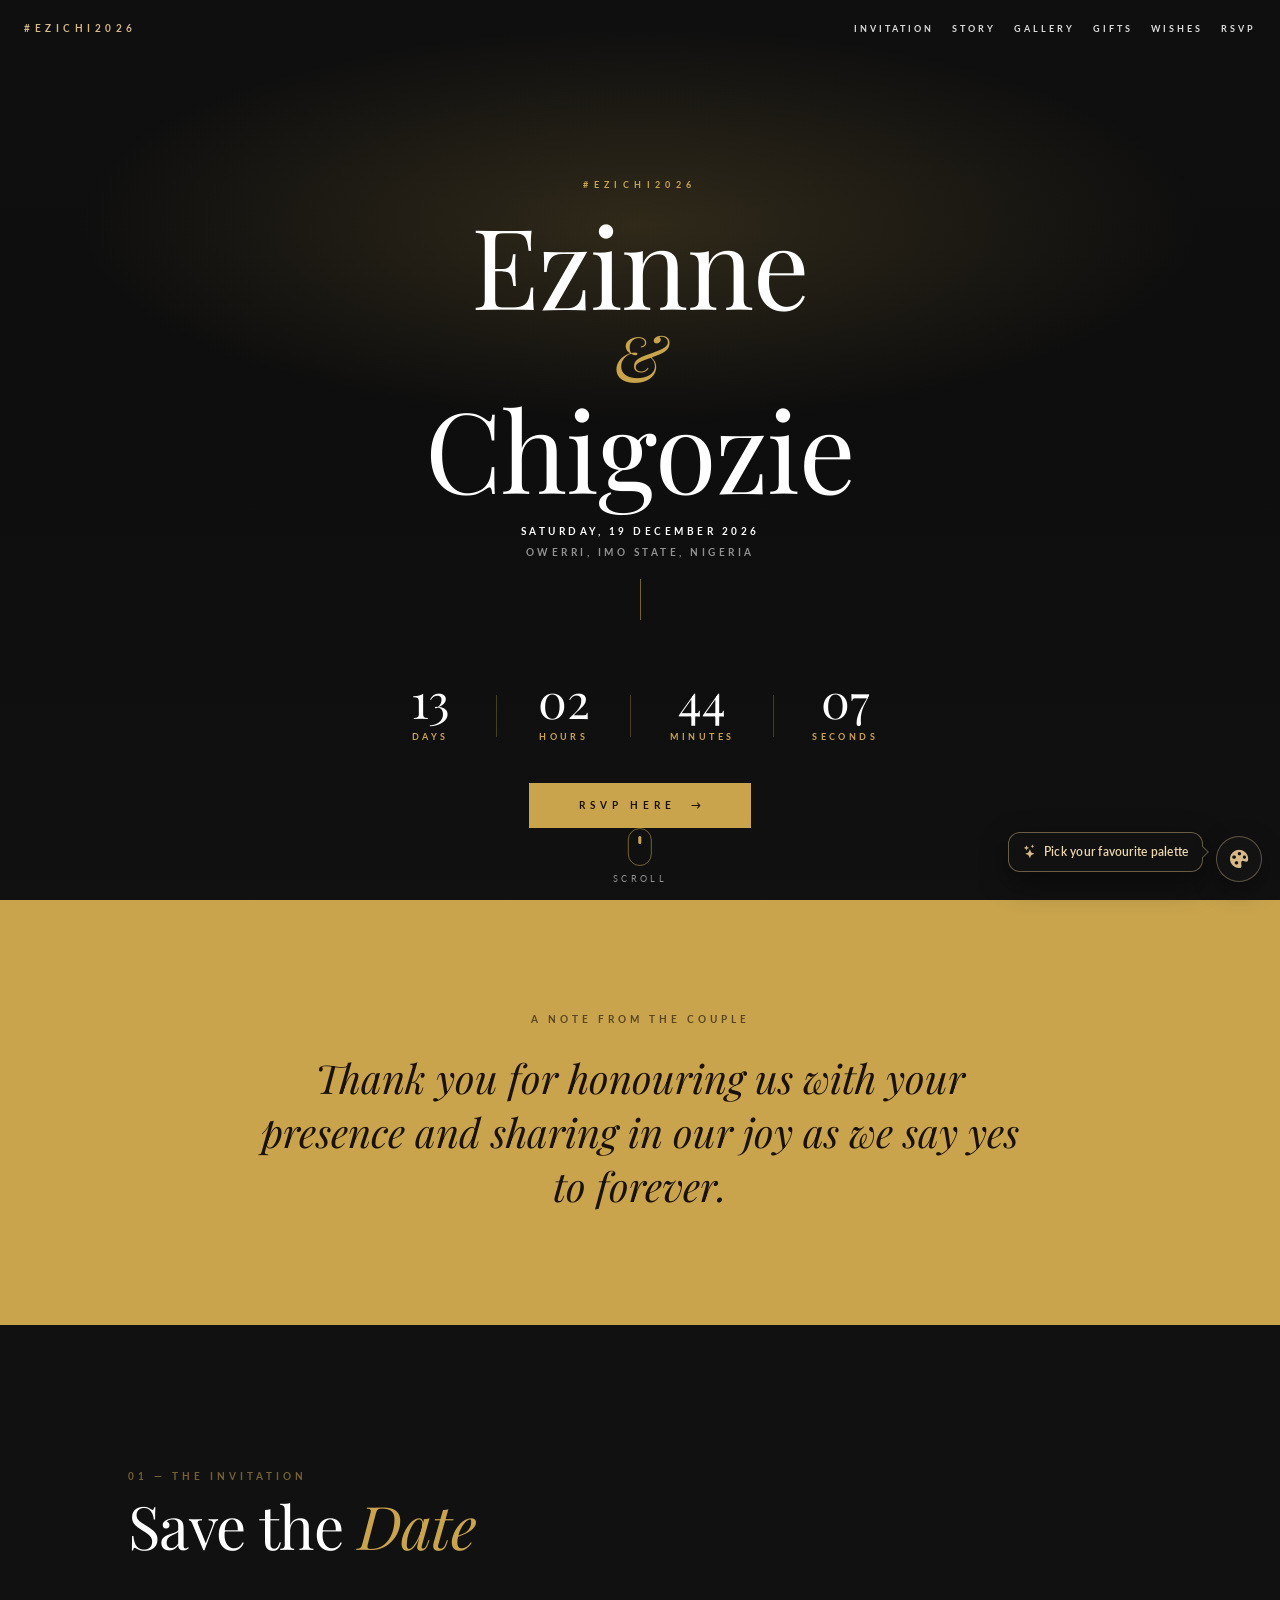
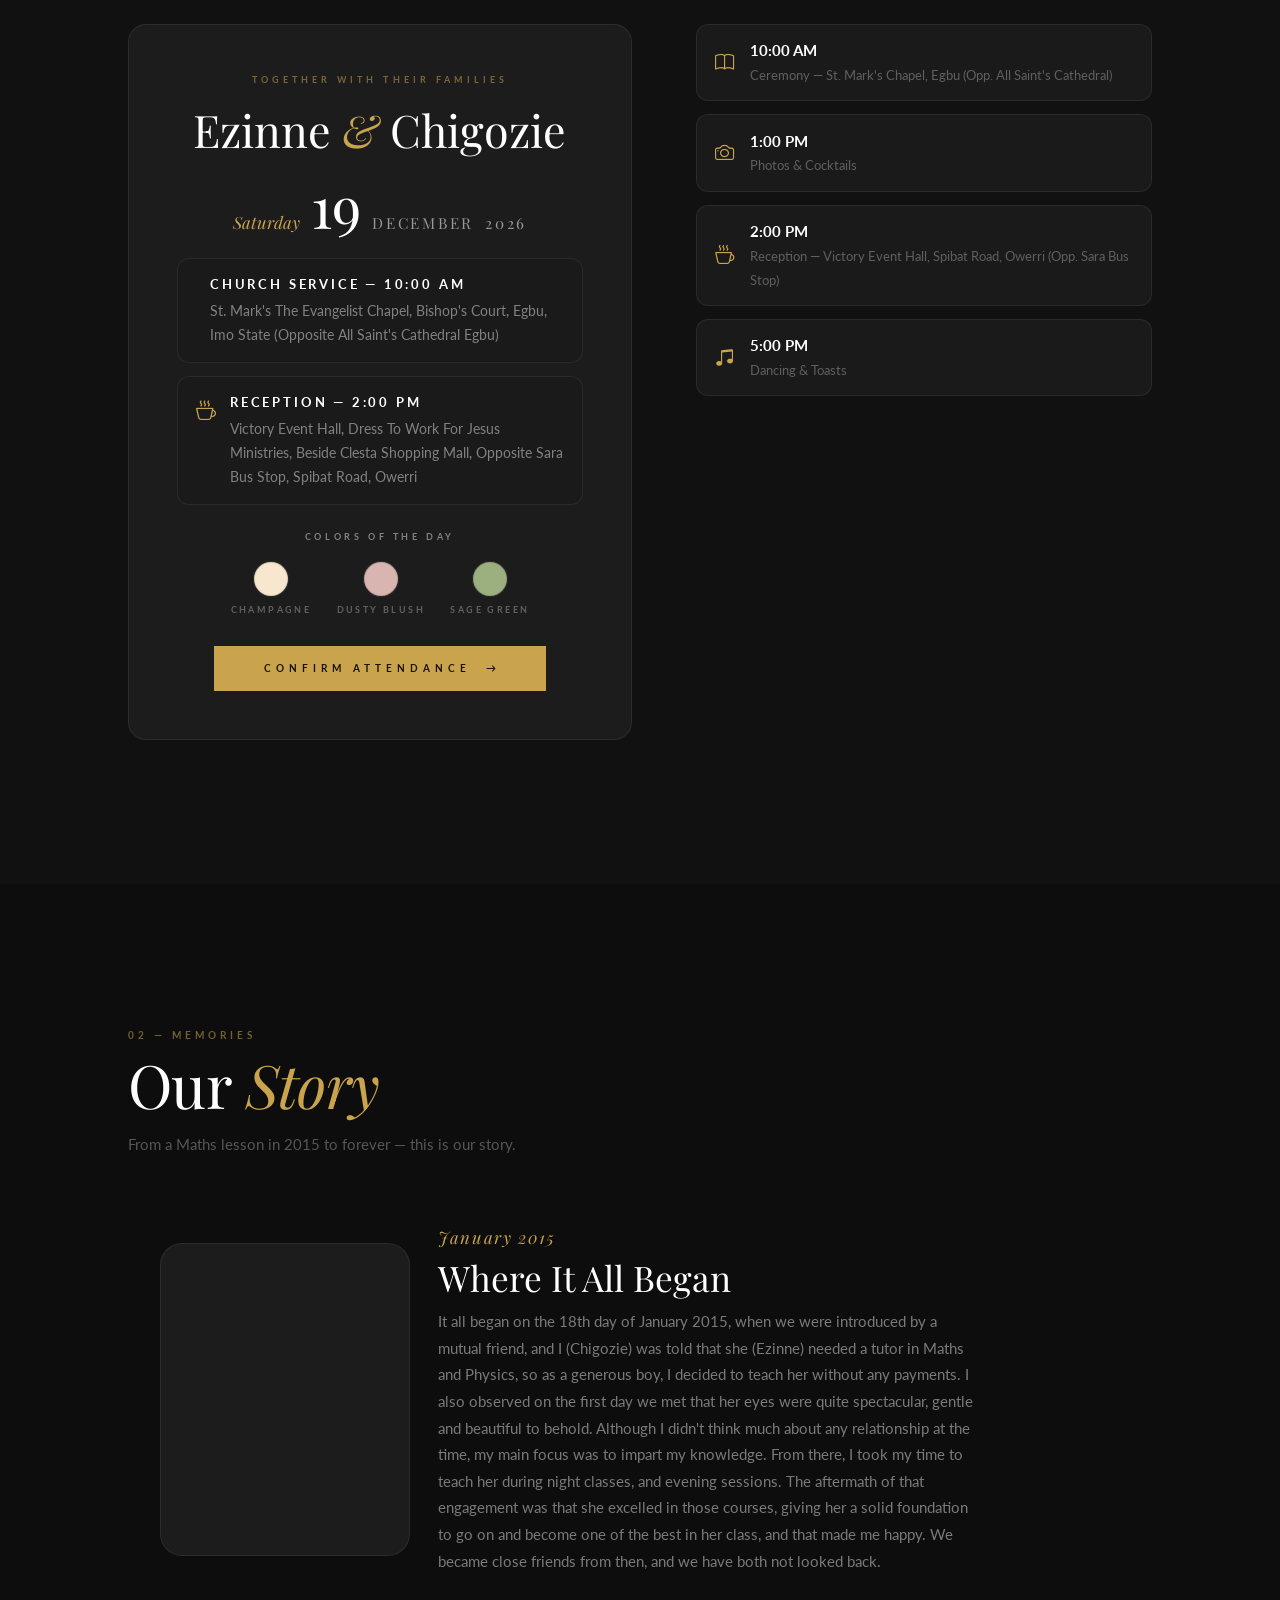
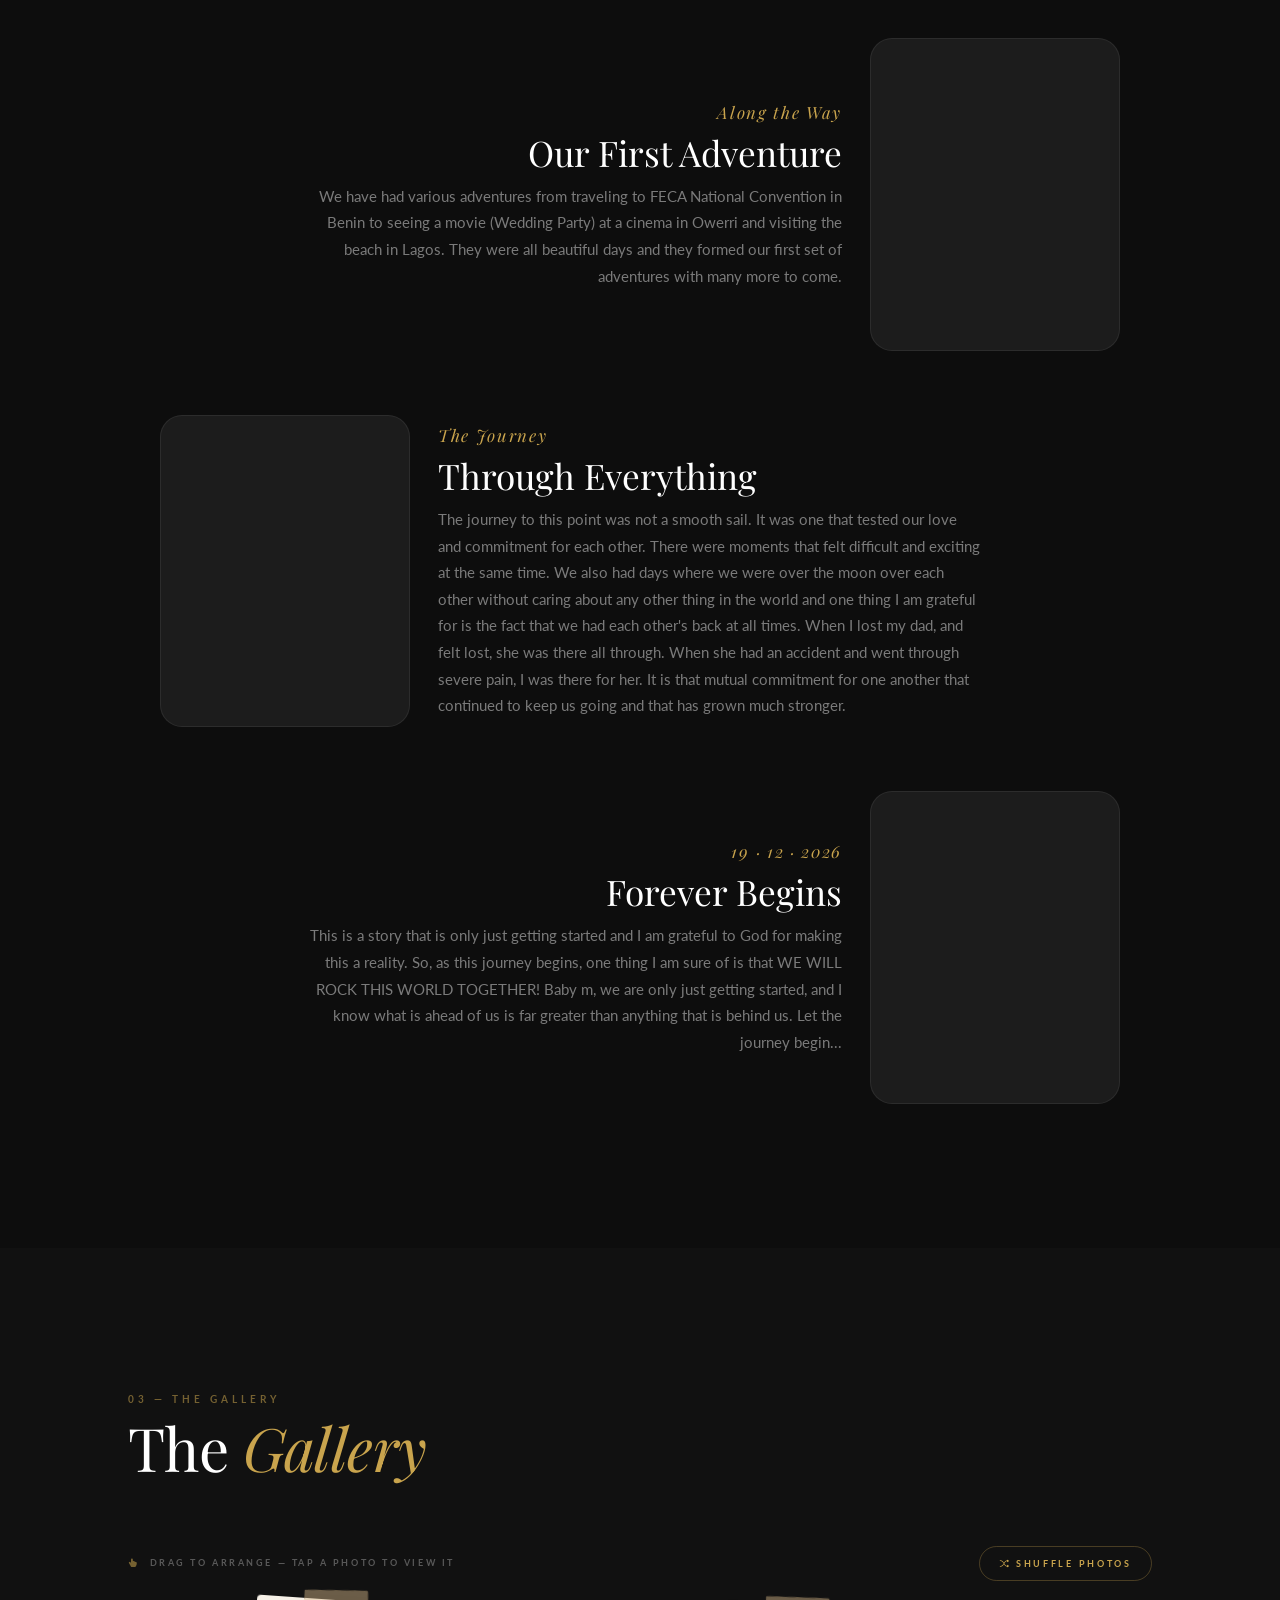
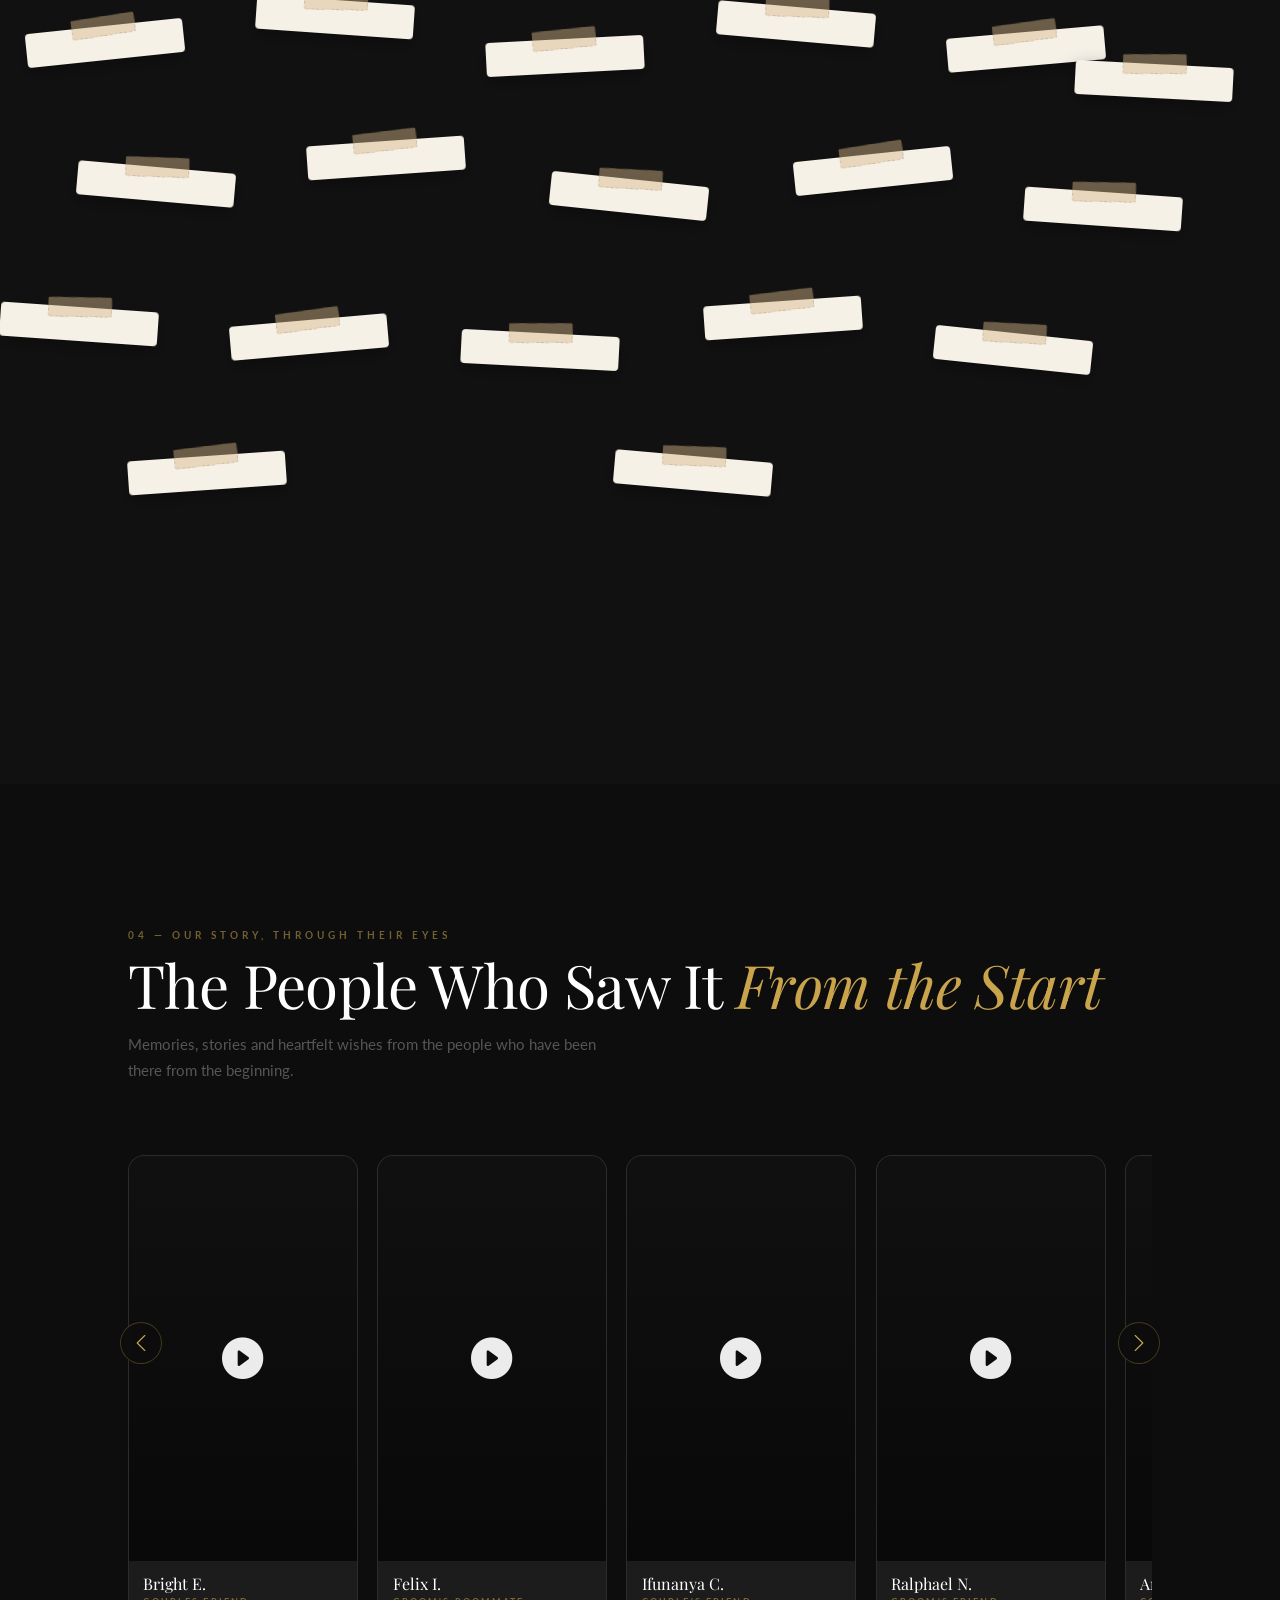
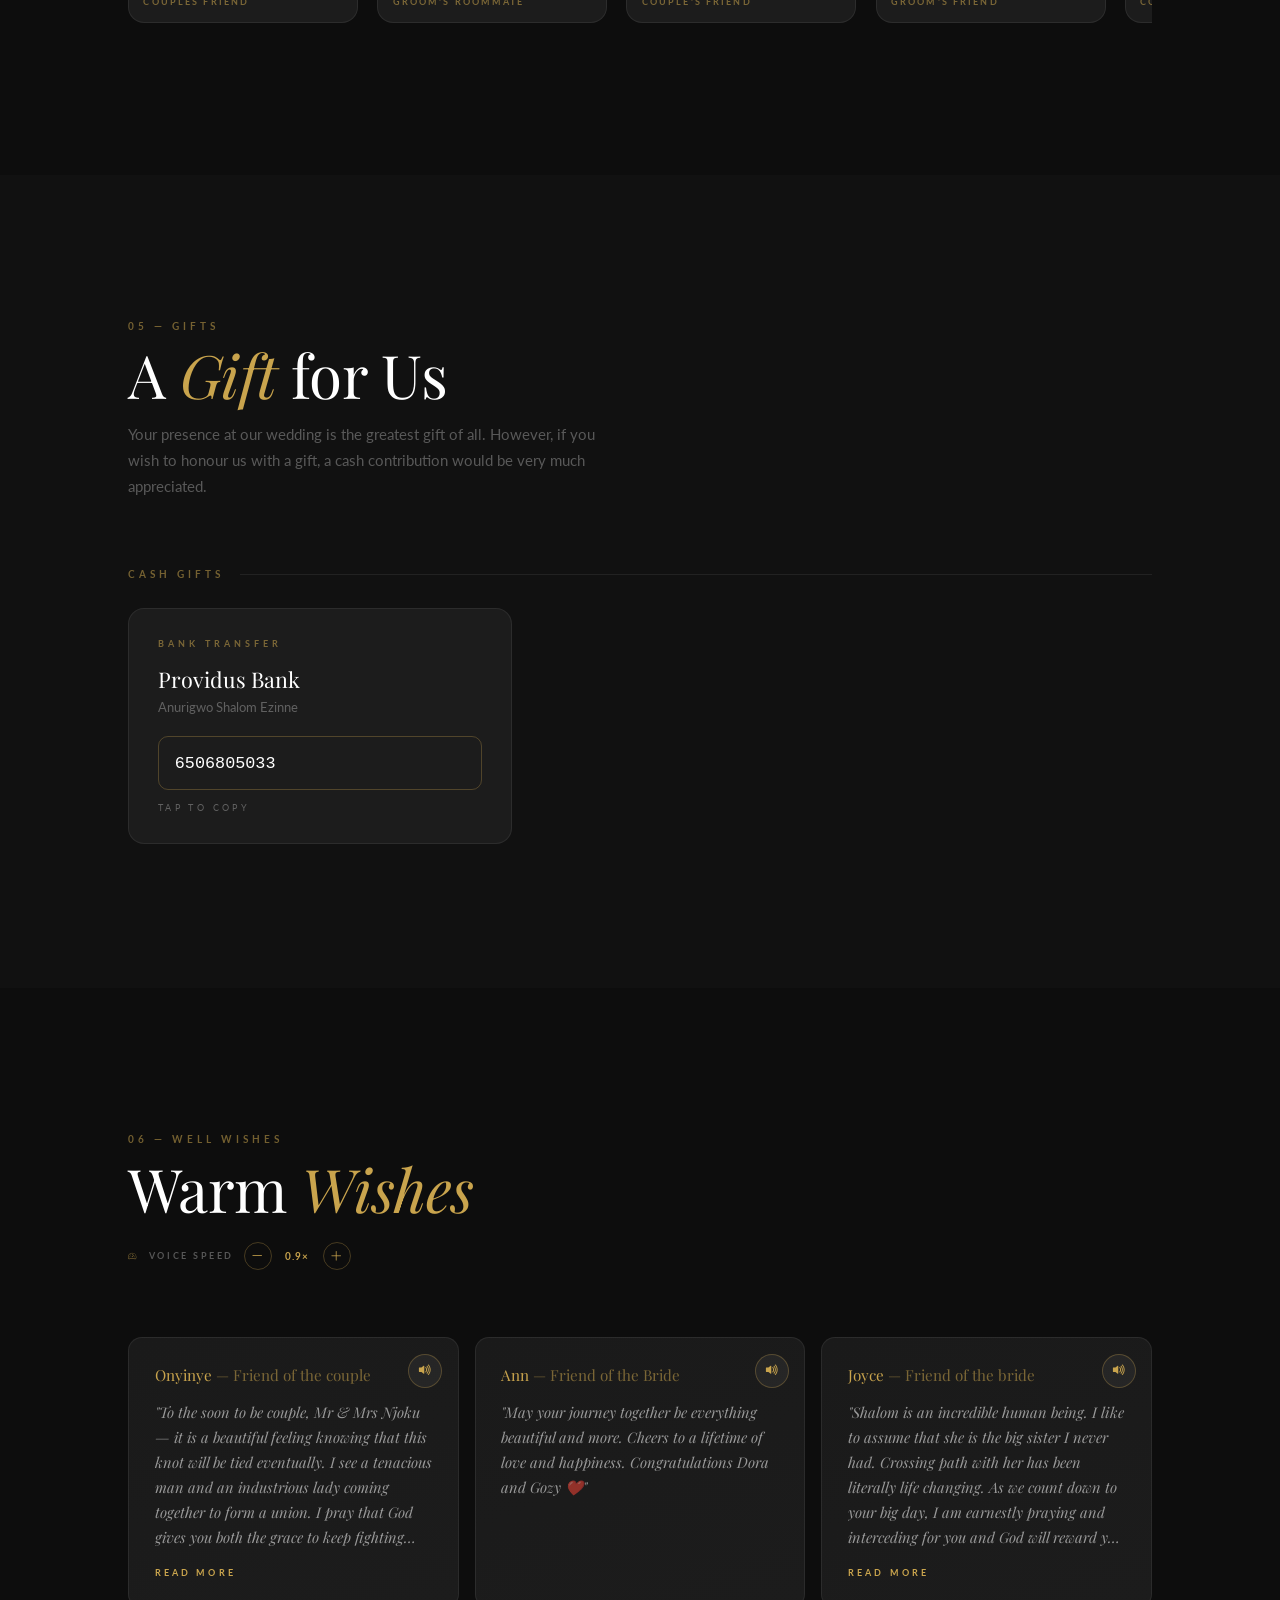
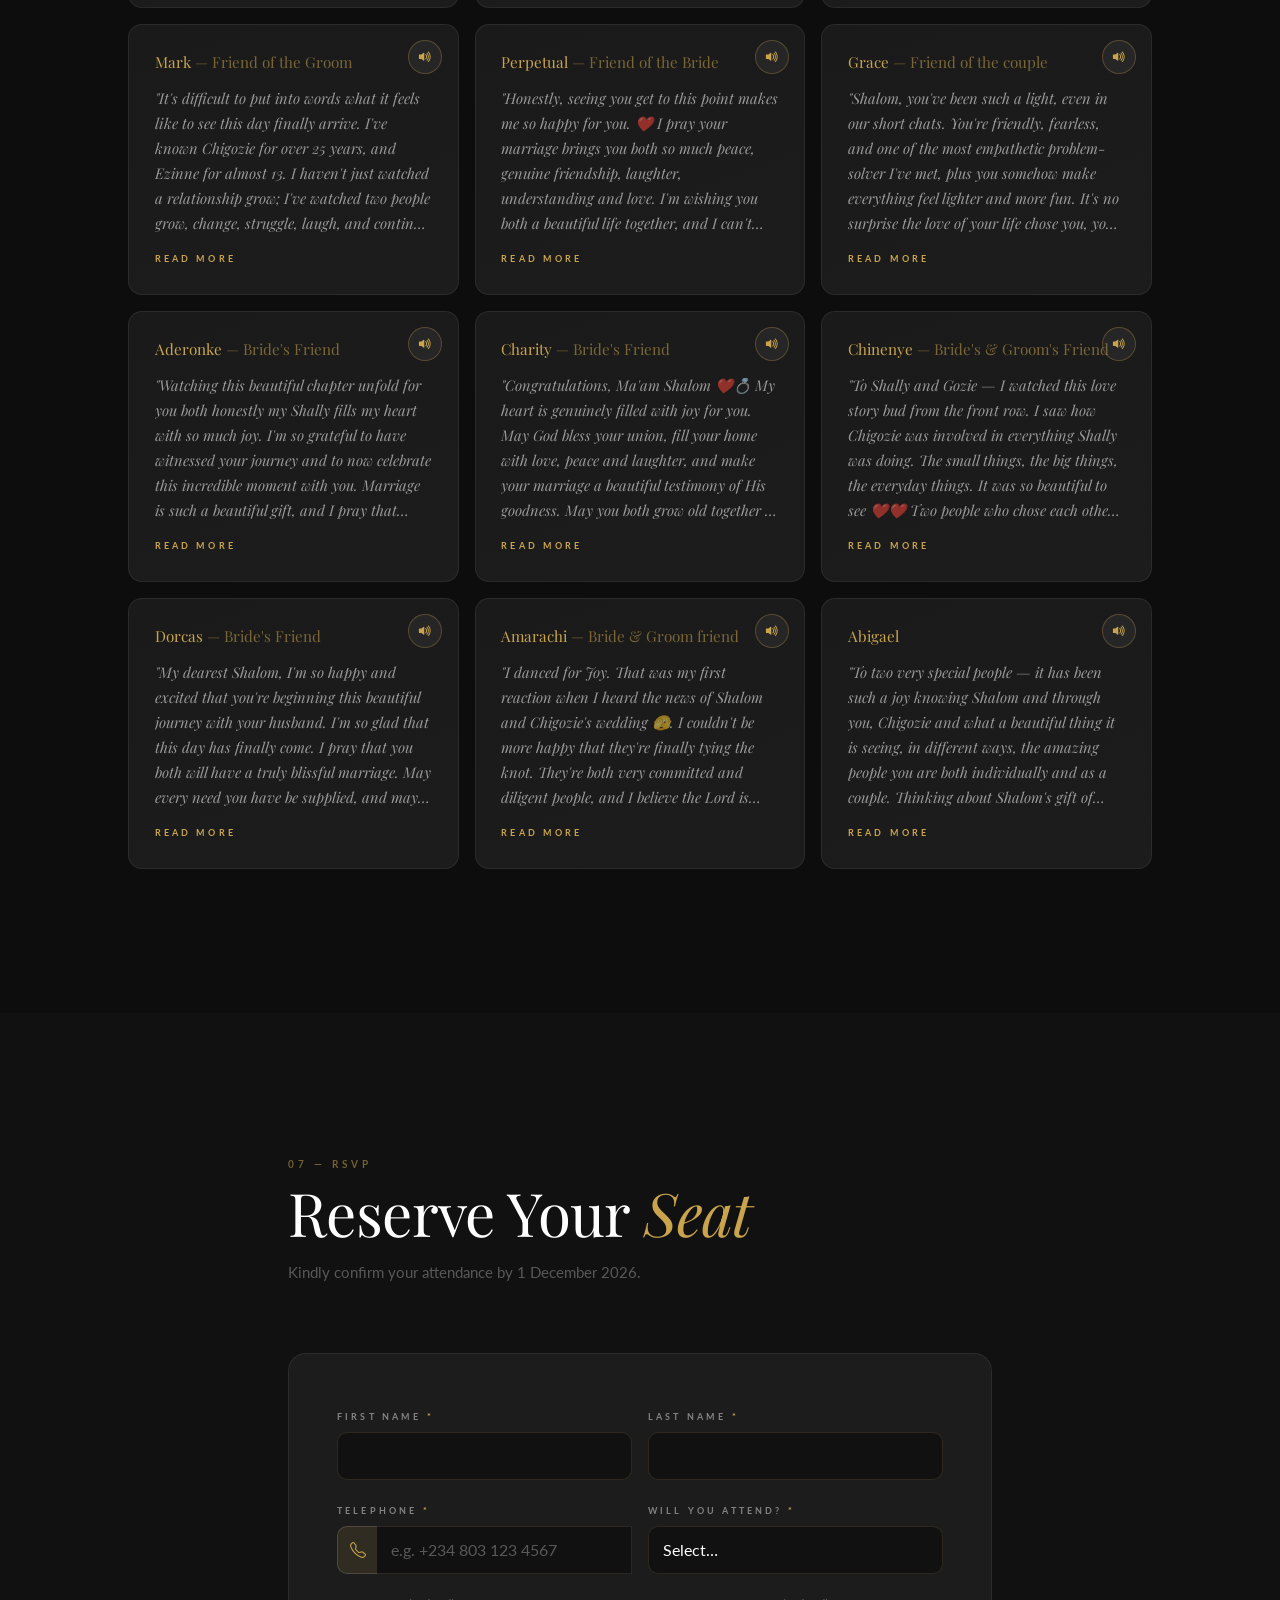
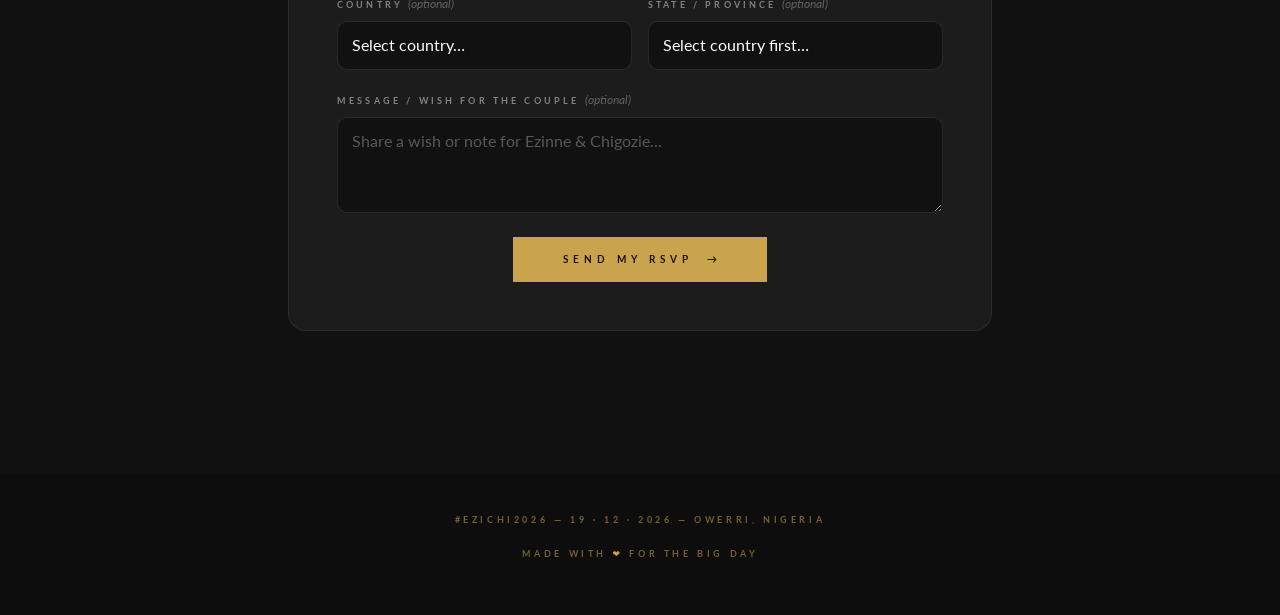
==== commit bae3bd49: "Add 'Joins online (live stream)' RSVP option with admin stats, pill and filter" ====
--- a/index.html
+++ b/index.html
@@ -1002,6 +1002,7 @@
                 >
                   <option value="" selected disabled>Select…</option>
                   <option value="yes">Joyfully accepts</option>
+                  <option value="online">Joins online (live stream)</option>
                   <option value="no">Regretfully declines</option>
                 </select>
                 <div class="invalid-feedback">Please let us know.</div>
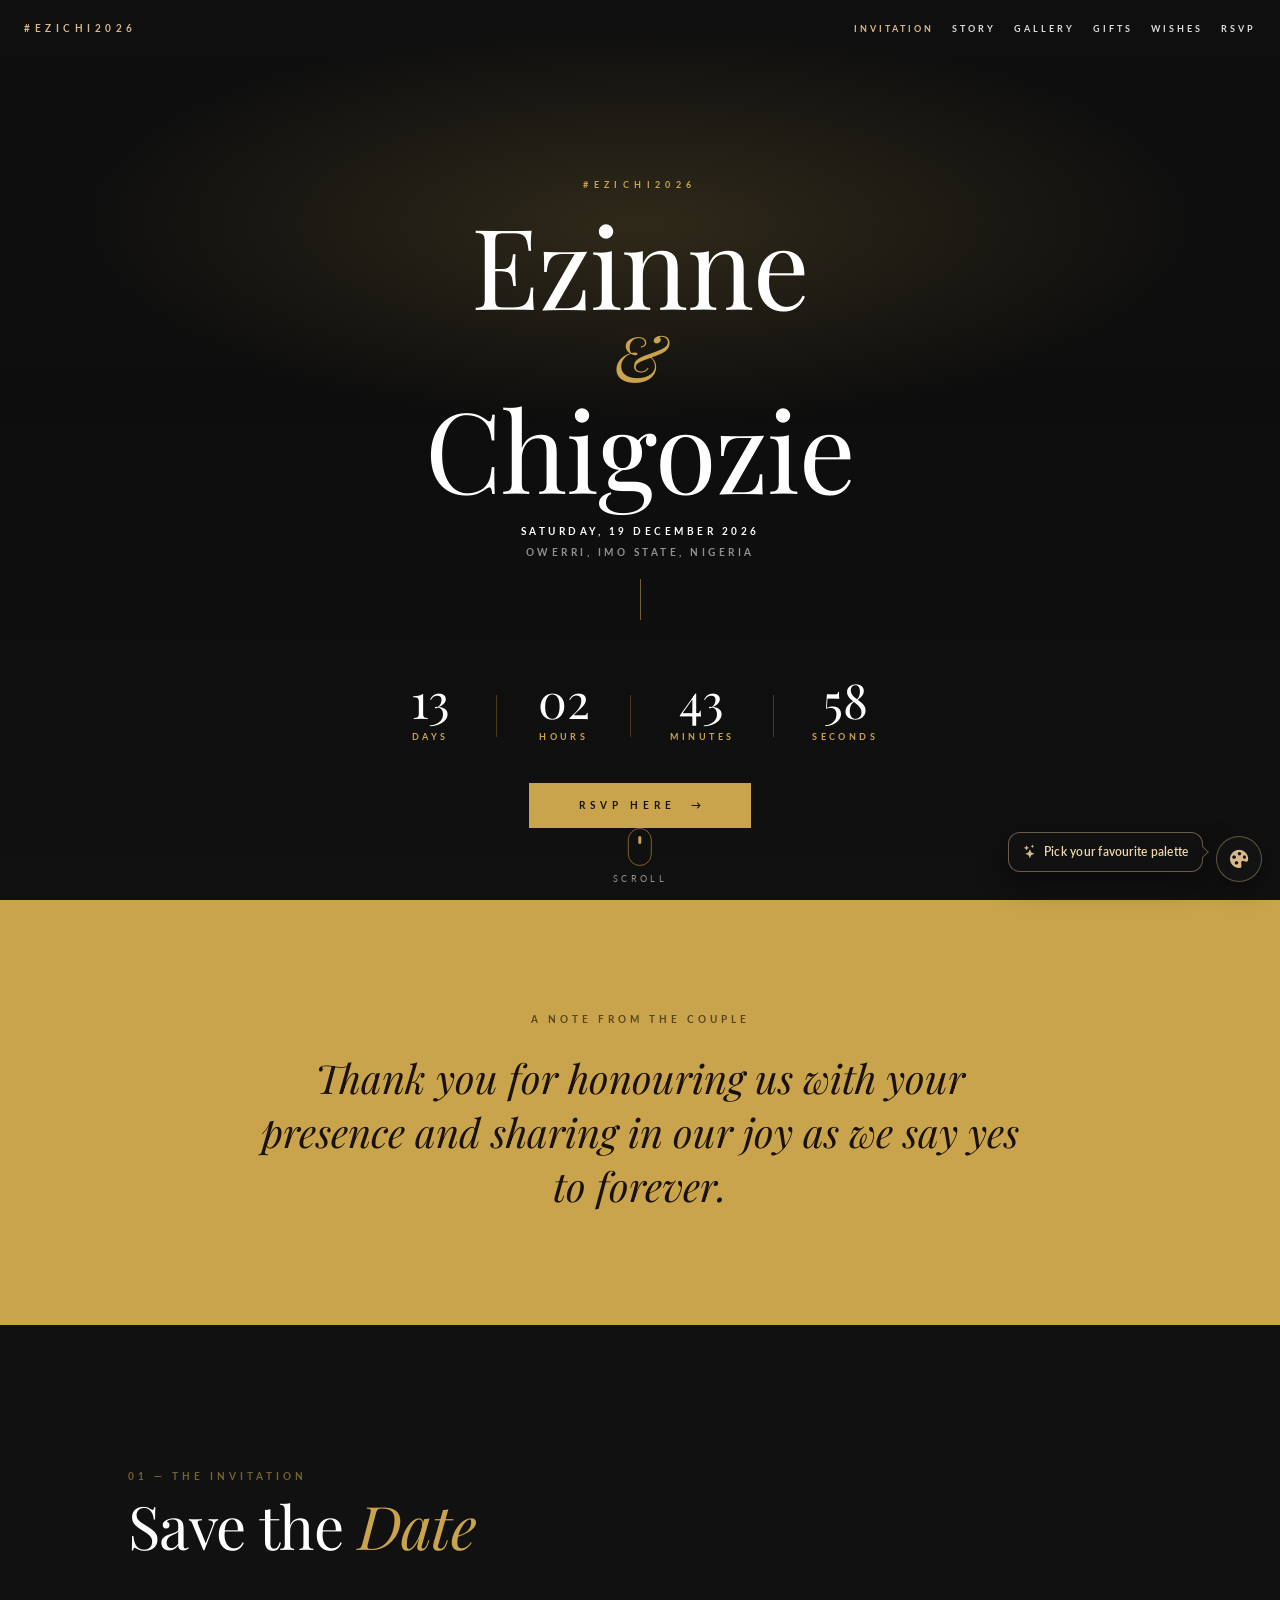
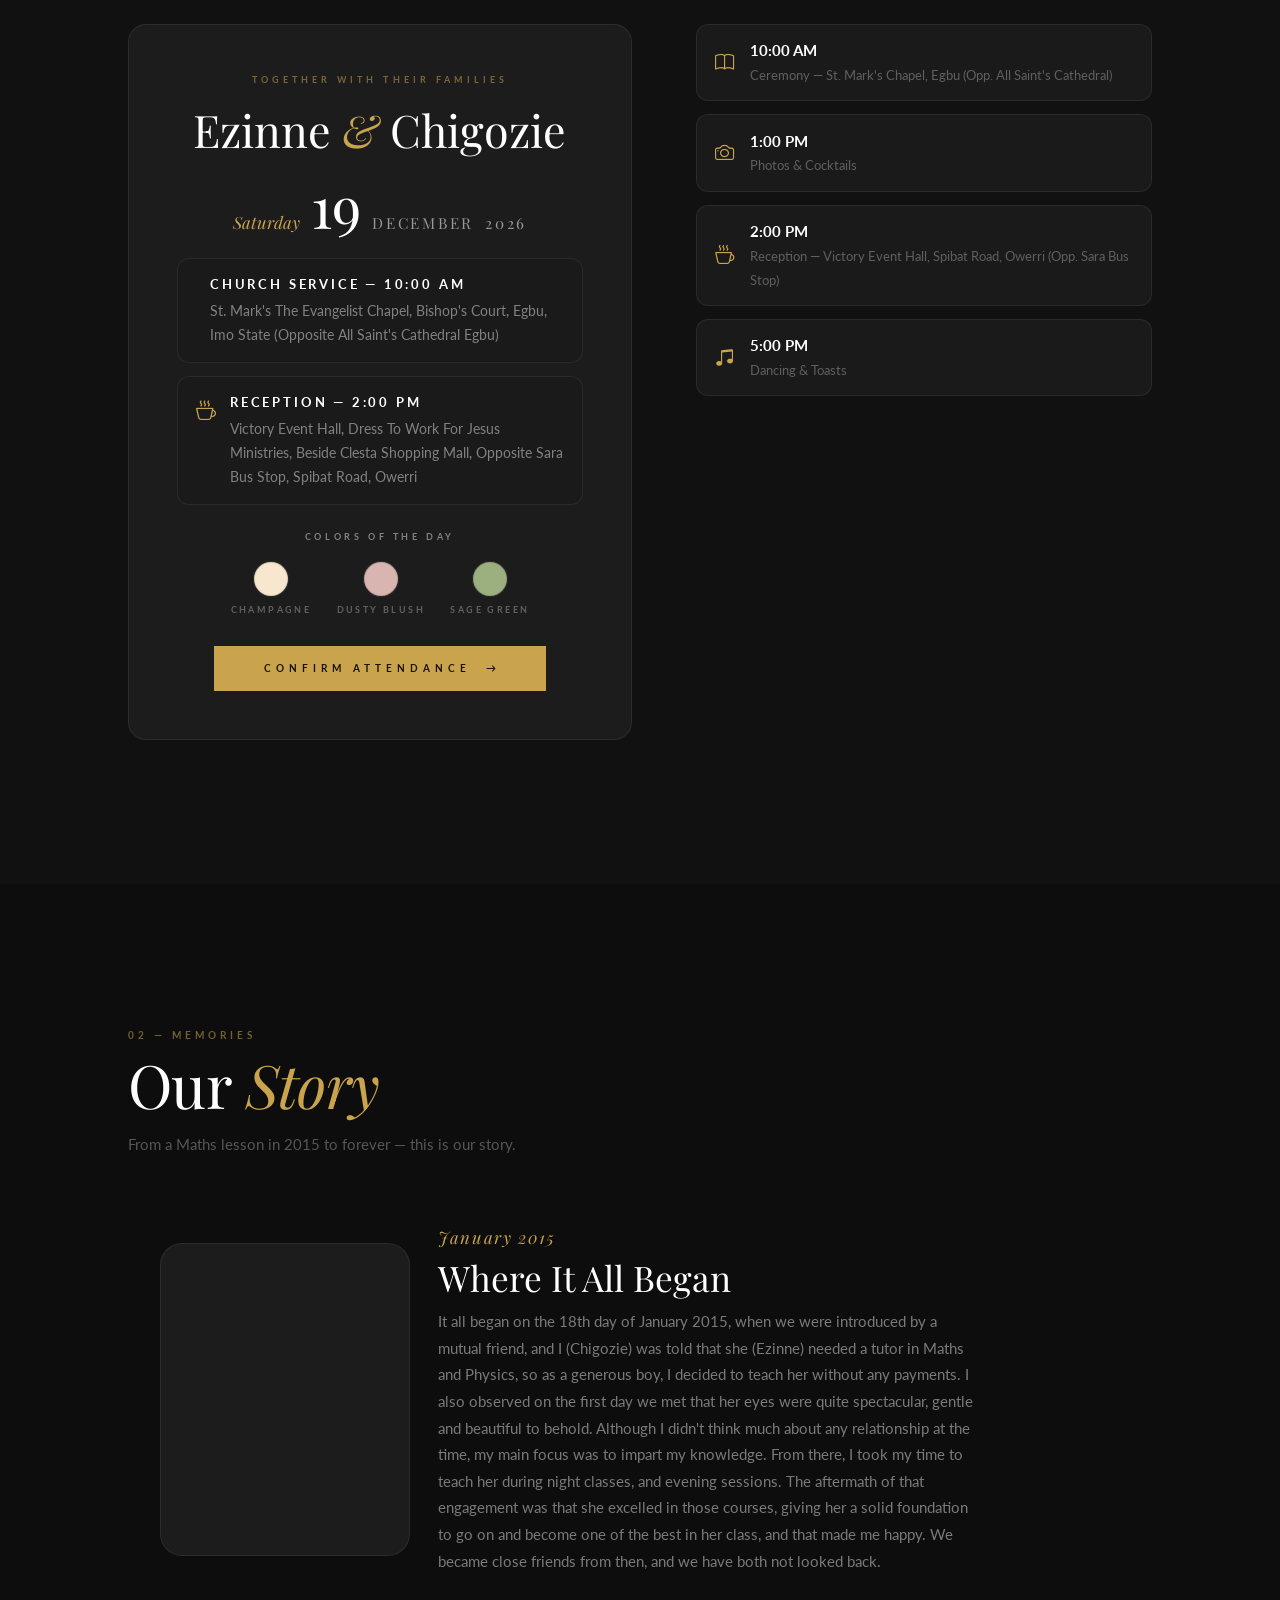
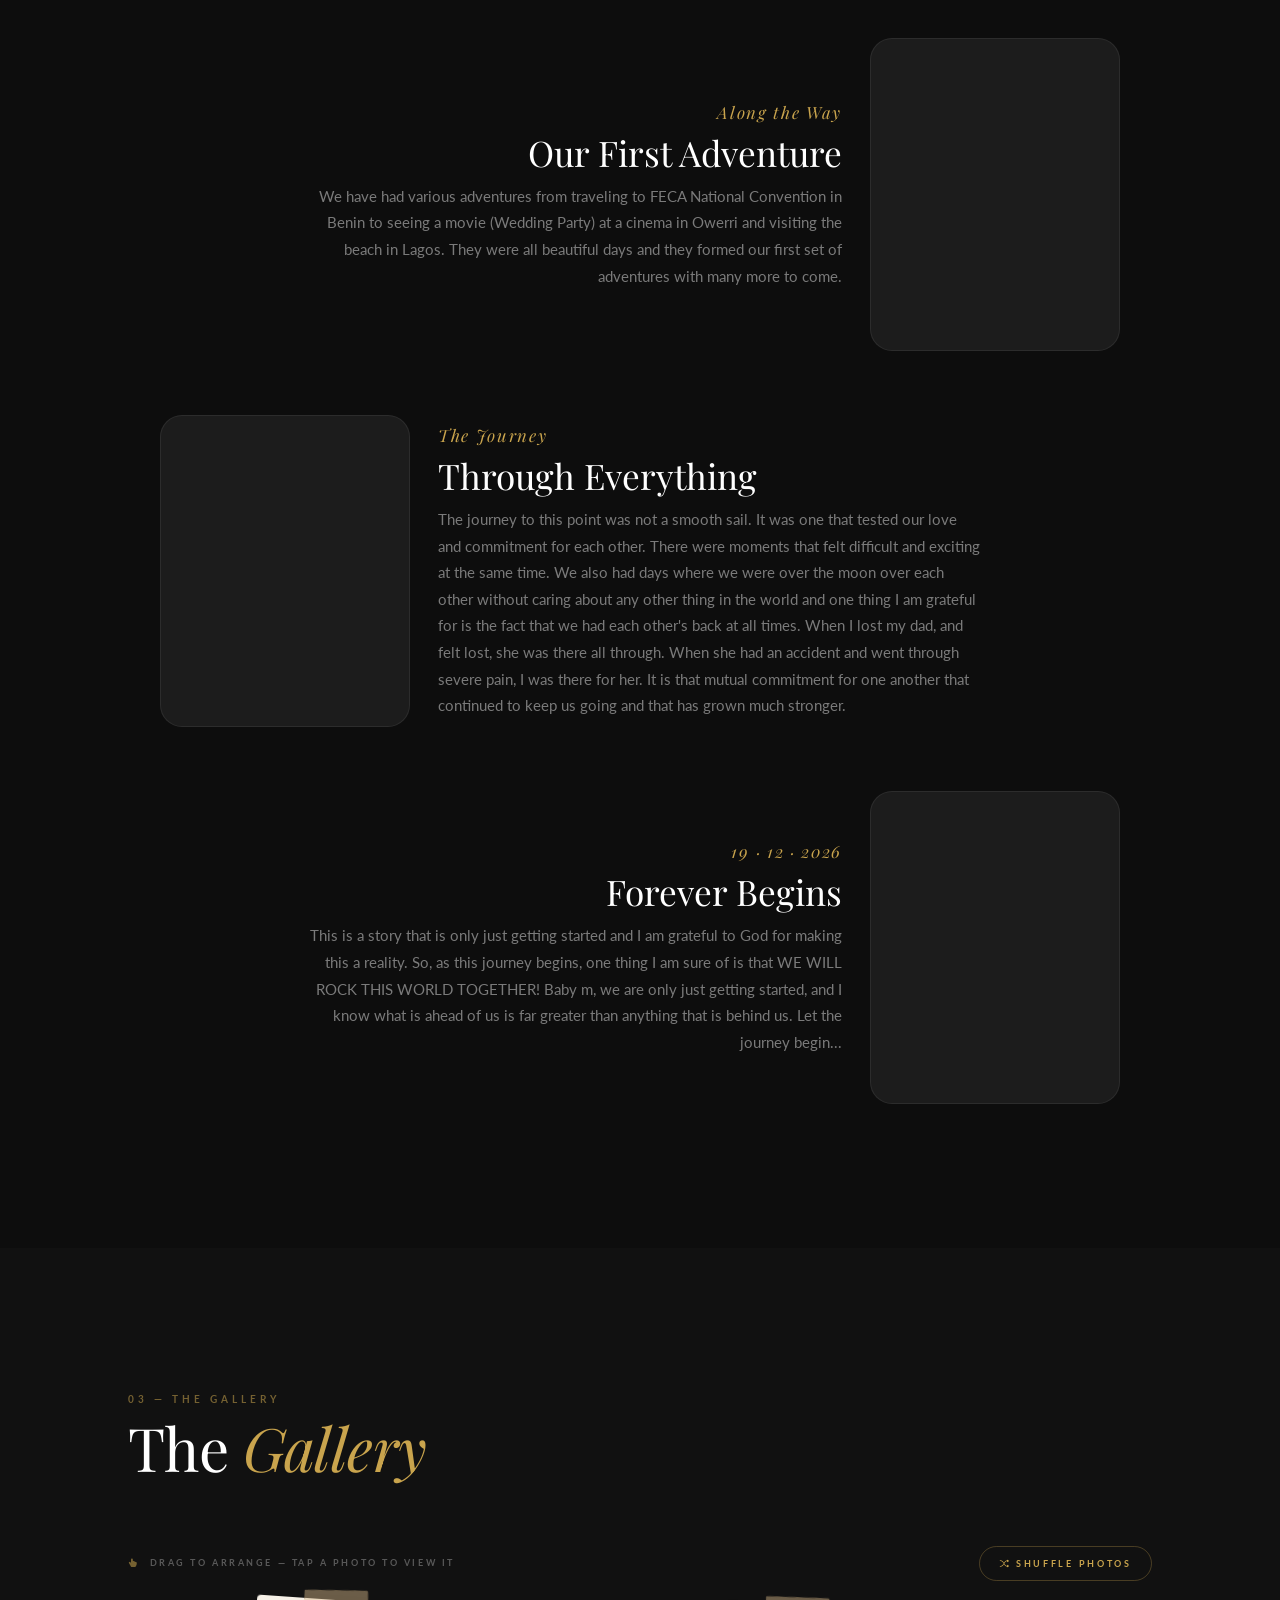
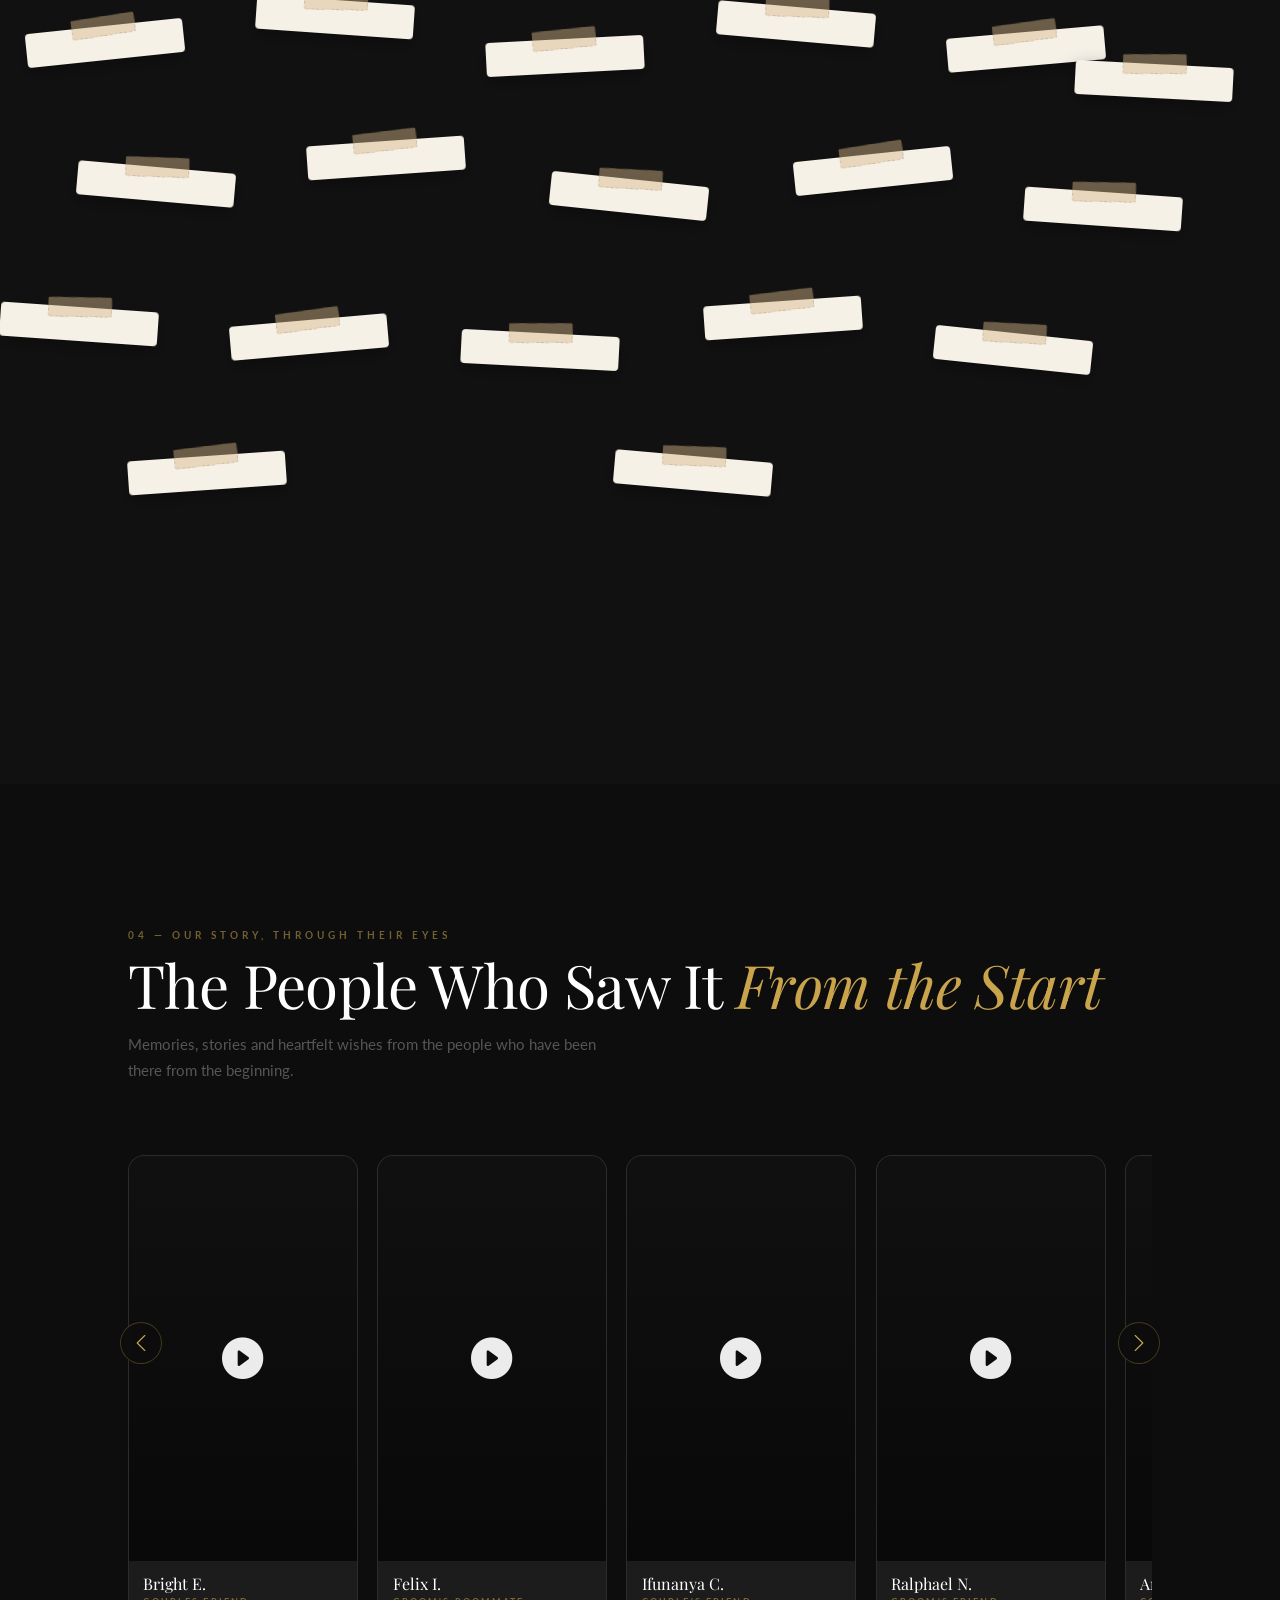
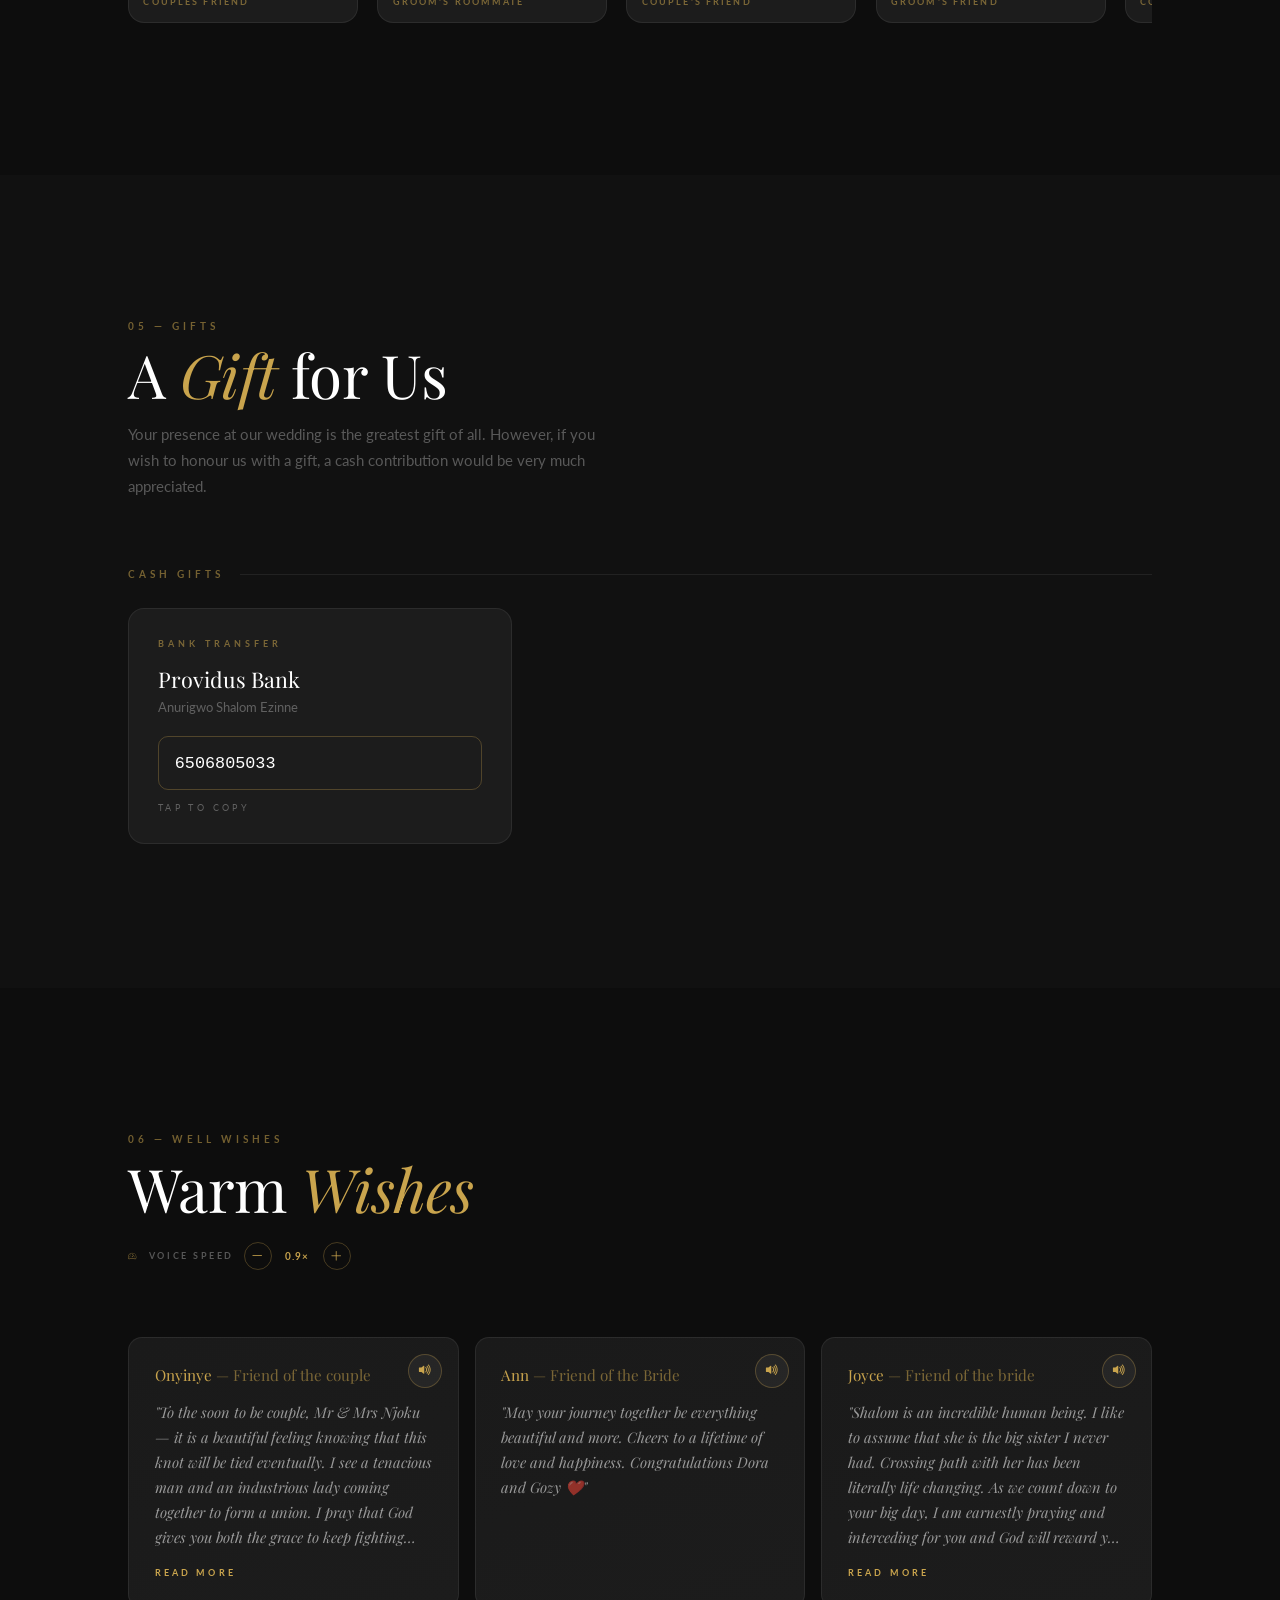
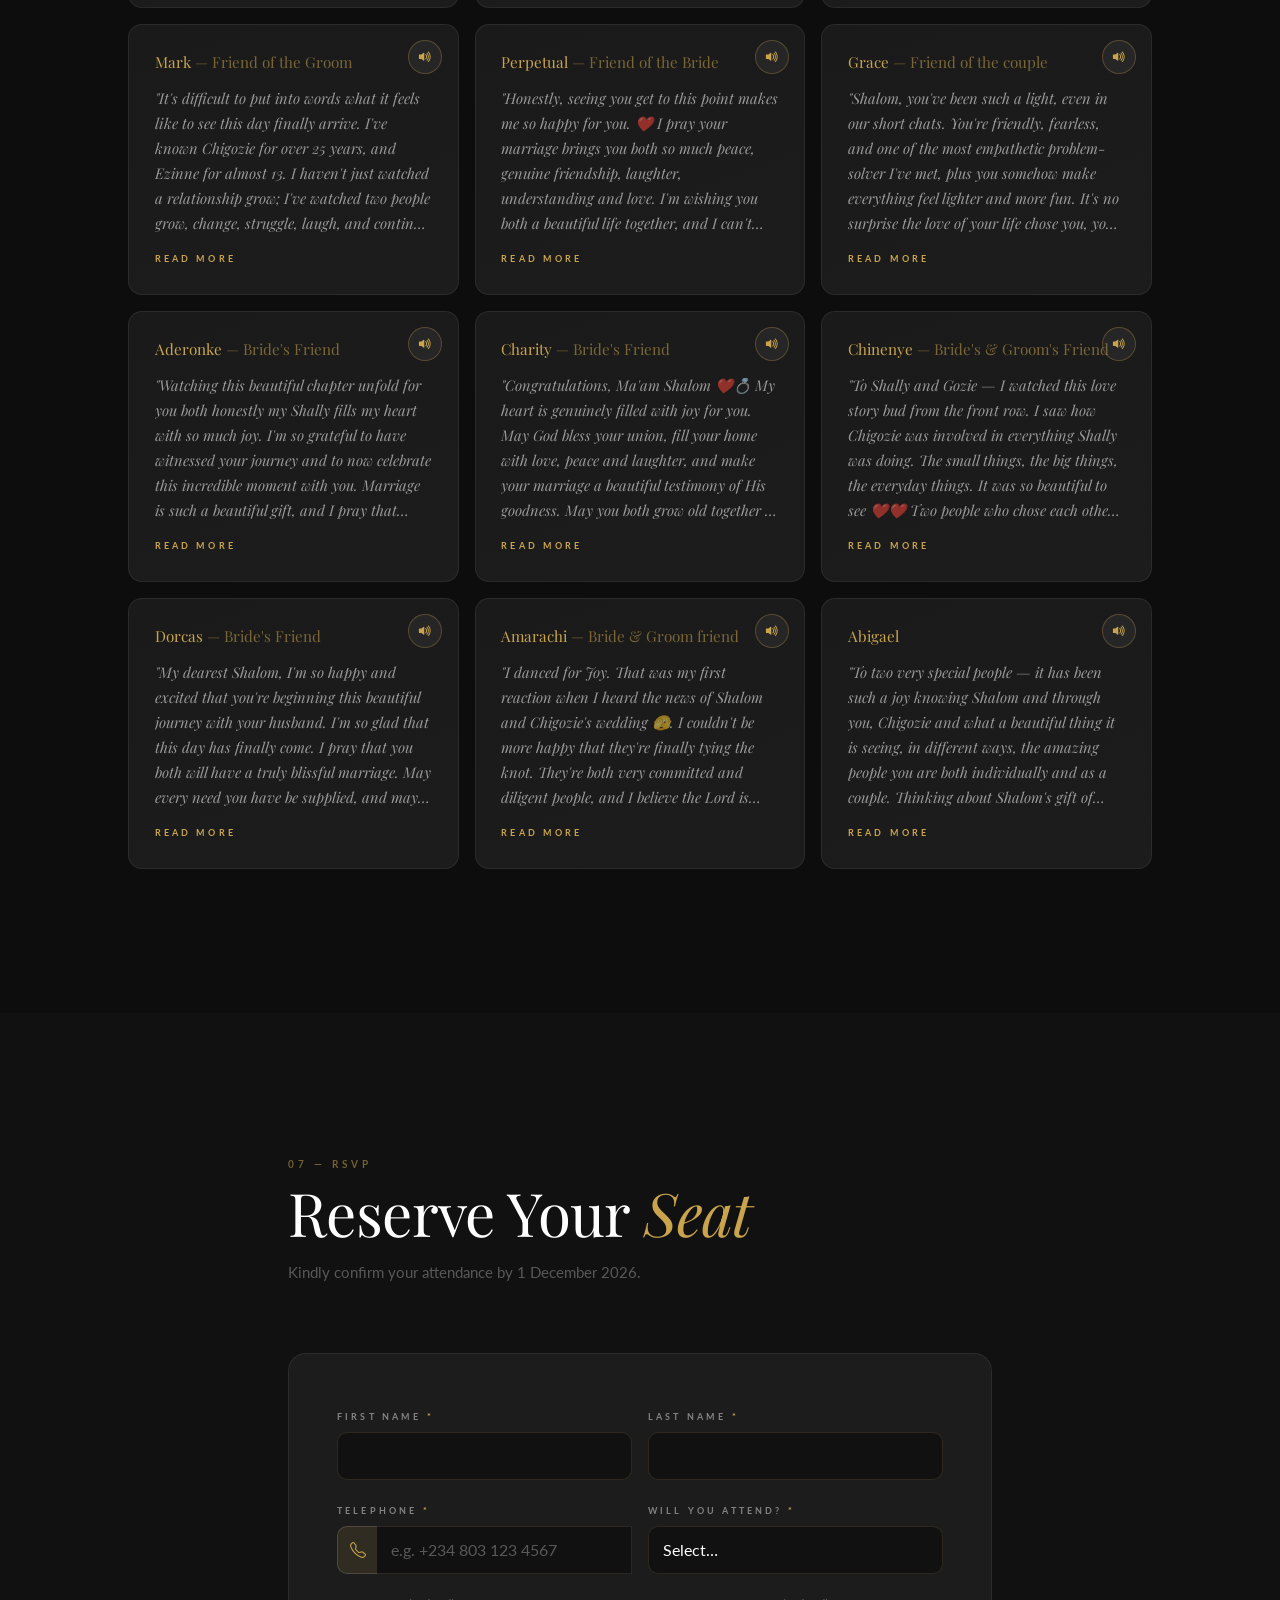
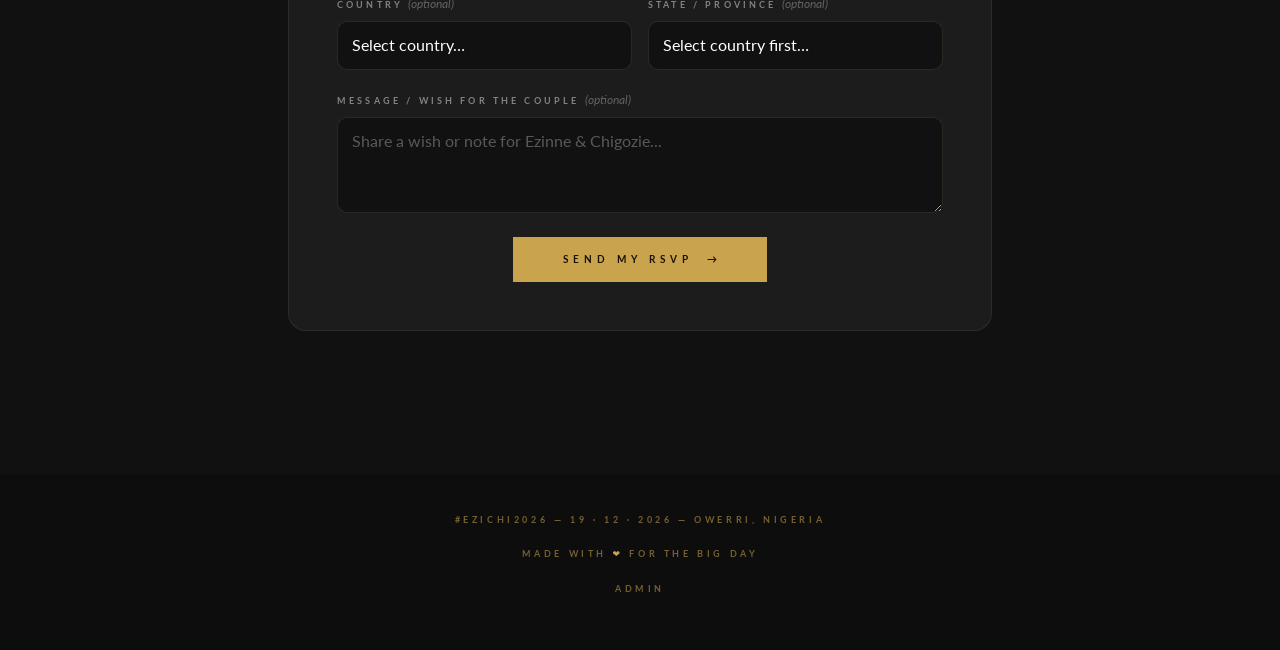
==== commit 09aa2d71: "Add admin link to footer" ====
--- a/index.html
+++ b/index.html
@@ -1055,6 +1055,9 @@
       <p class="footer-line">#Ezichi2026 — 19 · 12 · 2026 — Owerri, Nigeria</p>
       <p class="footer-line">
         Made with <span class="footer-heart">&#10084;</span> for the big day
+      </p>
+      <p class="footer-line">
+        <a href="admin.html">Admin</a>
       </p>
     </footer>
 
